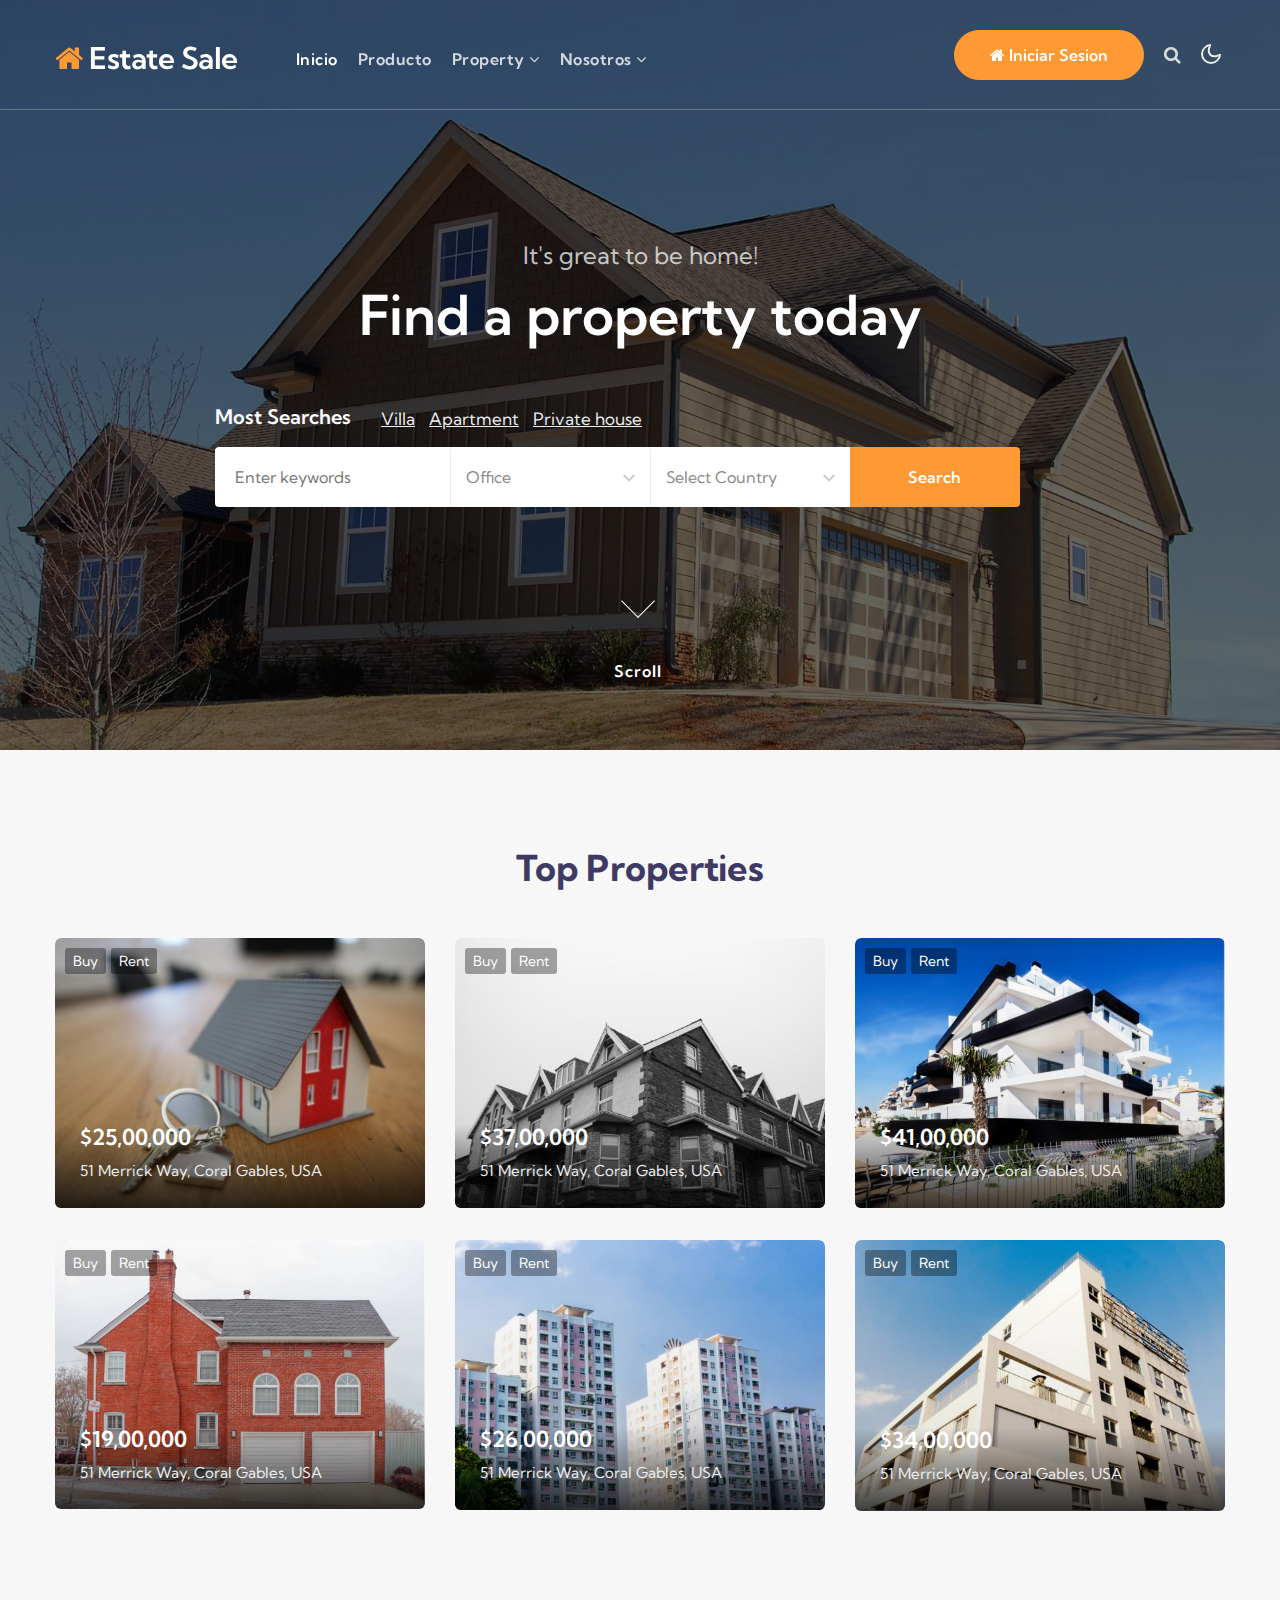
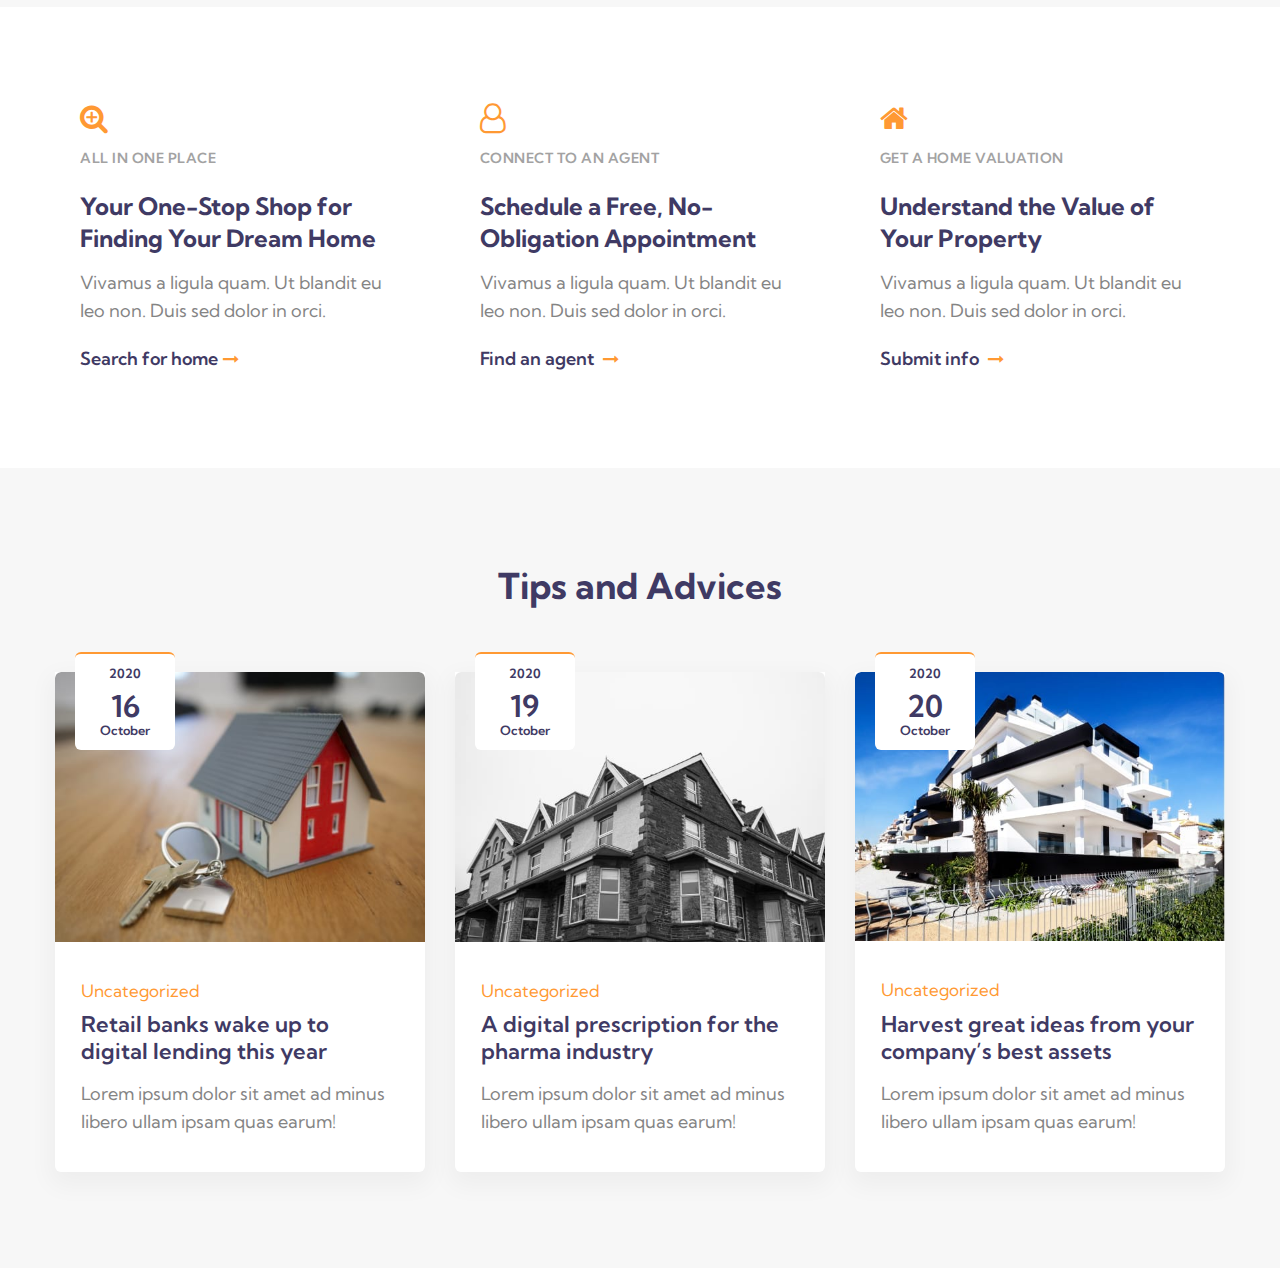
==== estatesale-starter_Free28-10-2020_1078274379/starter/index.html @ eea65ff7 "Base de la pagina" ====
<!--
Author: W3layouts
Author URL: http://w3layouts.com
-->
<!doctype html>
<html lang="en">
  <head>
    <!-- Required meta tags -->
    <meta charset="utf-8">
    <meta name="viewport" content="width=device-width, initial-scale=1, shrink-to-fit=no">

    <title>Estate sale - Real Estate Category Bootstrap Responsive Website Template - Home : W3layouts</title>

    <!-- google fonts -->
    <link href="//fonts.googleapis.com/css2?family=Kumbh+Sans:wght@300;400;700&display=swap" rel="stylesheet">

    <!-- Template CSS -->
    <link rel="stylesheet" href="assets/css/style-starter.css">
  </head>
  <body>

<!--header-->
<header id="site-header" class="fixed-top">
  <div class="container">
      <nav class="navbar navbar-expand-lg stroke px-0">
          <h1> <a class="navbar-brand" href="index.html">
                  <span class="fa fa-home"></span> Estate sale
              </a></h1>
          <!-- if logo is image enable this   
  <a class="navbar-brand" href="#index.html">
      <img src="image-path" alt="Your logo" title="Your logo" style="height:35px;" />
  </a> -->
          <button class="navbar-toggler  collapsed bg-gradient" type="button" data-toggle="collapse"
              data-target="#navbarTogglerDemo02" aria-controls="navbarTogglerDemo02" aria-expanded="false"
              aria-label="Toggle navigation">
              <span class="navbar-toggler-icon fa icon-expand fa-bars"></span>
              <span class="navbar-toggler-icon fa icon-close fa-times"></span>
          </button>

          <div class="collapse navbar-collapse" id="navbarTogglerDemo02">
              <ul class="navbar-nav ml-lg-5 mr-auto">
                  <li class="nav-item active">
                      <a class="nav-link" href="index.html">Inicio <span class="sr-only">(current)</span></a>
                  </li>
                  <li class="nav-item @@listing__active">
                      <a class="nav-link" href="listing.html">Producto</a>
                  </li>
                  <li class="nav-item dropdown @@property__active">
                      <a class="nav-link dropdown-toggle" href="#" id="navbarDropdown" role="button"
                          data-toggle="dropdown" aria-haspopup="true" aria-expanded="false">
                          Property <span class="fa fa-angle-down"></span>
                      </a>
                      <div class="dropdown-menu" aria-labelledby="navbarDropdown">
                          <a class="dropdown-item @@ps__active" href="property-single.html">Single property</a>
                      </div>
                  </li>
                  <li class="nav-item dropdown @@pages__active">
                      <a class="nav-link dropdown-toggle" href="#" id="navbarDropdown" role="button"
                          data-toggle="dropdown" aria-haspopup="true" aria-expanded="false">
                          Nosotros <span class="fa fa-angle-down"></span>
                      </a>
                      <div class="dropdown-menu" aria-labelledby="navbarDropdown">
                          <a class="dropdown-item @@about__active" href="about.html">About us</a>
                          <a class="dropdown-item @@contact__active" href="contact.html">Contact us</a>
                      </div>
                  </li>
              </ul>
              <div class="top-quote mt-lg-0">
                  <a href="#buytheme" class="btn btn-style btn-primary"><span class="fa fa-home"></span> Iniciar 
                      Sesion</a>
              </div>
              <!--/search-right-->
              <div class="search mx-3">
                  <input class="search_box" type="checkbox" id="search_box">
                  <label class="fa fa-search" for="search_box"></label>
                  <div class="search_form">
                      <form action="error.html" method="GET">
                          <input type="text" placeholder="Search"><input type="submit" value="search">
                      </form>
                  </div>
              </div>
              <!--//search-right-->
          </div>

          <!-- toggle switch for light and dark theme -->
          <div class="mobile-position">
              <nav class="navigation">
                  <div class="theme-switch-wrapper">
                      <label class="theme-switch" for="checkbox">
                          <input type="checkbox" id="checkbox">
                          <div class="mode-container">
                              <i class="gg-sun"></i>
                              <i class="gg-moon"></i>
                          </div>
                      </label>
                  </div>
              </nav>
          </div>
          <!-- //toggle switch for light and dark theme -->
      </nav>
  </div>
</header>
<!--/header-->
<section class="w3l-cover-3">
		<div class="cover top-bottom">
			<div class="container">
				<div class="middle-section text-center">
					<div class="section-width">
						<p>It's great to be home!</p>
						<h2>Find a property today</h2>
						<div class="most-searches">
							<h4>Most Searches</h4>
							<ul>
								<li><a href="#link">Villa</a></li>
								<li><a href="#link">Apartment</a></li>
								<li><a href="#link">Private house</a></li>
							</ul>
						</div>
						<form action="#" class="w3l-cover-3-gd" method="GET">
							<input type="search" name="text" placeholder="Enter keywords" required>
							<span class="input-group-btn">
								<select class="btn btn-default" name="ext" required>
									<option selected="">Office</option>
									<option>Villa</option>
									<option>Apartment</option>
									<option>Private house</option>
									<option>Building</option>
									<option>Shop</option>
									<option>Social housing</option>
									<option>Town house</option>
								</select>
							</span>
							<span class="input-group-btn">
								<select class="btn btn-default" name="ext" required>
									<option selected="">Select Country</option>
									<option>Australia</option>
									<option>London</option>
									<option>India</option>
									<option>Bangladesh</option>
									<option>Saudi Arabia</option>
									<option>America</option>
									<option>Srilanka</option>
								</select>
							</span>
							<button type="submit" class="btn-primary">Search</button>
						</form>
					</div>
					<section id="bottom" class="demo">
						<a href="#bottom"><span></span>Scroll</a>
					</section>
				</div>
			</div>
		</div>
	</section>
<section class="locations-1" id="locations">
    <div class="locations py-5">
        <div class="container py-lg-5 py-md-4 py-2">
            <div class="heading text-center mx-auto">
                <h3 class="title-big">Top Properties</h3>
            </div>
            <div class="row pt-md-5 pt-4">
                <div class="col-lg-4 col-md-6">
                    <a href="property-single.html">
                        <div class="box16">
                            <div class="rentext-listing-category"><span>Buy</span><span>Rent</span></div>
                            <img class="img-fluid" src="assets/images/p1.jpg" alt="">
                            <div class="box-content">
                                <h3 class="title">$25,00,000</h3>
                                <span class="post">51 Merrick Way, Coral Gables, USA</span>
                            </div>
                        </div>
                    </a>
                </div>
                <div class="col-lg-4 col-md-6 mt-md-0 mt-4">
                    <a href="property-single.html">
                        <div class="box16">
                            <div class="rentext-listing-category"><span>Buy</span><span>Rent</span></div>
                            <img class="img-fluid" src="assets/images/p2.jpg" alt="">
                            <div class="box-content">
                                <h3 class="title">$37,00,000</h3>
                                <span class="post">51 Merrick Way, Coral Gables, USA</span>

                            </div>
                        </div>
                    </a>
                </div>
                <div class="col-lg-4 col-md-6 mt-lg-0 pt-lg-0 mt-4 pt-md-2">
                    <a href="property-single.html">
                        <div class="box16">
                            <div class="rentext-listing-category"><span>Buy</span><span>Rent</span></div>
                            <img class="img-fluid" src="assets/images/p3.jpg" alt="">
                            <div class="box-content">
                                <h3 class="title">$41,00,000</h3>
                                <span class="post">51 Merrick Way, Coral Gables, USA</span>

                            </div>
                        </div>
                    </a>
                </div>
                <div class="col-lg-4 col-md-6 mt-4 pt-md-2">
                    <a href="property-single.html">
                        <div class="box16">
                            <div class="rentext-listing-category"><span>Buy</span><span>Rent</span></div>
                            <img class="img-fluid" src="assets/images/p4.jpg" alt="">
                            <div class="box-content">
                                <h3 class="title">$19,00,000</h3>
                                <span class="post">51 Merrick Way, Coral Gables, USA</span>

                            </div>
                        </div>
                    </a>
                </div>
                <div class="col-lg-4 col-md-6 mt-4 pt-md-2">
                    <a href="property-single.html">
                        <div class="box16">
                            <div class="rentext-listing-category"><span>Buy</span><span>Rent</span></div>
                            <img class="img-fluid" src="assets/images/p5.jpg" alt="">
                            <div class="box-content">
                                <h3 class="title">$26,00,000</h3>
                                <span class="post">51 Merrick Way, Coral Gables, USA</span>

                            </div>
                        </div>
                    </a>
                </div>
                <div class="col-lg-4 col-md-6 mt-4 pt-md-2">
                    <a href="property-single.html">
                        <div class="box16">
                            <div class="rentext-listing-category"><span>Buy</span><span>Rent</span></div>
                            <img class="img-fluid" src="assets/images/p6.jpg" alt="">
                            <div class="box-content">
                                <h3 class="title">$34,00,000</h3>
                                <span class="post">51 Merrick Way, Coral Gables, USA</span>
                            </div>
                        </div>
                    </a>
                </div>
            </div>
        </div>
    </div>
</section>


<!-- /bottom-grids-->
<section class="w3l-bottom-grids py-5" id="steps">
    <div class="container py-lg-5 py-md-4 py-2">
        <div class="grids-area-hny main-cont-wthree-fea row">
            <div class="col-lg-4 col-md-6 grids-feature">
                <div class="area-box no-box-shadow text-left">
                    <span class="fa fa-search-plus"></span>
                    <h5>All in one place</h5>
                    <h4><a href="#feature" class="title-head">Your One-Stop Shop for Finding Your Dream Home</a></h4>
                    <p>Vivamus a ligula quam. Ut blandit eu leo non. Duis sed dolor in orci.</p>
                    <a href="#more" class="more">Search for home<span class="fa fa-long-arrow-right"></span> </a>
                </div>
            </div>
            <div class="col-lg-4 col-md-6 grids-feature mt-md-0 mt-4">
                <div class="area-box no-box-shadow text-left">
                    <span class="fa fa-user-o"></span>
                    <h5>Connect to an agent</h5>
                    <h4><a href="#feature" class="title-head">Schedule a Free, No-Obligation Appointment</a></h4>
                    <p>Vivamus a ligula quam. Ut blandit eu leo non. Duis sed dolor in orci.</p>
                     <a href="#more" class="more">Find an agent <span class="fa fa-long-arrow-right"></span> </a>
                </div>
            </div>
            <div class="col-lg-4 col-md-6 grids-feature mt-lg-0 mt-4">
                <div class="area-box no-box-shadow text-left">
                    <span class="fa fa-home"></span>
                    <h5>Get a home valuation</h5>
                    <h4><a href="#feature" class="title-head">Understand the Value of Your Property </a></h4>
                    <p>Vivamus a ligula quam. Ut blandit eu leo non. Duis sed dolor in orci.</p>
                    <a href="#more" class="more">Submit info <span class="fa fa-long-arrow-right"></span> </a>
                </div>
            </div>
        </div>
    </div>
</section>
<!-- //bottom-grids-->
<!--  News section -->
<div class="w3l-news" id="news">
    <section id="grids5-block" class="py-5">
        <div class="container py-lg-5 py-md-4 py-2">
            <h3 class="title-big text-center">Tips and Advices</h3>
            <div class="row mt-lg-5 mt-4 pt-3">
                <div class="col-lg-4 col-md-6 mt-md-0 mt-sm-4">
                    <div class="grids5-info">
                        <span class="posted-date">
                            <a href="#blog-single">
                                <span class="small">2020</span>
                                <span class="big">16</span>
                                <span class="small">October</span>
                            </a>
                        </span>
                        <a href="#blog-single" class="d-block zoom"><img src="assets/images/p1.jpg" alt=""
                                class="img-fluid news-image" /></a>
                        <div class="blog-info">
                            <a href="#category" class="category">Uncategorized</a>
                            <h4><a href="#blog-single">Retail banks wake up to digital lending this year</a></h4>
                            <p>Lorem ipsum dolor sit amet ad minus libero ullam ipsam quas earum!</p>
                        </div>
                    </div>
                </div>
                <div class="col-lg-4 col-md-6 mt-md-0 mt-5">
                    <div class="grids5-info">
                        <span class="posted-date">
                            <a href="#blog-single">
                                <span class="small">2020</span>
                                <span class="big">19</span>
                                <span class="small">October</span>
                            </a>
                        </span>
                        <a href="#blog-single" class="d-block zoom"><img src="assets/images/p2.jpg" alt=""
                                class="img-fluid news-image" /></a>
                        <div class="blog-info">
                            <a href="#category" class="category">Uncategorized</a>
                            <h4><a href="#blog-single">A digital prescription for the pharma industry</a></h4>
                            <p>Lorem ipsum dolor sit amet ad minus libero ullam ipsam quas earum!</p>
                        </div>
                    </div>
                </div>
                <div class="col-lg-4 col-md-6 mt-lg-0 mt-5">
                    <div class="grids5-info">
                        <span class="posted-date">
                            <a href="#blog-single">
                                <span class="small">2020</span>
                                <span class="big">20</span>
                                <span class="small">October</span>
                            </a>
                        </span>
                        <a href="#blog-single" class="d-block zoom"><img src="assets/images/p3.jpg" alt=""
                                class="img-fluid news-image" /></a>
                        <div class="blog-info">
                            <a href="#category" class="category">Uncategorized</a>
                            <h4><a href="#blog-single">Harvest great ideas from your company’s best assets</a></h4>
                            <p>Lorem ipsum dolor sit amet ad minus libero ullam ipsam quas earum!</p>
                        </div>
                    </div>
                </div>
            </div>
        </div>
    </section>
</div>
<!--  //News section -->

 <!-- footers 20 -->
 

<!-- jQuery and Bootstrap JS -->
<script src="assets/js/jquery-3.3.1.min.js"></script>

<script src="assets/js/theme-change.js"></script><!-- theme switch js (light and dark)-->

<!-- stats number counter-->
<script src="assets/js/jquery.waypoints.min.js"></script>
<script src="assets/js/jquery.countup.js"></script>
<script>
  $('.counter').countUp();
</script>
<!-- //stats number counter -->

<!-- owlcarousel -->
<script src="assets/js/owl.carousel.js"></script>
<!-- script for blog post slider -->
<script>
  $(document).ready(function () {
    $('.owl-blog').owlCarousel({
      loop: true,
      margin: 30,
      nav: false,
      responsiveClass: true,
      autoplay: false,
      autoplayTimeout: 5000,
      autoplaySpeed: 1000,
      autoplayHoverPause: false,
      responsive: {
        0: {
          items: 1,
          nav: true
        },
        480: {
          items: 1,
          nav: true
        },
        700: {
          items: 1,
          nav: true
        },
        1090: {
          items: 1,
          nav: true
        }
      }
    })
  })
</script>
<!-- //script for blog post slider -->

<!-- script for tesimonials carousel slider -->
<script>
  $(document).ready(function () {
    $("#owl-demo1").owlCarousel({
      loop: true,
      nav: false,
      margin: 50,
      responsiveClass: true,
      responsive: {
        0: {
          items: 1,
          nav: false
        },
        736: {
          items: 1,
          nav: false
        }
      }
    })
  })
</script>
<!-- //script for tesimonials carousel slider -->

<script src="assets/js/jquery.magnific-popup.min.js"></script>
<script>
  $(document).ready(function () {
    $('.popup-with-zoom-anim').magnificPopup({
      type: 'inline',

      fixedContentPos: false,
      fixedBgPos: true,

      overflowY: 'auto',

      closeBtnInside: true,
      preloader: false,

      midClick: true,
      removalDelay: 300,
      mainClass: 'my-mfp-zoom-in'
    });

    $('.popup-with-move-anim').magnificPopup({
      type: 'inline',

      fixedContentPos: false,
      fixedBgPos: true,

      overflowY: 'auto',

      closeBtnInside: true,
      preloader: false,

      midClick: true,
      removalDelay: 300,
      mainClass: 'my-mfp-slide-bottom'
    });
  });
</script>

<!-- disable body scroll which navbar is in active -->
<script>
  $(function () {
    $('.navbar-toggler').click(function () {
      $('body').toggleClass('noscroll');
    })
  });
</script>
<!-- disable body scroll which navbar is in active -->

<!-- MENU-JS -->
<script>
  $(window).on("scroll", function () {
    var scroll = $(window).scrollTop();

    if (scroll >= 80) {
      $("#site-header").addClass("nav-fixed");
    } else {
      $("#site-header").removeClass("nav-fixed");
    }
  });

  //Main navigation Active Class Add Remove
  $(".navbar-toggler").on("click", function () {
    $("header").toggleClass("active");
  });
  $(document).on("ready", function () {
    if ($(window).width() > 991) {
      $("header").removeClass("active");
    }
    $(window).on("resize", function () {
      if ($(window).width() > 991) {
        $("header").removeClass("active");
      }
    });
  });
</script>
<!-- //MENU-JS -->

<!-- bootstrap -->
<script src="assets/js/bootstrap.min.js"></script>

</body>

</html>
---- estatesale-starter_Free28-10-2020_1078274379/starter/assets/css/style-starter.css ----
@charset "UTF-8";
/*--
Author: W3layouts
Author URL: http://w3layouts.com
--*/
/*!
 * Bootstrap v4.4.1 (https://getbootstrap.com/)
 * Copyright 2011-2019 The Bootstrap Authors
 * Copyright 2011-2019 Twitter, Inc.
 * Licensed under MIT (https://github.com/twbs/bootstrap/blob/master/LICENSE)
 */
:root {
  --blue: #007bff;
  --indigo: #6610f2;
  --purple: #6f42c1;
  --pink: #e83e8c;
  --red: #dc3545;
  --orange: #fd7e14;
  --yellow: #ffc107;
  --green: #28a745;
  --teal: #20c997;
  --cyan: #17a2b8;
  --white: #fff;
  --gray: #6c757d;
  --gray-dark: #343a40;
  --primary: #f93;
  --secondary: #68d585;
  --success: #28a745;
  --info: #17a2b8;
  --warning: #ffc107;
  --danger: #dc3545;
  --light: #f8f9fa;
  --dark: #343a40;
  --breakpoint-xs: 0;
  --breakpoint-sm: 576px;
  --breakpoint-md: 768px;
  --breakpoint-lg: 992px;
  --breakpoint-xl: 1200px;
  --font-family-sans-serif: -apple-system, BlinkMacSystemFont, "Segoe UI", Roboto, "Helvetica Neue", Arial, "Noto Sans", sans-serif, "Apple Color Emoji", "Segoe UI Emoji", "Segoe UI Symbol", "Noto Color Emoji";
  --font-family-monospace: SFMono-Regular, Menlo, Monaco, Consolas, "Liberation Mono", "Courier New", monospace; }

*,
*::before,
*::after {
  box-sizing: border-box; }

html {
  font-family: sans-serif;
  line-height: 1.15;
  -webkit-text-size-adjust: 100%;
  -webkit-tap-highlight-color: rgba(0, 0, 0, 0); }

article, aside, figcaption, figure, footer, header, hgroup, main, nav, section {
  display: block; }

body {
  margin: 0;
  font-family: -apple-system, BlinkMacSystemFont, "Segoe UI", Roboto, "Helvetica Neue", Arial, "Noto Sans", sans-serif, "Apple Color Emoji", "Segoe UI Emoji", "Segoe UI Symbol", "Noto Color Emoji";
  font-size: 1rem;
  font-weight: 400;
  line-height: 1.5;
  color: #212529;
  text-align: left;
  background-color: #fff; }

[tabindex="-1"]:focus:not(:focus-visible) {
  outline: 0 !important; }

hr {
  box-sizing: content-box;
  height: 0;
  overflow: visible; }

h1, h2, h3, h4, h5, h6 {
  margin-top: 0;
  margin-bottom: 0.5rem; }

p {
  margin-top: 0;
  margin-bottom: 1rem; }

abbr[title],
abbr[data-original-title] {
  text-decoration: underline;
  -webkit-text-decoration: underline dotted;
          text-decoration: underline dotted;
  cursor: help;
  border-bottom: 0;
  -webkit-text-decoration-skip-ink: none;
          text-decoration-skip-ink: none; }

address {
  margin-bottom: 1rem;
  font-style: normal;
  line-height: inherit; }

ol,
ul,
dl {
  margin-top: 0;
  margin-bottom: 1rem; }

ol ol,
ul ul,
ol ul,
ul ol {
  margin-bottom: 0; }

dt {
  font-weight: 700; }

dd {
  margin-bottom: .5rem;
  margin-left: 0; }

blockquote {
  margin: 0 0 1rem; }

b,
strong {
  font-weight: bolder; }

small {
  font-size: 80%; }

sub,
sup {
  position: relative;
  font-size: 75%;
  line-height: 0;
  vertical-align: baseline; }

sub {
  bottom: -.25em; }

sup {
  top: -.5em; }

a {
  color: #f93;
  text-decoration: none;
  background-color: transparent; }
  a:hover {
    color: #e67300;
    text-decoration: underline; }

a:not([href]) {
  color: inherit;
  text-decoration: none; }
  a:not([href]):hover {
    color: inherit;
    text-decoration: none; }

pre,
code,
kbd,
samp {
  font-family: SFMono-Regular, Menlo, Monaco, Consolas, "Liberation Mono", "Courier New", monospace;
  font-size: 1em; }

pre {
  margin-top: 0;
  margin-bottom: 1rem;
  overflow: auto; }

figure {
  margin: 0 0 1rem; }

img {
  vertical-align: middle;
  border-style: none; }

svg {
  overflow: hidden;
  vertical-align: middle; }

table {
  border-collapse: collapse; }

caption {
  padding-top: 0.75rem;
  padding-bottom: 0.75rem;
  color: #6c757d;
  text-align: left;
  caption-side: bottom; }

th {
  text-align: inherit; }

label {
  display: inline-block;
  margin-bottom: 0.5rem; }

button {
  border-radius: 0; }

button:focus {
  outline: 1px dotted;
  outline: 5px auto -webkit-focus-ring-color; }

input,
button,
select,
optgroup,
textarea {
  margin: 0;
  font-family: inherit;
  font-size: inherit;
  line-height: inherit; }

button,
input {
  overflow: visible; }

button,
select {
  text-transform: none; }

select {
  word-wrap: normal; }

button,
[type="button"],
[type="reset"],
[type="submit"] {
  -webkit-appearance: button; }

button:not(:disabled),
[type="button"]:not(:disabled),
[type="reset"]:not(:disabled),
[type="submit"]:not(:disabled) {
  cursor: pointer; }

button::-moz-focus-inner,
[type="button"]::-moz-focus-inner,
[type="reset"]::-moz-focus-inner,
[type="submit"]::-moz-focus-inner {
  padding: 0;
  border-style: none; }

input[type="radio"],
input[type="checkbox"] {
  box-sizing: border-box;
  padding: 0; }

input[type="date"],
input[type="time"],
input[type="datetime-local"],
input[type="month"] {
  -webkit-appearance: listbox; }

textarea {
  overflow: auto;
  resize: vertical; }

fieldset {
  min-width: 0;
  padding: 0;
  margin: 0;
  border: 0; }

legend {
  display: block;
  width: 100%;
  max-width: 100%;
  padding: 0;
  margin-bottom: .5rem;
  font-size: 1.5rem;
  line-height: inherit;
  color: inherit;
  white-space: normal; }
  @media (max-width: 1200px) {
    legend {
      font-size: calc(1.275rem + 0.3vw) ; } }

progress {
  vertical-align: baseline; }

[type="number"]::-webkit-inner-spin-button,
[type="number"]::-webkit-outer-spin-button {
  height: auto; }

[type="search"] {
  outline-offset: -2px;
  -webkit-appearance: none; }

[type="search"]::-webkit-search-decoration {
  -webkit-appearance: none; }

::-webkit-file-upload-button {
  font: inherit;
  -webkit-appearance: button; }

output {
  display: inline-block; }

summary {
  display: list-item;
  cursor: pointer; }

template {
  display: none; }

[hidden] {
  display: none !important; }

h1, h2, h3, h4, h5, h6,
.h1, .h2, .h3, .h4, .h5, .h6 {
  margin-bottom: 0.5rem;
  font-weight: 500;
  line-height: 1.2; }

h1, .h1 {
  font-size: 2.5rem; }
  @media (max-width: 1200px) {
    h1, .h1 {
      font-size: calc(1.375rem + 1.5vw) ; } }

h2, .h2 {
  font-size: 2rem; }
  @media (max-width: 1200px) {
    h2, .h2 {
      font-size: calc(1.325rem + 0.9vw) ; } }

h3, .h3 {
  font-size: 1.75rem; }
  @media (max-width: 1200px) {
    h3, .h3 {
      font-size: calc(1.3rem + 0.6vw) ; } }

h4, .h4 {
  font-size: 1.5rem; }
  @media (max-width: 1200px) {
    h4, .h4 {
      font-size: calc(1.275rem + 0.3vw) ; } }

h5, .h5 {
  font-size: 1.25rem; }

h6, .h6 {
  font-size: 1rem; }

.lead {
  font-size: 1.25rem;
  font-weight: 300; }

.display-1 {
  font-size: 6rem;
  font-weight: 300;
  line-height: 1.2; }
  @media (max-width: 1200px) {
    .display-1 {
      font-size: calc(1.725rem + 5.7vw) ; } }

.display-2 {
  font-size: 5.5rem;
  font-weight: 300;
  line-height: 1.2; }
  @media (max-width: 1200px) {
    .display-2 {
      font-size: calc(1.675rem + 5.1vw) ; } }

.display-3 {
  font-size: 4.5rem;
  font-weight: 300;
  line-height: 1.2; }
  @media (max-width: 1200px) {
    .display-3 {
      font-size: calc(1.575rem + 3.9vw) ; } }

.display-4 {
  font-size: 3.5rem;
  font-weight: 300;
  line-height: 1.2; }
  @media (max-width: 1200px) {
    .display-4 {
      font-size: calc(1.475rem + 2.7vw) ; } }

hr {
  margin-top: 1rem;
  margin-bottom: 1rem;
  border: 0;
  border-top: 1px solid rgba(0, 0, 0, 0.1); }

small,
.small {
  font-size: 80%;
  font-weight: 400; }

mark,
.mark {
  padding: 0.2em;
  background-color: #fcf8e3; }

.list-unstyled {
  padding-left: 0;
  list-style: none; }

.list-inline {
  padding-left: 0;
  list-style: none; }

.list-inline-item {
  display: inline-block; }
  .list-inline-item:not(:last-child) {
    margin-right: 0.5rem; }

.initialism {
  font-size: 90%;
  text-transform: uppercase; }

.blockquote {
  margin-bottom: 1rem;
  font-size: 1.25rem; }

.blockquote-footer {
  display: block;
  font-size: 80%;
  color: #6c757d; }
  .blockquote-footer::before {
    content: "\2014\00A0"; }

.img-fluid {
  max-width: 100%;
  height: auto; }

.img-thumbnail {
  padding: 0.25rem;
  background-color: #fff;
  border: 1px solid #dee2e6;
  border-radius: 0.25rem;
  max-width: 100%;
  height: auto; }

.figure {
  display: inline-block; }

.figure-img {
  margin-bottom: 0.5rem;
  line-height: 1; }

.figure-caption {
  font-size: 90%;
  color: #6c757d; }

code {
  font-size: 87.5%;
  color: #e83e8c;
  word-wrap: break-word; }
  a > code {
    color: inherit; }

kbd {
  padding: 0.2rem 0.4rem;
  font-size: 87.5%;
  color: #fff;
  background-color: #212529;
  border-radius: 0.2rem; }
  kbd kbd {
    padding: 0;
    font-size: 100%;
    font-weight: 700; }

pre {
  display: block;
  font-size: 87.5%;
  color: #212529; }
  pre code {
    font-size: inherit;
    color: inherit;
    word-break: normal; }

.pre-scrollable {
  max-height: 340px;
  overflow-y: scroll; }

.container {
  width: 100%;
  padding-right: 15px;
  padding-left: 15px;
  margin-right: auto;
  margin-left: auto; }
  @media (min-width: 576px) {
    .container {
      max-width: 540px; } }
  @media (min-width: 768px) {
    .container {
      max-width: 720px; } }
  @media (min-width: 992px) {
    .container {
      max-width: 960px; } }
  @media (min-width: 1200px) {
    .container {
      max-width: 1140px; } }

.container-fluid, .container-sm, .container-md, .container-lg, .container-xl {
  width: 100%;
  padding-right: 15px;
  padding-left: 15px;
  margin-right: auto;
  margin-left: auto; }

@media (min-width: 576px) {
  .container, .container-sm {
    max-width: 540px; } }

@media (min-width: 768px) {
  .container, .container-sm, .container-md {
    max-width: 720px; } }

@media (min-width: 992px) {
  .container, .container-sm, .container-md, .container-lg {
    max-width: 960px; } }

@media (min-width: 1200px) {
  .container, .container-sm, .container-md, .container-lg, .container-xl {
    max-width: 1140px; } }

.row {
  display: flex;
  flex-wrap: wrap;
  margin-right: -15px;
  margin-left: -15px; }

.no-gutters {
  margin-right: 0;
  margin-left: 0; }
  .no-gutters > .col,
  .no-gutters > [class*="col-"] {
    padding-right: 0;
    padding-left: 0; }

.col-1, .col-2, .col-3, .col-4, .col-5, .col-6, .col-7, .col-8, .col-9, .col-10, .col-11, .col-12, .col,
.col-auto, .col-sm-1, .col-sm-2, .col-sm-3, .col-sm-4, .col-sm-5, .col-sm-6, .col-sm-7, .col-sm-8, .col-sm-9, .col-sm-10, .col-sm-11, .col-sm-12, .col-sm,
.col-sm-auto, .col-md-1, .col-md-2, .col-md-3, .col-md-4, .col-md-5, .col-md-6, .col-md-7, .col-md-8, .col-md-9, .col-md-10, .col-md-11, .col-md-12, .col-md,
.col-md-auto, .col-lg-1, .col-lg-2, .col-lg-3, .col-lg-4, .col-lg-5, .col-lg-6, .col-lg-7, .col-lg-8, .col-lg-9, .col-lg-10, .col-lg-11, .col-lg-12, .col-lg,
.col-lg-auto, .col-xl-1, .col-xl-2, .col-xl-3, .col-xl-4, .col-xl-5, .col-xl-6, .col-xl-7, .col-xl-8, .col-xl-9, .col-xl-10, .col-xl-11, .col-xl-12, .col-xl,
.col-xl-auto {
  position: relative;
  width: 100%;
  padding-right: 15px;
  padding-left: 15px; }

.col {
  flex-basis: 0;
  flex-grow: 1;
  max-width: 100%; }

.row-cols-1 > * {
  flex: 0 0 100%;
  max-width: 100%; }

.row-cols-2 > * {
  flex: 0 0 50%;
  max-width: 50%; }

.row-cols-3 > * {
  flex: 0 0 33.33333%;
  max-width: 33.33333%; }

.row-cols-4 > * {
  flex: 0 0 25%;
  max-width: 25%; }

.row-cols-5 > * {
  flex: 0 0 20%;
  max-width: 20%; }

.row-cols-6 > * {
  flex: 0 0 16.66667%;
  max-width: 16.66667%; }

.col-auto {
  flex: 0 0 auto;
  width: auto;
  max-width: 100%; }

.col-1 {
  flex: 0 0 8.33333%;
  max-width: 8.33333%; }

.col-2 {
  flex: 0 0 16.66667%;
  max-width: 16.66667%; }

.col-3 {
  flex: 0 0 25%;
  max-width: 25%; }

.col-4 {
  flex: 0 0 33.33333%;
  max-width: 33.33333%; }

.col-5 {
  flex: 0 0 41.66667%;
  max-width: 41.66667%; }

.col-6 {
  flex: 0 0 50%;
  max-width: 50%; }

.col-7 {
  flex: 0 0 58.33333%;
  max-width: 58.33333%; }

.col-8 {
  flex: 0 0 66.66667%;
  max-width: 66.66667%; }

.col-9 {
  flex: 0 0 75%;
  max-width: 75%; }

.col-10 {
  flex: 0 0 83.33333%;
  max-width: 83.33333%; }

.col-11 {
  flex: 0 0 91.66667%;
  max-width: 91.66667%; }

.col-12 {
  flex: 0 0 100%;
  max-width: 100%; }

.order-first {
  order: -1; }

.order-last {
  order: 13; }

.order-0 {
  order: 0; }

.order-1 {
  order: 1; }

.order-2 {
  order: 2; }

.order-3 {
  order: 3; }

.order-4 {
  order: 4; }

.order-5 {
  order: 5; }

.order-6 {
  order: 6; }

.order-7 {
  order: 7; }

.order-8 {
  order: 8; }

.order-9 {
  order: 9; }

.order-10 {
  order: 10; }

.order-11 {
  order: 11; }

.order-12 {
  order: 12; }

.offset-1 {
  margin-left: 8.33333%; }

.offset-2 {
  margin-left: 16.66667%; }

.offset-3 {
  margin-left: 25%; }

.offset-4 {
  margin-left: 33.33333%; }

.offset-5 {
  margin-left: 41.66667%; }

.offset-6 {
  margin-left: 50%; }

.offset-7 {
  margin-left: 58.33333%; }

.offset-8 {
  margin-left: 66.66667%; }

.offset-9 {
  margin-left: 75%; }

.offset-10 {
  margin-left: 83.33333%; }

.offset-11 {
  margin-left: 91.66667%; }

@media (min-width: 576px) {
  .col-sm {
    flex-basis: 0;
    flex-grow: 1;
    max-width: 100%; }
  .row-cols-sm-1 > * {
    flex: 0 0 100%;
    max-width: 100%; }
  .row-cols-sm-2 > * {
    flex: 0 0 50%;
    max-width: 50%; }
  .row-cols-sm-3 > * {
    flex: 0 0 33.33333%;
    max-width: 33.33333%; }
  .row-cols-sm-4 > * {
    flex: 0 0 25%;
    max-width: 25%; }
  .row-cols-sm-5 > * {
    flex: 0 0 20%;
    max-width: 20%; }
  .row-cols-sm-6 > * {
    flex: 0 0 16.66667%;
    max-width: 16.66667%; }
  .col-sm-auto {
    flex: 0 0 auto;
    width: auto;
    max-width: 100%; }
  .col-sm-1 {
    flex: 0 0 8.33333%;
    max-width: 8.33333%; }
  .col-sm-2 {
    flex: 0 0 16.66667%;
    max-width: 16.66667%; }
  .col-sm-3 {
    flex: 0 0 25%;
    max-width: 25%; }
  .col-sm-4 {
    flex: 0 0 33.33333%;
    max-width: 33.33333%; }
  .col-sm-5 {
    flex: 0 0 41.66667%;
    max-width: 41.66667%; }
  .col-sm-6 {
    flex: 0 0 50%;
    max-width: 50%; }
  .col-sm-7 {
    flex: 0 0 58.33333%;
    max-width: 58.33333%; }
  .col-sm-8 {
    flex: 0 0 66.66667%;
    max-width: 66.66667%; }
  .col-sm-9 {
    flex: 0 0 75%;
    max-width: 75%; }
  .col-sm-10 {
    flex: 0 0 83.33333%;
    max-width: 83.33333%; }
  .col-sm-11 {
    flex: 0 0 91.66667%;
    max-width: 91.66667%; }
  .col-sm-12 {
    flex: 0 0 100%;
    max-width: 100%; }
  .order-sm-first {
    order: -1; }
  .order-sm-last {
    order: 13; }
  .order-sm-0 {
    order: 0; }
  .order-sm-1 {
    order: 1; }
  .order-sm-2 {
    order: 2; }
  .order-sm-3 {
    order: 3; }
  .order-sm-4 {
    order: 4; }
  .order-sm-5 {
    order: 5; }
  .order-sm-6 {
    order: 6; }
  .order-sm-7 {
    order: 7; }
  .order-sm-8 {
    order: 8; }
  .order-sm-9 {
    order: 9; }
  .order-sm-10 {
    order: 10; }
  .order-sm-11 {
    order: 11; }
  .order-sm-12 {
    order: 12; }
  .offset-sm-0 {
    margin-left: 0; }
  .offset-sm-1 {
    margin-left: 8.33333%; }
  .offset-sm-2 {
    margin-left: 16.66667%; }
  .offset-sm-3 {
    margin-left: 25%; }
  .offset-sm-4 {
    margin-left: 33.33333%; }
  .offset-sm-5 {
    margin-left: 41.66667%; }
  .offset-sm-6 {
    margin-left: 50%; }
  .offset-sm-7 {
    margin-left: 58.33333%; }
  .offset-sm-8 {
    margin-left: 66.66667%; }
  .offset-sm-9 {
    margin-left: 75%; }
  .offset-sm-10 {
    margin-left: 83.33333%; }
  .offset-sm-11 {
    margin-left: 91.66667%; } }

@media (min-width: 768px) {
  .col-md {
    flex-basis: 0;
    flex-grow: 1;
    max-width: 100%; }
  .row-cols-md-1 > * {
    flex: 0 0 100%;
    max-width: 100%; }
  .row-cols-md-2 > * {
    flex: 0 0 50%;
    max-width: 50%; }
  .row-cols-md-3 > * {
    flex: 0 0 33.33333%;
    max-width: 33.33333%; }
  .row-cols-md-4 > * {
    flex: 0 0 25%;
    max-width: 25%; }
  .row-cols-md-5 > * {
    flex: 0 0 20%;
    max-width: 20%; }
  .row-cols-md-6 > * {
    flex: 0 0 16.66667%;
    max-width: 16.66667%; }
  .col-md-auto {
    flex: 0 0 auto;
    width: auto;
    max-width: 100%; }
  .col-md-1 {
    flex: 0 0 8.33333%;
    max-width: 8.33333%; }
  .col-md-2 {
    flex: 0 0 16.66667%;
    max-width: 16.66667%; }
  .col-md-3 {
    flex: 0 0 25%;
    max-width: 25%; }
  .col-md-4 {
    flex: 0 0 33.33333%;
    max-width: 33.33333%; }
  .col-md-5 {
    flex: 0 0 41.66667%;
    max-width: 41.66667%; }
  .col-md-6 {
    flex: 0 0 50%;
    max-width: 50%; }
  .col-md-7 {
    flex: 0 0 58.33333%;
    max-width: 58.33333%; }
  .col-md-8 {
    flex: 0 0 66.66667%;
    max-width: 66.66667%; }
  .col-md-9 {
    flex: 0 0 75%;
    max-width: 75%; }
  .col-md-10 {
    flex: 0 0 83.33333%;
    max-width: 83.33333%; }
  .col-md-11 {
    flex: 0 0 91.66667%;
    max-width: 91.66667%; }
  .col-md-12 {
    flex: 0 0 100%;
    max-width: 100%; }
  .order-md-first {
    order: -1; }
  .order-md-last {
    order: 13; }
  .order-md-0 {
    order: 0; }
  .order-md-1 {
    order: 1; }
  .order-md-2 {
    order: 2; }
  .order-md-3 {
    order: 3; }
  .order-md-4 {
    order: 4; }
  .order-md-5 {
    order: 5; }
  .order-md-6 {
    order: 6; }
  .order-md-7 {
    order: 7; }
  .order-md-8 {
    order: 8; }
  .order-md-9 {
    order: 9; }
  .order-md-10 {
    order: 10; }
  .order-md-11 {
    order: 11; }
  .order-md-12 {
    order: 12; }
  .offset-md-0 {
    margin-left: 0; }
  .offset-md-1 {
    margin-left: 8.33333%; }
  .offset-md-2 {
    margin-left: 16.66667%; }
  .offset-md-3 {
    margin-left: 25%; }
  .offset-md-4 {
    margin-left: 33.33333%; }
  .offset-md-5 {
    margin-left: 41.66667%; }
  .offset-md-6 {
    margin-left: 50%; }
  .offset-md-7 {
    margin-left: 58.33333%; }
  .offset-md-8 {
    margin-left: 66.66667%; }
  .offset-md-9 {
    margin-left: 75%; }
  .offset-md-10 {
    margin-left: 83.33333%; }
  .offset-md-11 {
    margin-left: 91.66667%; } }

@media (min-width: 992px) {
  .col-lg {
    flex-basis: 0;
    flex-grow: 1;
    max-width: 100%; }
  .row-cols-lg-1 > * {
    flex: 0 0 100%;
    max-width: 100%; }
  .row-cols-lg-2 > * {
    flex: 0 0 50%;
    max-width: 50%; }
  .row-cols-lg-3 > * {
    flex: 0 0 33.33333%;
    max-width: 33.33333%; }
  .row-cols-lg-4 > * {
    flex: 0 0 25%;
    max-width: 25%; }
  .row-cols-lg-5 > * {
    flex: 0 0 20%;
    max-width: 20%; }
  .row-cols-lg-6 > * {
    flex: 0 0 16.66667%;
    max-width: 16.66667%; }
  .col-lg-auto {
    flex: 0 0 auto;
    width: auto;
    max-width: 100%; }
  .col-lg-1 {
    flex: 0 0 8.33333%;
    max-width: 8.33333%; }
  .col-lg-2 {
    flex: 0 0 16.66667%;
    max-width: 16.66667%; }
  .col-lg-3 {
    flex: 0 0 25%;
    max-width: 25%; }
  .col-lg-4 {
    flex: 0 0 33.33333%;
    max-width: 33.33333%; }
  .col-lg-5 {
    flex: 0 0 41.66667%;
    max-width: 41.66667%; }
  .col-lg-6 {
    flex: 0 0 50%;
    max-width: 50%; }
  .col-lg-7 {
    flex: 0 0 58.33333%;
    max-width: 58.33333%; }
  .col-lg-8 {
    flex: 0 0 66.66667%;
    max-width: 66.66667%; }
  .col-lg-9 {
    flex: 0 0 75%;
    max-width: 75%; }
  .col-lg-10 {
    flex: 0 0 83.33333%;
    max-width: 83.33333%; }
  .col-lg-11 {
    flex: 0 0 91.66667%;
    max-width: 91.66667%; }
  .col-lg-12 {
    flex: 0 0 100%;
    max-width: 100%; }
  .order-lg-first {
    order: -1; }
  .order-lg-last {
    order: 13; }
  .order-lg-0 {
    order: 0; }
  .order-lg-1 {
    order: 1; }
  .order-lg-2 {
    order: 2; }
  .order-lg-3 {
    order: 3; }
  .order-lg-4 {
    order: 4; }
  .order-lg-5 {
    order: 5; }
  .order-lg-6 {
    order: 6; }
  .order-lg-7 {
    order: 7; }
  .order-lg-8 {
    order: 8; }
  .order-lg-9 {
    order: 9; }
  .order-lg-10 {
    order: 10; }
  .order-lg-11 {
    order: 11; }
  .order-lg-12 {
    order: 12; }
  .offset-lg-0 {
    margin-left: 0; }
  .offset-lg-1 {
    margin-left: 8.33333%; }
  .offset-lg-2 {
    margin-left: 16.66667%; }
  .offset-lg-3 {
    margin-left: 25%; }
  .offset-lg-4 {
    margin-left: 33.33333%; }
  .offset-lg-5 {
    margin-left: 41.66667%; }
  .offset-lg-6 {
    margin-left: 50%; }
  .offset-lg-7 {
    margin-left: 58.33333%; }
  .offset-lg-8 {
    margin-left: 66.66667%; }
  .offset-lg-9 {
    margin-left: 75%; }
  .offset-lg-10 {
    margin-left: 83.33333%; }
  .offset-lg-11 {
    margin-left: 91.66667%; } }

@media (min-width: 1200px) {
  .col-xl {
    flex-basis: 0;
    flex-grow: 1;
    max-width: 100%; }
  .row-cols-xl-1 > * {
    flex: 0 0 100%;
    max-width: 100%; }
  .row-cols-xl-2 > * {
    flex: 0 0 50%;
    max-width: 50%; }
  .row-cols-xl-3 > * {
    flex: 0 0 33.33333%;
    max-width: 33.33333%; }
  .row-cols-xl-4 > * {
    flex: 0 0 25%;
    max-width: 25%; }
  .row-cols-xl-5 > * {
    flex: 0 0 20%;
    max-width: 20%; }
  .row-cols-xl-6 > * {
    flex: 0 0 16.66667%;
    max-width: 16.66667%; }
  .col-xl-auto {
    flex: 0 0 auto;
    width: auto;
    max-width: 100%; }
  .col-xl-1 {
    flex: 0 0 8.33333%;
    max-width: 8.33333%; }
  .col-xl-2 {
    flex: 0 0 16.66667%;
    max-width: 16.66667%; }
  .col-xl-3 {
    flex: 0 0 25%;
    max-width: 25%; }
  .col-xl-4 {
    flex: 0 0 33.33333%;
    max-width: 33.33333%; }
  .col-xl-5 {
    flex: 0 0 41.66667%;
    max-width: 41.66667%; }
  .col-xl-6 {
    flex: 0 0 50%;
    max-width: 50%; }
  .col-xl-7 {
    flex: 0 0 58.33333%;
    max-width: 58.33333%; }
  .col-xl-8 {
    flex: 0 0 66.66667%;
    max-width: 66.66667%; }
  .col-xl-9 {
    flex: 0 0 75%;
    max-width: 75%; }
  .col-xl-10 {
    flex: 0 0 83.33333%;
    max-width: 83.33333%; }
  .col-xl-11 {
    flex: 0 0 91.66667%;
    max-width: 91.66667%; }
  .col-xl-12 {
    flex: 0 0 100%;
    max-width: 100%; }
  .order-xl-first {
    order: -1; }
  .order-xl-last {
    order: 13; }
  .order-xl-0 {
    order: 0; }
  .order-xl-1 {
    order: 1; }
  .order-xl-2 {
    order: 2; }
  .order-xl-3 {
    order: 3; }
  .order-xl-4 {
    order: 4; }
  .order-xl-5 {
    order: 5; }
  .order-xl-6 {
    order: 6; }
  .order-xl-7 {
    order: 7; }
  .order-xl-8 {
    order: 8; }
  .order-xl-9 {
    order: 9; }
  .order-xl-10 {
    order: 10; }
  .order-xl-11 {
    order: 11; }
  .order-xl-12 {
    order: 12; }
  .offset-xl-0 {
    margin-left: 0; }
  .offset-xl-1 {
    margin-left: 8.33333%; }
  .offset-xl-2 {
    margin-left: 16.66667%; }
  .offset-xl-3 {
    margin-left: 25%; }
  .offset-xl-4 {
    margin-left: 33.33333%; }
  .offset-xl-5 {
    margin-left: 41.66667%; }
  .offset-xl-6 {
    margin-left: 50%; }
  .offset-xl-7 {
    margin-left: 58.33333%; }
  .offset-xl-8 {
    margin-left: 66.66667%; }
  .offset-xl-9 {
    margin-left: 75%; }
  .offset-xl-10 {
    margin-left: 83.33333%; }
  .offset-xl-11 {
    margin-left: 91.66667%; } }

.table {
  width: 100%;
  margin-bottom: 1rem;
  color: #212529; }
  .table th,
  .table td {
    padding: 0.75rem;
    vertical-align: top;
    border-top: 1px solid #dee2e6; }
  .table thead th {
    vertical-align: bottom;
    border-bottom: 2px solid #dee2e6; }
  .table tbody + tbody {
    border-top: 2px solid #dee2e6; }

.table-sm th,
.table-sm td {
  padding: 0.3rem; }

.table-bordered {
  border: 1px solid #dee2e6; }
  .table-bordered th,
  .table-bordered td {
    border: 1px solid #dee2e6; }
  .table-bordered thead th,
  .table-bordered thead td {
    border-bottom-width: 2px; }

.table-borderless th,
.table-borderless td,
.table-borderless thead th,
.table-borderless tbody + tbody {
  border: 0; }

.table-striped tbody tr:nth-of-type(odd) {
  background-color: rgba(0, 0, 0, 0.05); }

.table-hover tbody tr:hover {
  color: #212529;
  background-color: rgba(0, 0, 0, 0.075); }

.table-primary,
.table-primary > th,
.table-primary > td {
  background-color: #ffe2c6; }

.table-primary th,
.table-primary td,
.table-primary thead th,
.table-primary tbody + tbody {
  border-color: #ffca95; }

.table-hover .table-primary:hover {
  background-color: #ffd5ad; }
  .table-hover .table-primary:hover > td,
  .table-hover .table-primary:hover > th {
    background-color: #ffd5ad; }

.table-secondary,
.table-secondary > th,
.table-secondary > td {
  background-color: #d5f3dd; }

.table-secondary th,
.table-secondary td,
.table-secondary thead th,
.table-secondary tbody + tbody {
  border-color: #b0e9c0; }

.table-hover .table-secondary:hover {
  background-color: #c1edcd; }
  .table-hover .table-secondary:hover > td,
  .table-hover .table-secondary:hover > th {
    background-color: #c1edcd; }

.table-success,
.table-success > th,
.table-success > td {
  background-color: #c3e6cb; }

.table-success th,
.table-success td,
.table-success thead th,
.table-success tbody + tbody {
  border-color: #8fd19e; }

.table-hover .table-success:hover {
  background-color: #b1dfbb; }
  .table-hover .table-success:hover > td,
  .table-hover .table-success:hover > th {
    background-color: #b1dfbb; }

.table-info,
.table-info > th,
.table-info > td {
  background-color: #bee5eb; }

.table-info th,
.table-info td,
.table-info thead th,
.table-info tbody + tbody {
  border-color: #86cfda; }

.table-hover .table-info:hover {
  background-color: #abdde5; }
  .table-hover .table-info:hover > td,
  .table-hover .table-info:hover > th {
    background-color: #abdde5; }

.table-warning,
.table-warning > th,
.table-warning > td {
  background-color: #ffeeba; }

.table-warning th,
.table-warning td,
.table-warning thead th,
.table-warning tbody + tbody {
  border-color: #ffdf7e; }

.table-hover .table-warning:hover {
  background-color: #ffe8a1; }
  .table-hover .table-warning:hover > td,
  .table-hover .table-warning:hover > th {
    background-color: #ffe8a1; }

.table-danger,
.table-danger > th,
.table-danger > td {
  background-color: #f5c6cb; }

.table-danger th,
.table-danger td,
.table-danger thead th,
.table-danger tbody + tbody {
  border-color: #ed969e; }

.table-hover .table-danger:hover {
  background-color: #f1b0b7; }
  .table-hover .table-danger:hover > td,
  .table-hover .table-danger:hover > th {
    background-color: #f1b0b7; }

.table-light,
.table-light > th,
.table-light > td {
  background-color: #fdfdfe; }

.table-light th,
.table-light td,
.table-light thead th,
.table-light tbody + tbody {
  border-color: #fbfcfc; }

.table-hover .table-light:hover {
  background-color: #ececf6; }
  .table-hover .table-light:hover > td,
  .table-hover .table-light:hover > th {
    background-color: #ececf6; }

.table-dark,
.table-dark > th,
.table-dark > td {
  background-color: #c6c8ca; }

.table-dark th,
.table-dark td,
.table-dark thead th,
.table-dark tbody + tbody {
  border-color: #95999c; }

.table-hover .table-dark:hover {
  background-color: #b9bbbe; }
  .table-hover .table-dark:hover > td,
  .table-hover .table-dark:hover > th {
    background-color: #b9bbbe; }

.table-active,
.table-active > th,
.table-active > td {
  background-color: rgba(0, 0, 0, 0.075); }

.table-hover .table-active:hover {
  background-color: rgba(0, 0, 0, 0.075); }
  .table-hover .table-active:hover > td,
  .table-hover .table-active:hover > th {
    background-color: rgba(0, 0, 0, 0.075); }

.table .thead-dark th {
  color: #fff;
  background-color: #343a40;
  border-color: #454d55; }

.table .thead-light th {
  color: #495057;
  background-color: #e9ecef;
  border-color: #dee2e6; }

.table-dark {
  color: #fff;
  background-color: #343a40; }
  .table-dark th,
  .table-dark td,
  .table-dark thead th {
    border-color: #454d55; }
  .table-dark.table-bordered {
    border: 0; }
  .table-dark.table-striped tbody tr:nth-of-type(odd) {
    background-color: rgba(255, 255, 255, 0.05); }
  .table-dark.table-hover tbody tr:hover {
    color: #fff;
    background-color: rgba(255, 255, 255, 0.075); }

@media (max-width: 575.98px) {
  .table-responsive-sm {
    display: block;
    width: 100%;
    overflow-x: auto;
    -webkit-overflow-scrolling: touch; }
    .table-responsive-sm > .table-bordered {
      border: 0; } }

@media (max-width: 767.98px) {
  .table-responsive-md {
    display: block;
    width: 100%;
    overflow-x: auto;
    -webkit-overflow-scrolling: touch; }
    .table-responsive-md > .table-bordered {
      border: 0; } }

@media (max-width: 991.98px) {
  .table-responsive-lg {
    display: block;
    width: 100%;
    overflow-x: auto;
    -webkit-overflow-scrolling: touch; }
    .table-responsive-lg > .table-bordered {
      border: 0; } }

@media (max-width: 1199.98px) {
  .table-responsive-xl {
    display: block;
    width: 100%;
    overflow-x: auto;
    -webkit-overflow-scrolling: touch; }
    .table-responsive-xl > .table-bordered {
      border: 0; } }

.table-responsive {
  display: block;
  width: 100%;
  overflow-x: auto;
  -webkit-overflow-scrolling: touch; }
  .table-responsive > .table-bordered {
    border: 0; }

.form-control {
  display: block;
  width: 100%;
  height: calc(1.5em + 0.75rem + 2px);
  padding: 0.375rem 0.75rem;
  font-size: 1rem;
  font-weight: 400;
  line-height: 1.5;
  color: #495057;
  background-color: #fff;
  background-clip: padding-box;
  border: 1px solid #ced4da;
  border-radius: 0.25rem;
  transition: border-color 0.15s ease-in-out, box-shadow 0.15s ease-in-out; }
  @media (prefers-reduced-motion: reduce) {
    .form-control {
      transition: none; } }
  .form-control::-ms-expand {
    background-color: transparent;
    border: 0; }
  .form-control:-moz-focusring {
    color: transparent;
    text-shadow: 0 0 0 #495057; }
  .form-control:focus {
    color: #495057;
    background-color: #fff;
    border-color: #ffd9b3;
    outline: 0;
    box-shadow: 0 0 0 0.2rem rgba(255, 153, 51, 0.25); }
  .form-control::-webkit-input-placeholder {
    color: #6c757d;
    opacity: 1; }
  .form-control::-moz-placeholder {
    color: #6c757d;
    opacity: 1; }
  .form-control:-ms-input-placeholder {
    color: #6c757d;
    opacity: 1; }
  .form-control::-ms-input-placeholder {
    color: #6c757d;
    opacity: 1; }
  .form-control::placeholder {
    color: #6c757d;
    opacity: 1; }
  .form-control:disabled, .form-control[readonly] {
    background-color: #e9ecef;
    opacity: 1; }

select.form-control:focus::-ms-value {
  color: #495057;
  background-color: #fff; }

.form-control-file,
.form-control-range {
  display: block;
  width: 100%; }

.col-form-label {
  padding-top: calc(0.375rem + 1px);
  padding-bottom: calc(0.375rem + 1px);
  margin-bottom: 0;
  font-size: inherit;
  line-height: 1.5; }

.col-form-label-lg {
  padding-top: calc(0.5rem + 1px);
  padding-bottom: calc(0.5rem + 1px);
  font-size: 1.25rem;
  line-height: 1.5; }

.col-form-label-sm {
  padding-top: calc(0.25rem + 1px);
  padding-bottom: calc(0.25rem + 1px);
  font-size: 0.875rem;
  line-height: 1.5; }

.form-control-plaintext {
  display: block;
  width: 100%;
  padding: 0.375rem 0;
  margin-bottom: 0;
  font-size: 1rem;
  line-height: 1.5;
  color: #212529;
  background-color: transparent;
  border: solid transparent;
  border-width: 1px 0; }
  .form-control-plaintext.form-control-sm, .form-control-plaintext.form-control-lg {
    padding-right: 0;
    padding-left: 0; }

.form-control-sm {
  height: calc(1.5em + 0.5rem + 2px);
  padding: 0.25rem 0.5rem;
  font-size: 0.875rem;
  line-height: 1.5;
  border-radius: 0.2rem; }

.form-control-lg {
  height: calc(1.5em + 1rem + 2px);
  padding: 0.5rem 1rem;
  font-size: 1.25rem;
  line-height: 1.5;
  border-radius: 0.3rem; }

select.form-control[size], select.form-control[multiple] {
  height: auto; }

textarea.form-control {
  height: auto; }

.form-group {
  margin-bottom: 1rem; }

.form-text {
  display: block;
  margin-top: 0.25rem; }

.form-row {
  display: flex;
  flex-wrap: wrap;
  margin-right: -5px;
  margin-left: -5px; }
  .form-row > .col,
  .form-row > [class*="col-"] {
    padding-right: 5px;
    padding-left: 5px; }

.form-check {
  position: relative;
  display: block;
  padding-left: 1.25rem; }

.form-check-input {
  position: absolute;
  margin-top: 0.3rem;
  margin-left: -1.25rem; }
  .form-check-input[disabled] ~ .form-check-label,
  .form-check-input:disabled ~ .form-check-label {
    color: #6c757d; }

.form-check-label {
  margin-bottom: 0; }

.form-check-inline {
  display: inline-flex;
  align-items: center;
  padding-left: 0;
  margin-right: 0.75rem; }
  .form-check-inline .form-check-input {
    position: static;
    margin-top: 0;
    margin-right: 0.3125rem;
    margin-left: 0; }

.valid-feedback {
  display: none;
  width: 100%;
  margin-top: 0.25rem;
  font-size: 80%;
  color: #28a745; }

.valid-tooltip {
  position: absolute;
  top: 100%;
  z-index: 5;
  display: none;
  max-width: 100%;
  padding: 0.25rem 0.5rem;
  margin-top: .1rem;
  font-size: 0.875rem;
  line-height: 1.5;
  color: #fff;
  background-color: rgba(40, 167, 69, 0.9);
  border-radius: 0.25rem; }

.was-validated :valid ~ .valid-feedback,
.was-validated :valid ~ .valid-tooltip,
.is-valid ~ .valid-feedback,
.is-valid ~ .valid-tooltip {
  display: block; }

.was-validated .form-control:valid, .form-control.is-valid {
  border-color: #28a745;
  padding-right: calc(1.5em + 0.75rem);
  background-image: url("data:image/svg+xml,%3csvg xmlns='http://www.w3.org/2000/svg' width='8' height='8' viewBox='0 0 8 8'%3e%3cpath fill='%2328a745' d='M2.3 6.73L.6 4.53c-.4-1.04.46-1.4 1.1-.8l1.1 1.4 3.4-3.8c.6-.63 1.6-.27 1.2.7l-4 4.6c-.43.5-.8.4-1.1.1z'/%3e%3c/svg%3e");
  background-repeat: no-repeat;
  background-position: right calc(0.375em + 0.1875rem) center;
  background-size: calc(0.75em + 0.375rem) calc(0.75em + 0.375rem); }
  .was-validated .form-control:valid:focus, .form-control.is-valid:focus {
    border-color: #28a745;
    box-shadow: 0 0 0 0.2rem rgba(40, 167, 69, 0.25); }

.was-validated textarea.form-control:valid, textarea.form-control.is-valid {
  padding-right: calc(1.5em + 0.75rem);
  background-position: top calc(0.375em + 0.1875rem) right calc(0.375em + 0.1875rem); }

.was-validated .custom-select:valid, .custom-select.is-valid {
  border-color: #28a745;
  padding-right: calc(0.75em + 2.3125rem);
  background: url("data:image/svg+xml,%3csvg xmlns='http://www.w3.org/2000/svg' width='4' height='5' viewBox='0 0 4 5'%3e%3cpath fill='%23343a40' d='M2 0L0 2h4zm0 5L0 3h4z'/%3e%3c/svg%3e") no-repeat right 0.75rem center/8px 10px, url("data:image/svg+xml,%3csvg xmlns='http://www.w3.org/2000/svg' width='8' height='8' viewBox='0 0 8 8'%3e%3cpath fill='%2328a745' d='M2.3 6.73L.6 4.53c-.4-1.04.46-1.4 1.1-.8l1.1 1.4 3.4-3.8c.6-.63 1.6-.27 1.2.7l-4 4.6c-.43.5-.8.4-1.1.1z'/%3e%3c/svg%3e") #fff no-repeat center right 1.75rem/calc(0.75em + 0.375rem) calc(0.75em + 0.375rem); }
  .was-validated .custom-select:valid:focus, .custom-select.is-valid:focus {
    border-color: #28a745;
    box-shadow: 0 0 0 0.2rem rgba(40, 167, 69, 0.25); }

.was-validated .form-check-input:valid ~ .form-check-label, .form-check-input.is-valid ~ .form-check-label {
  color: #28a745; }

.was-validated .form-check-input:valid ~ .valid-feedback,
.was-validated .form-check-input:valid ~ .valid-tooltip, .form-check-input.is-valid ~ .valid-feedback,
.form-check-input.is-valid ~ .valid-tooltip {
  display: block; }

.was-validated .custom-control-input:valid ~ .custom-control-label, .custom-control-input.is-valid ~ .custom-control-label {
  color: #28a745; }
  .was-validated .custom-control-input:valid ~ .custom-control-label::before, .custom-control-input.is-valid ~ .custom-control-label::before {
    border-color: #28a745; }

.was-validated .custom-control-input:valid:checked ~ .custom-control-label::before, .custom-control-input.is-valid:checked ~ .custom-control-label::before {
  border-color: #34ce57;
  background-color: #34ce57; }

.was-validated .custom-control-input:valid:focus ~ .custom-control-label::before, .custom-control-input.is-valid:focus ~ .custom-control-label::before {
  box-shadow: 0 0 0 0.2rem rgba(40, 167, 69, 0.25); }

.was-validated .custom-control-input:valid:focus:not(:checked) ~ .custom-control-label::before, .custom-control-input.is-valid:focus:not(:checked) ~ .custom-control-label::before {
  border-color: #28a745; }

.was-validated .custom-file-input:valid ~ .custom-file-label, .custom-file-input.is-valid ~ .custom-file-label {
  border-color: #28a745; }

.was-validated .custom-file-input:valid:focus ~ .custom-file-label, .custom-file-input.is-valid:focus ~ .custom-file-label {
  border-color: #28a745;
  box-shadow: 0 0 0 0.2rem rgba(40, 167, 69, 0.25); }

.invalid-feedback {
  display: none;
  width: 100%;
  margin-top: 0.25rem;
  font-size: 80%;
  color: #dc3545; }

.invalid-tooltip {
  position: absolute;
  top: 100%;
  z-index: 5;
  display: none;
  max-width: 100%;
  padding: 0.25rem 0.5rem;
  margin-top: .1rem;
  font-size: 0.875rem;
  line-height: 1.5;
  color: #fff;
  background-color: rgba(220, 53, 69, 0.9);
  border-radius: 0.25rem; }

.was-validated :invalid ~ .invalid-feedback,
.was-validated :invalid ~ .invalid-tooltip,
.is-invalid ~ .invalid-feedback,
.is-invalid ~ .invalid-tooltip {
  display: block; }

.was-validated .form-control:invalid, .form-control.is-invalid {
  border-color: #dc3545;
  padding-right: calc(1.5em + 0.75rem);
  background-image: url("data:image/svg+xml,%3csvg xmlns='http://www.w3.org/2000/svg' width='12' height='12' fill='none' stroke='%23dc3545' viewBox='0 0 12 12'%3e%3ccircle cx='6' cy='6' r='4.5'/%3e%3cpath stroke-linejoin='round' d='M5.8 3.6h.4L6 6.5z'/%3e%3ccircle cx='6' cy='8.2' r='.6' fill='%23dc3545' stroke='none'/%3e%3c/svg%3e");
  background-repeat: no-repeat;
  background-position: right calc(0.375em + 0.1875rem) center;
  background-size: calc(0.75em + 0.375rem) calc(0.75em + 0.375rem); }
  .was-validated .form-control:invalid:focus, .form-control.is-invalid:focus {
    border-color: #dc3545;
    box-shadow: 0 0 0 0.2rem rgba(220, 53, 69, 0.25); }

.was-validated textarea.form-control:invalid, textarea.form-control.is-invalid {
  padding-right: calc(1.5em + 0.75rem);
  background-position: top calc(0.375em + 0.1875rem) right calc(0.375em + 0.1875rem); }

.was-validated .custom-select:invalid, .custom-select.is-invalid {
  border-color: #dc3545;
  padding-right: calc(0.75em + 2.3125rem);
  background: url("data:image/svg+xml,%3csvg xmlns='http://www.w3.org/2000/svg' width='4' height='5' viewBox='0 0 4 5'%3e%3cpath fill='%23343a40' d='M2 0L0 2h4zm0 5L0 3h4z'/%3e%3c/svg%3e") no-repeat right 0.75rem center/8px 10px, url("data:image/svg+xml,%3csvg xmlns='http://www.w3.org/2000/svg' width='12' height='12' fill='none' stroke='%23dc3545' viewBox='0 0 12 12'%3e%3ccircle cx='6' cy='6' r='4.5'/%3e%3cpath stroke-linejoin='round' d='M5.8 3.6h.4L6 6.5z'/%3e%3ccircle cx='6' cy='8.2' r='.6' fill='%23dc3545' stroke='none'/%3e%3c/svg%3e") #fff no-repeat center right 1.75rem/calc(0.75em + 0.375rem) calc(0.75em + 0.375rem); }
  .was-validated .custom-select:invalid:focus, .custom-select.is-invalid:focus {
    border-color: #dc3545;
    box-shadow: 0 0 0 0.2rem rgba(220, 53, 69, 0.25); }

.was-validated .form-check-input:invalid ~ .form-check-label, .form-check-input.is-invalid ~ .form-check-label {
  color: #dc3545; }

.was-validated .form-check-input:invalid ~ .invalid-feedback,
.was-validated .form-check-input:invalid ~ .invalid-tooltip, .form-check-input.is-invalid ~ .invalid-feedback,
.form-check-input.is-invalid ~ .invalid-tooltip {
  display: block; }

.was-validated .custom-control-input:invalid ~ .custom-control-label, .custom-control-input.is-invalid ~ .custom-control-label {
  color: #dc3545; }
  .was-validated .custom-control-input:invalid ~ .custom-control-label::before, .custom-control-input.is-invalid ~ .custom-control-label::before {
    border-color: #dc3545; }

.was-validated .custom-control-input:invalid:checked ~ .custom-control-label::before, .custom-control-input.is-invalid:checked ~ .custom-control-label::before {
  border-color: #e4606d;
  background-color: #e4606d; }

.was-validated .custom-control-input:invalid:focus ~ .custom-control-label::before, .custom-control-input.is-invalid:focus ~ .custom-control-label::before {
  box-shadow: 0 0 0 0.2rem rgba(220, 53, 69, 0.25); }

.was-validated .custom-control-input:invalid:focus:not(:checked) ~ .custom-control-label::before, .custom-control-input.is-invalid:focus:not(:checked) ~ .custom-control-label::before {
  border-color: #dc3545; }

.was-validated .custom-file-input:invalid ~ .custom-file-label, .custom-file-input.is-invalid ~ .custom-file-label {
  border-color: #dc3545; }

.was-validated .custom-file-input:invalid:focus ~ .custom-file-label, .custom-file-input.is-invalid:focus ~ .custom-file-label {
  border-color: #dc3545;
  box-shadow: 0 0 0 0.2rem rgba(220, 53, 69, 0.25); }

.form-inline {
  display: flex;
  flex-flow: row wrap;
  align-items: center; }
  .form-inline .form-check {
    width: 100%; }
  @media (min-width: 576px) {
    .form-inline label {
      display: flex;
      align-items: center;
      justify-content: center;
      margin-bottom: 0; }
    .form-inline .form-group {
      display: flex;
      flex: 0 0 auto;
      flex-flow: row wrap;
      align-items: center;
      margin-bottom: 0; }
    .form-inline .form-control {
      display: inline-block;
      width: auto;
      vertical-align: middle; }
    .form-inline .form-control-plaintext {
      display: inline-block; }
    .form-inline .input-group,
    .form-inline .custom-select {
      width: auto; }
    .form-inline .form-check {
      display: flex;
      align-items: center;
      justify-content: center;
      width: auto;
      padding-left: 0; }
    .form-inline .form-check-input {
      position: relative;
      flex-shrink: 0;
      margin-top: 0;
      margin-right: 0.25rem;
      margin-left: 0; }
    .form-inline .custom-control {
      align-items: center;
      justify-content: center; }
    .form-inline .custom-control-label {
      margin-bottom: 0; } }

.btn {
  display: inline-block;
  font-weight: 400;
  color: #212529;
  text-align: center;
  vertical-align: middle;
  cursor: pointer;
  -webkit-user-select: none;
     -moz-user-select: none;
      -ms-user-select: none;
          user-select: none;
  background-color: transparent;
  border: 1px solid transparent;
  padding: 0.375rem 0.75rem;
  font-size: 1rem;
  line-height: 1.5;
  border-radius: 0.25rem;
  transition: color 0.15s ease-in-out, background-color 0.15s ease-in-out, border-color 0.15s ease-in-out, box-shadow 0.15s ease-in-out; }
  @media (prefers-reduced-motion: reduce) {
    .btn {
      transition: none; } }
  .btn:hover {
    color: #212529;
    text-decoration: none; }
  .btn:focus, .btn.focus {
    outline: 0;
    box-shadow: 0 0 0 0.2rem rgba(255, 153, 51, 0.25); }
  .btn.disabled, .btn:disabled {
    opacity: 0.65; }

a.btn.disabled,
fieldset:disabled a.btn {
  pointer-events: none; }

.btn-primary {
  color: #212529;
  background-color: #f93;
  border-color: #f93; }
  .btn-primary:hover {
    color: #212529;
    background-color: #ff860d;
    border-color: #ff8000; }
  .btn-primary:focus, .btn-primary.focus {
    color: #212529;
    background-color: #ff860d;
    border-color: #ff8000;
    box-shadow: 0 0 0 0.2rem rgba(222, 136, 50, 0.5); }
  .btn-primary.disabled, .btn-primary:disabled {
    color: #212529;
    background-color: #f93;
    border-color: #f93; }
  .btn-primary:not(:disabled):not(.disabled):active, .btn-primary:not(:disabled):not(.disabled).active,
  .show > .btn-primary.dropdown-toggle {
    color: #212529;
    background-color: #ff8000;
    border-color: #f27900; }
    .btn-primary:not(:disabled):not(.disabled):active:focus, .btn-primary:not(:disabled):not(.disabled).active:focus,
    .show > .btn-primary.dropdown-toggle:focus {
      box-shadow: 0 0 0 0.2rem rgba(222, 136, 50, 0.5); }

.btn-secondary {
  color: #212529;
  background-color: #68d585;
  border-color: #68d585; }
  .btn-secondary:hover {
    color: #212529;
    background-color: #4acd6d;
    border-color: #40ca65; }
  .btn-secondary:focus, .btn-secondary.focus {
    color: #212529;
    background-color: #4acd6d;
    border-color: #40ca65;
    box-shadow: 0 0 0 0.2rem rgba(93, 187, 119, 0.5); }
  .btn-secondary.disabled, .btn-secondary:disabled {
    color: #212529;
    background-color: #68d585;
    border-color: #68d585; }
  .btn-secondary:not(:disabled):not(.disabled):active, .btn-secondary:not(:disabled):not(.disabled).active,
  .show > .btn-secondary.dropdown-toggle {
    color: #fff;
    background-color: #40ca65;
    border-color: #37c65d; }
    .btn-secondary:not(:disabled):not(.disabled):active:focus, .btn-secondary:not(:disabled):not(.disabled).active:focus,
    .show > .btn-secondary.dropdown-toggle:focus {
      box-shadow: 0 0 0 0.2rem rgba(93, 187, 119, 0.5); }

.btn-success {
  color: #fff;
  background-color: #28a745;
  border-color: #28a745; }
  .btn-success:hover {
    color: #fff;
    background-color: #218838;
    border-color: #1e7e34; }
  .btn-success:focus, .btn-success.focus {
    color: #fff;
    background-color: #218838;
    border-color: #1e7e34;
    box-shadow: 0 0 0 0.2rem rgba(72, 180, 97, 0.5); }
  .btn-success.disabled, .btn-success:disabled {
    color: #fff;
    background-color: #28a745;
    border-color: #28a745; }
  .btn-success:not(:disabled):not(.disabled):active, .btn-success:not(:disabled):not(.disabled).active,
  .show > .btn-success.dropdown-toggle {
    color: #fff;
    background-color: #1e7e34;
    border-color: #1c7430; }
    .btn-success:not(:disabled):not(.disabled):active:focus, .btn-success:not(:disabled):not(.disabled).active:focus,
    .show > .btn-success.dropdown-toggle:focus {
      box-shadow: 0 0 0 0.2rem rgba(72, 180, 97, 0.5); }

.btn-info {
  color: #fff;
  background-color: #17a2b8;
  border-color: #17a2b8; }
  .btn-info:hover {
    color: #fff;
    background-color: #138496;
    border-color: #117a8b; }
  .btn-info:focus, .btn-info.focus {
    color: #fff;
    background-color: #138496;
    border-color: #117a8b;
    box-shadow: 0 0 0 0.2rem rgba(58, 176, 195, 0.5); }
  .btn-info.disabled, .btn-info:disabled {
    color: #fff;
    background-color: #17a2b8;
    border-color: #17a2b8; }
  .btn-info:not(:disabled):not(.disabled):active, .btn-info:not(:disabled):not(.disabled).active,
  .show > .btn-info.dropdown-toggle {
    color: #fff;
    background-color: #117a8b;
    border-color: #10707f; }
    .btn-info:not(:disabled):not(.disabled):active:focus, .btn-info:not(:disabled):not(.disabled).active:focus,
    .show > .btn-info.dropdown-toggle:focus {
      box-shadow: 0 0 0 0.2rem rgba(58, 176, 195, 0.5); }

.btn-warning {
  color: #212529;
  background-color: #ffc107;
  border-color: #ffc107; }
  .btn-warning:hover {
    color: #212529;
    background-color: #e0a800;
    border-color: #d39e00; }
  .btn-warning:focus, .btn-warning.focus {
    color: #212529;
    background-color: #e0a800;
    border-color: #d39e00;
    box-shadow: 0 0 0 0.2rem rgba(222, 170, 12, 0.5); }
  .btn-warning.disabled, .btn-warning:disabled {
    color: #212529;
    background-color: #ffc107;
    border-color: #ffc107; }
  .btn-warning:not(:disabled):not(.disabled):active, .btn-warning:not(:disabled):not(.disabled).active,
  .show > .btn-warning.dropdown-toggle {
    color: #212529;
    background-color: #d39e00;
    border-color: #c69500; }
    .btn-warning:not(:disabled):not(.disabled):active:focus, .btn-warning:not(:disabled):not(.disabled).active:focus,
    .show > .btn-warning.dropdown-toggle:focus {
      box-shadow: 0 0 0 0.2rem rgba(222, 170, 12, 0.5); }

.btn-danger {
  color: #fff;
  background-color: #dc3545;
  border-color: #dc3545; }
  .btn-danger:hover {
    color: #fff;
    background-color: #c82333;
    border-color: #bd2130; }
  .btn-danger:focus, .btn-danger.focus {
    color: #fff;
    background-color: #c82333;
    border-color: #bd2130;
    box-shadow: 0 0 0 0.2rem rgba(225, 83, 97, 0.5); }
  .btn-danger.disabled, .btn-danger:disabled {
    color: #fff;
    background-color: #dc3545;
    border-color: #dc3545; }
  .btn-danger:not(:disabled):not(.disabled):active, .btn-danger:not(:disabled):not(.disabled).active,
  .show > .btn-danger.dropdown-toggle {
    color: #fff;
    background-color: #bd2130;
    border-color: #b21f2d; }
    .btn-danger:not(:disabled):not(.disabled):active:focus, .btn-danger:not(:disabled):not(.disabled).active:focus,
    .show > .btn-danger.dropdown-toggle:focus {
      box-shadow: 0 0 0 0.2rem rgba(225, 83, 97, 0.5); }

.btn-light {
  color: #212529;
  background-color: #f8f9fa;
  border-color: #f8f9fa; }
  .btn-light:hover {
    color: #212529;
    background-color: #e2e6ea;
    border-color: #dae0e5; }
  .btn-light:focus, .btn-light.focus {
    color: #212529;
    background-color: #e2e6ea;
    border-color: #dae0e5;
    box-shadow: 0 0 0 0.2rem rgba(216, 217, 219, 0.5); }
  .btn-light.disabled, .btn-light:disabled {
    color: #212529;
    background-color: #f8f9fa;
    border-color: #f8f9fa; }
  .btn-light:not(:disabled):not(.disabled):active, .btn-light:not(:disabled):not(.disabled).active,
  .show > .btn-light.dropdown-toggle {
    color: #212529;
    background-color: #dae0e5;
    border-color: #d3d9df; }
    .btn-light:not(:disabled):not(.disabled):active:focus, .btn-light:not(:disabled):not(.disabled).active:focus,
    .show > .btn-light.dropdown-toggle:focus {
      box-shadow: 0 0 0 0.2rem rgba(216, 217, 219, 0.5); }

.btn-dark {
  color: #fff;
  background-color: #343a40;
  border-color: #343a40; }
  .btn-dark:hover {
    color: #fff;
    background-color: #23272b;
    border-color: #1d2124; }
  .btn-dark:focus, .btn-dark.focus {
    color: #fff;
    background-color: #23272b;
    border-color: #1d2124;
    box-shadow: 0 0 0 0.2rem rgba(82, 88, 93, 0.5); }
  .btn-dark.disabled, .btn-dark:disabled {
    color: #fff;
    background-color: #343a40;
    border-color: #343a40; }
  .btn-dark:not(:disabled):not(.disabled):active, .btn-dark:not(:disabled):not(.disabled).active,
  .show > .btn-dark.dropdown-toggle {
    color: #fff;
    background-color: #1d2124;
    border-color: #171a1d; }
    .btn-dark:not(:disabled):not(.disabled):active:focus, .btn-dark:not(:disabled):not(.disabled).active:focus,
    .show > .btn-dark.dropdown-toggle:focus {
      box-shadow: 0 0 0 0.2rem rgba(82, 88, 93, 0.5); }

.btn-outline-primary {
  color: #f93;
  border-color: #f93; }
  .btn-outline-primary:hover {
    color: #212529;
    background-color: #f93;
    border-color: #f93; }
  .btn-outline-primary:focus, .btn-outline-primary.focus {
    box-shadow: 0 0 0 0.2rem rgba(255, 153, 51, 0.5); }
  .btn-outline-primary.disabled, .btn-outline-primary:disabled {
    color: #f93;
    background-color: transparent; }
  .btn-outline-primary:not(:disabled):not(.disabled):active, .btn-outline-primary:not(:disabled):not(.disabled).active,
  .show > .btn-outline-primary.dropdown-toggle {
    color: #212529;
    background-color: #f93;
    border-color: #f93; }
    .btn-outline-primary:not(:disabled):not(.disabled):active:focus, .btn-outline-primary:not(:disabled):not(.disabled).active:focus,
    .show > .btn-outline-primary.dropdown-toggle:focus {
      box-shadow: 0 0 0 0.2rem rgba(255, 153, 51, 0.5); }

.btn-outline-secondary {
  color: #68d585;
  border-color: #68d585; }
  .btn-outline-secondary:hover {
    color: #212529;
    background-color: #68d585;
    border-color: #68d585; }
  .btn-outline-secondary:focus, .btn-outline-secondary.focus {
    box-shadow: 0 0 0 0.2rem rgba(104, 213, 133, 0.5); }
  .btn-outline-secondary.disabled, .btn-outline-secondary:disabled {
    color: #68d585;
    background-color: transparent; }
  .btn-outline-secondary:not(:disabled):not(.disabled):active, .btn-outline-secondary:not(:disabled):not(.disabled).active,
  .show > .btn-outline-secondary.dropdown-toggle {
    color: #212529;
    background-color: #68d585;
    border-color: #68d585; }
    .btn-outline-secondary:not(:disabled):not(.disabled):active:focus, .btn-outline-secondary:not(:disabled):not(.disabled).active:focus,
    .show > .btn-outline-secondary.dropdown-toggle:focus {
      box-shadow: 0 0 0 0.2rem rgba(104, 213, 133, 0.5); }

.btn-outline-success {
  color: #28a745;
  border-color: #28a745; }
  .btn-outline-success:hover {
    color: #fff;
    background-color: #28a745;
    border-color: #28a745; }
  .btn-outline-success:focus, .btn-outline-success.focus {
    box-shadow: 0 0 0 0.2rem rgba(40, 167, 69, 0.5); }
  .btn-outline-success.disabled, .btn-outline-success:disabled {
    color: #28a745;
    background-color: transparent; }
  .btn-outline-success:not(:disabled):not(.disabled):active, .btn-outline-success:not(:disabled):not(.disabled).active,
  .show > .btn-outline-success.dropdown-toggle {
    color: #fff;
    background-color: #28a745;
    border-color: #28a745; }
    .btn-outline-success:not(:disabled):not(.disabled):active:focus, .btn-outline-success:not(:disabled):not(.disabled).active:focus,
    .show > .btn-outline-success.dropdown-toggle:focus {
      box-shadow: 0 0 0 0.2rem rgba(40, 167, 69, 0.5); }

.btn-outline-info {
  color: #17a2b8;
  border-color: #17a2b8; }
  .btn-outline-info:hover {
    color: #fff;
    background-color: #17a2b8;
    border-color: #17a2b8; }
  .btn-outline-info:focus, .btn-outline-info.focus {
    box-shadow: 0 0 0 0.2rem rgba(23, 162, 184, 0.5); }
  .btn-outline-info.disabled, .btn-outline-info:disabled {
    color: #17a2b8;
    background-color: transparent; }
  .btn-outline-info:not(:disabled):not(.disabled):active, .btn-outline-info:not(:disabled):not(.disabled).active,
  .show > .btn-outline-info.dropdown-toggle {
    color: #fff;
    background-color: #17a2b8;
    border-color: #17a2b8; }
    .btn-outline-info:not(:disabled):not(.disabled):active:focus, .btn-outline-info:not(:disabled):not(.disabled).active:focus,
    .show > .btn-outline-info.dropdown-toggle:focus {
      box-shadow: 0 0 0 0.2rem rgba(23, 162, 184, 0.5); }

.btn-outline-warning {
  color: #ffc107;
  border-color: #ffc107; }
  .btn-outline-warning:hover {
    color: #212529;
    background-color: #ffc107;
    border-color: #ffc107; }
  .btn-outline-warning:focus, .btn-outline-warning.focus {
    box-shadow: 0 0 0 0.2rem rgba(255, 193, 7, 0.5); }
  .btn-outline-warning.disabled, .btn-outline-warning:disabled {
    color: #ffc107;
    background-color: transparent; }
  .btn-outline-warning:not(:disabled):not(.disabled):active, .btn-outline-warning:not(:disabled):not(.disabled).active,
  .show > .btn-outline-warning.dropdown-toggle {
    color: #212529;
    background-color: #ffc107;
    border-color: #ffc107; }
    .btn-outline-warning:not(:disabled):not(.disabled):active:focus, .btn-outline-warning:not(:disabled):not(.disabled).active:focus,
    .show > .btn-outline-warning.dropdown-toggle:focus {
      box-shadow: 0 0 0 0.2rem rgba(255, 193, 7, 0.5); }

.btn-outline-danger {
  color: #dc3545;
  border-color: #dc3545; }
  .btn-outline-danger:hover {
    color: #fff;
    background-color: #dc3545;
    border-color: #dc3545; }
  .btn-outline-danger:focus, .btn-outline-danger.focus {
    box-shadow: 0 0 0 0.2rem rgba(220, 53, 69, 0.5); }
  .btn-outline-danger.disabled, .btn-outline-danger:disabled {
    color: #dc3545;
    background-color: transparent; }
  .btn-outline-danger:not(:disabled):not(.disabled):active, .btn-outline-danger:not(:disabled):not(.disabled).active,
  .show > .btn-outline-danger.dropdown-toggle {
    color: #fff;
    background-color: #dc3545;
    border-color: #dc3545; }
    .btn-outline-danger:not(:disabled):not(.disabled):active:focus, .btn-outline-danger:not(:disabled):not(.disabled).active:focus,
    .show > .btn-outline-danger.dropdown-toggle:focus {
      box-shadow: 0 0 0 0.2rem rgba(220, 53, 69, 0.5); }

.btn-outline-light {
  color: #f8f9fa;
  border-color: #f8f9fa; }
  .btn-outline-light:hover {
    color: #212529;
    background-color: #f8f9fa;
    border-color: #f8f9fa; }
  .btn-outline-light:focus, .btn-outline-light.focus {
    box-shadow: 0 0 0 0.2rem rgba(248, 249, 250, 0.5); }
  .btn-outline-light.disabled, .btn-outline-light:disabled {
    color: #f8f9fa;
    background-color: transparent; }
  .btn-outline-light:not(:disabled):not(.disabled):active, .btn-outline-light:not(:disabled):not(.disabled).active,
  .show > .btn-outline-light.dropdown-toggle {
    color: #212529;
    background-color: #f8f9fa;
    border-color: #f8f9fa; }
    .btn-outline-light:not(:disabled):not(.disabled):active:focus, .btn-outline-light:not(:disabled):not(.disabled).active:focus,
    .show > .btn-outline-light.dropdown-toggle:focus {
      box-shadow: 0 0 0 0.2rem rgba(248, 249, 250, 0.5); }

.btn-outline-dark {
  color: #343a40;
  border-color: #343a40; }
  .btn-outline-dark:hover {
    color: #fff;
    background-color: #343a40;
    border-color: #343a40; }
  .btn-outline-dark:focus, .btn-outline-dark.focus {
    box-shadow: 0 0 0 0.2rem rgba(52, 58, 64, 0.5); }
  .btn-outline-dark.disabled, .btn-outline-dark:disabled {
    color: #343a40;
    background-color: transparent; }
  .btn-outline-dark:not(:disabled):not(.disabled):active, .btn-outline-dark:not(:disabled):not(.disabled).active,
  .show > .btn-outline-dark.dropdown-toggle {
    color: #fff;
    background-color: #343a40;
    border-color: #343a40; }
    .btn-outline-dark:not(:disabled):not(.disabled):active:focus, .btn-outline-dark:not(:disabled):not(.disabled).active:focus,
    .show > .btn-outline-dark.dropdown-toggle:focus {
      box-shadow: 0 0 0 0.2rem rgba(52, 58, 64, 0.5); }

.btn-link {
  font-weight: 400;
  color: #f93;
  text-decoration: none; }
  .btn-link:hover {
    color: #e67300;
    text-decoration: underline; }
  .btn-link:focus, .btn-link.focus {
    text-decoration: underline;
    box-shadow: none; }
  .btn-link:disabled, .btn-link.disabled {
    color: #6c757d;
    pointer-events: none; }

.btn-lg, .btn-group-lg > .btn {
  padding: 0.5rem 1rem;
  font-size: 1.25rem;
  line-height: 1.5;
  border-radius: 0.3rem; }

.btn-sm, .btn-group-sm > .btn {
  padding: 0.25rem 0.5rem;
  font-size: 0.875rem;
  line-height: 1.5;
  border-radius: 0.2rem; }

.btn-block {
  display: block;
  width: 100%; }
  .btn-block + .btn-block {
    margin-top: 0.5rem; }

input[type="submit"].btn-block,
input[type="reset"].btn-block,
input[type="button"].btn-block {
  width: 100%; }

.fade {
  transition: opacity 0.15s linear; }
  @media (prefers-reduced-motion: reduce) {
    .fade {
      transition: none; } }
  .fade:not(.show) {
    opacity: 0; }

.collapse:not(.show) {
  display: none; }

.collapsing {
  position: relative;
  height: 0;
  overflow: hidden;
  transition: height 0.35s ease; }
  @media (prefers-reduced-motion: reduce) {
    .collapsing {
      transition: none; } }

.dropup,
.dropright,
.dropdown,
.dropleft {
  position: relative; }

.dropdown-toggle {
  white-space: nowrap; }
  .dropdown-toggle::after {
    display: inline-block;
    margin-left: 0.255em;
    vertical-align: 0.255em;
    content: "";
    border-top: 0.3em solid;
    border-right: 0.3em solid transparent;
    border-bottom: 0;
    border-left: 0.3em solid transparent; }
  .dropdown-toggle:empty::after {
    margin-left: 0; }

.dropdown-menu {
  position: absolute;
  top: 100%;
  left: 0;
  z-index: 1000;
  display: none;
  float: left;
  min-width: 10rem;
  padding: 0.5rem 0;
  margin: 0.125rem 0 0;
  font-size: 1rem;
  color: #212529;
  text-align: left;
  list-style: none;
  background-color: #fff;
  background-clip: padding-box;
  border: 1px solid rgba(0, 0, 0, 0.15);
  border-radius: 0.25rem; }

.dropdown-menu-left {
  right: auto;
  left: 0; }

.dropdown-menu-right {
  right: 0;
  left: auto; }

@media (min-width: 576px) {
  .dropdown-menu-sm-left {
    right: auto;
    left: 0; }
  .dropdown-menu-sm-right {
    right: 0;
    left: auto; } }

@media (min-width: 768px) {
  .dropdown-menu-md-left {
    right: auto;
    left: 0; }
  .dropdown-menu-md-right {
    right: 0;
    left: auto; } }

@media (min-width: 992px) {
  .dropdown-menu-lg-left {
    right: auto;
    left: 0; }
  .dropdown-menu-lg-right {
    right: 0;
    left: auto; } }

@media (min-width: 1200px) {
  .dropdown-menu-xl-left {
    right: auto;
    left: 0; }
  .dropdown-menu-xl-right {
    right: 0;
    left: auto; } }

.dropup .dropdown-menu {
  top: auto;
  bottom: 100%;
  margin-top: 0;
  margin-bottom: 0.125rem; }

.dropup .dropdown-toggle::after {
  display: inline-block;
  margin-left: 0.255em;
  vertical-align: 0.255em;
  content: "";
  border-top: 0;
  border-right: 0.3em solid transparent;
  border-bottom: 0.3em solid;
  border-left: 0.3em solid transparent; }

.dropup .dropdown-toggle:empty::after {
  margin-left: 0; }

.dropright .dropdown-menu {
  top: 0;
  right: auto;
  left: 100%;
  margin-top: 0;
  margin-left: 0.125rem; }

.dropright .dropdown-toggle::after {
  display: inline-block;
  margin-left: 0.255em;
  vertical-align: 0.255em;
  content: "";
  border-top: 0.3em solid transparent;
  border-right: 0;
  border-bottom: 0.3em solid transparent;
  border-left: 0.3em solid; }

.dropright .dropdown-toggle:empty::after {
  margin-left: 0; }

.dropright .dropdown-toggle::after {
  vertical-align: 0; }

.dropleft .dropdown-menu {
  top: 0;
  right: 100%;
  left: auto;
  margin-top: 0;
  margin-right: 0.125rem; }

.dropleft .dropdown-toggle::after {
  display: inline-block;
  margin-left: 0.255em;
  vertical-align: 0.255em;
  content: ""; }

.dropleft .dropdown-toggle::after {
  display: none; }

.dropleft .dropdown-toggle::before {
  display: inline-block;
  margin-right: 0.255em;
  vertical-align: 0.255em;
  content: "";
  border-top: 0.3em solid transparent;
  border-right: 0.3em solid;
  border-bottom: 0.3em solid transparent; }

.dropleft .dropdown-toggle:empty::after {
  margin-left: 0; }

.dropleft .dropdown-toggle::before {
  vertical-align: 0; }

.dropdown-menu[x-placement^="top"], .dropdown-menu[x-placement^="right"], .dropdown-menu[x-placement^="bottom"], .dropdown-menu[x-placement^="left"] {
  right: auto;
  bottom: auto; }

.dropdown-divider {
  height: 0;
  margin: 0.5rem 0;
  overflow: hidden;
  border-top: 1px solid #e9ecef; }

.dropdown-item {
  display: block;
  width: 100%;
  padding: 0.25rem 1.5rem;
  clear: both;
  font-weight: 400;
  color: #212529;
  text-align: inherit;
  white-space: nowrap;
  background-color: transparent;
  border: 0; }
  .dropdown-item:hover, .dropdown-item:focus {
    color: #16181b;
    text-decoration: none;
    background-color: #f8f9fa; }
  .dropdown-item.active, .dropdown-item:active {
    color: #fff;
    text-decoration: none;
    background-color: #f93; }
  .dropdown-item.disabled, .dropdown-item:disabled {
    color: #6c757d;
    pointer-events: none;
    background-color: transparent; }

.dropdown-menu.show {
  display: block; }

.dropdown-header {
  display: block;
  padding: 0.5rem 1.5rem;
  margin-bottom: 0;
  font-size: 0.875rem;
  color: #6c757d;
  white-space: nowrap; }

.dropdown-item-text {
  display: block;
  padding: 0.25rem 1.5rem;
  color: #212529; }

.btn-group,
.btn-group-vertical {
  position: relative;
  display: inline-flex;
  vertical-align: middle; }
  .btn-group > .btn,
  .btn-group-vertical > .btn {
    position: relative;
    flex: 1 1 auto; }
    .btn-group > .btn:hover,
    .btn-group-vertical > .btn:hover {
      z-index: 1; }
    .btn-group > .btn:focus, .btn-group > .btn:active, .btn-group > .btn.active,
    .btn-group-vertical > .btn:focus,
    .btn-group-vertical > .btn:active,
    .btn-group-vertical > .btn.active {
      z-index: 1; }

.btn-toolbar {
  display: flex;
  flex-wrap: wrap;
  justify-content: flex-start; }
  .btn-toolbar .input-group {
    width: auto; }

.btn-group > .btn:not(:first-child),
.btn-group > .btn-group:not(:first-child) {
  margin-left: -1px; }

.btn-group > .btn:not(:last-child):not(.dropdown-toggle),
.btn-group > .btn-group:not(:last-child) > .btn {
  border-top-right-radius: 0;
  border-bottom-right-radius: 0; }

.btn-group > .btn:not(:first-child),
.btn-group > .btn-group:not(:first-child) > .btn {
  border-top-left-radius: 0;
  border-bottom-left-radius: 0; }

.dropdown-toggle-split {
  padding-right: 0.5625rem;
  padding-left: 0.5625rem; }
  .dropdown-toggle-split::after,
  .dropup .dropdown-toggle-split::after,
  .dropright .dropdown-toggle-split::after {
    margin-left: 0; }
  .dropleft .dropdown-toggle-split::before {
    margin-right: 0; }

.btn-sm + .dropdown-toggle-split, .btn-group-sm > .btn + .dropdown-toggle-split {
  padding-right: 0.375rem;
  padding-left: 0.375rem; }

.btn-lg + .dropdown-toggle-split, .btn-group-lg > .btn + .dropdown-toggle-split {
  padding-right: 0.75rem;
  padding-left: 0.75rem; }

.btn-group-vertical {
  flex-direction: column;
  align-items: flex-start;
  justify-content: center; }
  .btn-group-vertical > .btn,
  .btn-group-vertical > .btn-group {
    width: 100%; }
  .btn-group-vertical > .btn:not(:first-child),
  .btn-group-vertical > .btn-group:not(:first-child) {
    margin-top: -1px; }
  .btn-group-vertical > .btn:not(:last-child):not(.dropdown-toggle),
  .btn-group-vertical > .btn-group:not(:last-child) > .btn {
    border-bottom-right-radius: 0;
    border-bottom-left-radius: 0; }
  .btn-group-vertical > .btn:not(:first-child),
  .btn-group-vertical > .btn-group:not(:first-child) > .btn {
    border-top-left-radius: 0;
    border-top-right-radius: 0; }

.btn-group-toggle > .btn,
.btn-group-toggle > .btn-group > .btn {
  margin-bottom: 0; }
  .btn-group-toggle > .btn input[type="radio"],
  .btn-group-toggle > .btn input[type="checkbox"],
  .btn-group-toggle > .btn-group > .btn input[type="radio"],
  .btn-group-toggle > .btn-group > .btn input[type="checkbox"] {
    position: absolute;
    clip: rect(0, 0, 0, 0);
    pointer-events: none; }

.input-group {
  position: relative;
  display: flex;
  flex-wrap: wrap;
  align-items: stretch;
  width: 100%; }
  .input-group > .form-control,
  .input-group > .form-control-plaintext,
  .input-group > .custom-select,
  .input-group > .custom-file {
    position: relative;
    flex: 1 1 0%;
    min-width: 0;
    margin-bottom: 0; }
    .input-group > .form-control + .form-control,
    .input-group > .form-control + .custom-select,
    .input-group > .form-control + .custom-file,
    .input-group > .form-control-plaintext + .form-control,
    .input-group > .form-control-plaintext + .custom-select,
    .input-group > .form-control-plaintext + .custom-file,
    .input-group > .custom-select + .form-control,
    .input-group > .custom-select + .custom-select,
    .input-group > .custom-select + .custom-file,
    .input-group > .custom-file + .form-control,
    .input-group > .custom-file + .custom-select,
    .input-group > .custom-file + .custom-file {
      margin-left: -1px; }
  .input-group > .form-control:focus,
  .input-group > .custom-select:focus,
  .input-group > .custom-file .custom-file-input:focus ~ .custom-file-label {
    z-index: 3; }
  .input-group > .custom-file .custom-file-input:focus {
    z-index: 4; }
  .input-group > .form-control:not(:last-child),
  .input-group > .custom-select:not(:last-child) {
    border-top-right-radius: 0;
    border-bottom-right-radius: 0; }
  .input-group > .form-control:not(:first-child),
  .input-group > .custom-select:not(:first-child) {
    border-top-left-radius: 0;
    border-bottom-left-radius: 0; }
  .input-group > .custom-file {
    display: flex;
    align-items: center; }
    .input-group > .custom-file:not(:last-child) .custom-file-label,
    .input-group > .custom-file:not(:last-child) .custom-file-label::after {
      border-top-right-radius: 0;
      border-bottom-right-radius: 0; }
    .input-group > .custom-file:not(:first-child) .custom-file-label {
      border-top-left-radius: 0;
      border-bottom-left-radius: 0; }

.input-group-prepend,
.input-group-append {
  display: flex; }
  .input-group-prepend .btn,
  .input-group-append .btn {
    position: relative;
    z-index: 2; }
    .input-group-prepend .btn:focus,
    .input-group-append .btn:focus {
      z-index: 3; }
  .input-group-prepend .btn + .btn,
  .input-group-prepend .btn + .input-group-text,
  .input-group-prepend .input-group-text + .input-group-text,
  .input-group-prepend .input-group-text + .btn,
  .input-group-append .btn + .btn,
  .input-group-append .btn + .input-group-text,
  .input-group-append .input-group-text + .input-group-text,
  .input-group-append .input-group-text + .btn {
    margin-left: -1px; }

.input-group-prepend {
  margin-right: -1px; }

.input-group-append {
  margin-left: -1px; }

.input-group-text {
  display: flex;
  align-items: center;
  padding: 0.375rem 0.75rem;
  margin-bottom: 0;
  font-size: 1rem;
  font-weight: 400;
  line-height: 1.5;
  color: #495057;
  text-align: center;
  white-space: nowrap;
  background-color: #e9ecef;
  border: 1px solid #ced4da;
  border-radius: 0.25rem; }
  .input-group-text input[type="radio"],
  .input-group-text input[type="checkbox"] {
    margin-top: 0; }

.input-group-lg > .form-control:not(textarea),
.input-group-lg > .custom-select {
  height: calc(1.5em + 1rem + 2px); }

.input-group-lg > .form-control,
.input-group-lg > .custom-select,
.input-group-lg > .input-group-prepend > .input-group-text,
.input-group-lg > .input-group-append > .input-group-text,
.input-group-lg > .input-group-prepend > .btn,
.input-group-lg > .input-group-append > .btn {
  padding: 0.5rem 1rem;
  font-size: 1.25rem;
  line-height: 1.5;
  border-radius: 0.3rem; }

.input-group-sm > .form-control:not(textarea),
.input-group-sm > .custom-select {
  height: calc(1.5em + 0.5rem + 2px); }

.input-group-sm > .form-control,
.input-group-sm > .custom-select,
.input-group-sm > .input-group-prepend > .input-group-text,
.input-group-sm > .input-group-append > .input-group-text,
.input-group-sm > .input-group-prepend > .btn,
.input-group-sm > .input-group-append > .btn {
  padding: 0.25rem 0.5rem;
  font-size: 0.875rem;
  line-height: 1.5;
  border-radius: 0.2rem; }

.input-group-lg > .custom-select,
.input-group-sm > .custom-select {
  padding-right: 1.75rem; }

.input-group > .input-group-prepend > .btn,
.input-group > .input-group-prepend > .input-group-text,
.input-group > .input-group-append:not(:last-child) > .btn,
.input-group > .input-group-append:not(:last-child) > .input-group-text,
.input-group > .input-group-append:last-child > .btn:not(:last-child):not(.dropdown-toggle),
.input-group > .input-group-append:last-child > .input-group-text:not(:last-child) {
  border-top-right-radius: 0;
  border-bottom-right-radius: 0; }

.input-group > .input-group-append > .btn,
.input-group > .input-group-append > .input-group-text,
.input-group > .input-group-prepend:not(:first-child) > .btn,
.input-group > .input-group-prepend:not(:first-child) > .input-group-text,
.input-group > .input-group-prepend:first-child > .btn:not(:first-child),
.input-group > .input-group-prepend:first-child > .input-group-text:not(:first-child) {
  border-top-left-radius: 0;
  border-bottom-left-radius: 0; }

.custom-control {
  position: relative;
  display: block;
  min-height: 1.5rem;
  padding-left: 1.5rem; }

.custom-control-inline {
  display: inline-flex;
  margin-right: 1rem; }

.custom-control-input {
  position: absolute;
  left: 0;
  z-index: -1;
  width: 1rem;
  height: 1.25rem;
  opacity: 0; }
  .custom-control-input:checked ~ .custom-control-label::before {
    color: #fff;
    border-color: #f93;
    background-color: #f93; }
  .custom-control-input:focus ~ .custom-control-label::before {
    box-shadow: 0 0 0 0.2rem rgba(255, 153, 51, 0.25); }
  .custom-control-input:focus:not(:checked) ~ .custom-control-label::before {
    border-color: #ffd9b3; }
  .custom-control-input:not(:disabled):active ~ .custom-control-label::before {
    color: #fff;
    background-color: #fff2e6;
    border-color: #fff2e6; }
  .custom-control-input[disabled] ~ .custom-control-label, .custom-control-input:disabled ~ .custom-control-label {
    color: #6c757d; }
    .custom-control-input[disabled] ~ .custom-control-label::before, .custom-control-input:disabled ~ .custom-control-label::before {
      background-color: #e9ecef; }

.custom-control-label {
  position: relative;
  margin-bottom: 0;
  vertical-align: top; }
  .custom-control-label::before {
    position: absolute;
    top: 0.25rem;
    left: -1.5rem;
    display: block;
    width: 1rem;
    height: 1rem;
    pointer-events: none;
    content: "";
    background-color: #fff;
    border: #adb5bd solid 1px; }
  .custom-control-label::after {
    position: absolute;
    top: 0.25rem;
    left: -1.5rem;
    display: block;
    width: 1rem;
    height: 1rem;
    content: "";
    background: no-repeat 50% / 50% 50%; }

.custom-checkbox .custom-control-label::before {
  border-radius: 0.25rem; }

.custom-checkbox .custom-control-input:checked ~ .custom-control-label::after {
  background-image: url("data:image/svg+xml,%3csvg xmlns='http://www.w3.org/2000/svg' width='8' height='8' viewBox='0 0 8 8'%3e%3cpath fill='%23fff' d='M6.564.75l-3.59 3.612-1.538-1.55L0 4.26l2.974 2.99L8 2.193z'/%3e%3c/svg%3e"); }

.custom-checkbox .custom-control-input:indeterminate ~ .custom-control-label::before {
  border-color: #f93;
  background-color: #f93; }

.custom-checkbox .custom-control-input:indeterminate ~ .custom-control-label::after {
  background-image: url("data:image/svg+xml,%3csvg xmlns='http://www.w3.org/2000/svg' width='4' height='4' viewBox='0 0 4 4'%3e%3cpath stroke='%23fff' d='M0 2h4'/%3e%3c/svg%3e"); }

.custom-checkbox .custom-control-input:disabled:checked ~ .custom-control-label::before {
  background-color: rgba(255, 153, 51, 0.5); }

.custom-checkbox .custom-control-input:disabled:indeterminate ~ .custom-control-label::before {
  background-color: rgba(255, 153, 51, 0.5); }

.custom-radio .custom-control-label::before {
  border-radius: 50%; }

.custom-radio .custom-control-input:checked ~ .custom-control-label::after {
  background-image: url("data:image/svg+xml,%3csvg xmlns='http://www.w3.org/2000/svg' width='12' height='12' viewBox='-4 -4 8 8'%3e%3ccircle r='3' fill='%23fff'/%3e%3c/svg%3e"); }

.custom-radio .custom-control-input:disabled:checked ~ .custom-control-label::before {
  background-color: rgba(255, 153, 51, 0.5); }

.custom-switch {
  padding-left: 2.25rem; }
  .custom-switch .custom-control-label::before {
    left: -2.25rem;
    width: 1.75rem;
    pointer-events: all;
    border-radius: 0.5rem; }
  .custom-switch .custom-control-label::after {
    top: calc(0.25rem + 2px);
    left: calc(-2.25rem + 2px);
    width: calc(1rem - 4px);
    height: calc(1rem - 4px);
    background-color: #adb5bd;
    border-radius: 0.5rem;
    transition: transform 0.15s ease-in-out, background-color 0.15s ease-in-out, border-color 0.15s ease-in-out, box-shadow 0.15s ease-in-out; }
    @media (prefers-reduced-motion: reduce) {
      .custom-switch .custom-control-label::after {
        transition: none; } }
  .custom-switch .custom-control-input:checked ~ .custom-control-label::after {
    background-color: #fff;
    transform: translateX(0.75rem); }
  .custom-switch .custom-control-input:disabled:checked ~ .custom-control-label::before {
    background-color: rgba(255, 153, 51, 0.5); }

.custom-select {
  display: inline-block;
  width: 100%;
  height: calc(1.5em + 0.75rem + 2px);
  padding: 0.375rem 1.75rem 0.375rem 0.75rem;
  font-size: 1rem;
  font-weight: 400;
  line-height: 1.5;
  color: #495057;
  vertical-align: middle;
  background: #fff url("data:image/svg+xml,%3csvg xmlns='http://www.w3.org/2000/svg' width='4' height='5' viewBox='0 0 4 5'%3e%3cpath fill='%23343a40' d='M2 0L0 2h4zm0 5L0 3h4z'/%3e%3c/svg%3e") no-repeat right 0.75rem center/8px 10px;
  border: 1px solid #ced4da;
  border-radius: 0.25rem;
  -webkit-appearance: none;
     -moz-appearance: none;
          appearance: none; }
  .custom-select:focus {
    border-color: #ffd9b3;
    outline: 0;
    box-shadow: 0 0 0 0.2rem rgba(255, 153, 51, 0.25); }
    .custom-select:focus::-ms-value {
      color: #495057;
      background-color: #fff; }
  .custom-select[multiple], .custom-select[size]:not([size="1"]) {
    height: auto;
    padding-right: 0.75rem;
    background-image: none; }
  .custom-select:disabled {
    color: #6c757d;
    background-color: #e9ecef; }
  .custom-select::-ms-expand {
    display: none; }
  .custom-select:-moz-focusring {
    color: transparent;
    text-shadow: 0 0 0 #495057; }

.custom-select-sm {
  height: calc(1.5em + 0.5rem + 2px);
  padding-top: 0.25rem;
  padding-bottom: 0.25rem;
  padding-left: 0.5rem;
  font-size: 0.875rem; }

.custom-select-lg {
  height: calc(1.5em + 1rem + 2px);
  padding-top: 0.5rem;
  padding-bottom: 0.5rem;
  padding-left: 1rem;
  font-size: 1.25rem; }

.custom-file {
  position: relative;
  display: inline-block;
  width: 100%;
  height: calc(1.5em + 0.75rem + 2px);
  margin-bottom: 0; }

.custom-file-input {
  position: relative;
  z-index: 2;
  width: 100%;
  height: calc(1.5em + 0.75rem + 2px);
  margin: 0;
  opacity: 0; }
  .custom-file-input:focus ~ .custom-file-label {
    border-color: #ffd9b3;
    box-shadow: 0 0 0 0.2rem rgba(255, 153, 51, 0.25); }
  .custom-file-input[disabled] ~ .custom-file-label,
  .custom-file-input:disabled ~ .custom-file-label {
    background-color: #e9ecef; }
  .custom-file-input:lang(en) ~ .custom-file-label::after {
    content: "Browse"; }
  .custom-file-input ~ .custom-file-label[data-browse]::after {
    content: attr(data-browse); }

.custom-file-label {
  position: absolute;
  top: 0;
  right: 0;
  left: 0;
  z-index: 1;
  height: calc(1.5em + 0.75rem + 2px);
  padding: 0.375rem 0.75rem;
  font-weight: 400;
  line-height: 1.5;
  color: #495057;
  background-color: #fff;
  border: 1px solid #ced4da;
  border-radius: 0.25rem; }
  .custom-file-label::after {
    position: absolute;
    top: 0;
    right: 0;
    bottom: 0;
    z-index: 3;
    display: block;
    height: calc(1.5em + 0.75rem);
    padding: 0.375rem 0.75rem;
    line-height: 1.5;
    color: #495057;
    content: "Browse";
    background-color: #e9ecef;
    border-left: inherit;
    border-radius: 0 0.25rem 0.25rem 0; }

.custom-range {
  width: 100%;
  height: 1.4rem;
  padding: 0;
  background-color: transparent;
  -webkit-appearance: none;
     -moz-appearance: none;
          appearance: none; }
  .custom-range:focus {
    outline: none; }
    .custom-range:focus::-webkit-slider-thumb {
      box-shadow: 0 0 0 1px #fff, 0 0 0 0.2rem rgba(255, 153, 51, 0.25); }
    .custom-range:focus::-moz-range-thumb {
      box-shadow: 0 0 0 1px #fff, 0 0 0 0.2rem rgba(255, 153, 51, 0.25); }
    .custom-range:focus::-ms-thumb {
      box-shadow: 0 0 0 1px #fff, 0 0 0 0.2rem rgba(255, 153, 51, 0.25); }
  .custom-range::-moz-focus-outer {
    border: 0; }
  .custom-range::-webkit-slider-thumb {
    width: 1rem;
    height: 1rem;
    margin-top: -0.25rem;
    background-color: #f93;
    border: 0;
    border-radius: 1rem;
    transition: background-color 0.15s ease-in-out, border-color 0.15s ease-in-out, box-shadow 0.15s ease-in-out;
    -webkit-appearance: none;
            appearance: none; }
    @media (prefers-reduced-motion: reduce) {
      .custom-range::-webkit-slider-thumb {
        transition: none; } }
    .custom-range::-webkit-slider-thumb:active {
      background-color: #fff2e6; }
  .custom-range::-webkit-slider-runnable-track {
    width: 100%;
    height: 0.5rem;
    color: transparent;
    cursor: pointer;
    background-color: #dee2e6;
    border-color: transparent;
    border-radius: 1rem; }
  .custom-range::-moz-range-thumb {
    width: 1rem;
    height: 1rem;
    background-color: #f93;
    border: 0;
    border-radius: 1rem;
    transition: background-color 0.15s ease-in-out, border-color 0.15s ease-in-out, box-shadow 0.15s ease-in-out;
    -moz-appearance: none;
         appearance: none; }
    @media (prefers-reduced-motion: reduce) {
      .custom-range::-moz-range-thumb {
        transition: none; } }
    .custom-range::-moz-range-thumb:active {
      background-color: #fff2e6; }
  .custom-range::-moz-range-track {
    width: 100%;
    height: 0.5rem;
    color: transparent;
    cursor: pointer;
    background-color: #dee2e6;
    border-color: transparent;
    border-radius: 1rem; }
  .custom-range::-ms-thumb {
    width: 1rem;
    height: 1rem;
    margin-top: 0;
    margin-right: 0.2rem;
    margin-left: 0.2rem;
    background-color: #f93;
    border: 0;
    border-radius: 1rem;
    transition: background-color 0.15s ease-in-out, border-color 0.15s ease-in-out, box-shadow 0.15s ease-in-out;
    appearance: none; }
    @media (prefers-reduced-motion: reduce) {
      .custom-range::-ms-thumb {
        transition: none; } }
    .custom-range::-ms-thumb:active {
      background-color: #fff2e6; }
  .custom-range::-ms-track {
    width: 100%;
    height: 0.5rem;
    color: transparent;
    cursor: pointer;
    background-color: transparent;
    border-color: transparent;
    border-width: 0.5rem; }
  .custom-range::-ms-fill-lower {
    background-color: #dee2e6;
    border-radius: 1rem; }
  .custom-range::-ms-fill-upper {
    margin-right: 15px;
    background-color: #dee2e6;
    border-radius: 1rem; }
  .custom-range:disabled::-webkit-slider-thumb {
    background-color: #adb5bd; }
  .custom-range:disabled::-webkit-slider-runnable-track {
    cursor: default; }
  .custom-range:disabled::-moz-range-thumb {
    background-color: #adb5bd; }
  .custom-range:disabled::-moz-range-track {
    cursor: default; }
  .custom-range:disabled::-ms-thumb {
    background-color: #adb5bd; }

.custom-control-label::before,
.custom-file-label,
.custom-select {
  transition: background-color 0.15s ease-in-out, border-color 0.15s ease-in-out, box-shadow 0.15s ease-in-out; }
  @media (prefers-reduced-motion: reduce) {
    .custom-control-label::before,
    .custom-file-label,
    .custom-select {
      transition: none; } }

.nav {
  display: flex;
  flex-wrap: wrap;
  padding-left: 0;
  margin-bottom: 0;
  list-style: none; }

.nav-link {
  display: block;
  padding: 0.5rem 1rem; }
  .nav-link:hover, .nav-link:focus {
    text-decoration: none; }
  .nav-link.disabled {
    color: #6c757d;
    pointer-events: none;
    cursor: default; }

.nav-tabs {
  border-bottom: 1px solid #dee2e6; }
  .nav-tabs .nav-item {
    margin-bottom: -1px; }
  .nav-tabs .nav-link {
    border: 1px solid transparent;
    border-top-left-radius: 0.25rem;
    border-top-right-radius: 0.25rem; }
    .nav-tabs .nav-link:hover, .nav-tabs .nav-link:focus {
      border-color: #e9ecef #e9ecef #dee2e6; }
    .nav-tabs .nav-link.disabled {
      color: #6c757d;
      background-color: transparent;
      border-color: transparent; }
  .nav-tabs .nav-link.active,
  .nav-tabs .nav-item.show .nav-link {
    color: #495057;
    background-color: #fff;
    border-color: #dee2e6 #dee2e6 #fff; }
  .nav-tabs .dropdown-menu {
    margin-top: -1px;
    border-top-left-radius: 0;
    border-top-right-radius: 0; }

.nav-pills .nav-link {
  border-radius: 0.25rem; }

.nav-pills .nav-link.active,
.nav-pills .show > .nav-link {
  color: #fff;
  background-color: #f93; }

.nav-fill .nav-item {
  flex: 1 1 auto;
  text-align: center; }

.nav-justified .nav-item {
  flex-basis: 0;
  flex-grow: 1;
  text-align: center; }

.tab-content > .tab-pane {
  display: none; }

.tab-content > .active {
  display: block; }

.navbar {
  position: relative;
  display: flex;
  flex-wrap: wrap;
  align-items: center;
  justify-content: space-between;
  padding: 0.5rem 1rem; }
  .navbar .container,
  .navbar .container-fluid, .navbar .container-sm, .navbar .container-md, .navbar .container-lg, .navbar .container-xl {
    display: flex;
    flex-wrap: wrap;
    align-items: center;
    justify-content: space-between; }

.navbar-brand {
  display: inline-block;
  padding-top: 0.3125rem;
  padding-bottom: 0.3125rem;
  margin-right: 1rem;
  font-size: 1.25rem;
  line-height: inherit;
  white-space: nowrap; }
  .navbar-brand:hover, .navbar-brand:focus {
    text-decoration: none; }

.navbar-nav {
  display: flex;
  flex-direction: column;
  padding-left: 0;
  margin-bottom: 0;
  list-style: none; }
  .navbar-nav .nav-link {
    padding-right: 0;
    padding-left: 0; }
  .navbar-nav .dropdown-menu {
    position: static;
    float: none; }

.navbar-text {
  display: inline-block;
  padding-top: 0.5rem;
  padding-bottom: 0.5rem; }

.navbar-collapse {
  flex-basis: 100%;
  flex-grow: 1;
  align-items: center; }

.navbar-toggler {
  padding: 0.25rem 0.75rem;
  font-size: 1.25rem;
  line-height: 1;
  background-color: transparent;
  border: 1px solid transparent;
  border-radius: 0.25rem; }
  .navbar-toggler:hover, .navbar-toggler:focus {
    text-decoration: none; }

.navbar-toggler-icon {
  display: inline-block;
  width: 1.5em;
  height: 1.5em;
  vertical-align: middle;
  content: "";
  background: no-repeat center center;
  background-size: 100% 100%; }

@media (max-width: 575.98px) {
  .navbar-expand-sm > .container,
  .navbar-expand-sm > .container-fluid, .navbar-expand-sm > .container-sm, .navbar-expand-sm > .container-md, .navbar-expand-sm > .container-lg, .navbar-expand-sm > .container-xl {
    padding-right: 0;
    padding-left: 0; } }

@media (min-width: 576px) {
  .navbar-expand-sm {
    flex-flow: row nowrap;
    justify-content: flex-start; }
    .navbar-expand-sm .navbar-nav {
      flex-direction: row; }
      .navbar-expand-sm .navbar-nav .dropdown-menu {
        position: absolute; }
      .navbar-expand-sm .navbar-nav .nav-link {
        padding-right: 0.5rem;
        padding-left: 0.5rem; }
    .navbar-expand-sm > .container,
    .navbar-expand-sm > .container-fluid, .navbar-expand-sm > .container-sm, .navbar-expand-sm > .container-md, .navbar-expand-sm > .container-lg, .navbar-expand-sm > .container-xl {
      flex-wrap: nowrap; }
    .navbar-expand-sm .navbar-collapse {
      display: flex !important;
      flex-basis: auto; }
    .navbar-expand-sm .navbar-toggler {
      display: none; } }

@media (max-width: 767.98px) {
  .navbar-expand-md > .container,
  .navbar-expand-md > .container-fluid, .navbar-expand-md > .container-sm, .navbar-expand-md > .container-md, .navbar-expand-md > .container-lg, .navbar-expand-md > .container-xl {
    padding-right: 0;
    padding-left: 0; } }

@media (min-width: 768px) {
  .navbar-expand-md {
    flex-flow: row nowrap;
    justify-content: flex-start; }
    .navbar-expand-md .navbar-nav {
      flex-direction: row; }
      .navbar-expand-md .navbar-nav .dropdown-menu {
        position: absolute; }
      .navbar-expand-md .navbar-nav .nav-link {
        padding-right: 0.5rem;
        padding-left: 0.5rem; }
    .navbar-expand-md > .container,
    .navbar-expand-md > .container-fluid, .navbar-expand-md > .container-sm, .navbar-expand-md > .container-md, .navbar-expand-md > .container-lg, .navbar-expand-md > .container-xl {
      flex-wrap: nowrap; }
    .navbar-expand-md .navbar-collapse {
      display: flex !important;
      flex-basis: auto; }
    .navbar-expand-md .navbar-toggler {
      display: none; } }

@media (max-width: 991.98px) {
  .navbar-expand-lg > .container,
  .navbar-expand-lg > .container-fluid, .navbar-expand-lg > .container-sm, .navbar-expand-lg > .container-md, .navbar-expand-lg > .container-lg, .navbar-expand-lg > .container-xl {
    padding-right: 0;
    padding-left: 0; } }

@media (min-width: 992px) {
  .navbar-expand-lg {
    flex-flow: row nowrap;
    justify-content: flex-start; }
    .navbar-expand-lg .navbar-nav {
      flex-direction: row; }
      .navbar-expand-lg .navbar-nav .dropdown-menu {
        position: absolute; }
      .navbar-expand-lg .navbar-nav .nav-link {
        padding-right: 0.5rem;
        padding-left: 0.5rem; }
    .navbar-expand-lg > .container,
    .navbar-expand-lg > .container-fluid, .navbar-expand-lg > .container-sm, .navbar-expand-lg > .container-md, .navbar-expand-lg > .container-lg, .navbar-expand-lg > .container-xl {
      flex-wrap: nowrap; }
    .navbar-expand-lg .navbar-collapse {
      display: flex !important;
      flex-basis: auto; }
    .navbar-expand-lg .navbar-toggler {
      display: none; } }

@media (max-width: 1199.98px) {
  .navbar-expand-xl > .container,
  .navbar-expand-xl > .container-fluid, .navbar-expand-xl > .container-sm, .navbar-expand-xl > .container-md, .navbar-expand-xl > .container-lg, .navbar-expand-xl > .container-xl {
    padding-right: 0;
    padding-left: 0; } }

@media (min-width: 1200px) {
  .navbar-expand-xl {
    flex-flow: row nowrap;
    justify-content: flex-start; }
    .navbar-expand-xl .navbar-nav {
      flex-direction: row; }
      .navbar-expand-xl .navbar-nav .dropdown-menu {
        position: absolute; }
      .navbar-expand-xl .navbar-nav .nav-link {
        padding-right: 0.5rem;
        padding-left: 0.5rem; }
    .navbar-expand-xl > .container,
    .navbar-expand-xl > .container-fluid, .navbar-expand-xl > .container-sm, .navbar-expand-xl > .container-md, .navbar-expand-xl > .container-lg, .navbar-expand-xl > .container-xl {
      flex-wrap: nowrap; }
    .navbar-expand-xl .navbar-collapse {
      display: flex !important;
      flex-basis: auto; }
    .navbar-expand-xl .navbar-toggler {
      display: none; } }

.navbar-expand {
  flex-flow: row nowrap;
  justify-content: flex-start; }
  .navbar-expand > .container,
  .navbar-expand > .container-fluid, .navbar-expand > .container-sm, .navbar-expand > .container-md, .navbar-expand > .container-lg, .navbar-expand > .container-xl {
    padding-right: 0;
    padding-left: 0; }
  .navbar-expand .navbar-nav {
    flex-direction: row; }
    .navbar-expand .navbar-nav .dropdown-menu {
      position: absolute; }
    .navbar-expand .navbar-nav .nav-link {
      padding-right: 0.5rem;
      padding-left: 0.5rem; }
  .navbar-expand > .container,
  .navbar-expand > .container-fluid, .navbar-expand > .container-sm, .navbar-expand > .container-md, .navbar-expand > .container-lg, .navbar-expand > .container-xl {
    flex-wrap: nowrap; }
  .navbar-expand .navbar-collapse {
    display: flex !important;
    flex-basis: auto; }
  .navbar-expand .navbar-toggler {
    display: none; }

.navbar-light .navbar-brand {
  color: rgba(0, 0, 0, 0.9); }
  .navbar-light .navbar-brand:hover, .navbar-light .navbar-brand:focus {
    color: rgba(0, 0, 0, 0.9); }

.navbar-light .navbar-nav .nav-link {
  color: rgba(0, 0, 0, 0.5); }
  .navbar-light .navbar-nav .nav-link:hover, .navbar-light .navbar-nav .nav-link:focus {
    color: rgba(0, 0, 0, 0.7); }
  .navbar-light .navbar-nav .nav-link.disabled {
    color: rgba(0, 0, 0, 0.3); }

.navbar-light .navbar-nav .show > .nav-link,
.navbar-light .navbar-nav .active > .nav-link,
.navbar-light .navbar-nav .nav-link.show,
.navbar-light .navbar-nav .nav-link.active {
  color: rgba(0, 0, 0, 0.9); }

.navbar-light .navbar-toggler {
  color: rgba(0, 0, 0, 0.5);
  border-color: rgba(0, 0, 0, 0.1); }

.navbar-light .navbar-toggler-icon {
  background-image: url("data:image/svg+xml,%3csvg xmlns='http://www.w3.org/2000/svg' width='30' height='30' viewBox='0 0 30 30'%3e%3cpath stroke='rgba(0, 0, 0, 0.5)' stroke-linecap='round' stroke-miterlimit='10' stroke-width='2' d='M4 7h22M4 15h22M4 23h22'/%3e%3c/svg%3e"); }

.navbar-light .navbar-text {
  color: rgba(0, 0, 0, 0.5); }
  .navbar-light .navbar-text a {
    color: rgba(0, 0, 0, 0.9); }
    .navbar-light .navbar-text a:hover, .navbar-light .navbar-text a:focus {
      color: rgba(0, 0, 0, 0.9); }

.navbar-dark .navbar-brand {
  color: #fff; }
  .navbar-dark .navbar-brand:hover, .navbar-dark .navbar-brand:focus {
    color: #fff; }

.navbar-dark .navbar-nav .nav-link {
  color: rgba(255, 255, 255, 0.5); }
  .navbar-dark .navbar-nav .nav-link:hover, .navbar-dark .navbar-nav .nav-link:focus {
    color: rgba(255, 255, 255, 0.75); }
  .navbar-dark .navbar-nav .nav-link.disabled {
    color: rgba(255, 255, 255, 0.25); }

.navbar-dark .navbar-nav .show > .nav-link,
.navbar-dark .navbar-nav .active > .nav-link,
.navbar-dark .navbar-nav .nav-link.show,
.navbar-dark .navbar-nav .nav-link.active {
  color: #fff; }

.navbar-dark .navbar-toggler {
  color: rgba(255, 255, 255, 0.5);
  border-color: rgba(255, 255, 255, 0.1); }

.navbar-dark .navbar-toggler-icon {
  background-image: url("data:image/svg+xml,%3csvg xmlns='http://www.w3.org/2000/svg' width='30' height='30' viewBox='0 0 30 30'%3e%3cpath stroke='rgba(255, 255, 255, 0.5)' stroke-linecap='round' stroke-miterlimit='10' stroke-width='2' d='M4 7h22M4 15h22M4 23h22'/%3e%3c/svg%3e"); }

.navbar-dark .navbar-text {
  color: rgba(255, 255, 255, 0.5); }
  .navbar-dark .navbar-text a {
    color: #fff; }
    .navbar-dark .navbar-text a:hover, .navbar-dark .navbar-text a:focus {
      color: #fff; }

.card {
  position: relative;
  display: flex;
  flex-direction: column;
  min-width: 0;
  word-wrap: break-word;
  background-color: #fff;
  background-clip: border-box;
  border: 1px solid rgba(0, 0, 0, 0.125);
  border-radius: 0.25rem; }
  .card > hr {
    margin-right: 0;
    margin-left: 0; }
  .card > .list-group:first-child .list-group-item:first-child {
    border-top-left-radius: 0.25rem;
    border-top-right-radius: 0.25rem; }
  .card > .list-group:last-child .list-group-item:last-child {
    border-bottom-right-radius: 0.25rem;
    border-bottom-left-radius: 0.25rem; }

.card-body {
  flex: 1 1 auto;
  min-height: 1px;
  padding: 1.25rem; }

.card-title {
  margin-bottom: 0.75rem; }

.card-subtitle {
  margin-top: -0.375rem;
  margin-bottom: 0; }

.card-text:last-child {
  margin-bottom: 0; }

.card-link:hover {
  text-decoration: none; }

.card-link + .card-link {
  margin-left: 1.25rem; }

.card-header {
  padding: 0.75rem 1.25rem;
  margin-bottom: 0;
  background-color: rgba(0, 0, 0, 0.03);
  border-bottom: 1px solid rgba(0, 0, 0, 0.125); }
  .card-header:first-child {
    border-radius: calc(0.25rem - 1px) calc(0.25rem - 1px) 0 0; }
  .card-header + .list-group .list-group-item:first-child {
    border-top: 0; }

.card-footer {
  padding: 0.75rem 1.25rem;
  background-color: rgba(0, 0, 0, 0.03);
  border-top: 1px solid rgba(0, 0, 0, 0.125); }
  .card-footer:last-child {
    border-radius: 0 0 calc(0.25rem - 1px) calc(0.25rem - 1px); }

.card-header-tabs {
  margin-right: -0.625rem;
  margin-bottom: -0.75rem;
  margin-left: -0.625rem;
  border-bottom: 0; }

.card-header-pills {
  margin-right: -0.625rem;
  margin-left: -0.625rem; }

.card-img-overlay {
  position: absolute;
  top: 0;
  right: 0;
  bottom: 0;
  left: 0;
  padding: 1.25rem; }

.card-img,
.card-img-top,
.card-img-bottom {
  flex-shrink: 0;
  width: 100%; }

.card-img,
.card-img-top {
  border-top-left-radius: calc(0.25rem - 1px);
  border-top-right-radius: calc(0.25rem - 1px); }

.card-img,
.card-img-bottom {
  border-bottom-right-radius: calc(0.25rem - 1px);
  border-bottom-left-radius: calc(0.25rem - 1px); }

.card-deck .card {
  margin-bottom: 15px; }

@media (min-width: 576px) {
  .card-deck {
    display: flex;
    flex-flow: row wrap;
    margin-right: -15px;
    margin-left: -15px; }
    .card-deck .card {
      flex: 1 0 0%;
      margin-right: 15px;
      margin-bottom: 0;
      margin-left: 15px; } }

.card-group > .card {
  margin-bottom: 15px; }

@media (min-width: 576px) {
  .card-group {
    display: flex;
    flex-flow: row wrap; }
    .card-group > .card {
      flex: 1 0 0%;
      margin-bottom: 0; }
      .card-group > .card + .card {
        margin-left: 0;
        border-left: 0; }
      .card-group > .card:not(:last-child) {
        border-top-right-radius: 0;
        border-bottom-right-radius: 0; }
        .card-group > .card:not(:last-child) .card-img-top,
        .card-group > .card:not(:last-child) .card-header {
          border-top-right-radius: 0; }
        .card-group > .card:not(:last-child) .card-img-bottom,
        .card-group > .card:not(:last-child) .card-footer {
          border-bottom-right-radius: 0; }
      .card-group > .card:not(:first-child) {
        border-top-left-radius: 0;
        border-bottom-left-radius: 0; }
        .card-group > .card:not(:first-child) .card-img-top,
        .card-group > .card:not(:first-child) .card-header {
          border-top-left-radius: 0; }
        .card-group > .card:not(:first-child) .card-img-bottom,
        .card-group > .card:not(:first-child) .card-footer {
          border-bottom-left-radius: 0; } }

.card-columns .card {
  margin-bottom: 0.75rem; }

@media (min-width: 576px) {
  .card-columns {
    -webkit-column-count: 3;
       -moz-column-count: 3;
            column-count: 3;
    -webkit-column-gap: 1.25rem;
       -moz-column-gap: 1.25rem;
            column-gap: 1.25rem;
    orphans: 1;
    widows: 1; }
    .card-columns .card {
      display: inline-block;
      width: 100%; } }

.accordion > .card {
  overflow: hidden; }
  .accordion > .card:not(:last-of-type) {
    border-bottom: 0;
    border-bottom-right-radius: 0;
    border-bottom-left-radius: 0; }
  .accordion > .card:not(:first-of-type) {
    border-top-left-radius: 0;
    border-top-right-radius: 0; }
  .accordion > .card > .card-header {
    border-radius: 0;
    margin-bottom: -1px; }

.breadcrumb {
  display: flex;
  flex-wrap: wrap;
  padding: 0.75rem 1rem;
  margin-bottom: 1rem;
  list-style: none;
  background-color: #e9ecef;
  border-radius: 0.25rem; }

.breadcrumb-item + .breadcrumb-item {
  padding-left: 0.5rem; }
  .breadcrumb-item + .breadcrumb-item::before {
    display: inline-block;
    padding-right: 0.5rem;
    color: #6c757d;
    content: "/"; }

.breadcrumb-item + .breadcrumb-item:hover::before {
  text-decoration: underline; }

.breadcrumb-item + .breadcrumb-item:hover::before {
  text-decoration: none; }

.breadcrumb-item.active {
  color: #6c757d; }

.pagination {
  display: flex;
  padding-left: 0;
  list-style: none;
  border-radius: 0.25rem; }

.page-link {
  position: relative;
  display: block;
  padding: 0.5rem 0.75rem;
  margin-left: -1px;
  line-height: 1.25;
  color: #f93;
  background-color: #fff;
  border: 1px solid #dee2e6; }
  .page-link:hover {
    z-index: 2;
    color: #e67300;
    text-decoration: none;
    background-color: #e9ecef;
    border-color: #dee2e6; }
  .page-link:focus {
    z-index: 3;
    outline: 0;
    box-shadow: 0 0 0 0.2rem rgba(255, 153, 51, 0.25); }

.page-item:first-child .page-link {
  margin-left: 0;
  border-top-left-radius: 0.25rem;
  border-bottom-left-radius: 0.25rem; }

.page-item:last-child .page-link {
  border-top-right-radius: 0.25rem;
  border-bottom-right-radius: 0.25rem; }

.page-item.active .page-link {
  z-index: 3;
  color: #fff;
  background-color: #f93;
  border-color: #f93; }

.page-item.disabled .page-link {
  color: #6c757d;
  pointer-events: none;
  cursor: auto;
  background-color: #fff;
  border-color: #dee2e6; }

.pagination-lg .page-link {
  padding: 0.75rem 1.5rem;
  font-size: 1.25rem;
  line-height: 1.5; }

.pagination-lg .page-item:first-child .page-link {
  border-top-left-radius: 0.3rem;
  border-bottom-left-radius: 0.3rem; }

.pagination-lg .page-item:last-child .page-link {
  border-top-right-radius: 0.3rem;
  border-bottom-right-radius: 0.3rem; }

.pagination-sm .page-link {
  padding: 0.25rem 0.5rem;
  font-size: 0.875rem;
  line-height: 1.5; }

.pagination-sm .page-item:first-child .page-link {
  border-top-left-radius: 0.2rem;
  border-bottom-left-radius: 0.2rem; }

.pagination-sm .page-item:last-child .page-link {
  border-top-right-radius: 0.2rem;
  border-bottom-right-radius: 0.2rem; }

.badge {
  display: inline-block;
  padding: 0.25em 0.4em;
  font-size: 75%;
  font-weight: 700;
  line-height: 1;
  text-align: center;
  white-space: nowrap;
  vertical-align: baseline;
  border-radius: 0.25rem;
  transition: color 0.15s ease-in-out, background-color 0.15s ease-in-out, border-color 0.15s ease-in-out, box-shadow 0.15s ease-in-out; }
  @media (prefers-reduced-motion: reduce) {
    .badge {
      transition: none; } }
  a.badge:hover, a.badge:focus {
    text-decoration: none; }
  .badge:empty {
    display: none; }

.btn .badge {
  position: relative;
  top: -1px; }

.badge-pill {
  padding-right: 0.6em;
  padding-left: 0.6em;
  border-radius: 10rem; }

.badge-primary {
  color: #212529;
  background-color: #f93; }
  a.badge-primary:hover, a.badge-primary:focus {
    color: #212529;
    background-color: #ff8000; }
  a.badge-primary:focus, a.badge-primary.focus {
    outline: 0;
    box-shadow: 0 0 0 0.2rem rgba(255, 153, 51, 0.5); }

.badge-secondary {
  color: #212529;
  background-color: #68d585; }
  a.badge-secondary:hover, a.badge-secondary:focus {
    color: #212529;
    background-color: #40ca65; }
  a.badge-secondary:focus, a.badge-secondary.focus {
    outline: 0;
    box-shadow: 0 0 0 0.2rem rgba(104, 213, 133, 0.5); }

.badge-success {
  color: #fff;
  background-color: #28a745; }
  a.badge-success:hover, a.badge-success:focus {
    color: #fff;
    background-color: #1e7e34; }
  a.badge-success:focus, a.badge-success.focus {
    outline: 0;
    box-shadow: 0 0 0 0.2rem rgba(40, 167, 69, 0.5); }

.badge-info {
  color: #fff;
  background-color: #17a2b8; }
  a.badge-info:hover, a.badge-info:focus {
    color: #fff;
    background-color: #117a8b; }
  a.badge-info:focus, a.badge-info.focus {
    outline: 0;
    box-shadow: 0 0 0 0.2rem rgba(23, 162, 184, 0.5); }

.badge-warning {
  color: #212529;
  background-color: #ffc107; }
  a.badge-warning:hover, a.badge-warning:focus {
    color: #212529;
    background-color: #d39e00; }
  a.badge-warning:focus, a.badge-warning.focus {
    outline: 0;
    box-shadow: 0 0 0 0.2rem rgba(255, 193, 7, 0.5); }

.badge-danger {
  color: #fff;
  background-color: #dc3545; }
  a.badge-danger:hover, a.badge-danger:focus {
    color: #fff;
    background-color: #bd2130; }
  a.badge-danger:focus, a.badge-danger.focus {
    outline: 0;
    box-shadow: 0 0 0 0.2rem rgba(220, 53, 69, 0.5); }

.badge-light {
  color: #212529;
  background-color: #f8f9fa; }
  a.badge-light:hover, a.badge-light:focus {
    color: #212529;
    background-color: #dae0e5; }
  a.badge-light:focus, a.badge-light.focus {
    outline: 0;
    box-shadow: 0 0 0 0.2rem rgba(248, 249, 250, 0.5); }

.badge-dark {
  color: #fff;
  background-color: #343a40; }
  a.badge-dark:hover, a.badge-dark:focus {
    color: #fff;
    background-color: #1d2124; }
  a.badge-dark:focus, a.badge-dark.focus {
    outline: 0;
    box-shadow: 0 0 0 0.2rem rgba(52, 58, 64, 0.5); }

.jumbotron {
  padding: 2rem 1rem;
  margin-bottom: 2rem;
  background-color: #e9ecef;
  border-radius: 0.3rem; }
  @media (min-width: 576px) {
    .jumbotron {
      padding: 4rem 2rem; } }

.jumbotron-fluid {
  padding-right: 0;
  padding-left: 0;
  border-radius: 0; }

.alert {
  position: relative;
  padding: 0.75rem 1.25rem;
  margin-bottom: 1rem;
  border: 1px solid transparent;
  border-radius: 0.25rem; }

.alert-heading {
  color: inherit; }

.alert-link {
  font-weight: 700; }

.alert-dismissible {
  padding-right: 4rem; }
  .alert-dismissible .close {
    position: absolute;
    top: 0;
    right: 0;
    padding: 0.75rem 1.25rem;
    color: inherit; }

.alert-primary {
  color: #85501b;
  background-color: #ffebd6;
  border-color: #ffe2c6; }
  .alert-primary hr {
    border-top-color: #ffd5ad; }
  .alert-primary .alert-link {
    color: #5b3712; }

.alert-secondary {
  color: #366f45;
  background-color: #e1f7e7;
  border-color: #d5f3dd; }
  .alert-secondary hr {
    border-top-color: #c1edcd; }
  .alert-secondary .alert-link {
    color: #254d30; }

.alert-success {
  color: #155724;
  background-color: #d4edda;
  border-color: #c3e6cb; }
  .alert-success hr {
    border-top-color: #b1dfbb; }
  .alert-success .alert-link {
    color: #0b2e13; }

.alert-info {
  color: #0c5460;
  background-color: #d1ecf1;
  border-color: #bee5eb; }
  .alert-info hr {
    border-top-color: #abdde5; }
  .alert-info .alert-link {
    color: #062c33; }

.alert-warning {
  color: #856404;
  background-color: #fff3cd;
  border-color: #ffeeba; }
  .alert-warning hr {
    border-top-color: #ffe8a1; }
  .alert-warning .alert-link {
    color: #533f03; }

.alert-danger {
  color: #721c24;
  background-color: #f8d7da;
  border-color: #f5c6cb; }
  .alert-danger hr {
    border-top-color: #f1b0b7; }
  .alert-danger .alert-link {
    color: #491217; }

.alert-light {
  color: #818182;
  background-color: #fefefe;
  border-color: #fdfdfe; }
  .alert-light hr {
    border-top-color: #ececf6; }
  .alert-light .alert-link {
    color: #686868; }

.alert-dark {
  color: #1b1e21;
  background-color: #d6d8d9;
  border-color: #c6c8ca; }
  .alert-dark hr {
    border-top-color: #b9bbbe; }
  .alert-dark .alert-link {
    color: #040505; }

@-webkit-keyframes progress-bar-stripes {
  from {
    background-position: 1rem 0; }
  to {
    background-position: 0 0; } }

@keyframes progress-bar-stripes {
  from {
    background-position: 1rem 0; }
  to {
    background-position: 0 0; } }

.progress {
  display: flex;
  height: 1rem;
  overflow: hidden;
  font-size: 0.75rem;
  background-color: #e9ecef;
  border-radius: 0.25rem; }

.progress-bar {
  display: flex;
  flex-direction: column;
  justify-content: center;
  overflow: hidden;
  color: #fff;
  text-align: center;
  white-space: nowrap;
  background-color: #f93;
  transition: width 0.6s ease; }
  @media (prefers-reduced-motion: reduce) {
    .progress-bar {
      transition: none; } }

.progress-bar-striped {
  background-image: linear-gradient(45deg, rgba(255, 255, 255, 0.15) 25%, transparent 25%, transparent 50%, rgba(255, 255, 255, 0.15) 50%, rgba(255, 255, 255, 0.15) 75%, transparent 75%, transparent);
  background-size: 1rem 1rem; }

.progress-bar-animated {
  -webkit-animation: progress-bar-stripes 1s linear infinite;
          animation: progress-bar-stripes 1s linear infinite; }
  @media (prefers-reduced-motion: reduce) {
    .progress-bar-animated {
      -webkit-animation: none;
              animation: none; } }

.media {
  display: flex;
  align-items: flex-start; }

.media-body {
  flex: 1; }

.list-group {
  display: flex;
  flex-direction: column;
  padding-left: 0;
  margin-bottom: 0; }

.list-group-item-action {
  width: 100%;
  color: #495057;
  text-align: inherit; }
  .list-group-item-action:hover, .list-group-item-action:focus {
    z-index: 1;
    color: #495057;
    text-decoration: none;
    background-color: #f8f9fa; }
  .list-group-item-action:active {
    color: #212529;
    background-color: #e9ecef; }

.list-group-item {
  position: relative;
  display: block;
  padding: 0.75rem 1.25rem;
  background-color: #fff;
  border: 1px solid rgba(0, 0, 0, 0.125); }
  .list-group-item:first-child {
    border-top-left-radius: 0.25rem;
    border-top-right-radius: 0.25rem; }
  .list-group-item:last-child {
    border-bottom-right-radius: 0.25rem;
    border-bottom-left-radius: 0.25rem; }
  .list-group-item.disabled, .list-group-item:disabled {
    color: #6c757d;
    pointer-events: none;
    background-color: #fff; }
  .list-group-item.active {
    z-index: 2;
    color: #fff;
    background-color: #f93;
    border-color: #f93; }
  .list-group-item + .list-group-item {
    border-top-width: 0; }
    .list-group-item + .list-group-item.active {
      margin-top: -1px;
      border-top-width: 1px; }

.list-group-horizontal {
  flex-direction: row; }
  .list-group-horizontal .list-group-item:first-child {
    border-bottom-left-radius: 0.25rem;
    border-top-right-radius: 0; }
  .list-group-horizontal .list-group-item:last-child {
    border-top-right-radius: 0.25rem;
    border-bottom-left-radius: 0; }
  .list-group-horizontal .list-group-item.active {
    margin-top: 0; }
  .list-group-horizontal .list-group-item + .list-group-item {
    border-top-width: 1px;
    border-left-width: 0; }
    .list-group-horizontal .list-group-item + .list-group-item.active {
      margin-left: -1px;
      border-left-width: 1px; }

@media (min-width: 576px) {
  .list-group-horizontal-sm {
    flex-direction: row; }
    .list-group-horizontal-sm .list-group-item:first-child {
      border-bottom-left-radius: 0.25rem;
      border-top-right-radius: 0; }
    .list-group-horizontal-sm .list-group-item:last-child {
      border-top-right-radius: 0.25rem;
      border-bottom-left-radius: 0; }
    .list-group-horizontal-sm .list-group-item.active {
      margin-top: 0; }
    .list-group-horizontal-sm .list-group-item + .list-group-item {
      border-top-width: 1px;
      border-left-width: 0; }
      .list-group-horizontal-sm .list-group-item + .list-group-item.active {
        margin-left: -1px;
        border-left-width: 1px; } }

@media (min-width: 768px) {
  .list-group-horizontal-md {
    flex-direction: row; }
    .list-group-horizontal-md .list-group-item:first-child {
      border-bottom-left-radius: 0.25rem;
      border-top-right-radius: 0; }
    .list-group-horizontal-md .list-group-item:last-child {
      border-top-right-radius: 0.25rem;
      border-bottom-left-radius: 0; }
    .list-group-horizontal-md .list-group-item.active {
      margin-top: 0; }
    .list-group-horizontal-md .list-group-item + .list-group-item {
      border-top-width: 1px;
      border-left-width: 0; }
      .list-group-horizontal-md .list-group-item + .list-group-item.active {
        margin-left: -1px;
        border-left-width: 1px; } }

@media (min-width: 992px) {
  .list-group-horizontal-lg {
    flex-direction: row; }
    .list-group-horizontal-lg .list-group-item:first-child {
      border-bottom-left-radius: 0.25rem;
      border-top-right-radius: 0; }
    .list-group-horizontal-lg .list-group-item:last-child {
      border-top-right-radius: 0.25rem;
      border-bottom-left-radius: 0; }
    .list-group-horizontal-lg .list-group-item.active {
      margin-top: 0; }
    .list-group-horizontal-lg .list-group-item + .list-group-item {
      border-top-width: 1px;
      border-left-width: 0; }
      .list-group-horizontal-lg .list-group-item + .list-group-item.active {
        margin-left: -1px;
        border-left-width: 1px; } }

@media (min-width: 1200px) {
  .list-group-horizontal-xl {
    flex-direction: row; }
    .list-group-horizontal-xl .list-group-item:first-child {
      border-bottom-left-radius: 0.25rem;
      border-top-right-radius: 0; }
    .list-group-horizontal-xl .list-group-item:last-child {
      border-top-right-radius: 0.25rem;
      border-bottom-left-radius: 0; }
    .list-group-horizontal-xl .list-group-item.active {
      margin-top: 0; }
    .list-group-horizontal-xl .list-group-item + .list-group-item {
      border-top-width: 1px;
      border-left-width: 0; }
      .list-group-horizontal-xl .list-group-item + .list-group-item.active {
        margin-left: -1px;
        border-left-width: 1px; } }

.list-group-flush .list-group-item {
  border-right-width: 0;
  border-left-width: 0;
  border-radius: 0; }
  .list-group-flush .list-group-item:first-child {
    border-top-width: 0; }

.list-group-flush:last-child .list-group-item:last-child {
  border-bottom-width: 0; }

.list-group-item-primary {
  color: #85501b;
  background-color: #ffe2c6; }
  .list-group-item-primary.list-group-item-action:hover, .list-group-item-primary.list-group-item-action:focus {
    color: #85501b;
    background-color: #ffd5ad; }
  .list-group-item-primary.list-group-item-action.active {
    color: #fff;
    background-color: #85501b;
    border-color: #85501b; }

.list-group-item-secondary {
  color: #366f45;
  background-color: #d5f3dd; }
  .list-group-item-secondary.list-group-item-action:hover, .list-group-item-secondary.list-group-item-action:focus {
    color: #366f45;
    background-color: #c1edcd; }
  .list-group-item-secondary.list-group-item-action.active {
    color: #fff;
    background-color: #366f45;
    border-color: #366f45; }

.list-group-item-success {
  color: #155724;
  background-color: #c3e6cb; }
  .list-group-item-success.list-group-item-action:hover, .list-group-item-success.list-group-item-action:focus {
    color: #155724;
    background-color: #b1dfbb; }
  .list-group-item-success.list-group-item-action.active {
    color: #fff;
    background-color: #155724;
    border-color: #155724; }

.list-group-item-info {
  color: #0c5460;
  background-color: #bee5eb; }
  .list-group-item-info.list-group-item-action:hover, .list-group-item-info.list-group-item-action:focus {
    color: #0c5460;
    background-color: #abdde5; }
  .list-group-item-info.list-group-item-action.active {
    color: #fff;
    background-color: #0c5460;
    border-color: #0c5460; }

.list-group-item-warning {
  color: #856404;
  background-color: #ffeeba; }
  .list-group-item-warning.list-group-item-action:hover, .list-group-item-warning.list-group-item-action:focus {
    color: #856404;
    background-color: #ffe8a1; }
  .list-group-item-warning.list-group-item-action.active {
    color: #fff;
    background-color: #856404;
    border-color: #856404; }

.list-group-item-danger {
  color: #721c24;
  background-color: #f5c6cb; }
  .list-group-item-danger.list-group-item-action:hover, .list-group-item-danger.list-group-item-action:focus {
    color: #721c24;
    background-color: #f1b0b7; }
  .list-group-item-danger.list-group-item-action.active {
    color: #fff;
    background-color: #721c24;
    border-color: #721c24; }

.list-group-item-light {
  color: #818182;
  background-color: #fdfdfe; }
  .list-group-item-light.list-group-item-action:hover, .list-group-item-light.list-group-item-action:focus {
    color: #818182;
    background-color: #ececf6; }
  .list-group-item-light.list-group-item-action.active {
    color: #fff;
    background-color: #818182;
    border-color: #818182; }

.list-group-item-dark {
  color: #1b1e21;
  background-color: #c6c8ca; }
  .list-group-item-dark.list-group-item-action:hover, .list-group-item-dark.list-group-item-action:focus {
    color: #1b1e21;
    background-color: #b9bbbe; }
  .list-group-item-dark.list-group-item-action.active {
    color: #fff;
    background-color: #1b1e21;
    border-color: #1b1e21; }

.close {
  float: right;
  font-size: 1.5rem;
  font-weight: 700;
  line-height: 1;
  color: #000;
  text-shadow: 0 1px 0 #fff;
  opacity: .5; }
  @media (max-width: 1200px) {
    .close {
      font-size: calc(1.275rem + 0.3vw) ; } }
  .close:hover {
    color: #000;
    text-decoration: none; }
  .close:not(:disabled):not(.disabled):hover, .close:not(:disabled):not(.disabled):focus {
    opacity: .75; }

button.close {
  padding: 0;
  background-color: transparent;
  border: 0;
  -webkit-appearance: none;
     -moz-appearance: none;
          appearance: none; }

a.close.disabled {
  pointer-events: none; }

.toast {
  max-width: 350px;
  overflow: hidden;
  font-size: 0.875rem;
  background-color: rgba(255, 255, 255, 0.85);
  background-clip: padding-box;
  border: 1px solid rgba(0, 0, 0, 0.1);
  box-shadow: 0 0.25rem 0.75rem rgba(0, 0, 0, 0.1);
  -webkit-backdrop-filter: blur(10px);
          backdrop-filter: blur(10px);
  opacity: 0;
  border-radius: 0.25rem; }
  .toast:not(:last-child) {
    margin-bottom: 0.75rem; }
  .toast.showing {
    opacity: 1; }
  .toast.show {
    display: block;
    opacity: 1; }
  .toast.hide {
    display: none; }

.toast-header {
  display: flex;
  align-items: center;
  padding: 0.25rem 0.75rem;
  color: #6c757d;
  background-color: rgba(255, 255, 255, 0.85);
  background-clip: padding-box;
  border-bottom: 1px solid rgba(0, 0, 0, 0.05); }

.toast-body {
  padding: 0.75rem; }

.modal-open {
  overflow: hidden; }
  .modal-open .modal {
    overflow-x: hidden;
    overflow-y: auto; }

.modal {
  position: fixed;
  top: 0;
  left: 0;
  z-index: 1050;
  display: none;
  width: 100%;
  height: 100%;
  overflow: hidden;
  outline: 0; }

.modal-dialog {
  position: relative;
  width: auto;
  margin: 0.5rem;
  pointer-events: none; }
  .modal.fade .modal-dialog {
    transition: transform 0.3s ease-out;
    transform: translate(0, -50px); }
    @media (prefers-reduced-motion: reduce) {
      .modal.fade .modal-dialog {
        transition: none; } }
  .modal.show .modal-dialog {
    transform: none; }
  .modal.modal-static .modal-dialog {
    transform: scale(1.02); }

.modal-dialog-scrollable {
  display: flex;
  max-height: calc(100% - 1rem); }
  .modal-dialog-scrollable .modal-content {
    max-height: calc(100vh - 1rem);
    overflow: hidden; }
  .modal-dialog-scrollable .modal-header,
  .modal-dialog-scrollable .modal-footer {
    flex-shrink: 0; }
  .modal-dialog-scrollable .modal-body {
    overflow-y: auto; }

.modal-dialog-centered {
  display: flex;
  align-items: center;
  min-height: calc(100% - 1rem); }
  .modal-dialog-centered::before {
    display: block;
    height: calc(100vh - 1rem);
    content: ""; }
  .modal-dialog-centered.modal-dialog-scrollable {
    flex-direction: column;
    justify-content: center;
    height: 100%; }
    .modal-dialog-centered.modal-dialog-scrollable .modal-content {
      max-height: none; }
    .modal-dialog-centered.modal-dialog-scrollable::before {
      content: none; }

.modal-content {
  position: relative;
  display: flex;
  flex-direction: column;
  width: 100%;
  pointer-events: auto;
  background-color: #fff;
  background-clip: padding-box;
  border: 1px solid rgba(0, 0, 0, 0.2);
  border-radius: 0.3rem;
  outline: 0; }

.modal-backdrop {
  position: fixed;
  top: 0;
  left: 0;
  z-index: 1040;
  width: 100vw;
  height: 100vh;
  background-color: #000; }
  .modal-backdrop.fade {
    opacity: 0; }
  .modal-backdrop.show {
    opacity: 0.5; }

.modal-header {
  display: flex;
  align-items: flex-start;
  justify-content: space-between;
  padding: 1rem 1rem;
  border-bottom: 1px solid #dee2e6;
  border-top-left-radius: calc(0.3rem - 1px);
  border-top-right-radius: calc(0.3rem - 1px); }
  .modal-header .close {
    padding: 1rem 1rem;
    margin: -1rem -1rem -1rem auto; }

.modal-title {
  margin-bottom: 0;
  line-height: 1.5; }

.modal-body {
  position: relative;
  flex: 1 1 auto;
  padding: 1rem; }

.modal-footer {
  display: flex;
  flex-wrap: wrap;
  align-items: center;
  justify-content: flex-end;
  padding: 0.75rem;
  border-top: 1px solid #dee2e6;
  border-bottom-right-radius: calc(0.3rem - 1px);
  border-bottom-left-radius: calc(0.3rem - 1px); }
  .modal-footer > * {
    margin: 0.25rem; }

.modal-scrollbar-measure {
  position: absolute;
  top: -9999px;
  width: 50px;
  height: 50px;
  overflow: scroll; }

@media (min-width: 576px) {
  .modal-dialog {
    max-width: 500px;
    margin: 1.75rem auto; }
  .modal-dialog-scrollable {
    max-height: calc(100% - 3.5rem); }
    .modal-dialog-scrollable .modal-content {
      max-height: calc(100vh - 3.5rem); }
  .modal-dialog-centered {
    min-height: calc(100% - 3.5rem); }
    .modal-dialog-centered::before {
      height: calc(100vh - 3.5rem); }
  .modal-sm {
    max-width: 300px; } }

@media (min-width: 992px) {
  .modal-lg,
  .modal-xl {
    max-width: 800px; } }

@media (min-width: 1200px) {
  .modal-xl {
    max-width: 1140px; } }

.tooltip {
  position: absolute;
  z-index: 1070;
  display: block;
  margin: 0;
  font-family: -apple-system, BlinkMacSystemFont, "Segoe UI", Roboto, "Helvetica Neue", Arial, "Noto Sans", sans-serif, "Apple Color Emoji", "Segoe UI Emoji", "Segoe UI Symbol", "Noto Color Emoji";
  font-style: normal;
  font-weight: 400;
  line-height: 1.5;
  text-align: left;
  text-align: start;
  text-decoration: none;
  text-shadow: none;
  text-transform: none;
  letter-spacing: normal;
  word-break: normal;
  word-spacing: normal;
  white-space: normal;
  line-break: auto;
  font-size: 0.875rem;
  word-wrap: break-word;
  opacity: 0; }
  .tooltip.show {
    opacity: 0.9; }
  .tooltip .arrow {
    position: absolute;
    display: block;
    width: 0.8rem;
    height: 0.4rem; }
    .tooltip .arrow::before {
      position: absolute;
      content: "";
      border-color: transparent;
      border-style: solid; }

.bs-tooltip-top, .bs-tooltip-auto[x-placement^="top"] {
  padding: 0.4rem 0; }
  .bs-tooltip-top .arrow, .bs-tooltip-auto[x-placement^="top"] .arrow {
    bottom: 0; }
    .bs-tooltip-top .arrow::before, .bs-tooltip-auto[x-placement^="top"] .arrow::before {
      top: 0;
      border-width: 0.4rem 0.4rem 0;
      border-top-color: #000; }

.bs-tooltip-right, .bs-tooltip-auto[x-placement^="right"] {
  padding: 0 0.4rem; }
  .bs-tooltip-right .arrow, .bs-tooltip-auto[x-placement^="right"] .arrow {
    left: 0;
    width: 0.4rem;
    height: 0.8rem; }
    .bs-tooltip-right .arrow::before, .bs-tooltip-auto[x-placement^="right"] .arrow::before {
      right: 0;
      border-width: 0.4rem 0.4rem 0.4rem 0;
      border-right-color: #000; }

.bs-tooltip-bottom, .bs-tooltip-auto[x-placement^="bottom"] {
  padding: 0.4rem 0; }
  .bs-tooltip-bottom .arrow, .bs-tooltip-auto[x-placement^="bottom"] .arrow {
    top: 0; }
    .bs-tooltip-bottom .arrow::before, .bs-tooltip-auto[x-placement^="bottom"] .arrow::before {
      bottom: 0;
      border-width: 0 0.4rem 0.4rem;
      border-bottom-color: #000; }

.bs-tooltip-left, .bs-tooltip-auto[x-placement^="left"] {
  padding: 0 0.4rem; }
  .bs-tooltip-left .arrow, .bs-tooltip-auto[x-placement^="left"] .arrow {
    right: 0;
    width: 0.4rem;
    height: 0.8rem; }
    .bs-tooltip-left .arrow::before, .bs-tooltip-auto[x-placement^="left"] .arrow::before {
      left: 0;
      border-width: 0.4rem 0 0.4rem 0.4rem;
      border-left-color: #000; }

.tooltip-inner {
  max-width: 200px;
  padding: 0.25rem 0.5rem;
  color: #fff;
  text-align: center;
  background-color: #000;
  border-radius: 0.25rem; }

.popover {
  position: absolute;
  top: 0;
  left: 0;
  z-index: 1060;
  display: block;
  max-width: 276px;
  font-family: -apple-system, BlinkMacSystemFont, "Segoe UI", Roboto, "Helvetica Neue", Arial, "Noto Sans", sans-serif, "Apple Color Emoji", "Segoe UI Emoji", "Segoe UI Symbol", "Noto Color Emoji";
  font-style: normal;
  font-weight: 400;
  line-height: 1.5;
  text-align: left;
  text-align: start;
  text-decoration: none;
  text-shadow: none;
  text-transform: none;
  letter-spacing: normal;
  word-break: normal;
  word-spacing: normal;
  white-space: normal;
  line-break: auto;
  font-size: 0.875rem;
  word-wrap: break-word;
  background-color: #fff;
  background-clip: padding-box;
  border: 1px solid rgba(0, 0, 0, 0.2);
  border-radius: 0.3rem; }
  .popover .arrow {
    position: absolute;
    display: block;
    width: 1rem;
    height: 0.5rem;
    margin: 0 0.3rem; }
    .popover .arrow::before, .popover .arrow::after {
      position: absolute;
      display: block;
      content: "";
      border-color: transparent;
      border-style: solid; }

.bs-popover-top, .bs-popover-auto[x-placement^="top"] {
  margin-bottom: 0.5rem; }
  .bs-popover-top > .arrow, .bs-popover-auto[x-placement^="top"] > .arrow {
    bottom: calc(-0.5rem - 1px); }
    .bs-popover-top > .arrow::before, .bs-popover-auto[x-placement^="top"] > .arrow::before {
      bottom: 0;
      border-width: 0.5rem 0.5rem 0;
      border-top-color: rgba(0, 0, 0, 0.25); }
    .bs-popover-top > .arrow::after, .bs-popover-auto[x-placement^="top"] > .arrow::after {
      bottom: 1px;
      border-width: 0.5rem 0.5rem 0;
      border-top-color: #fff; }

.bs-popover-right, .bs-popover-auto[x-placement^="right"] {
  margin-left: 0.5rem; }
  .bs-popover-right > .arrow, .bs-popover-auto[x-placement^="right"] > .arrow {
    left: calc(-0.5rem - 1px);
    width: 0.5rem;
    height: 1rem;
    margin: 0.3rem 0; }
    .bs-popover-right > .arrow::before, .bs-popover-auto[x-placement^="right"] > .arrow::before {
      left: 0;
      border-width: 0.5rem 0.5rem 0.5rem 0;
      border-right-color: rgba(0, 0, 0, 0.25); }
    .bs-popover-right > .arrow::after, .bs-popover-auto[x-placement^="right"] > .arrow::after {
      left: 1px;
      border-width: 0.5rem 0.5rem 0.5rem 0;
      border-right-color: #fff; }

.bs-popover-bottom, .bs-popover-auto[x-placement^="bottom"] {
  margin-top: 0.5rem; }
  .bs-popover-bottom > .arrow, .bs-popover-auto[x-placement^="bottom"] > .arrow {
    top: calc(-0.5rem - 1px); }
    .bs-popover-bottom > .arrow::before, .bs-popover-auto[x-placement^="bottom"] > .arrow::before {
      top: 0;
      border-width: 0 0.5rem 0.5rem 0.5rem;
      border-bottom-color: rgba(0, 0, 0, 0.25); }
    .bs-popover-bottom > .arrow::after, .bs-popover-auto[x-placement^="bottom"] > .arrow::after {
      top: 1px;
      border-width: 0 0.5rem 0.5rem 0.5rem;
      border-bottom-color: #fff; }
  .bs-popover-bottom .popover-header::before, .bs-popover-auto[x-placement^="bottom"] .popover-header::before {
    position: absolute;
    top: 0;
    left: 50%;
    display: block;
    width: 1rem;
    margin-left: -0.5rem;
    content: "";
    border-bottom: 1px solid #f7f7f7; }

.bs-popover-left, .bs-popover-auto[x-placement^="left"] {
  margin-right: 0.5rem; }
  .bs-popover-left > .arrow, .bs-popover-auto[x-placement^="left"] > .arrow {
    right: calc(-0.5rem - 1px);
    width: 0.5rem;
    height: 1rem;
    margin: 0.3rem 0; }
    .bs-popover-left > .arrow::before, .bs-popover-auto[x-placement^="left"] > .arrow::before {
      right: 0;
      border-width: 0.5rem 0 0.5rem 0.5rem;
      border-left-color: rgba(0, 0, 0, 0.25); }
    .bs-popover-left > .arrow::after, .bs-popover-auto[x-placement^="left"] > .arrow::after {
      right: 1px;
      border-width: 0.5rem 0 0.5rem 0.5rem;
      border-left-color: #fff; }

.popover-header {
  padding: 0.5rem 0.75rem;
  margin-bottom: 0;
  font-size: 1rem;
  background-color: #f7f7f7;
  border-bottom: 1px solid #ebebeb;
  border-top-left-radius: calc(0.3rem - 1px);
  border-top-right-radius: calc(0.3rem - 1px); }
  .popover-header:empty {
    display: none; }

.popover-body {
  padding: 0.5rem 0.75rem;
  color: #212529; }

.carousel {
  position: relative; }

.carousel.pointer-event {
  touch-action: pan-y; }

.carousel-inner {
  position: relative;
  width: 100%;
  overflow: hidden; }
  .carousel-inner::after {
    display: block;
    clear: both;
    content: ""; }

.carousel-item {
  position: relative;
  display: none;
  float: left;
  width: 100%;
  margin-right: -100%;
  -webkit-backface-visibility: hidden;
          backface-visibility: hidden;
  transition: transform 0.6s ease-in-out; }
  @media (prefers-reduced-motion: reduce) {
    .carousel-item {
      transition: none; } }

.carousel-item.active,
.carousel-item-next,
.carousel-item-prev {
  display: block; }

.carousel-item-next:not(.carousel-item-left),
.active.carousel-item-right {
  transform: translateX(100%); }

.carousel-item-prev:not(.carousel-item-right),
.active.carousel-item-left {
  transform: translateX(-100%); }

.carousel-fade .carousel-item {
  opacity: 0;
  transition-property: opacity;
  transform: none; }

.carousel-fade .carousel-item.active,
.carousel-fade .carousel-item-next.carousel-item-left,
.carousel-fade .carousel-item-prev.carousel-item-right {
  z-index: 1;
  opacity: 1; }

.carousel-fade .active.carousel-item-left,
.carousel-fade .active.carousel-item-right {
  z-index: 0;
  opacity: 0;
  transition: opacity 0s 0.6s; }
  @media (prefers-reduced-motion: reduce) {
    .carousel-fade .active.carousel-item-left,
    .carousel-fade .active.carousel-item-right {
      transition: none; } }

.carousel-control-prev,
.carousel-control-next {
  position: absolute;
  top: 0;
  bottom: 0;
  z-index: 1;
  display: flex;
  align-items: center;
  justify-content: center;
  width: 15%;
  color: #fff;
  text-align: center;
  opacity: 0.5;
  transition: opacity 0.15s ease; }
  @media (prefers-reduced-motion: reduce) {
    .carousel-control-prev,
    .carousel-control-next {
      transition: none; } }
  .carousel-control-prev:hover, .carousel-control-prev:focus,
  .carousel-control-next:hover,
  .carousel-control-next:focus {
    color: #fff;
    text-decoration: none;
    outline: 0;
    opacity: 0.9; }

.carousel-control-prev {
  left: 0; }

.carousel-control-next {
  right: 0; }

.carousel-control-prev-icon,
.carousel-control-next-icon {
  display: inline-block;
  width: 20px;
  height: 20px;
  background: no-repeat 50% / 100% 100%; }

.carousel-control-prev-icon {
  background-image: url("data:image/svg+xml,%3csvg xmlns='http://www.w3.org/2000/svg' fill='%23fff' width='8' height='8' viewBox='0 0 8 8'%3e%3cpath d='M5.25 0l-4 4 4 4 1.5-1.5L4.25 4l2.5-2.5L5.25 0z'/%3e%3c/svg%3e"); }

.carousel-control-next-icon {
  background-image: url("data:image/svg+xml,%3csvg xmlns='http://www.w3.org/2000/svg' fill='%23fff' width='8' height='8' viewBox='0 0 8 8'%3e%3cpath d='M2.75 0l-1.5 1.5L3.75 4l-2.5 2.5L2.75 8l4-4-4-4z'/%3e%3c/svg%3e"); }

.carousel-indicators {
  position: absolute;
  right: 0;
  bottom: 0;
  left: 0;
  z-index: 15;
  display: flex;
  justify-content: center;
  padding-left: 0;
  margin-right: 15%;
  margin-left: 15%;
  list-style: none; }
  .carousel-indicators li {
    box-sizing: content-box;
    flex: 0 1 auto;
    width: 30px;
    height: 3px;
    margin-right: 3px;
    margin-left: 3px;
    text-indent: -999px;
    cursor: pointer;
    background-color: #fff;
    background-clip: padding-box;
    border-top: 10px solid transparent;
    border-bottom: 10px solid transparent;
    opacity: .5;
    transition: opacity 0.6s ease; }
    @media (prefers-reduced-motion: reduce) {
      .carousel-indicators li {
        transition: none; } }
  .carousel-indicators .active {
    opacity: 1; }

.carousel-caption {
  position: absolute;
  right: 15%;
  bottom: 20px;
  left: 15%;
  z-index: 10;
  padding-top: 20px;
  padding-bottom: 20px;
  color: #fff;
  text-align: center; }

@-webkit-keyframes spinner-border {
  to {
    transform: rotate(360deg); } }

@keyframes spinner-border {
  to {
    transform: rotate(360deg); } }

.spinner-border {
  display: inline-block;
  width: 2rem;
  height: 2rem;
  vertical-align: text-bottom;
  border: 0.25em solid currentColor;
  border-right-color: transparent;
  border-radius: 50%;
  -webkit-animation: spinner-border .75s linear infinite;
          animation: spinner-border .75s linear infinite; }

.spinner-border-sm {
  width: 1rem;
  height: 1rem;
  border-width: 0.2em; }

@-webkit-keyframes spinner-grow {
  0% {
    transform: scale(0); }
  50% {
    opacity: 1; } }

@keyframes spinner-grow {
  0% {
    transform: scale(0); }
  50% {
    opacity: 1; } }

.spinner-grow {
  display: inline-block;
  width: 2rem;
  height: 2rem;
  vertical-align: text-bottom;
  background-color: currentColor;
  border-radius: 50%;
  opacity: 0;
  -webkit-animation: spinner-grow .75s linear infinite;
          animation: spinner-grow .75s linear infinite; }

.spinner-grow-sm {
  width: 1rem;
  height: 1rem; }

.align-baseline {
  vertical-align: baseline !important; }

.align-top {
  vertical-align: top !important; }

.align-middle {
  vertical-align: middle !important; }

.align-bottom {
  vertical-align: bottom !important; }

.align-text-bottom {
  vertical-align: text-bottom !important; }

.align-text-top {
  vertical-align: text-top !important; }

.bg-primary {
  background-color: #f93 !important; }

a.bg-primary:hover, a.bg-primary:focus,
button.bg-primary:hover,
button.bg-primary:focus {
  background-color: #ff8000 !important; }

.bg-secondary {
  background-color: #68d585 !important; }

a.bg-secondary:hover, a.bg-secondary:focus,
button.bg-secondary:hover,
button.bg-secondary:focus {
  background-color: #40ca65 !important; }

.bg-success {
  background-color: #28a745 !important; }

a.bg-success:hover, a.bg-success:focus,
button.bg-success:hover,
button.bg-success:focus {
  background-color: #1e7e34 !important; }

.bg-info {
  background-color: #17a2b8 !important; }

a.bg-info:hover, a.bg-info:focus,
button.bg-info:hover,
button.bg-info:focus {
  background-color: #117a8b !important; }

.bg-warning {
  background-color: #ffc107 !important; }

a.bg-warning:hover, a.bg-warning:focus,
button.bg-warning:hover,
button.bg-warning:focus {
  background-color: #d39e00 !important; }

.bg-danger {
  background-color: #dc3545 !important; }

a.bg-danger:hover, a.bg-danger:focus,
button.bg-danger:hover,
button.bg-danger:focus {
  background-color: #bd2130 !important; }

.bg-light {
  background-color: #f8f9fa !important; }

a.bg-light:hover, a.bg-light:focus,
button.bg-light:hover,
button.bg-light:focus {
  background-color: #dae0e5 !important; }

.bg-dark {
  background-color: #343a40 !important; }

a.bg-dark:hover, a.bg-dark:focus,
button.bg-dark:hover,
button.bg-dark:focus {
  background-color: #1d2124 !important; }

.bg-white {
  background-color: #fff !important; }

.bg-transparent {
  background-color: transparent !important; }

.border {
  border: 1px solid #dee2e6 !important; }

.border-top {
  border-top: 1px solid #dee2e6 !important; }

.border-right {
  border-right: 1px solid #dee2e6 !important; }

.border-bottom {
  border-bottom: 1px solid #dee2e6 !important; }

.border-left {
  border-left: 1px solid #dee2e6 !important; }

.border-0 {
  border: 0 !important; }

.border-top-0 {
  border-top: 0 !important; }

.border-right-0 {
  border-right: 0 !important; }

.border-bottom-0 {
  border-bottom: 0 !important; }

.border-left-0 {
  border-left: 0 !important; }

.border-primary {
  border-color: #f93 !important; }

.border-secondary {
  border-color: #68d585 !important; }

.border-success {
  border-color: #28a745 !important; }

.border-info {
  border-color: #17a2b8 !important; }

.border-warning {
  border-color: #ffc107 !important; }

.border-danger {
  border-color: #dc3545 !important; }

.border-light {
  border-color: #f8f9fa !important; }

.border-dark {
  border-color: #343a40 !important; }

.border-white {
  border-color: #fff !important; }

.rounded-sm {
  border-radius: 0.2rem !important; }

.rounded {
  border-radius: 0.25rem !important; }

.rounded-top {
  border-top-left-radius: 0.25rem !important;
  border-top-right-radius: 0.25rem !important; }

.rounded-right {
  border-top-right-radius: 0.25rem !important;
  border-bottom-right-radius: 0.25rem !important; }

.rounded-bottom {
  border-bottom-right-radius: 0.25rem !important;
  border-bottom-left-radius: 0.25rem !important; }

.rounded-left {
  border-top-left-radius: 0.25rem !important;
  border-bottom-left-radius: 0.25rem !important; }

.rounded-lg {
  border-radius: 0.3rem !important; }

.rounded-circle {
  border-radius: 50% !important; }

.rounded-pill {
  border-radius: 50rem !important; }

.rounded-0 {
  border-radius: 0 !important; }

.clearfix::after {
  display: block;
  clear: both;
  content: ""; }

.d-none {
  display: none !important; }

.d-inline {
  display: inline !important; }

.d-inline-block {
  display: inline-block !important; }

.d-block {
  display: block !important; }

.d-table {
  display: table !important; }

.d-table-row {
  display: table-row !important; }

.d-table-cell {
  display: table-cell !important; }

.d-flex {
  display: flex !important; }

.d-inline-flex {
  display: inline-flex !important; }

@media (min-width: 576px) {
  .d-sm-none {
    display: none !important; }
  .d-sm-inline {
    display: inline !important; }
  .d-sm-inline-block {
    display: inline-block !important; }
  .d-sm-block {
    display: block !important; }
  .d-sm-table {
    display: table !important; }
  .d-sm-table-row {
    display: table-row !important; }
  .d-sm-table-cell {
    display: table-cell !important; }
  .d-sm-flex {
    display: flex !important; }
  .d-sm-inline-flex {
    display: inline-flex !important; } }

@media (min-width: 768px) {
  .d-md-none {
    display: none !important; }
  .d-md-inline {
    display: inline !important; }
  .d-md-inline-block {
    display: inline-block !important; }
  .d-md-block {
    display: block !important; }
  .d-md-table {
    display: table !important; }
  .d-md-table-row {
    display: table-row !important; }
  .d-md-table-cell {
    display: table-cell !important; }
  .d-md-flex {
    display: flex !important; }
  .d-md-inline-flex {
    display: inline-flex !important; } }

@media (min-width: 992px) {
  .d-lg-none {
    display: none !important; }
  .d-lg-inline {
    display: inline !important; }
  .d-lg-inline-block {
    display: inline-block !important; }
  .d-lg-block {
    display: block !important; }
  .d-lg-table {
    display: table !important; }
  .d-lg-table-row {
    display: table-row !important; }
  .d-lg-table-cell {
    display: table-cell !important; }
  .d-lg-flex {
    display: flex !important; }
  .d-lg-inline-flex {
    display: inline-flex !important; } }

@media (min-width: 1200px) {
  .d-xl-none {
    display: none !important; }
  .d-xl-inline {
    display: inline !important; }
  .d-xl-inline-block {
    display: inline-block !important; }
  .d-xl-block {
    display: block !important; }
  .d-xl-table {
    display: table !important; }
  .d-xl-table-row {
    display: table-row !important; }
  .d-xl-table-cell {
    display: table-cell !important; }
  .d-xl-flex {
    display: flex !important; }
  .d-xl-inline-flex {
    display: inline-flex !important; } }

@media print {
  .d-print-none {
    display: none !important; }
  .d-print-inline {
    display: inline !important; }
  .d-print-inline-block {
    display: inline-block !important; }
  .d-print-block {
    display: block !important; }
  .d-print-table {
    display: table !important; }
  .d-print-table-row {
    display: table-row !important; }
  .d-print-table-cell {
    display: table-cell !important; }
  .d-print-flex {
    display: flex !important; }
  .d-print-inline-flex {
    display: inline-flex !important; } }

.embed-responsive {
  position: relative;
  display: block;
  width: 100%;
  padding: 0;
  overflow: hidden; }
  .embed-responsive::before {
    display: block;
    content: ""; }
  .embed-responsive .embed-responsive-item,
  .embed-responsive iframe,
  .embed-responsive embed,
  .embed-responsive object,
  .embed-responsive video {
    position: absolute;
    top: 0;
    bottom: 0;
    left: 0;
    width: 100%;
    height: 100%;
    border: 0; }

.embed-responsive-21by9::before {
  padding-top: 42.85714%; }

.embed-responsive-16by9::before {
  padding-top: 56.25%; }

.embed-responsive-4by3::before {
  padding-top: 75%; }

.embed-responsive-1by1::before {
  padding-top: 100%; }

.embed-responsive-21by9::before {
  padding-top: 42.85714%; }

.embed-responsive-16by9::before {
  padding-top: 56.25%; }

.embed-responsive-4by3::before {
  padding-top: 75%; }

.embed-responsive-1by1::before {
  padding-top: 100%; }

.flex-row {
  flex-direction: row !important; }

.flex-column {
  flex-direction: column !important; }

.flex-row-reverse {
  flex-direction: row-reverse !important; }

.flex-column-reverse {
  flex-direction: column-reverse !important; }

.flex-wrap {
  flex-wrap: wrap !important; }

.flex-nowrap {
  flex-wrap: nowrap !important; }

.flex-wrap-reverse {
  flex-wrap: wrap-reverse !important; }

.flex-fill {
  flex: 1 1 auto !important; }

.flex-grow-0 {
  flex-grow: 0 !important; }

.flex-grow-1 {
  flex-grow: 1 !important; }

.flex-shrink-0 {
  flex-shrink: 0 !important; }

.flex-shrink-1 {
  flex-shrink: 1 !important; }

.justify-content-start {
  justify-content: flex-start !important; }

.justify-content-end {
  justify-content: flex-end !important; }

.justify-content-center {
  justify-content: center !important; }

.justify-content-between {
  justify-content: space-between !important; }

.justify-content-around {
  justify-content: space-around !important; }

.align-items-start {
  align-items: flex-start !important; }

.align-items-end {
  align-items: flex-end !important; }

.align-items-center {
  align-items: center !important; }

.align-items-baseline {
  align-items: baseline !important; }

.align-items-stretch {
  align-items: stretch !important; }

.align-content-start {
  align-content: flex-start !important; }

.align-content-end {
  align-content: flex-end !important; }

.align-content-center {
  align-content: center !important; }

.align-content-between {
  align-content: space-between !important; }

.align-content-around {
  align-content: space-around !important; }

.align-content-stretch {
  align-content: stretch !important; }

.align-self-auto {
  align-self: auto !important; }

.align-self-start {
  align-self: flex-start !important; }

.align-self-end {
  align-self: flex-end !important; }

.align-self-center {
  align-self: center !important; }

.align-self-baseline {
  align-self: baseline !important; }

.align-self-stretch {
  align-self: stretch !important; }

@media (min-width: 576px) {
  .flex-sm-row {
    flex-direction: row !important; }
  .flex-sm-column {
    flex-direction: column !important; }
  .flex-sm-row-reverse {
    flex-direction: row-reverse !important; }
  .flex-sm-column-reverse {
    flex-direction: column-reverse !important; }
  .flex-sm-wrap {
    flex-wrap: wrap !important; }
  .flex-sm-nowrap {
    flex-wrap: nowrap !important; }
  .flex-sm-wrap-reverse {
    flex-wrap: wrap-reverse !important; }
  .flex-sm-fill {
    flex: 1 1 auto !important; }
  .flex-sm-grow-0 {
    flex-grow: 0 !important; }
  .flex-sm-grow-1 {
    flex-grow: 1 !important; }
  .flex-sm-shrink-0 {
    flex-shrink: 0 !important; }
  .flex-sm-shrink-1 {
    flex-shrink: 1 !important; }
  .justify-content-sm-start {
    justify-content: flex-start !important; }
  .justify-content-sm-end {
    justify-content: flex-end !important; }
  .justify-content-sm-center {
    justify-content: center !important; }
  .justify-content-sm-between {
    justify-content: space-between !important; }
  .justify-content-sm-around {
    justify-content: space-around !important; }
  .align-items-sm-start {
    align-items: flex-start !important; }
  .align-items-sm-end {
    align-items: flex-end !important; }
  .align-items-sm-center {
    align-items: center !important; }
  .align-items-sm-baseline {
    align-items: baseline !important; }
  .align-items-sm-stretch {
    align-items: stretch !important; }
  .align-content-sm-start {
    align-content: flex-start !important; }
  .align-content-sm-end {
    align-content: flex-end !important; }
  .align-content-sm-center {
    align-content: center !important; }
  .align-content-sm-between {
    align-content: space-between !important; }
  .align-content-sm-around {
    align-content: space-around !important; }
  .align-content-sm-stretch {
    align-content: stretch !important; }
  .align-self-sm-auto {
    align-self: auto !important; }
  .align-self-sm-start {
    align-self: flex-start !important; }
  .align-self-sm-end {
    align-self: flex-end !important; }
  .align-self-sm-center {
    align-self: center !important; }
  .align-self-sm-baseline {
    align-self: baseline !important; }
  .align-self-sm-stretch {
    align-self: stretch !important; } }

@media (min-width: 768px) {
  .flex-md-row {
    flex-direction: row !important; }
  .flex-md-column {
    flex-direction: column !important; }
  .flex-md-row-reverse {
    flex-direction: row-reverse !important; }
  .flex-md-column-reverse {
    flex-direction: column-reverse !important; }
  .flex-md-wrap {
    flex-wrap: wrap !important; }
  .flex-md-nowrap {
    flex-wrap: nowrap !important; }
  .flex-md-wrap-reverse {
    flex-wrap: wrap-reverse !important; }
  .flex-md-fill {
    flex: 1 1 auto !important; }
  .flex-md-grow-0 {
    flex-grow: 0 !important; }
  .flex-md-grow-1 {
    flex-grow: 1 !important; }
  .flex-md-shrink-0 {
    flex-shrink: 0 !important; }
  .flex-md-shrink-1 {
    flex-shrink: 1 !important; }
  .justify-content-md-start {
    justify-content: flex-start !important; }
  .justify-content-md-end {
    justify-content: flex-end !important; }
  .justify-content-md-center {
    justify-content: center !important; }
  .justify-content-md-between {
    justify-content: space-between !important; }
  .justify-content-md-around {
    justify-content: space-around !important; }
  .align-items-md-start {
    align-items: flex-start !important; }
  .align-items-md-end {
    align-items: flex-end !important; }
  .align-items-md-center {
    align-items: center !important; }
  .align-items-md-baseline {
    align-items: baseline !important; }
  .align-items-md-stretch {
    align-items: stretch !important; }
  .align-content-md-start {
    align-content: flex-start !important; }
  .align-content-md-end {
    align-content: flex-end !important; }
  .align-content-md-center {
    align-content: center !important; }
  .align-content-md-between {
    align-content: space-between !important; }
  .align-content-md-around {
    align-content: space-around !important; }
  .align-content-md-stretch {
    align-content: stretch !important; }
  .align-self-md-auto {
    align-self: auto !important; }
  .align-self-md-start {
    align-self: flex-start !important; }
  .align-self-md-end {
    align-self: flex-end !important; }
  .align-self-md-center {
    align-self: center !important; }
  .align-self-md-baseline {
    align-self: baseline !important; }
  .align-self-md-stretch {
    align-self: stretch !important; } }

@media (min-width: 992px) {
  .flex-lg-row {
    flex-direction: row !important; }
  .flex-lg-column {
    flex-direction: column !important; }
  .flex-lg-row-reverse {
    flex-direction: row-reverse !important; }
  .flex-lg-column-reverse {
    flex-direction: column-reverse !important; }
  .flex-lg-wrap {
    flex-wrap: wrap !important; }
  .flex-lg-nowrap {
    flex-wrap: nowrap !important; }
  .flex-lg-wrap-reverse {
    flex-wrap: wrap-reverse !important; }
  .flex-lg-fill {
    flex: 1 1 auto !important; }
  .flex-lg-grow-0 {
    flex-grow: 0 !important; }
  .flex-lg-grow-1 {
    flex-grow: 1 !important; }
  .flex-lg-shrink-0 {
    flex-shrink: 0 !important; }
  .flex-lg-shrink-1 {
    flex-shrink: 1 !important; }
  .justify-content-lg-start {
    justify-content: flex-start !important; }
  .justify-content-lg-end {
    justify-content: flex-end !important; }
  .justify-content-lg-center {
    justify-content: center !important; }
  .justify-content-lg-between {
    justify-content: space-between !important; }
  .justify-content-lg-around {
    justify-content: space-around !important; }
  .align-items-lg-start {
    align-items: flex-start !important; }
  .align-items-lg-end {
    align-items: flex-end !important; }
  .align-items-lg-center {
    align-items: center !important; }
  .align-items-lg-baseline {
    align-items: baseline !important; }
  .align-items-lg-stretch {
    align-items: stretch !important; }
  .align-content-lg-start {
    align-content: flex-start !important; }
  .align-content-lg-end {
    align-content: flex-end !important; }
  .align-content-lg-center {
    align-content: center !important; }
  .align-content-lg-between {
    align-content: space-between !important; }
  .align-content-lg-around {
    align-content: space-around !important; }
  .align-content-lg-stretch {
    align-content: stretch !important; }
  .align-self-lg-auto {
    align-self: auto !important; }
  .align-self-lg-start {
    align-self: flex-start !important; }
  .align-self-lg-end {
    align-self: flex-end !important; }
  .align-self-lg-center {
    align-self: center !important; }
  .align-self-lg-baseline {
    align-self: baseline !important; }
  .align-self-lg-stretch {
    align-self: stretch !important; } }

@media (min-width: 1200px) {
  .flex-xl-row {
    flex-direction: row !important; }
  .flex-xl-column {
    flex-direction: column !important; }
  .flex-xl-row-reverse {
    flex-direction: row-reverse !important; }
  .flex-xl-column-reverse {
    flex-direction: column-reverse !important; }
  .flex-xl-wrap {
    flex-wrap: wrap !important; }
  .flex-xl-nowrap {
    flex-wrap: nowrap !important; }
  .flex-xl-wrap-reverse {
    flex-wrap: wrap-reverse !important; }
  .flex-xl-fill {
    flex: 1 1 auto !important; }
  .flex-xl-grow-0 {
    flex-grow: 0 !important; }
  .flex-xl-grow-1 {
    flex-grow: 1 !important; }
  .flex-xl-shrink-0 {
    flex-shrink: 0 !important; }
  .flex-xl-shrink-1 {
    flex-shrink: 1 !important; }
  .justify-content-xl-start {
    justify-content: flex-start !important; }
  .justify-content-xl-end {
    justify-content: flex-end !important; }
  .justify-content-xl-center {
    justify-content: center !important; }
  .justify-content-xl-between {
    justify-content: space-between !important; }
  .justify-content-xl-around {
    justify-content: space-around !important; }
  .align-items-xl-start {
    align-items: flex-start !important; }
  .align-items-xl-end {
    align-items: flex-end !important; }
  .align-items-xl-center {
    align-items: center !important; }
  .align-items-xl-baseline {
    align-items: baseline !important; }
  .align-items-xl-stretch {
    align-items: stretch !important; }
  .align-content-xl-start {
    align-content: flex-start !important; }
  .align-content-xl-end {
    align-content: flex-end !important; }
  .align-content-xl-center {
    align-content: center !important; }
  .align-content-xl-between {
    align-content: space-between !important; }
  .align-content-xl-around {
    align-content: space-around !important; }
  .align-content-xl-stretch {
    align-content: stretch !important; }
  .align-self-xl-auto {
    align-self: auto !important; }
  .align-self-xl-start {
    align-self: flex-start !important; }
  .align-self-xl-end {
    align-self: flex-end !important; }
  .align-self-xl-center {
    align-self: center !important; }
  .align-self-xl-baseline {
    align-self: baseline !important; }
  .align-self-xl-stretch {
    align-self: stretch !important; } }

.float-left {
  float: left !important; }

.float-right {
  float: right !important; }

.float-none {
  float: none !important; }

@media (min-width: 576px) {
  .float-sm-left {
    float: left !important; }
  .float-sm-right {
    float: right !important; }
  .float-sm-none {
    float: none !important; } }

@media (min-width: 768px) {
  .float-md-left {
    float: left !important; }
  .float-md-right {
    float: right !important; }
  .float-md-none {
    float: none !important; } }

@media (min-width: 992px) {
  .float-lg-left {
    float: left !important; }
  .float-lg-right {
    float: right !important; }
  .float-lg-none {
    float: none !important; } }

@media (min-width: 1200px) {
  .float-xl-left {
    float: left !important; }
  .float-xl-right {
    float: right !important; }
  .float-xl-none {
    float: none !important; } }

.overflow-auto {
  overflow: auto !important; }

.overflow-hidden {
  overflow: hidden !important; }

.position-static {
  position: static !important; }

.position-relative {
  position: relative !important; }

.position-absolute {
  position: absolute !important; }

.position-fixed {
  position: fixed !important; }

.position-sticky {
  position: -webkit-sticky !important;
  position: sticky !important; }

.fixed-top {
  position: fixed;
  top: 0;
  right: 0;
  left: 0;
  z-index: 1030; }

.fixed-bottom {
  position: fixed;
  right: 0;
  bottom: 0;
  left: 0;
  z-index: 1030; }

@supports ((position: -webkit-sticky) or (position: sticky)) {
  .sticky-top {
    position: -webkit-sticky;
    position: sticky;
    top: 0;
    z-index: 1020; } }

.sr-only {
  position: absolute;
  width: 1px;
  height: 1px;
  padding: 0;
  margin: -1px;
  overflow: hidden;
  clip: rect(0, 0, 0, 0);
  white-space: nowrap;
  border: 0; }

.sr-only-focusable:active, .sr-only-focusable:focus {
  position: static;
  width: auto;
  height: auto;
  overflow: visible;
  clip: auto;
  white-space: normal; }

.shadow-sm {
  box-shadow: 0 0.125rem 0.25rem rgba(0, 0, 0, 0.075) !important; }

.shadow {
  box-shadow: 0 0.5rem 1rem rgba(0, 0, 0, 0.15) !important; }

.shadow-lg {
  box-shadow: 0 1rem 3rem rgba(0, 0, 0, 0.175) !important; }

.shadow-none {
  box-shadow: none !important; }

.w-25 {
  width: 25% !important; }

.w-50 {
  width: 50% !important; }

.w-75 {
  width: 75% !important; }

.w-100 {
  width: 100% !important; }

.w-auto {
  width: auto !important; }

.h-25 {
  height: 25% !important; }

.h-50 {
  height: 50% !important; }

.h-75 {
  height: 75% !important; }

.h-100 {
  height: 100% !important; }

.h-auto {
  height: auto !important; }

.mw-100 {
  max-width: 100% !important; }

.mh-100 {
  max-height: 100% !important; }

.min-vw-100 {
  min-width: 100vw !important; }

.min-vh-100 {
  min-height: 100vh !important; }

.vw-100 {
  width: 100vw !important; }

.vh-100 {
  height: 100vh !important; }

.stretched-link::after {
  position: absolute;
  top: 0;
  right: 0;
  bottom: 0;
  left: 0;
  z-index: 1;
  pointer-events: auto;
  content: "";
  background-color: rgba(0, 0, 0, 0); }

.m-0 {
  margin: 0 !important; }

.mt-0,
.my-0 {
  margin-top: 0 !important; }

.mr-0,
.mx-0 {
  margin-right: 0 !important; }

.mb-0,
.my-0 {
  margin-bottom: 0 !important; }

.ml-0,
.mx-0 {
  margin-left: 0 !important; }

.m-1 {
  margin: 0.25rem !important; }

.mt-1,
.my-1 {
  margin-top: 0.25rem !important; }

.mr-1,
.mx-1 {
  margin-right: 0.25rem !important; }

.mb-1,
.my-1 {
  margin-bottom: 0.25rem !important; }

.ml-1,
.mx-1 {
  margin-left: 0.25rem !important; }

.m-2 {
  margin: 0.5rem !important; }

.mt-2,
.my-2 {
  margin-top: 0.5rem !important; }

.mr-2,
.mx-2 {
  margin-right: 0.5rem !important; }

.mb-2,
.my-2 {
  margin-bottom: 0.5rem !important; }

.ml-2,
.mx-2 {
  margin-left: 0.5rem !important; }

.m-3 {
  margin: 1rem !important; }

.mt-3,
.my-3 {
  margin-top: 1rem !important; }

.mr-3,
.mx-3 {
  margin-right: 1rem !important; }

.mb-3,
.my-3 {
  margin-bottom: 1rem !important; }

.ml-3,
.mx-3 {
  margin-left: 1rem !important; }

.m-4 {
  margin: 1.5rem !important; }

.mt-4,
.my-4 {
  margin-top: 1.5rem !important; }

.mr-4,
.mx-4 {
  margin-right: 1.5rem !important; }

.mb-4,
.my-4 {
  margin-bottom: 1.5rem !important; }

.ml-4,
.mx-4 {
  margin-left: 1.5rem !important; }

.m-5 {
  margin: 3rem !important; }

.mt-5,
.my-5 {
  margin-top: 3rem !important; }

.mr-5,
.mx-5 {
  margin-right: 3rem !important; }

.mb-5,
.my-5 {
  margin-bottom: 3rem !important; }

.ml-5,
.mx-5 {
  margin-left: 3rem !important; }

.p-0 {
  padding: 0 !important; }

.pt-0,
.py-0 {
  padding-top: 0 !important; }

.pr-0,
.px-0 {
  padding-right: 0 !important; }

.pb-0,
.py-0 {
  padding-bottom: 0 !important; }

.pl-0,
.px-0 {
  padding-left: 0 !important; }

.p-1 {
  padding: 0.25rem !important; }

.pt-1,
.py-1 {
  padding-top: 0.25rem !important; }

.pr-1,
.px-1 {
  padding-right: 0.25rem !important; }

.pb-1,
.py-1 {
  padding-bottom: 0.25rem !important; }

.pl-1,
.px-1 {
  padding-left: 0.25rem !important; }

.p-2 {
  padding: 0.5rem !important; }

.pt-2,
.py-2 {
  padding-top: 0.5rem !important; }

.pr-2,
.px-2 {
  padding-right: 0.5rem !important; }

.pb-2,
.py-2 {
  padding-bottom: 0.5rem !important; }

.pl-2,
.px-2 {
  padding-left: 0.5rem !important; }

.p-3 {
  padding: 1rem !important; }

.pt-3,
.py-3 {
  padding-top: 1rem !important; }

.pr-3,
.px-3 {
  padding-right: 1rem !important; }

.pb-3,
.py-3 {
  padding-bottom: 1rem !important; }

.pl-3,
.px-3 {
  padding-left: 1rem !important; }

.p-4 {
  padding: 1.5rem !important; }

.pt-4,
.py-4 {
  padding-top: 1.5rem !important; }

.pr-4,
.px-4 {
  padding-right: 1.5rem !important; }

.pb-4,
.py-4 {
  padding-bottom: 1.5rem !important; }

.pl-4,
.px-4 {
  padding-left: 1.5rem !important; }

.p-5 {
  padding: 3rem !important; }

.pt-5,
.py-5 {
  padding-top: 3rem !important; }

.pr-5,
.px-5 {
  padding-right: 3rem !important; }

.pb-5,
.py-5 {
  padding-bottom: 3rem !important; }

.pl-5,
.px-5 {
  padding-left: 3rem !important; }

.m-n1 {
  margin: -0.25rem !important; }

.mt-n1,
.my-n1 {
  margin-top: -0.25rem !important; }

.mr-n1,
.mx-n1 {
  margin-right: -0.25rem !important; }

.mb-n1,
.my-n1 {
  margin-bottom: -0.25rem !important; }

.ml-n1,
.mx-n1 {
  margin-left: -0.25rem !important; }

.m-n2 {
  margin: -0.5rem !important; }

.mt-n2,
.my-n2 {
  margin-top: -0.5rem !important; }

.mr-n2,
.mx-n2 {
  margin-right: -0.5rem !important; }

.mb-n2,
.my-n2 {
  margin-bottom: -0.5rem !important; }

.ml-n2,
.mx-n2 {
  margin-left: -0.5rem !important; }

.m-n3 {
  margin: -1rem !important; }

.mt-n3,
.my-n3 {
  margin-top: -1rem !important; }

.mr-n3,
.mx-n3 {
  margin-right: -1rem !important; }

.mb-n3,
.my-n3 {
  margin-bottom: -1rem !important; }

.ml-n3,
.mx-n3 {
  margin-left: -1rem !important; }

.m-n4 {
  margin: -1.5rem !important; }

.mt-n4,
.my-n4 {
  margin-top: -1.5rem !important; }

.mr-n4,
.mx-n4 {
  margin-right: -1.5rem !important; }

.mb-n4,
.my-n4 {
  margin-bottom: -1.5rem !important; }

.ml-n4,
.mx-n4 {
  margin-left: -1.5rem !important; }

.m-n5 {
  margin: -3rem !important; }

.mt-n5,
.my-n5 {
  margin-top: -3rem !important; }

.mr-n5,
.mx-n5 {
  margin-right: -3rem !important; }

.mb-n5,
.my-n5 {
  margin-bottom: -3rem !important; }

.ml-n5,
.mx-n5 {
  margin-left: -3rem !important; }

.m-auto {
  margin: auto !important; }

.mt-auto,
.my-auto {
  margin-top: auto !important; }

.mr-auto,
.mx-auto {
  margin-right: auto !important; }

.mb-auto,
.my-auto {
  margin-bottom: auto !important; }

.ml-auto,
.mx-auto {
  margin-left: auto !important; }

@media (min-width: 576px) {
  .m-sm-0 {
    margin: 0 !important; }
  .mt-sm-0,
  .my-sm-0 {
    margin-top: 0 !important; }
  .mr-sm-0,
  .mx-sm-0 {
    margin-right: 0 !important; }
  .mb-sm-0,
  .my-sm-0 {
    margin-bottom: 0 !important; }
  .ml-sm-0,
  .mx-sm-0 {
    margin-left: 0 !important; }
  .m-sm-1 {
    margin: 0.25rem !important; }
  .mt-sm-1,
  .my-sm-1 {
    margin-top: 0.25rem !important; }
  .mr-sm-1,
  .mx-sm-1 {
    margin-right: 0.25rem !important; }
  .mb-sm-1,
  .my-sm-1 {
    margin-bottom: 0.25rem !important; }
  .ml-sm-1,
  .mx-sm-1 {
    margin-left: 0.25rem !important; }
  .m-sm-2 {
    margin: 0.5rem !important; }
  .mt-sm-2,
  .my-sm-2 {
    margin-top: 0.5rem !important; }
  .mr-sm-2,
  .mx-sm-2 {
    margin-right: 0.5rem !important; }
  .mb-sm-2,
  .my-sm-2 {
    margin-bottom: 0.5rem !important; }
  .ml-sm-2,
  .mx-sm-2 {
    margin-left: 0.5rem !important; }
  .m-sm-3 {
    margin: 1rem !important; }
  .mt-sm-3,
  .my-sm-3 {
    margin-top: 1rem !important; }
  .mr-sm-3,
  .mx-sm-3 {
    margin-right: 1rem !important; }
  .mb-sm-3,
  .my-sm-3 {
    margin-bottom: 1rem !important; }
  .ml-sm-3,
  .mx-sm-3 {
    margin-left: 1rem !important; }
  .m-sm-4 {
    margin: 1.5rem !important; }
  .mt-sm-4,
  .my-sm-4 {
    margin-top: 1.5rem !important; }
  .mr-sm-4,
  .mx-sm-4 {
    margin-right: 1.5rem !important; }
  .mb-sm-4,
  .my-sm-4 {
    margin-bottom: 1.5rem !important; }
  .ml-sm-4,
  .mx-sm-4 {
    margin-left: 1.5rem !important; }
  .m-sm-5 {
    margin: 3rem !important; }
  .mt-sm-5,
  .my-sm-5 {
    margin-top: 3rem !important; }
  .mr-sm-5,
  .mx-sm-5 {
    margin-right: 3rem !important; }
  .mb-sm-5,
  .my-sm-5 {
    margin-bottom: 3rem !important; }
  .ml-sm-5,
  .mx-sm-5 {
    margin-left: 3rem !important; }
  .p-sm-0 {
    padding: 0 !important; }
  .pt-sm-0,
  .py-sm-0 {
    padding-top: 0 !important; }
  .pr-sm-0,
  .px-sm-0 {
    padding-right: 0 !important; }
  .pb-sm-0,
  .py-sm-0 {
    padding-bottom: 0 !important; }
  .pl-sm-0,
  .px-sm-0 {
    padding-left: 0 !important; }
  .p-sm-1 {
    padding: 0.25rem !important; }
  .pt-sm-1,
  .py-sm-1 {
    padding-top: 0.25rem !important; }
  .pr-sm-1,
  .px-sm-1 {
    padding-right: 0.25rem !important; }
  .pb-sm-1,
  .py-sm-1 {
    padding-bottom: 0.25rem !important; }
  .pl-sm-1,
  .px-sm-1 {
    padding-left: 0.25rem !important; }
  .p-sm-2 {
    padding: 0.5rem !important; }
  .pt-sm-2,
  .py-sm-2 {
    padding-top: 0.5rem !important; }
  .pr-sm-2,
  .px-sm-2 {
    padding-right: 0.5rem !important; }
  .pb-sm-2,
  .py-sm-2 {
    padding-bottom: 0.5rem !important; }
  .pl-sm-2,
  .px-sm-2 {
    padding-left: 0.5rem !important; }
  .p-sm-3 {
    padding: 1rem !important; }
  .pt-sm-3,
  .py-sm-3 {
    padding-top: 1rem !important; }
  .pr-sm-3,
  .px-sm-3 {
    padding-right: 1rem !important; }
  .pb-sm-3,
  .py-sm-3 {
    padding-bottom: 1rem !important; }
  .pl-sm-3,
  .px-sm-3 {
    padding-left: 1rem !important; }
  .p-sm-4 {
    padding: 1.5rem !important; }
  .pt-sm-4,
  .py-sm-4 {
    padding-top: 1.5rem !important; }
  .pr-sm-4,
  .px-sm-4 {
    padding-right: 1.5rem !important; }
  .pb-sm-4,
  .py-sm-4 {
    padding-bottom: 1.5rem !important; }
  .pl-sm-4,
  .px-sm-4 {
    padding-left: 1.5rem !important; }
  .p-sm-5 {
    padding: 3rem !important; }
  .pt-sm-5,
  .py-sm-5 {
    padding-top: 3rem !important; }
  .pr-sm-5,
  .px-sm-5 {
    padding-right: 3rem !important; }
  .pb-sm-5,
  .py-sm-5 {
    padding-bottom: 3rem !important; }
  .pl-sm-5,
  .px-sm-5 {
    padding-left: 3rem !important; }
  .m-sm-n1 {
    margin: -0.25rem !important; }
  .mt-sm-n1,
  .my-sm-n1 {
    margin-top: -0.25rem !important; }
  .mr-sm-n1,
  .mx-sm-n1 {
    margin-right: -0.25rem !important; }
  .mb-sm-n1,
  .my-sm-n1 {
    margin-bottom: -0.25rem !important; }
  .ml-sm-n1,
  .mx-sm-n1 {
    margin-left: -0.25rem !important; }
  .m-sm-n2 {
    margin: -0.5rem !important; }
  .mt-sm-n2,
  .my-sm-n2 {
    margin-top: -0.5rem !important; }
  .mr-sm-n2,
  .mx-sm-n2 {
    margin-right: -0.5rem !important; }
  .mb-sm-n2,
  .my-sm-n2 {
    margin-bottom: -0.5rem !important; }
  .ml-sm-n2,
  .mx-sm-n2 {
    margin-left: -0.5rem !important; }
  .m-sm-n3 {
    margin: -1rem !important; }
  .mt-sm-n3,
  .my-sm-n3 {
    margin-top: -1rem !important; }
  .mr-sm-n3,
  .mx-sm-n3 {
    margin-right: -1rem !important; }
  .mb-sm-n3,
  .my-sm-n3 {
    margin-bottom: -1rem !important; }
  .ml-sm-n3,
  .mx-sm-n3 {
    margin-left: -1rem !important; }
  .m-sm-n4 {
    margin: -1.5rem !important; }
  .mt-sm-n4,
  .my-sm-n4 {
    margin-top: -1.5rem !important; }
  .mr-sm-n4,
  .mx-sm-n4 {
    margin-right: -1.5rem !important; }
  .mb-sm-n4,
  .my-sm-n4 {
    margin-bottom: -1.5rem !important; }
  .ml-sm-n4,
  .mx-sm-n4 {
    margin-left: -1.5rem !important; }
  .m-sm-n5 {
    margin: -3rem !important; }
  .mt-sm-n5,
  .my-sm-n5 {
    margin-top: -3rem !important; }
  .mr-sm-n5,
  .mx-sm-n5 {
    margin-right: -3rem !important; }
  .mb-sm-n5,
  .my-sm-n5 {
    margin-bottom: -3rem !important; }
  .ml-sm-n5,
  .mx-sm-n5 {
    margin-left: -3rem !important; }
  .m-sm-auto {
    margin: auto !important; }
  .mt-sm-auto,
  .my-sm-auto {
    margin-top: auto !important; }
  .mr-sm-auto,
  .mx-sm-auto {
    margin-right: auto !important; }
  .mb-sm-auto,
  .my-sm-auto {
    margin-bottom: auto !important; }
  .ml-sm-auto,
  .mx-sm-auto {
    margin-left: auto !important; } }

@media (min-width: 768px) {
  .m-md-0 {
    margin: 0 !important; }
  .mt-md-0,
  .my-md-0 {
    margin-top: 0 !important; }
  .mr-md-0,
  .mx-md-0 {
    margin-right: 0 !important; }
  .mb-md-0,
  .my-md-0 {
    margin-bottom: 0 !important; }
  .ml-md-0,
  .mx-md-0 {
    margin-left: 0 !important; }
  .m-md-1 {
    margin: 0.25rem !important; }
  .mt-md-1,
  .my-md-1 {
    margin-top: 0.25rem !important; }
  .mr-md-1,
  .mx-md-1 {
    margin-right: 0.25rem !important; }
  .mb-md-1,
  .my-md-1 {
    margin-bottom: 0.25rem !important; }
  .ml-md-1,
  .mx-md-1 {
    margin-left: 0.25rem !important; }
  .m-md-2 {
    margin: 0.5rem !important; }
  .mt-md-2,
  .my-md-2 {
    margin-top: 0.5rem !important; }
  .mr-md-2,
  .mx-md-2 {
    margin-right: 0.5rem !important; }
  .mb-md-2,
  .my-md-2 {
    margin-bottom: 0.5rem !important; }
  .ml-md-2,
  .mx-md-2 {
    margin-left: 0.5rem !important; }
  .m-md-3 {
    margin: 1rem !important; }
  .mt-md-3,
  .my-md-3 {
    margin-top: 1rem !important; }
  .mr-md-3,
  .mx-md-3 {
    margin-right: 1rem !important; }
  .mb-md-3,
  .my-md-3 {
    margin-bottom: 1rem !important; }
  .ml-md-3,
  .mx-md-3 {
    margin-left: 1rem !important; }
  .m-md-4 {
    margin: 1.5rem !important; }
  .mt-md-4,
  .my-md-4 {
    margin-top: 1.5rem !important; }
  .mr-md-4,
  .mx-md-4 {
    margin-right: 1.5rem !important; }
  .mb-md-4,
  .my-md-4 {
    margin-bottom: 1.5rem !important; }
  .ml-md-4,
  .mx-md-4 {
    margin-left: 1.5rem !important; }
  .m-md-5 {
    margin: 3rem !important; }
  .mt-md-5,
  .my-md-5 {
    margin-top: 3rem !important; }
  .mr-md-5,
  .mx-md-5 {
    margin-right: 3rem !important; }
  .mb-md-5,
  .my-md-5 {
    margin-bottom: 3rem !important; }
  .ml-md-5,
  .mx-md-5 {
    margin-left: 3rem !important; }
  .p-md-0 {
    padding: 0 !important; }
  .pt-md-0,
  .py-md-0 {
    padding-top: 0 !important; }
  .pr-md-0,
  .px-md-0 {
    padding-right: 0 !important; }
  .pb-md-0,
  .py-md-0 {
    padding-bottom: 0 !important; }
  .pl-md-0,
  .px-md-0 {
    padding-left: 0 !important; }
  .p-md-1 {
    padding: 0.25rem !important; }
  .pt-md-1,
  .py-md-1 {
    padding-top: 0.25rem !important; }
  .pr-md-1,
  .px-md-1 {
    padding-right: 0.25rem !important; }
  .pb-md-1,
  .py-md-1 {
    padding-bottom: 0.25rem !important; }
  .pl-md-1,
  .px-md-1 {
    padding-left: 0.25rem !important; }
  .p-md-2 {
    padding: 0.5rem !important; }
  .pt-md-2,
  .py-md-2 {
    padding-top: 0.5rem !important; }
  .pr-md-2,
  .px-md-2 {
    padding-right: 0.5rem !important; }
  .pb-md-2,
  .py-md-2 {
    padding-bottom: 0.5rem !important; }
  .pl-md-2,
  .px-md-2 {
    padding-left: 0.5rem !important; }
  .p-md-3 {
    padding: 1rem !important; }
  .pt-md-3,
  .py-md-3 {
    padding-top: 1rem !important; }
  .pr-md-3,
  .px-md-3 {
    padding-right: 1rem !important; }
  .pb-md-3,
  .py-md-3 {
    padding-bottom: 1rem !important; }
  .pl-md-3,
  .px-md-3 {
    padding-left: 1rem !important; }
  .p-md-4 {
    padding: 1.5rem !important; }
  .pt-md-4,
  .py-md-4 {
    padding-top: 1.5rem !important; }
  .pr-md-4,
  .px-md-4 {
    padding-right: 1.5rem !important; }
  .pb-md-4,
  .py-md-4 {
    padding-bottom: 1.5rem !important; }
  .pl-md-4,
  .px-md-4 {
    padding-left: 1.5rem !important; }
  .p-md-5 {
    padding: 3rem !important; }
  .pt-md-5,
  .py-md-5 {
    padding-top: 3rem !important; }
  .pr-md-5,
  .px-md-5 {
    padding-right: 3rem !important; }
  .pb-md-5,
  .py-md-5 {
    padding-bottom: 3rem !important; }
  .pl-md-5,
  .px-md-5 {
    padding-left: 3rem !important; }
  .m-md-n1 {
    margin: -0.25rem !important; }
  .mt-md-n1,
  .my-md-n1 {
    margin-top: -0.25rem !important; }
  .mr-md-n1,
  .mx-md-n1 {
    margin-right: -0.25rem !important; }
  .mb-md-n1,
  .my-md-n1 {
    margin-bottom: -0.25rem !important; }
  .ml-md-n1,
  .mx-md-n1 {
    margin-left: -0.25rem !important; }
  .m-md-n2 {
    margin: -0.5rem !important; }
  .mt-md-n2,
  .my-md-n2 {
    margin-top: -0.5rem !important; }
  .mr-md-n2,
  .mx-md-n2 {
    margin-right: -0.5rem !important; }
  .mb-md-n2,
  .my-md-n2 {
    margin-bottom: -0.5rem !important; }
  .ml-md-n2,
  .mx-md-n2 {
    margin-left: -0.5rem !important; }
  .m-md-n3 {
    margin: -1rem !important; }
  .mt-md-n3,
  .my-md-n3 {
    margin-top: -1rem !important; }
  .mr-md-n3,
  .mx-md-n3 {
    margin-right: -1rem !important; }
  .mb-md-n3,
  .my-md-n3 {
    margin-bottom: -1rem !important; }
  .ml-md-n3,
  .mx-md-n3 {
    margin-left: -1rem !important; }
  .m-md-n4 {
    margin: -1.5rem !important; }
  .mt-md-n4,
  .my-md-n4 {
    margin-top: -1.5rem !important; }
  .mr-md-n4,
  .mx-md-n4 {
    margin-right: -1.5rem !important; }
  .mb-md-n4,
  .my-md-n4 {
    margin-bottom: -1.5rem !important; }
  .ml-md-n4,
  .mx-md-n4 {
    margin-left: -1.5rem !important; }
  .m-md-n5 {
    margin: -3rem !important; }
  .mt-md-n5,
  .my-md-n5 {
    margin-top: -3rem !important; }
  .mr-md-n5,
  .mx-md-n5 {
    margin-right: -3rem !important; }
  .mb-md-n5,
  .my-md-n5 {
    margin-bottom: -3rem !important; }
  .ml-md-n5,
  .mx-md-n5 {
    margin-left: -3rem !important; }
  .m-md-auto {
    margin: auto !important; }
  .mt-md-auto,
  .my-md-auto {
    margin-top: auto !important; }
  .mr-md-auto,
  .mx-md-auto {
    margin-right: auto !important; }
  .mb-md-auto,
  .my-md-auto {
    margin-bottom: auto !important; }
  .ml-md-auto,
  .mx-md-auto {
    margin-left: auto !important; } }

@media (min-width: 992px) {
  .m-lg-0 {
    margin: 0 !important; }
  .mt-lg-0,
  .my-lg-0 {
    margin-top: 0 !important; }
  .mr-lg-0,
  .mx-lg-0 {
    margin-right: 0 !important; }
  .mb-lg-0,
  .my-lg-0 {
    margin-bottom: 0 !important; }
  .ml-lg-0,
  .mx-lg-0 {
    margin-left: 0 !important; }
  .m-lg-1 {
    margin: 0.25rem !important; }
  .mt-lg-1,
  .my-lg-1 {
    margin-top: 0.25rem !important; }
  .mr-lg-1,
  .mx-lg-1 {
    margin-right: 0.25rem !important; }
  .mb-lg-1,
  .my-lg-1 {
    margin-bottom: 0.25rem !important; }
  .ml-lg-1,
  .mx-lg-1 {
    margin-left: 0.25rem !important; }
  .m-lg-2 {
    margin: 0.5rem !important; }
  .mt-lg-2,
  .my-lg-2 {
    margin-top: 0.5rem !important; }
  .mr-lg-2,
  .mx-lg-2 {
    margin-right: 0.5rem !important; }
  .mb-lg-2,
  .my-lg-2 {
    margin-bottom: 0.5rem !important; }
  .ml-lg-2,
  .mx-lg-2 {
    margin-left: 0.5rem !important; }
  .m-lg-3 {
    margin: 1rem !important; }
  .mt-lg-3,
  .my-lg-3 {
    margin-top: 1rem !important; }
  .mr-lg-3,
  .mx-lg-3 {
    margin-right: 1rem !important; }
  .mb-lg-3,
  .my-lg-3 {
    margin-bottom: 1rem !important; }
  .ml-lg-3,
  .mx-lg-3 {
    margin-left: 1rem !important; }
  .m-lg-4 {
    margin: 1.5rem !important; }
  .mt-lg-4,
  .my-lg-4 {
    margin-top: 1.5rem !important; }
  .mr-lg-4,
  .mx-lg-4 {
    margin-right: 1.5rem !important; }
  .mb-lg-4,
  .my-lg-4 {
    margin-bottom: 1.5rem !important; }
  .ml-lg-4,
  .mx-lg-4 {
    margin-left: 1.5rem !important; }
  .m-lg-5 {
    margin: 3rem !important; }
  .mt-lg-5,
  .my-lg-5 {
    margin-top: 3rem !important; }
  .mr-lg-5,
  .mx-lg-5 {
    margin-right: 3rem !important; }
  .mb-lg-5,
  .my-lg-5 {
    margin-bottom: 3rem !important; }
  .ml-lg-5,
  .mx-lg-5 {
    margin-left: 3rem !important; }
  .p-lg-0 {
    padding: 0 !important; }
  .pt-lg-0,
  .py-lg-0 {
    padding-top: 0 !important; }
  .pr-lg-0,
  .px-lg-0 {
    padding-right: 0 !important; }
  .pb-lg-0,
  .py-lg-0 {
    padding-bottom: 0 !important; }
  .pl-lg-0,
  .px-lg-0 {
    padding-left: 0 !important; }
  .p-lg-1 {
    padding: 0.25rem !important; }
  .pt-lg-1,
  .py-lg-1 {
    padding-top: 0.25rem !important; }
  .pr-lg-1,
  .px-lg-1 {
    padding-right: 0.25rem !important; }
  .pb-lg-1,
  .py-lg-1 {
    padding-bottom: 0.25rem !important; }
  .pl-lg-1,
  .px-lg-1 {
    padding-left: 0.25rem !important; }
  .p-lg-2 {
    padding: 0.5rem !important; }
  .pt-lg-2,
  .py-lg-2 {
    padding-top: 0.5rem !important; }
  .pr-lg-2,
  .px-lg-2 {
    padding-right: 0.5rem !important; }
  .pb-lg-2,
  .py-lg-2 {
    padding-bottom: 0.5rem !important; }
  .pl-lg-2,
  .px-lg-2 {
    padding-left: 0.5rem !important; }
  .p-lg-3 {
    padding: 1rem !important; }
  .pt-lg-3,
  .py-lg-3 {
    padding-top: 1rem !important; }
  .pr-lg-3,
  .px-lg-3 {
    padding-right: 1rem !important; }
  .pb-lg-3,
  .py-lg-3 {
    padding-bottom: 1rem !important; }
  .pl-lg-3,
  .px-lg-3 {
    padding-left: 1rem !important; }
  .p-lg-4 {
    padding: 1.5rem !important; }
  .pt-lg-4,
  .py-lg-4 {
    padding-top: 1.5rem !important; }
  .pr-lg-4,
  .px-lg-4 {
    padding-right: 1.5rem !important; }
  .pb-lg-4,
  .py-lg-4 {
    padding-bottom: 1.5rem !important; }
  .pl-lg-4,
  .px-lg-4 {
    padding-left: 1.5rem !important; }
  .p-lg-5 {
    padding: 3rem !important; }
  .pt-lg-5,
  .py-lg-5 {
    padding-top: 3rem !important; }
  .pr-lg-5,
  .px-lg-5 {
    padding-right: 3rem !important; }
  .pb-lg-5,
  .py-lg-5 {
    padding-bottom: 3rem !important; }
  .pl-lg-5,
  .px-lg-5 {
    padding-left: 3rem !important; }
  .m-lg-n1 {
    margin: -0.25rem !important; }
  .mt-lg-n1,
  .my-lg-n1 {
    margin-top: -0.25rem !important; }
  .mr-lg-n1,
  .mx-lg-n1 {
    margin-right: -0.25rem !important; }
  .mb-lg-n1,
  .my-lg-n1 {
    margin-bottom: -0.25rem !important; }
  .ml-lg-n1,
  .mx-lg-n1 {
    margin-left: -0.25rem !important; }
  .m-lg-n2 {
    margin: -0.5rem !important; }
  .mt-lg-n2,
  .my-lg-n2 {
    margin-top: -0.5rem !important; }
  .mr-lg-n2,
  .mx-lg-n2 {
    margin-right: -0.5rem !important; }
  .mb-lg-n2,
  .my-lg-n2 {
    margin-bottom: -0.5rem !important; }
  .ml-lg-n2,
  .mx-lg-n2 {
    margin-left: -0.5rem !important; }
  .m-lg-n3 {
    margin: -1rem !important; }
  .mt-lg-n3,
  .my-lg-n3 {
    margin-top: -1rem !important; }
  .mr-lg-n3,
  .mx-lg-n3 {
    margin-right: -1rem !important; }
  .mb-lg-n3,
  .my-lg-n3 {
    margin-bottom: -1rem !important; }
  .ml-lg-n3,
  .mx-lg-n3 {
    margin-left: -1rem !important; }
  .m-lg-n4 {
    margin: -1.5rem !important; }
  .mt-lg-n4,
  .my-lg-n4 {
    margin-top: -1.5rem !important; }
  .mr-lg-n4,
  .mx-lg-n4 {
    margin-right: -1.5rem !important; }
  .mb-lg-n4,
  .my-lg-n4 {
    margin-bottom: -1.5rem !important; }
  .ml-lg-n4,
  .mx-lg-n4 {
    margin-left: -1.5rem !important; }
  .m-lg-n5 {
    margin: -3rem !important; }
  .mt-lg-n5,
  .my-lg-n5 {
    margin-top: -3rem !important; }
  .mr-lg-n5,
  .mx-lg-n5 {
    margin-right: -3rem !important; }
  .mb-lg-n5,
  .my-lg-n5 {
    margin-bottom: -3rem !important; }
  .ml-lg-n5,
  .mx-lg-n5 {
    margin-left: -3rem !important; }
  .m-lg-auto {
    margin: auto !important; }
  .mt-lg-auto,
  .my-lg-auto {
    margin-top: auto !important; }
  .mr-lg-auto,
  .mx-lg-auto {
    margin-right: auto !important; }
  .mb-lg-auto,
  .my-lg-auto {
    margin-bottom: auto !important; }
  .ml-lg-auto,
  .mx-lg-auto {
    margin-left: auto !important; } }

@media (min-width: 1200px) {
  .m-xl-0 {
    margin: 0 !important; }
  .mt-xl-0,
  .my-xl-0 {
    margin-top: 0 !important; }
  .mr-xl-0,
  .mx-xl-0 {
    margin-right: 0 !important; }
  .mb-xl-0,
  .my-xl-0 {
    margin-bottom: 0 !important; }
  .ml-xl-0,
  .mx-xl-0 {
    margin-left: 0 !important; }
  .m-xl-1 {
    margin: 0.25rem !important; }
  .mt-xl-1,
  .my-xl-1 {
    margin-top: 0.25rem !important; }
  .mr-xl-1,
  .mx-xl-1 {
    margin-right: 0.25rem !important; }
  .mb-xl-1,
  .my-xl-1 {
    margin-bottom: 0.25rem !important; }
  .ml-xl-1,
  .mx-xl-1 {
    margin-left: 0.25rem !important; }
  .m-xl-2 {
    margin: 0.5rem !important; }
  .mt-xl-2,
  .my-xl-2 {
    margin-top: 0.5rem !important; }
  .mr-xl-2,
  .mx-xl-2 {
    margin-right: 0.5rem !important; }
  .mb-xl-2,
  .my-xl-2 {
    margin-bottom: 0.5rem !important; }
  .ml-xl-2,
  .mx-xl-2 {
    margin-left: 0.5rem !important; }
  .m-xl-3 {
    margin: 1rem !important; }
  .mt-xl-3,
  .my-xl-3 {
    margin-top: 1rem !important; }
  .mr-xl-3,
  .mx-xl-3 {
    margin-right: 1rem !important; }
  .mb-xl-3,
  .my-xl-3 {
    margin-bottom: 1rem !important; }
  .ml-xl-3,
  .mx-xl-3 {
    margin-left: 1rem !important; }
  .m-xl-4 {
    margin: 1.5rem !important; }
  .mt-xl-4,
  .my-xl-4 {
    margin-top: 1.5rem !important; }
  .mr-xl-4,
  .mx-xl-4 {
    margin-right: 1.5rem !important; }
  .mb-xl-4,
  .my-xl-4 {
    margin-bottom: 1.5rem !important; }
  .ml-xl-4,
  .mx-xl-4 {
    margin-left: 1.5rem !important; }
  .m-xl-5 {
    margin: 3rem !important; }
  .mt-xl-5,
  .my-xl-5 {
    margin-top: 3rem !important; }
  .mr-xl-5,
  .mx-xl-5 {
    margin-right: 3rem !important; }
  .mb-xl-5,
  .my-xl-5 {
    margin-bottom: 3rem !important; }
  .ml-xl-5,
  .mx-xl-5 {
    margin-left: 3rem !important; }
  .p-xl-0 {
    padding: 0 !important; }
  .pt-xl-0,
  .py-xl-0 {
    padding-top: 0 !important; }
  .pr-xl-0,
  .px-xl-0 {
    padding-right: 0 !important; }
  .pb-xl-0,
  .py-xl-0 {
    padding-bottom: 0 !important; }
  .pl-xl-0,
  .px-xl-0 {
    padding-left: 0 !important; }
  .p-xl-1 {
    padding: 0.25rem !important; }
  .pt-xl-1,
  .py-xl-1 {
    padding-top: 0.25rem !important; }
  .pr-xl-1,
  .px-xl-1 {
    padding-right: 0.25rem !important; }
  .pb-xl-1,
  .py-xl-1 {
    padding-bottom: 0.25rem !important; }
  .pl-xl-1,
  .px-xl-1 {
    padding-left: 0.25rem !important; }
  .p-xl-2 {
    padding: 0.5rem !important; }
  .pt-xl-2,
  .py-xl-2 {
    padding-top: 0.5rem !important; }
  .pr-xl-2,
  .px-xl-2 {
    padding-right: 0.5rem !important; }
  .pb-xl-2,
  .py-xl-2 {
    padding-bottom: 0.5rem !important; }
  .pl-xl-2,
  .px-xl-2 {
    padding-left: 0.5rem !important; }
  .p-xl-3 {
    padding: 1rem !important; }
  .pt-xl-3,
  .py-xl-3 {
    padding-top: 1rem !important; }
  .pr-xl-3,
  .px-xl-3 {
    padding-right: 1rem !important; }
  .pb-xl-3,
  .py-xl-3 {
    padding-bottom: 1rem !important; }
  .pl-xl-3,
  .px-xl-3 {
    padding-left: 1rem !important; }
  .p-xl-4 {
    padding: 1.5rem !important; }
  .pt-xl-4,
  .py-xl-4 {
    padding-top: 1.5rem !important; }
  .pr-xl-4,
  .px-xl-4 {
    padding-right: 1.5rem !important; }
  .pb-xl-4,
  .py-xl-4 {
    padding-bottom: 1.5rem !important; }
  .pl-xl-4,
  .px-xl-4 {
    padding-left: 1.5rem !important; }
  .p-xl-5 {
    padding: 3rem !important; }
  .pt-xl-5,
  .py-xl-5 {
    padding-top: 3rem !important; }
  .pr-xl-5,
  .px-xl-5 {
    padding-right: 3rem !important; }
  .pb-xl-5,
  .py-xl-5 {
    padding-bottom: 3rem !important; }
  .pl-xl-5,
  .px-xl-5 {
    padding-left: 3rem !important; }
  .m-xl-n1 {
    margin: -0.25rem !important; }
  .mt-xl-n1,
  .my-xl-n1 {
    margin-top: -0.25rem !important; }
  .mr-xl-n1,
  .mx-xl-n1 {
    margin-right: -0.25rem !important; }
  .mb-xl-n1,
  .my-xl-n1 {
    margin-bottom: -0.25rem !important; }
  .ml-xl-n1,
  .mx-xl-n1 {
    margin-left: -0.25rem !important; }
  .m-xl-n2 {
    margin: -0.5rem !important; }
  .mt-xl-n2,
  .my-xl-n2 {
    margin-top: -0.5rem !important; }
  .mr-xl-n2,
  .mx-xl-n2 {
    margin-right: -0.5rem !important; }
  .mb-xl-n2,
  .my-xl-n2 {
    margin-bottom: -0.5rem !important; }
  .ml-xl-n2,
  .mx-xl-n2 {
    margin-left: -0.5rem !important; }
  .m-xl-n3 {
    margin: -1rem !important; }
  .mt-xl-n3,
  .my-xl-n3 {
    margin-top: -1rem !important; }
  .mr-xl-n3,
  .mx-xl-n3 {
    margin-right: -1rem !important; }
  .mb-xl-n3,
  .my-xl-n3 {
    margin-bottom: -1rem !important; }
  .ml-xl-n3,
  .mx-xl-n3 {
    margin-left: -1rem !important; }
  .m-xl-n4 {
    margin: -1.5rem !important; }
  .mt-xl-n4,
  .my-xl-n4 {
    margin-top: -1.5rem !important; }
  .mr-xl-n4,
  .mx-xl-n4 {
    margin-right: -1.5rem !important; }
  .mb-xl-n4,
  .my-xl-n4 {
    margin-bottom: -1.5rem !important; }
  .ml-xl-n4,
  .mx-xl-n4 {
    margin-left: -1.5rem !important; }
  .m-xl-n5 {
    margin: -3rem !important; }
  .mt-xl-n5,
  .my-xl-n5 {
    margin-top: -3rem !important; }
  .mr-xl-n5,
  .mx-xl-n5 {
    margin-right: -3rem !important; }
  .mb-xl-n5,
  .my-xl-n5 {
    margin-bottom: -3rem !important; }
  .ml-xl-n5,
  .mx-xl-n5 {
    margin-left: -3rem !important; }
  .m-xl-auto {
    margin: auto !important; }
  .mt-xl-auto,
  .my-xl-auto {
    margin-top: auto !important; }
  .mr-xl-auto,
  .mx-xl-auto {
    margin-right: auto !important; }
  .mb-xl-auto,
  .my-xl-auto {
    margin-bottom: auto !important; }
  .ml-xl-auto,
  .mx-xl-auto {
    margin-left: auto !important; } }

.text-monospace {
  font-family: SFMono-Regular, Menlo, Monaco, Consolas, "Liberation Mono", "Courier New", monospace !important; }

.text-justify {
  text-align: justify !important; }

.text-wrap {
  white-space: normal !important; }

.text-nowrap {
  white-space: nowrap !important; }

.text-truncate {
  overflow: hidden;
  text-overflow: ellipsis;
  white-space: nowrap; }

.text-left {
  text-align: left !important; }

.text-right {
  text-align: right !important; }

.text-center {
  text-align: center !important; }

@media (min-width: 576px) {
  .text-sm-left {
    text-align: left !important; }
  .text-sm-right {
    text-align: right !important; }
  .text-sm-center {
    text-align: center !important; } }

@media (min-width: 768px) {
  .text-md-left {
    text-align: left !important; }
  .text-md-right {
    text-align: right !important; }
  .text-md-center {
    text-align: center !important; } }

@media (min-width: 992px) {
  .text-lg-left {
    text-align: left !important; }
  .text-lg-right {
    text-align: right !important; }
  .text-lg-center {
    text-align: center !important; } }

@media (min-width: 1200px) {
  .text-xl-left {
    text-align: left !important; }
  .text-xl-right {
    text-align: right !important; }
  .text-xl-center {
    text-align: center !important; } }

.text-lowercase {
  text-transform: lowercase !important; }

.text-uppercase {
  text-transform: uppercase !important; }

.text-capitalize {
  text-transform: capitalize !important; }

.font-weight-light {
  font-weight: 300 !important; }

.font-weight-lighter {
  font-weight: lighter !important; }

.font-weight-normal {
  font-weight: 400 !important; }

.font-weight-bold {
  font-weight: 700 !important; }

.font-weight-bolder {
  font-weight: bolder !important; }

.font-italic {
  font-style: italic !important; }

.text-white {
  color: #fff !important; }

.text-primary {
  color: #f93 !important; }

a.text-primary:hover, a.text-primary:focus {
  color: #e67300 !important; }

.text-secondary {
  color: #68d585 !important; }

a.text-secondary:hover, a.text-secondary:focus {
  color: #34bc58 !important; }

.text-success {
  color: #28a745 !important; }

a.text-success:hover, a.text-success:focus {
  color: #19692c !important; }

.text-info {
  color: #17a2b8 !important; }

a.text-info:hover, a.text-info:focus {
  color: #0f6674 !important; }

.text-warning {
  color: #ffc107 !important; }

a.text-warning:hover, a.text-warning:focus {
  color: #ba8b00 !important; }

.text-danger {
  color: #dc3545 !important; }

a.text-danger:hover, a.text-danger:focus {
  color: #a71d2a !important; }

.text-light {
  color: #f8f9fa !important; }

a.text-light:hover, a.text-light:focus {
  color: #cbd3da !important; }

.text-dark {
  color: #343a40 !important; }

a.text-dark:hover, a.text-dark:focus {
  color: #121416 !important; }

.text-body {
  color: #212529 !important; }

.text-muted {
  color: #6c757d !important; }

.text-black-50 {
  color: rgba(0, 0, 0, 0.5) !important; }

.text-white-50 {
  color: rgba(255, 255, 255, 0.5) !important; }

.text-hide {
  font: 0/0 a;
  color: transparent;
  text-shadow: none;
  background-color: transparent;
  border: 0; }

.text-decoration-none {
  text-decoration: none !important; }

.text-break {
  word-break: break-word !important;
  overflow-wrap: break-word !important; }

.text-reset {
  color: inherit !important; }

.visible {
  visibility: visible !important; }

.invisible {
  visibility: hidden !important; }

@media print {
  *,
  *::before,
  *::after {
    text-shadow: none !important;
    box-shadow: none !important; }
  a:not(.btn) {
    text-decoration: underline; }
  abbr[title]::after {
    content: " (" attr(title) ")"; }
  pre {
    white-space: pre-wrap !important; }
  pre,
  blockquote {
    border: 1px solid #adb5bd;
    page-break-inside: avoid; }
  thead {
    display: table-header-group; }
  tr,
  img {
    page-break-inside: avoid; }
  p,
  h2,
  h3 {
    orphans: 3;
    widows: 3; }
  h2,
  h3 {
    page-break-after: avoid; }
  @page {
    size: a3; }
  body {
    min-width: 992px !important; }
  .container {
    min-width: 992px !important; }
  .navbar {
    display: none; }
  .badge {
    border: 1px solid #000; }
  .table {
    border-collapse: collapse !important; }
    .table td,
    .table th {
      background-color: #fff !important; }
  .table-bordered th,
  .table-bordered td {
    border: 1px solid #dee2e6 !important; }
  .table-dark {
    color: inherit; }
    .table-dark th,
    .table-dark td,
    .table-dark thead th,
    .table-dark tbody + tbody {
      border-color: #dee2e6; }
  .table .thead-dark th {
    color: inherit;
    border-color: #dee2e6; } }

/*!
 *  Font Awesome 4.7.0 by @davegandy - http://fontawesome.io - @fontawesome
 *  License - http://fontawesome.io/license (Font: SIL OFL 1.1, CSS: MIT License)
 */
/* FONT PATH
 * -------------------------- */
@font-face {
  font-family: 'FontAwesome';
  src: url("../fonts/fontawesome-webfont.eot?v=4.7.0");
  src: url("../fonts/fontawesome-webfont.eot?#iefix&v=4.7.0") format("embedded-opentype"), url("../fonts/fontawesome-webfont.woff2?v=4.7.0") format("woff2"), url("../fonts/fontawesome-webfont.woff?v=4.7.0") format("woff"), url("../fonts/fontawesome-webfont.ttf?v=4.7.0") format("truetype"), url("../fonts/fontawesome-webfont.svg?v=4.7.0#fontawesomeregular") format("svg");
  font-weight: normal;
  font-style: normal; }

.fa {
  display: inline-block;
  font: normal normal normal 14px/1 FontAwesome;
  font-size: inherit;
  text-rendering: auto;
  -webkit-font-smoothing: antialiased;
  -moz-osx-font-smoothing: grayscale; }

/* makes the font 33% larger relative to the icon container */
.fa-lg {
  font-size: 1.33333em;
  line-height: 0.75em;
  vertical-align: -15%; }

.fa-2x {
  font-size: 2em; }

.fa-3x {
  font-size: 3em; }

.fa-4x {
  font-size: 4em; }

.fa-5x {
  font-size: 5em; }

.fa-fw {
  width: 1.28571em;
  text-align: center; }

.fa-ul {
  padding-left: 0;
  margin-left: 2.14286em;
  list-style-type: none; }
  .fa-ul > li {
    position: relative; }

.fa-li {
  position: absolute;
  left: -2.14286em;
  width: 2.14286em;
  top: 0.14286em;
  text-align: center; }
  .fa-li.fa-lg {
    left: -1.85714em; }

.fa-border {
  padding: .2em .25em .15em;
  border: solid 0.08em #eee;
  border-radius: .1em; }

.fa-pull-left {
  float: left; }

.fa-pull-right {
  float: right; }

.fa.fa-pull-left {
  margin-right: .3em; }

.fa.fa-pull-right {
  margin-left: .3em; }

/* Deprecated as of 4.4.0 */
.pull-right {
  float: right; }

.pull-left {
  float: left; }

.fa.pull-left {
  margin-right: .3em; }

.fa.pull-right {
  margin-left: .3em; }

.fa-spin {
  -webkit-animation: fa-spin 2s infinite linear;
  animation: fa-spin 2s infinite linear; }

.fa-pulse {
  -webkit-animation: fa-spin 1s infinite steps(8);
  animation: fa-spin 1s infinite steps(8); }

@-webkit-keyframes fa-spin {
  0% {
    transform: rotate(0deg); }
  100% {
    transform: rotate(359deg); } }

@keyframes fa-spin {
  0% {
    transform: rotate(0deg); }
  100% {
    transform: rotate(359deg); } }

.fa-rotate-90 {
  -ms-filter: "progid:DXImageTransform.Microsoft.BasicImage(rotation=1)";
  transform: rotate(90deg); }

.fa-rotate-180 {
  -ms-filter: "progid:DXImageTransform.Microsoft.BasicImage(rotation=2)";
  transform: rotate(180deg); }

.fa-rotate-270 {
  -ms-filter: "progid:DXImageTransform.Microsoft.BasicImage(rotation=3)";
  transform: rotate(270deg); }

.fa-flip-horizontal {
  -ms-filter: "progid:DXImageTransform.Microsoft.BasicImage(rotation=0, mirror=1)";
  transform: scale(-1, 1); }

.fa-flip-vertical {
  -ms-filter: "progid:DXImageTransform.Microsoft.BasicImage(rotation=2, mirror=1)";
  transform: scale(1, -1); }

:root .fa-rotate-90,
:root .fa-rotate-180,
:root .fa-rotate-270,
:root .fa-flip-horizontal,
:root .fa-flip-vertical {
  -webkit-filter: none;
          filter: none; }

.fa-stack {
  position: relative;
  display: inline-block;
  width: 2em;
  height: 2em;
  line-height: 2em;
  vertical-align: middle; }

.fa-stack-1x, .fa-stack-2x {
  position: absolute;
  left: 0;
  width: 100%;
  text-align: center; }

.fa-stack-1x {
  line-height: inherit; }

.fa-stack-2x {
  font-size: 2em; }

.fa-inverse {
  color: #fff; }

/* Font Awesome uses the Unicode Private Use Area (PUA) to ensure screen
   readers do not read off random characters that represent icons */
.fa-glass:before {
  content: ""; }

.fa-music:before {
  content: ""; }

.fa-search:before {
  content: ""; }

.fa-envelope-o:before {
  content: ""; }

.fa-heart:before {
  content: ""; }

.fa-star:before {
  content: ""; }

.fa-star-o:before {
  content: ""; }

.fa-user:before {
  content: ""; }

.fa-film:before {
  content: ""; }

.fa-th-large:before {
  content: ""; }

.fa-th:before {
  content: ""; }

.fa-th-list:before {
  content: ""; }

.fa-check:before {
  content: ""; }

.fa-remove:before,
.fa-close:before,
.fa-times:before {
  content: ""; }

.fa-search-plus:before {
  content: ""; }

.fa-search-minus:before {
  content: ""; }

.fa-power-off:before {
  content: ""; }

.fa-signal:before {
  content: ""; }

.fa-gear:before,
.fa-cog:before {
  content: ""; }

.fa-trash-o:before {
  content: ""; }

.fa-home:before {
  content: ""; }

.fa-file-o:before {
  content: ""; }

.fa-clock-o:before {
  content: ""; }

.fa-road:before {
  content: ""; }

.fa-download:before {
  content: ""; }

.fa-arrow-circle-o-down:before {
  content: ""; }

.fa-arrow-circle-o-up:before {
  content: ""; }

.fa-inbox:before {
  content: ""; }

.fa-play-circle-o:before {
  content: ""; }

.fa-rotate-right:before,
.fa-repeat:before {
  content: ""; }

.fa-refresh:before {
  content: ""; }

.fa-list-alt:before {
  content: ""; }

.fa-lock:before {
  content: ""; }

.fa-flag:before {
  content: ""; }

.fa-headphones:before {
  content: ""; }

.fa-volume-off:before {
  content: ""; }

.fa-volume-down:before {
  content: ""; }

.fa-volume-up:before {
  content: ""; }

.fa-qrcode:before {
  content: ""; }

.fa-barcode:before {
  content: ""; }

.fa-tag:before {
  content: ""; }

.fa-tags:before {
  content: ""; }

.fa-book:before {
  content: ""; }

.fa-bookmark:before {
  content: ""; }

.fa-print:before {
  content: ""; }

.fa-camera:before {
  content: ""; }

.fa-font:before {
  content: ""; }

.fa-bold:before {
  content: ""; }

.fa-italic:before {
  content: ""; }

.fa-text-height:before {
  content: ""; }

.fa-text-width:before {
  content: ""; }

.fa-align-left:before {
  content: ""; }

.fa-align-center:before {
  content: ""; }

.fa-align-right:before {
  content: ""; }

.fa-align-justify:before {
  content: ""; }

.fa-list:before {
  content: ""; }

.fa-dedent:before,
.fa-outdent:before {
  content: ""; }

.fa-indent:before {
  content: ""; }

.fa-video-camera:before {
  content: ""; }

.fa-photo:before,
.fa-image:before,
.fa-picture-o:before {
  content: ""; }

.fa-pencil:before {
  content: ""; }

.fa-map-marker:before {
  content: ""; }

.fa-adjust:before {
  content: ""; }

.fa-tint:before {
  content: ""; }

.fa-edit:before,
.fa-pencil-square-o:before {
  content: ""; }

.fa-share-square-o:before {
  content: ""; }

.fa-check-square-o:before {
  content: ""; }

.fa-arrows:before {
  content: ""; }

.fa-step-backward:before {
  content: ""; }

.fa-fast-backward:before {
  content: ""; }

.fa-backward:before {
  content: ""; }

.fa-play:before {
  content: ""; }

.fa-pause:before {
  content: ""; }

.fa-stop:before {
  content: ""; }

.fa-forward:before {
  content: ""; }

.fa-fast-forward:before {
  content: ""; }

.fa-step-forward:before {
  content: ""; }

.fa-eject:before {
  content: ""; }

.fa-chevron-left:before {
  content: ""; }

.fa-chevron-right:before {
  content: ""; }

.fa-plus-circle:before {
  content: ""; }

.fa-minus-circle:before {
  content: ""; }

.fa-times-circle:before {
  content: ""; }

.fa-check-circle:before {
  content: ""; }

.fa-question-circle:before {
  content: ""; }

.fa-info-circle:before {
  content: ""; }

.fa-crosshairs:before {
  content: ""; }

.fa-times-circle-o:before {
  content: ""; }

.fa-check-circle-o:before {
  content: ""; }

.fa-ban:before {
  content: ""; }

.fa-arrow-left:before {
  content: ""; }

.fa-arrow-right:before {
  content: ""; }

.fa-arrow-up:before {
  content: ""; }

.fa-arrow-down:before {
  content: ""; }

.fa-mail-forward:before,
.fa-share:before {
  content: ""; }

.fa-expand:before {
  content: ""; }

.fa-compress:before {
  content: ""; }

.fa-plus:before {
  content: ""; }

.fa-minus:before {
  content: ""; }

.fa-asterisk:before {
  content: ""; }

.fa-exclamation-circle:before {
  content: ""; }

.fa-gift:before {
  content: ""; }

.fa-leaf:before {
  content: ""; }

.fa-fire:before {
  content: ""; }

.fa-eye:before {
  content: ""; }

.fa-eye-slash:before {
  content: ""; }

.fa-warning:before,
.fa-exclamation-triangle:before {
  content: ""; }

.fa-plane:before {
  content: ""; }

.fa-calendar:before {
  content: ""; }

.fa-random:before {
  content: ""; }

.fa-comment:before {
  content: ""; }

.fa-magnet:before {
  content: ""; }

.fa-chevron-up:before {
  content: ""; }

.fa-chevron-down:before {
  content: ""; }

.fa-retweet:before {
  content: ""; }

.fa-shopping-cart:before {
  content: ""; }

.fa-folder:before {
  content: ""; }

.fa-folder-open:before {
  content: ""; }

.fa-arrows-v:before {
  content: ""; }

.fa-arrows-h:before {
  content: ""; }

.fa-bar-chart-o:before,
.fa-bar-chart:before {
  content: ""; }

.fa-twitter-square:before {
  content: ""; }

.fa-facebook-square:before {
  content: ""; }

.fa-camera-retro:before {
  content: ""; }

.fa-key:before {
  content: ""; }

.fa-gears:before,
.fa-cogs:before {
  content: ""; }

.fa-comments:before {
  content: ""; }

.fa-thumbs-o-up:before {
  content: ""; }

.fa-thumbs-o-down:before {
  content: ""; }

.fa-star-half:before {
  content: ""; }

.fa-heart-o:before {
  content: ""; }

.fa-sign-out:before {
  content: ""; }

.fa-linkedin-square:before {
  content: ""; }

.fa-thumb-tack:before {
  content: ""; }

.fa-external-link:before {
  content: ""; }

.fa-sign-in:before {
  content: ""; }

.fa-trophy:before {
  content: ""; }

.fa-github-square:before {
  content: ""; }

.fa-upload:before {
  content: ""; }

.fa-lemon-o:before {
  content: ""; }

.fa-phone:before {
  content: ""; }

.fa-square-o:before {
  content: ""; }

.fa-bookmark-o:before {
  content: ""; }

.fa-phone-square:before {
  content: ""; }

.fa-twitter:before {
  content: ""; }

.fa-facebook-f:before,
.fa-facebook:before {
  content: ""; }

.fa-github:before {
  content: ""; }

.fa-unlock:before {
  content: ""; }

.fa-credit-card:before {
  content: ""; }

.fa-feed:before,
.fa-rss:before {
  content: ""; }

.fa-hdd-o:before {
  content: ""; }

.fa-bullhorn:before {
  content: ""; }

.fa-bell:before {
  content: ""; }

.fa-certificate:before {
  content: ""; }

.fa-hand-o-right:before {
  content: ""; }

.fa-hand-o-left:before {
  content: ""; }

.fa-hand-o-up:before {
  content: ""; }

.fa-hand-o-down:before {
  content: ""; }

.fa-arrow-circle-left:before {
  content: ""; }

.fa-arrow-circle-right:before {
  content: ""; }

.fa-arrow-circle-up:before {
  content: ""; }

.fa-arrow-circle-down:before {
  content: ""; }

.fa-globe:before {
  content: ""; }

.fa-wrench:before {
  content: ""; }

.fa-tasks:before {
  content: ""; }

.fa-filter:before {
  content: ""; }

.fa-briefcase:before {
  content: ""; }

.fa-arrows-alt:before {
  content: ""; }

.fa-group:before,
.fa-users:before {
  content: ""; }

.fa-chain:before,
.fa-link:before {
  content: ""; }

.fa-cloud:before {
  content: ""; }

.fa-flask:before {
  content: ""; }

.fa-cut:before,
.fa-scissors:before {
  content: ""; }

.fa-copy:before,
.fa-files-o:before {
  content: ""; }

.fa-paperclip:before {
  content: ""; }

.fa-save:before,
.fa-floppy-o:before {
  content: ""; }

.fa-square:before {
  content: ""; }

.fa-navicon:before,
.fa-reorder:before,
.fa-bars:before {
  content: ""; }

.fa-list-ul:before {
  content: ""; }

.fa-list-ol:before {
  content: ""; }

.fa-strikethrough:before {
  content: ""; }

.fa-underline:before {
  content: ""; }

.fa-table:before {
  content: ""; }

.fa-magic:before {
  content: ""; }

.fa-truck:before {
  content: ""; }

.fa-pinterest:before {
  content: ""; }

.fa-pinterest-square:before {
  content: ""; }

.fa-google-plus-square:before {
  content: ""; }

.fa-google-plus:before {
  content: ""; }

.fa-money:before {
  content: ""; }

.fa-caret-down:before {
  content: ""; }

.fa-caret-up:before {
  content: ""; }

.fa-caret-left:before {
  content: ""; }

.fa-caret-right:before {
  content: ""; }

.fa-columns:before {
  content: ""; }

.fa-unsorted:before,
.fa-sort:before {
  content: ""; }

.fa-sort-down:before,
.fa-sort-desc:before {
  content: ""; }

.fa-sort-up:before,
.fa-sort-asc:before {
  content: ""; }

.fa-envelope:before {
  content: ""; }

.fa-linkedin:before {
  content: ""; }

.fa-rotate-left:before,
.fa-undo:before {
  content: ""; }

.fa-legal:before,
.fa-gavel:before {
  content: ""; }

.fa-dashboard:before,
.fa-tachometer:before {
  content: ""; }

.fa-comment-o:before {
  content: ""; }

.fa-comments-o:before {
  content: ""; }

.fa-flash:before,
.fa-bolt:before {
  content: ""; }

.fa-sitemap:before {
  content: ""; }

.fa-umbrella:before {
  content: ""; }

.fa-paste:before,
.fa-clipboard:before {
  content: ""; }

.fa-lightbulb-o:before {
  content: ""; }

.fa-exchange:before {
  content: ""; }

.fa-cloud-download:before {
  content: ""; }

.fa-cloud-upload:before {
  content: ""; }

.fa-user-md:before {
  content: ""; }

.fa-stethoscope:before {
  content: ""; }

.fa-suitcase:before {
  content: ""; }

.fa-bell-o:before {
  content: ""; }

.fa-coffee:before {
  content: ""; }

.fa-cutlery:before {
  content: ""; }

.fa-file-text-o:before {
  content: ""; }

.fa-building-o:before {
  content: ""; }

.fa-hospital-o:before {
  content: ""; }

.fa-ambulance:before {
  content: ""; }

.fa-medkit:before {
  content: ""; }

.fa-fighter-jet:before {
  content: ""; }

.fa-beer:before {
  content: ""; }

.fa-h-square:before {
  content: ""; }

.fa-plus-square:before {
  content: ""; }

.fa-angle-double-left:before {
  content: ""; }

.fa-angle-double-right:before {
  content: ""; }

.fa-angle-double-up:before {
  content: ""; }

.fa-angle-double-down:before {
  content: ""; }

.fa-angle-left:before {
  content: ""; }

.fa-angle-right:before {
  content: ""; }

.fa-angle-up:before {
  content: ""; }

.fa-angle-down:before {
  content: ""; }

.fa-desktop:before {
  content: ""; }

.fa-laptop:before {
  content: ""; }

.fa-tablet:before {
  content: ""; }

.fa-mobile-phone:before,
.fa-mobile:before {
  content: ""; }

.fa-circle-o:before {
  content: ""; }

.fa-quote-left:before {
  content: ""; }

.fa-quote-right:before {
  content: ""; }

.fa-spinner:before {
  content: ""; }

.fa-circle:before {
  content: ""; }

.fa-mail-reply:before,
.fa-reply:before {
  content: ""; }

.fa-github-alt:before {
  content: ""; }

.fa-folder-o:before {
  content: ""; }

.fa-folder-open-o:before {
  content: ""; }

.fa-smile-o:before {
  content: ""; }

.fa-frown-o:before {
  content: ""; }

.fa-meh-o:before {
  content: ""; }

.fa-gamepad:before {
  content: ""; }

.fa-keyboard-o:before {
  content: ""; }

.fa-flag-o:before {
  content: ""; }

.fa-flag-checkered:before {
  content: ""; }

.fa-terminal:before {
  content: ""; }

.fa-code:before {
  content: ""; }

.fa-mail-reply-all:before,
.fa-reply-all:before {
  content: ""; }

.fa-star-half-empty:before,
.fa-star-half-full:before,
.fa-star-half-o:before {
  content: ""; }

.fa-location-arrow:before {
  content: ""; }

.fa-crop:before {
  content: ""; }

.fa-code-fork:before {
  content: ""; }

.fa-unlink:before,
.fa-chain-broken:before {
  content: ""; }

.fa-question:before {
  content: ""; }

.fa-info:before {
  content: ""; }

.fa-exclamation:before {
  content: ""; }

.fa-superscript:before {
  content: ""; }

.fa-subscript:before {
  content: ""; }

.fa-eraser:before {
  content: ""; }

.fa-puzzle-piece:before {
  content: ""; }

.fa-microphone:before {
  content: ""; }

.fa-microphone-slash:before {
  content: ""; }

.fa-shield:before {
  content: ""; }

.fa-calendar-o:before {
  content: ""; }

.fa-fire-extinguisher:before {
  content: ""; }

.fa-rocket:before {
  content: ""; }

.fa-maxcdn:before {
  content: ""; }

.fa-chevron-circle-left:before {
  content: ""; }

.fa-chevron-circle-right:before {
  content: ""; }

.fa-chevron-circle-up:before {
  content: ""; }

.fa-chevron-circle-down:before {
  content: ""; }

.fa-html5:before {
  content: ""; }

.fa-css3:before {
  content: ""; }

.fa-anchor:before {
  content: ""; }

.fa-unlock-alt:before {
  content: ""; }

.fa-bullseye:before {
  content: ""; }

.fa-ellipsis-h:before {
  content: ""; }

.fa-ellipsis-v:before {
  content: ""; }

.fa-rss-square:before {
  content: ""; }

.fa-play-circle:before {
  content: ""; }

.fa-ticket:before {
  content: ""; }

.fa-minus-square:before {
  content: ""; }

.fa-minus-square-o:before {
  content: ""; }

.fa-level-up:before {
  content: ""; }

.fa-level-down:before {
  content: ""; }

.fa-check-square:before {
  content: ""; }

.fa-pencil-square:before {
  content: ""; }

.fa-external-link-square:before {
  content: ""; }

.fa-share-square:before {
  content: ""; }

.fa-compass:before {
  content: ""; }

.fa-toggle-down:before,
.fa-caret-square-o-down:before {
  content: ""; }

.fa-toggle-up:before,
.fa-caret-square-o-up:before {
  content: ""; }

.fa-toggle-right:before,
.fa-caret-square-o-right:before {
  content: ""; }

.fa-euro:before,
.fa-eur:before {
  content: ""; }

.fa-gbp:before {
  content: ""; }

.fa-dollar:before,
.fa-usd:before {
  content: ""; }

.fa-rupee:before,
.fa-inr:before {
  content: ""; }

.fa-cny:before,
.fa-rmb:before,
.fa-yen:before,
.fa-jpy:before {
  content: ""; }

.fa-ruble:before,
.fa-rouble:before,
.fa-rub:before {
  content: ""; }

.fa-won:before,
.fa-krw:before {
  content: ""; }

.fa-bitcoin:before,
.fa-btc:before {
  content: ""; }

.fa-file:before {
  content: ""; }

.fa-file-text:before {
  content: ""; }

.fa-sort-alpha-asc:before {
  content: ""; }

.fa-sort-alpha-desc:before {
  content: ""; }

.fa-sort-amount-asc:before {
  content: ""; }

.fa-sort-amount-desc:before {
  content: ""; }

.fa-sort-numeric-asc:before {
  content: ""; }

.fa-sort-numeric-desc:before {
  content: ""; }

.fa-thumbs-up:before {
  content: ""; }

.fa-thumbs-down:before {
  content: ""; }

.fa-youtube-square:before {
  content: ""; }

.fa-youtube:before {
  content: ""; }

.fa-xing:before {
  content: ""; }

.fa-xing-square:before {
  content: ""; }

.fa-youtube-play:before {
  content: ""; }

.fa-dropbox:before {
  content: ""; }

.fa-stack-overflow:before {
  content: ""; }

.fa-instagram:before {
  content: ""; }

.fa-flickr:before {
  content: ""; }

.fa-adn:before {
  content: ""; }

.fa-bitbucket:before {
  content: ""; }

.fa-bitbucket-square:before {
  content: ""; }

.fa-tumblr:before {
  content: ""; }

.fa-tumblr-square:before {
  content: ""; }

.fa-long-arrow-down:before {
  content: ""; }

.fa-long-arrow-up:before {
  content: ""; }

.fa-long-arrow-left:before {
  content: ""; }

.fa-long-arrow-right:before {
  content: ""; }

.fa-apple:before {
  content: ""; }

.fa-windows:before {
  content: ""; }

.fa-android:before {
  content: ""; }

.fa-linux:before {
  content: ""; }

.fa-dribbble:before {
  content: ""; }

.fa-skype:before {
  content: ""; }

.fa-foursquare:before {
  content: ""; }

.fa-trello:before {
  content: ""; }

.fa-female:before {
  content: ""; }

.fa-male:before {
  content: ""; }

.fa-gittip:before,
.fa-gratipay:before {
  content: ""; }

.fa-sun-o:before {
  content: ""; }

.fa-moon-o:before {
  content: ""; }

.fa-archive:before {
  content: ""; }

.fa-bug:before {
  content: ""; }

.fa-vk:before {
  content: ""; }

.fa-weibo:before {
  content: ""; }

.fa-renren:before {
  content: ""; }

.fa-pagelines:before {
  content: ""; }

.fa-stack-exchange:before {
  content: ""; }

.fa-arrow-circle-o-right:before {
  content: ""; }

.fa-arrow-circle-o-left:before {
  content: ""; }

.fa-toggle-left:before,
.fa-caret-square-o-left:before {
  content: ""; }

.fa-dot-circle-o:before {
  content: ""; }

.fa-wheelchair:before {
  content: ""; }

.fa-vimeo-square:before {
  content: ""; }

.fa-turkish-lira:before,
.fa-try:before {
  content: ""; }

.fa-plus-square-o:before {
  content: ""; }

.fa-space-shuttle:before {
  content: ""; }

.fa-slack:before {
  content: ""; }

.fa-envelope-square:before {
  content: ""; }

.fa-wordpress:before {
  content: ""; }

.fa-openid:before {
  content: ""; }

.fa-institution:before,
.fa-bank:before,
.fa-university:before {
  content: ""; }

.fa-mortar-board:before,
.fa-graduation-cap:before {
  content: ""; }

.fa-yahoo:before {
  content: ""; }

.fa-google:before {
  content: ""; }

.fa-reddit:before {
  content: ""; }

.fa-reddit-square:before {
  content: ""; }

.fa-stumbleupon-circle:before {
  content: ""; }

.fa-stumbleupon:before {
  content: ""; }

.fa-delicious:before {
  content: ""; }

.fa-digg:before {
  content: ""; }

.fa-pied-piper-pp:before {
  content: ""; }

.fa-pied-piper-alt:before {
  content: ""; }

.fa-drupal:before {
  content: ""; }

.fa-joomla:before {
  content: ""; }

.fa-language:before {
  content: ""; }

.fa-fax:before {
  content: ""; }

.fa-building:before {
  content: ""; }

.fa-child:before {
  content: ""; }

.fa-paw:before {
  content: ""; }

.fa-spoon:before {
  content: ""; }

.fa-cube:before {
  content: ""; }

.fa-cubes:before {
  content: ""; }

.fa-behance:before {
  content: ""; }

.fa-behance-square:before {
  content: ""; }

.fa-steam:before {
  content: ""; }

.fa-steam-square:before {
  content: ""; }

.fa-recycle:before {
  content: ""; }

.fa-automobile:before,
.fa-car:before {
  content: ""; }

.fa-cab:before,
.fa-taxi:before {
  content: ""; }

.fa-tree:before {
  content: ""; }

.fa-spotify:before {
  content: ""; }

.fa-deviantart:before {
  content: ""; }

.fa-soundcloud:before {
  content: ""; }

.fa-database:before {
  content: ""; }

.fa-file-pdf-o:before {
  content: ""; }

.fa-file-word-o:before {
  content: ""; }

.fa-file-excel-o:before {
  content: ""; }

.fa-file-powerpoint-o:before {
  content: ""; }

.fa-file-photo-o:before,
.fa-file-picture-o:before,
.fa-file-image-o:before {
  content: ""; }

.fa-file-zip-o:before,
.fa-file-archive-o:before {
  content: ""; }

.fa-file-sound-o:before,
.fa-file-audio-o:before {
  content: ""; }

.fa-file-movie-o:before,
.fa-file-video-o:before {
  content: ""; }

.fa-file-code-o:before {
  content: ""; }

.fa-vine:before {
  content: ""; }

.fa-codepen:before {
  content: ""; }

.fa-jsfiddle:before {
  content: ""; }

.fa-life-bouy:before,
.fa-life-buoy:before,
.fa-life-saver:before,
.fa-support:before,
.fa-life-ring:before {
  content: ""; }

.fa-circle-o-notch:before {
  content: ""; }

.fa-ra:before,
.fa-resistance:before,
.fa-rebel:before {
  content: ""; }

.fa-ge:before,
.fa-empire:before {
  content: ""; }

.fa-git-square:before {
  content: ""; }

.fa-git:before {
  content: ""; }

.fa-y-combinator-square:before,
.fa-yc-square:before,
.fa-hacker-news:before {
  content: ""; }

.fa-tencent-weibo:before {
  content: ""; }

.fa-qq:before {
  content: ""; }

.fa-wechat:before,
.fa-weixin:before {
  content: ""; }

.fa-send:before,
.fa-paper-plane:before {
  content: ""; }

.fa-send-o:before,
.fa-paper-plane-o:before {
  content: ""; }

.fa-history:before {
  content: ""; }

.fa-circle-thin:before {
  content: ""; }

.fa-header:before {
  content: ""; }

.fa-paragraph:before {
  content: ""; }

.fa-sliders:before {
  content: ""; }

.fa-share-alt:before {
  content: ""; }

.fa-share-alt-square:before {
  content: ""; }

.fa-bomb:before {
  content: ""; }

.fa-soccer-ball-o:before,
.fa-futbol-o:before {
  content: ""; }

.fa-tty:before {
  content: ""; }

.fa-binoculars:before {
  content: ""; }

.fa-plug:before {
  content: ""; }

.fa-slideshare:before {
  content: ""; }

.fa-twitch:before {
  content: ""; }

.fa-yelp:before {
  content: ""; }

.fa-newspaper-o:before {
  content: ""; }

.fa-wifi:before {
  content: ""; }

.fa-calculator:before {
  content: ""; }

.fa-paypal:before {
  content: ""; }

.fa-google-wallet:before {
  content: ""; }

.fa-cc-visa:before {
  content: ""; }

.fa-cc-mastercard:before {
  content: ""; }

.fa-cc-discover:before {
  content: ""; }

.fa-cc-amex:before {
  content: ""; }

.fa-cc-paypal:before {
  content: ""; }

.fa-cc-stripe:before {
  content: ""; }

.fa-bell-slash:before {
  content: ""; }

.fa-bell-slash-o:before {
  content: ""; }

.fa-trash:before {
  content: ""; }

.fa-copyright:before {
  content: ""; }

.fa-at:before {
  content: ""; }

.fa-eyedropper:before {
  content: ""; }

.fa-paint-brush:before {
  content: ""; }

.fa-birthday-cake:before {
  content: ""; }

.fa-area-chart:before {
  content: ""; }

.fa-pie-chart:before {
  content: ""; }

.fa-line-chart:before {
  content: ""; }

.fa-lastfm:before {
  content: ""; }

.fa-lastfm-square:before {
  content: ""; }

.fa-toggle-off:before {
  content: ""; }

.fa-toggle-on:before {
  content: ""; }

.fa-bicycle:before {
  content: ""; }

.fa-bus:before {
  content: ""; }

.fa-ioxhost:before {
  content: ""; }

.fa-angellist:before {
  content: ""; }

.fa-cc:before {
  content: ""; }

.fa-shekel:before,
.fa-sheqel:before,
.fa-ils:before {
  content: ""; }

.fa-meanpath:before {
  content: ""; }

.fa-buysellads:before {
  content: ""; }

.fa-connectdevelop:before {
  content: ""; }

.fa-dashcube:before {
  content: ""; }

.fa-forumbee:before {
  content: ""; }

.fa-leanpub:before {
  content: ""; }

.fa-sellsy:before {
  content: ""; }

.fa-shirtsinbulk:before {
  content: ""; }

.fa-simplybuilt:before {
  content: ""; }

.fa-skyatlas:before {
  content: ""; }

.fa-cart-plus:before {
  content: ""; }

.fa-cart-arrow-down:before {
  content: ""; }

.fa-diamond:before {
  content: ""; }

.fa-ship:before {
  content: ""; }

.fa-user-secret:before {
  content: ""; }

.fa-motorcycle:before {
  content: ""; }

.fa-street-view:before {
  content: ""; }

.fa-heartbeat:before {
  content: ""; }

.fa-venus:before {
  content: ""; }

.fa-mars:before {
  content: ""; }

.fa-mercury:before {
  content: ""; }

.fa-intersex:before,
.fa-transgender:before {
  content: ""; }

.fa-transgender-alt:before {
  content: ""; }

.fa-venus-double:before {
  content: ""; }

.fa-mars-double:before {
  content: ""; }

.fa-venus-mars:before {
  content: ""; }

.fa-mars-stroke:before {
  content: ""; }

.fa-mars-stroke-v:before {
  content: ""; }

.fa-mars-stroke-h:before {
  content: ""; }

.fa-neuter:before {
  content: ""; }

.fa-genderless:before {
  content: ""; }

.fa-facebook-official:before {
  content: ""; }

.fa-pinterest-p:before {
  content: ""; }

.fa-whatsapp:before {
  content: ""; }

.fa-server:before {
  content: ""; }

.fa-user-plus:before {
  content: ""; }

.fa-user-times:before {
  content: ""; }

.fa-hotel:before,
.fa-bed:before {
  content: ""; }

.fa-viacoin:before {
  content: ""; }

.fa-train:before {
  content: ""; }

.fa-subway:before {
  content: ""; }

.fa-medium:before {
  content: ""; }

.fa-yc:before,
.fa-y-combinator:before {
  content: ""; }

.fa-optin-monster:before {
  content: ""; }

.fa-opencart:before {
  content: ""; }

.fa-expeditedssl:before {
  content: ""; }

.fa-battery-4:before,
.fa-battery:before,
.fa-battery-full:before {
  content: ""; }

.fa-battery-3:before,
.fa-battery-three-quarters:before {
  content: ""; }

.fa-battery-2:before,
.fa-battery-half:before {
  content: ""; }

.fa-battery-1:before,
.fa-battery-quarter:before {
  content: ""; }

.fa-battery-0:before,
.fa-battery-empty:before {
  content: ""; }

.fa-mouse-pointer:before {
  content: ""; }

.fa-i-cursor:before {
  content: ""; }

.fa-object-group:before {
  content: ""; }

.fa-object-ungroup:before {
  content: ""; }

.fa-sticky-note:before {
  content: ""; }

.fa-sticky-note-o:before {
  content: ""; }

.fa-cc-jcb:before {
  content: ""; }

.fa-cc-diners-club:before {
  content: ""; }

.fa-clone:before {
  content: ""; }

.fa-balance-scale:before {
  content: ""; }

.fa-hourglass-o:before {
  content: ""; }

.fa-hourglass-1:before,
.fa-hourglass-start:before {
  content: ""; }

.fa-hourglass-2:before,
.fa-hourglass-half:before {
  content: ""; }

.fa-hourglass-3:before,
.fa-hourglass-end:before {
  content: ""; }

.fa-hourglass:before {
  content: ""; }

.fa-hand-grab-o:before,
.fa-hand-rock-o:before {
  content: ""; }

.fa-hand-stop-o:before,
.fa-hand-paper-o:before {
  content: ""; }

.fa-hand-scissors-o:before {
  content: ""; }

.fa-hand-lizard-o:before {
  content: ""; }

.fa-hand-spock-o:before {
  content: ""; }

.fa-hand-pointer-o:before {
  content: ""; }

.fa-hand-peace-o:before {
  content: ""; }

.fa-trademark:before {
  content: ""; }

.fa-registered:before {
  content: ""; }

.fa-creative-commons:before {
  content: ""; }

.fa-gg:before {
  content: ""; }

.fa-gg-circle:before {
  content: ""; }

.fa-tripadvisor:before {
  content: ""; }

.fa-odnoklassniki:before {
  content: ""; }

.fa-odnoklassniki-square:before {
  content: ""; }

.fa-get-pocket:before {
  content: ""; }

.fa-wikipedia-w:before {
  content: ""; }

.fa-safari:before {
  content: ""; }

.fa-chrome:before {
  content: ""; }

.fa-firefox:before {
  content: ""; }

.fa-opera:before {
  content: ""; }

.fa-internet-explorer:before {
  content: ""; }

.fa-tv:before,
.fa-television:before {
  content: ""; }

.fa-contao:before {
  content: ""; }

.fa-500px:before {
  content: ""; }

.fa-amazon:before {
  content: ""; }

.fa-calendar-plus-o:before {
  content: ""; }

.fa-calendar-minus-o:before {
  content: ""; }

.fa-calendar-times-o:before {
  content: ""; }

.fa-calendar-check-o:before {
  content: ""; }

.fa-industry:before {
  content: ""; }

.fa-map-pin:before {
  content: ""; }

.fa-map-signs:before {
  content: ""; }

.fa-map-o:before {
  content: ""; }

.fa-map:before {
  content: ""; }

.fa-commenting:before {
  content: ""; }

.fa-commenting-o:before {
  content: ""; }

.fa-houzz:before {
  content: ""; }

.fa-vimeo:before {
  content: ""; }

.fa-black-tie:before {
  content: ""; }

.fa-fonticons:before {
  content: ""; }

.fa-reddit-alien:before {
  content: ""; }

.fa-edge:before {
  content: ""; }

.fa-credit-card-alt:before {
  content: ""; }

.fa-codiepie:before {
  content: ""; }

.fa-modx:before {
  content: ""; }

.fa-fort-awesome:before {
  content: ""; }

.fa-usb:before {
  content: ""; }

.fa-product-hunt:before {
  content: ""; }

.fa-mixcloud:before {
  content: ""; }

.fa-scribd:before {
  content: ""; }

.fa-pause-circle:before {
  content: ""; }

.fa-pause-circle-o:before {
  content: ""; }

.fa-stop-circle:before {
  content: ""; }

.fa-stop-circle-o:before {
  content: ""; }

.fa-shopping-bag:before {
  content: ""; }

.fa-shopping-basket:before {
  content: ""; }

.fa-hashtag:before {
  content: ""; }

.fa-bluetooth:before {
  content: ""; }

.fa-bluetooth-b:before {
  content: ""; }

.fa-percent:before {
  content: ""; }

.fa-gitlab:before {
  content: ""; }

.fa-wpbeginner:before {
  content: ""; }

.fa-wpforms:before {
  content: ""; }

.fa-envira:before {
  content: ""; }

.fa-universal-access:before {
  content: ""; }

.fa-wheelchair-alt:before {
  content: ""; }

.fa-question-circle-o:before {
  content: ""; }

.fa-blind:before {
  content: ""; }

.fa-audio-description:before {
  content: ""; }

.fa-volume-control-phone:before {
  content: ""; }

.fa-braille:before {
  content: ""; }

.fa-assistive-listening-systems:before {
  content: ""; }

.fa-asl-interpreting:before,
.fa-american-sign-language-interpreting:before {
  content: ""; }

.fa-deafness:before,
.fa-hard-of-hearing:before,
.fa-deaf:before {
  content: ""; }

.fa-glide:before {
  content: ""; }

.fa-glide-g:before {
  content: ""; }

.fa-signing:before,
.fa-sign-language:before {
  content: ""; }

.fa-low-vision:before {
  content: ""; }

.fa-viadeo:before {
  content: ""; }

.fa-viadeo-square:before {
  content: ""; }

.fa-snapchat:before {
  content: ""; }

.fa-snapchat-ghost:before {
  content: ""; }

.fa-snapchat-square:before {
  content: ""; }

.fa-pied-piper:before {
  content: ""; }

.fa-first-order:before {
  content: ""; }

.fa-yoast:before {
  content: ""; }

.fa-themeisle:before {
  content: ""; }

.fa-google-plus-circle:before,
.fa-google-plus-official:before {
  content: ""; }

.fa-fa:before,
.fa-font-awesome:before {
  content: ""; }

.fa-handshake-o:before {
  content: ""; }

.fa-envelope-open:before {
  content: ""; }

.fa-envelope-open-o:before {
  content: ""; }

.fa-linode:before {
  content: ""; }

.fa-address-book:before {
  content: ""; }

.fa-address-book-o:before {
  content: ""; }

.fa-vcard:before,
.fa-address-card:before {
  content: ""; }

.fa-vcard-o:before,
.fa-address-card-o:before {
  content: ""; }

.fa-user-circle:before {
  content: ""; }

.fa-user-circle-o:before {
  content: ""; }

.fa-user-o:before {
  content: ""; }

.fa-id-badge:before {
  content: ""; }

.fa-drivers-license:before,
.fa-id-card:before {
  content: ""; }

.fa-drivers-license-o:before,
.fa-id-card-o:before {
  content: ""; }

.fa-quora:before {
  content: ""; }

.fa-free-code-camp:before {
  content: ""; }

.fa-telegram:before {
  content: ""; }

.fa-thermometer-4:before,
.fa-thermometer:before,
.fa-thermometer-full:before {
  content: ""; }

.fa-thermometer-3:before,
.fa-thermometer-three-quarters:before {
  content: ""; }

.fa-thermometer-2:before,
.fa-thermometer-half:before {
  content: ""; }

.fa-thermometer-1:before,
.fa-thermometer-quarter:before {
  content: ""; }

.fa-thermometer-0:before,
.fa-thermometer-empty:before {
  content: ""; }

.fa-shower:before {
  content: ""; }

.fa-bathtub:before,
.fa-s15:before,
.fa-bath:before {
  content: ""; }

.fa-podcast:before {
  content: ""; }

.fa-window-maximize:before {
  content: ""; }

.fa-window-minimize:before {
  content: ""; }

.fa-window-restore:before {
  content: ""; }

.fa-times-rectangle:before,
.fa-window-close:before {
  content: ""; }

.fa-times-rectangle-o:before,
.fa-window-close-o:before {
  content: ""; }

.fa-bandcamp:before {
  content: ""; }

.fa-grav:before {
  content: ""; }

.fa-etsy:before {
  content: ""; }

.fa-imdb:before {
  content: ""; }

.fa-ravelry:before {
  content: ""; }

.fa-eercast:before {
  content: ""; }

.fa-microchip:before {
  content: ""; }

.fa-snowflake-o:before {
  content: ""; }

.fa-superpowers:before {
  content: ""; }

.fa-wpexplorer:before {
  content: ""; }

.fa-meetup:before {
  content: ""; }

.sr-only {
  position: absolute;
  width: 1px;
  height: 1px;
  padding: 0;
  margin: -1px;
  overflow: hidden;
  clip: rect(0, 0, 0, 0);
  border: 0; }

.sr-only-focusable:active, .sr-only-focusable:focus {
  position: static;
  width: auto;
  height: auto;
  margin: 0;
  overflow: visible;
  clip: auto; }

:root {
  --primary-color: #f93;
  --secondary-color: #b1dc6f;
  --font-color: #666;
  --bg-color: #fff;
  --heading-color: #3f3a64;
  --border-radius: 6px;
  --border-radius-full: 35px;
  --border-color: transparent;
  --border-color-light: #eee;
  --nav-color: #292922;
  --dropdown-color: #fff;
  --iframe-filter: grayscale(0%);
  --bg-light: rgba(255, 255, 255, 0.15);
  --bg-light-fixed:rgba(194, 194, 194, 0.15);
  --bg-grey: #f7f7f7;
  --bg-lightgrey: #f8f9fa; }

[data-theme="dark"] {
  --primary-color: #f93;
  --secondary-color: #68d585;
  --font-color: #c2c2c2;
  --bg-color: #161c2d;
  --heading-color: #eee;
  --border-color: rgba(255, 255, 255, 0.2);
  --border-color-light: rgba(255, 255, 255, 0.1);
  --nav-color: #fff;
  --dropdown-color: #121725;
  --iframe-filter: grayscale(100%);
  --bg-light:rgba(194, 194, 194, 0.15);
  --bg-grey: #121725;
  --bg-lightgrey: #121725; }

.noscroll {
  overflow: hidden;
  height: 100vh; }

html {
  scroll-behavior: smooth; }

body,
html {
  margin: 0;
  padding: 0;
  background: var(--bg-grey);
  color: var(--font-color);
  font-family: 'Kumbh Sans', sans-serif; }

body a,
button,
.btn {
  cursor: pointer !important; }

.clear {
  clear: both; }

.img-responsive {
  max-width: 100%;
  display: block; }

.d-grid {
  display: grid; }

.align-self {
  align-self: center; }

button,
input,
select,
label,
li,
span {
  -webkit-appearance: none;
  outline: none;
  font-family: 'Kumbh Sans', sans-serif; }

a,
a:hover {
  text-decoration: none; }

iframe {
  border: none;
  display: block; }

ul {
  margin: 0;
  padding: 0; }

h1, h2, h3, h4, h5, h6 {
  margin: 0;
  padding: 0;
  color: var(--heading-color); }

p {
  margin: 0;
  padding: 0;
  font-size: 18px;
  line-height: 28px;
  color: var(--font-color);
  opacity: .8;
  font-family: 'Kumbh Sans', sans-serif; }

li {
  list-style-type: none; }

p.white {
  color: #eee; }

.align-center {
  align-self: center; }

.noscroll {
  min-height: 100vh;
  overflow: hidden; }

.radius-image {
  border-radius: var(--border-radius); }

.radius-image-full {
  border-radius: var(--border-radius-full); }

/*-- container --*/
.container {
  width: 100%;
  padding-right: 15px;
  padding-left: 15px;
  margin-right: auto;
  margin-left: auto; }

@media (min-width: 992px) {
  .container {
    max-width: 960px;
    margin-right: auto;
    margin-left: auto; } }

@media (min-width: 1200px) {
  .container {
    max-width: 1140px;
    margin-right: auto;
    margin-left: auto; } }

@media (min-width: 1280px) {
  .container {
    max-width: 1200px; } }

/*-- //container --*/
.btn-style {
  padding: 10px 35px;
  font-size: 16px;
  line-height: 28px;
  font-weight: 600;
  transition: 0.3s ease-in;
  border-radius: var(--border-radius-full); }

.btn-primary {
  color: #fff; }

.title-big {
  font-size: 36px;
  line-height: 44px;
  font-weight: 700; }

.title-small {
  font-size: 14px;
  font-weight: 600;
  text-transform: uppercase;
  line-height: 30px;
  letter-spacing: 1px;
  color: #7e7d7d;
  display: block; }

a.more {
  font-weight: 600;
  display: inline-block;
  margin-top: 20px;
  font-size: 18px;
  color: var(--heading-color); }

a.more span.fa {
  font-size: 16px !important;
  margin-left: 5px;
  color: var(--primary-color); }

a.more:hover {
  color: var(--primary-color); }

@media (max-width: 1080px) {
  .title-big {
    font-size: 32px !important;
    line-height: 40px; } }

@media (max-width: 568px) {
  .title-big {
    font-size: 30px !important;
    line-height: 38px; } }

@media (max-width: 415px) {
  .title-big {
    font-size: 28px !important;
    line-height: 34px; }
  p {
    font-size: 17px;
    letter-spacing: 0; }
  .btn-white,
  .btn-style {
    padding: 10px 32px; }
  a.more {
    font-size: 16px; } }

@media (max-width: 375px) {
  .btn-white,
  .btn-style {
    font-size: 16px; }
  .title-big {
    font-size: 24px !important;
    line-height: 32px; }
  .title-small {
    font-size: 16px !important;
    letter-spacing: .5px; } }

/*-- toggle switch --*/
.theme-switch-wrapper {
  display: flex;
  align-items: center; }

.theme-switch-wrapper em {
  margin-left: 10px;
  font-size: 1rem; }

.theme-switch {
  display: inline-block;
  position: relative;
  margin: 0; }

.theme-switch input {
  display: none; }

/*-- //toggle switch --*/
/*-- dark and light mode styling --*/
.mode-container {
  width: 24px;
  height: 24px;
  padding: 1px 0; }

.gg-sun {
  position: relative;
  transform: scale(var(--ggs, 1));
  height: 24px;
  background: linear-gradient(180deg, currentColor 4px, transparent 0) no-repeat 5px -6px/2px 6px, linear-gradient(180deg, currentColor 4px, transparent 0) no-repeat 5px 14px/2px 6px, linear-gradient(180deg, currentColor 4px, transparent 0) no-repeat -8px 5px/6px 2px, linear-gradient(180deg, currentColor 4px, transparent 0) no-repeat 14px 5px/6px 2px;
  border-radius: 100px;
  box-shadow: inset 0 0 0 2px;
  border: 6px solid transparent; }

.gg-moon {
  overflow: hidden;
  position: relative;
  transform: rotate(-135deg) scale(var(--ggs, 1));
  width: 20px;
  height: 20px;
  border: 2px solid;
  border-bottom: 2px solid transparent; }

.gg-moon,
.gg-moon:after {
  display: block;
  box-sizing: border-box;
  border-radius: 50%;
  color: #eee; }

.nav-fixed .gg-moon,
.nav-fixed .gg-moon:after {
  display: block;
  box-sizing: border-box;
  border-radius: 50%;
  color: var(--heading-color); }

.gg-moon:after {
  content: "";
  position: absolute;
  width: 12px;
  height: 18px;
  border: 2px solid transparent;
  box-shadow: 0 0 0 2px;
  top: 8px;
  left: 2px; }

.gg-sun,
.gg-sun:after,
.gg-sun:before {
  box-sizing: border-box;
  display: block;
  width: 24px; }

.gg-sun:after,
.gg-sun:before {
  content: "";
  position: absolute;
  height: 2px;
  border-right: 4px solid;
  border-left: 4px solid;
  left: -6px;
  top: 5px; }

.gg-sun:before {
  transform: rotate(-45deg); }

.gg-sun:after {
  transform: rotate(45deg); }

.mode-container i.gg-sun {
  display: none; }

.mode-container i.gg-moon {
  display: block; }

input:checked + .mode-container i.gg-sun {
  display: block; }

input:checked + .mode-container i.gg-moon {
  display: none; }

/*-- //dark and light mode styling --*/
.navbar .navbar-brand {
  margin: 0;
  padding: 0;
  font-size: 30px;
  text-transform: capitalize;
  color: #fff;
  margin: 0;
  font-weight: 600;
  letter-spacing: -.5px; }

.navbar .navbar-brand span {
  color: var(--primary-color); }

.navbar .navbar-brand:hover {
  opacity: 0.95; }

.navbar .navbar-brand img {
  max-width: 140px;
  transition: all 0.5s ease; }

.navbar-expand-lg .navbar-nav .nav-item {
  padding: 0 12px;
  transition: all 0.5s ease;
  position: relative; }

.navbar-expand-lg .navbar-nav .show > .nav-link,
.navbar-expand-lg .navbar-nav .active > .nav-link,
.navbar-expand-lg .navbar-nav .nav-link.show,
.navbar-expand-lg .navbar-nav .nav-link.active,
.navbar-expand-lg .navbar-nav .nav-link:hover {
  color: #fff;
  opacity: 1; }

.navbar-light .navbar-nav .show > .nav-link,
.navbar-light .navbar-nav .active > .nav-link,
.navbar-light .navbar-nav .nav-link.show,
.navbar-light .navbar-nav .nav-link.active {
  color: rgba(255, 255, 255, 0.9); }

.navbar-expand-lg .navbar-nav .nav-link {
  transition: all 0.5s ease;
  padding: 13px 0 5px;
  font-size: 16px;
  color: #fff;
  font-weight: 600;
  letter-spacing: .5px;
  opacity: .8; }

a.dropdown-item {
  transition: all 0.5s ease;
  font-size: 16px;
  font-weight: 500;
  letter-spacing: .5px;
  padding: 5px 0px;
  color: var(--heading-color); }

a.dropdown-item:hover {
  color: var(--primary-color);
  background: none;
  padding-left: 5px; }

a.dropdown-item.active {
  background: transparent;
  color: var(--primary-color); }

.navbar-expand-lg .navbar-nav .dropdown-menu {
  transform: translateX(-50px);
  background: var(--bg-color);
  border: 1px solid var(--border-color-light); }

.navbar-expand-lg .navbar-nav .dropdown-menu:before {
  content: '';
  width: 14px;
  height: 14px;
  background: var(--bg-color);
  border: 1px solid var(--border-color-light);
  display: block;
  border-right: none;
  border-bottom: none;
  transform: translateX(-50%) rotateZ(45deg);
  position: absolute;
  top: -7px;
  left: 49%;
  z-index: 1001; }

header {
  padding: 0px;
  transition: all 0.4s ease 0s;
  height: 110px;
  display: grid;
  align-items: center;
  border-bottom: 1px solid rgba(226, 226, 226, 0.3); }

header.nav-fixed {
  padding: 0px;
  background-color: var(--bg-color);
  height: 100px;
  border-bottom: none;
  box-shadow: 0 3px 6px 0 rgba(0, 0, 0, 0.05); }

.navbar-nav .show >,
.navbar-nav .nav-link.show {
  color: #7C6A6A; }

nav ul li {
  display: inline-block; }

nav ul li a,
nav ul li a:after,
nav ul li a:before {
  transition: all .5s; }

nav ul li a:hover {
  color: #fff; }

.navbar-nav .nav-link:focus {
  color: #eee; }

.dropdown-toggle::after {
  display: none; }

.dropdown-menu {
  min-width: 13rem;
  padding: 1.6rem; }

.nav-fixed .navbar-expand-lg .navbar-nav .nav-link {
  color: var(--heading-color);
  opacity: 0.95; }

.nav-fixed .navbar-brand {
  color: var(--heading-color); }

.nav-fixed .navbar-expand-lg .navbar-nav li.nav-item.active .nav-link {
  color: var(--primary-color); }

.nav-fixed .navbar-expand-lg .navbar-nav li.nav-item .nav-link:hover {
  color: var(--primary-color); }

.nav-fixed .navbar-expand-lg .navbar-brand span.fa {
  color: var(--primary-color); }

.nav-fixed .navbar-expand-lg .navbar-brand span.sub-logo {
  color: #272121; }

.navbar .search-right {
  margin: 0 15px 0 10px;
  position: absolute;
  right: 20px; }

.navbar .search-right a {
  display: block;
  padding: 10px 5px;
  text-align: center;
  color: #fff;
  font-size: 18px; }

.navbar .search-right a:hover {
  color: #fff; }

.nav-fixed .search-right a,
.nav-fixed .search-right a:hover {
  color: var(--font-color); }

.nav-fixed .mode-container i.gg-moon {
  color: var(--font-color); }

.navbar form.search-box {
  display: flex; }

.navbar .search-right .popup form input[type="search"] {
  font-style: normal;
  font-weight: normal;
  font-size: 16px;
  line-height: 20px;
  color: #555;
  border: none;
  height: 60px;
  background: #fff;
  padding: 0 20px;
  width: 100%;
  border-radius: 0;
  -webkit-border-top-left-radius: var(--border-radius);
  -webkit-border-bottom-left-radius: var(--border-radius);
  -moz-border-radius-topleft: var(--border-radius);
  -moz-border-radius-bottomleft: var(--border-radius);
  border-top-left-radius: var(--border-radius);
  border-bottom-left-radius: var(--border-radius); }

.navbar .search-right .popup form button {
  border: none;
  cursor: pointer;
  font-size: 16px;
  text-align: center;
  color: var(--primary-color);
  width: 60px;
  background: #fff;
  line-height: 35px;
  display: inline-block;
  transition: 0.5s ease-out;
  font-weight: 700;
  display: block;
  height: 60px;
  margin: 0 auto;
  border-radius: 0;
  -webkit-border-top-right-radius: var(--border-radius);
  -webkit-border-bottom-right-radius: var(--border-radius);
  -moz-border-radius-topright: var(--border-radius);
  -moz-border-radius-bottomright: var(--border-radius);
  border-top-right-radius: var(--border-radius);
  border-bottom-right-radius: var(--border-radius); }

.navbar .search-right .popup form button:hover {
  background: var(--primary-color);
  color: #fff;
  outline: none;
  border: none; }

.navbar .search-right .popup form input:focus {
  outline: none;
  border: none; }

.navbar .search-right .pop-overlay {
  position: fixed;
  top: 0px;
  left: 0;
  right: 0;
  transition: opacity 0ms;
  visibility: hidden;
  opacity: 0;
  z-index: 99;
  background: rgba(25, 23, 23, 0.81);
  box-shadow: 1px 1px 4px 0 rgba(0, 0, 0, 0.85);
  height: 100vh; }

.navbar .search-right .pop-overlay:target {
  visibility: visible;
  opacity: 1; }

.navbar .search-right .popup {
  margin: 0rem auto;
  padding: 40px 50px;
  max-width: 700px;
  border-radius: 3px;
  position: relative;
  top: 50%;
  transform: translateY(-50%); }

.navbar .search-right .search-top {
  display: grid;
  grid-template-columns: auto 1fr 1fr;
  grid-gap: 30px;
  margin-top: 24px; }

.navbar .search-right .search-top h4 {
  font-size: 20px;
  color: #fff;
  margin-bottom: 16px; }

.navbar .search-right .popup h3 {
  font-size: 6px;
  color: #fff;
  margin-bottom: 16px; }

.navbar .search-right .search-top span.fa {
  padding-right: 10px; }

.navbar .search-right .search-top li {
  display: block; }

.navbar .search-right .search-top li a {
  font-size: 16px;
  color: #fff;
  line-height: 28px; }

.navbar .search-right .search-top li a:hover {
  color: #fff; }

.navbar .search-right .close {
  position: absolute;
  top: 60px;
  right: 40px;
  transition: all 200ms;
  font-size: 40px;
  text-decoration: none;
  color: #fff;
  opacity: 1;
  background: none;
  font-weight: 200; }

.navbar .search-right .close:hover {
  opacity: 0.8;
  background: none; }

@media only screen and (max-width: 1440px) {
  .navbar-expand-lg .navbar-nav .nav-item {
    padding: 0 10px; }
  .navbar-expand-lg .nav_btn > li {
    padding: 0; } }

@media only screen and (max-width: 1199px) {
  .navbar .navbar-brand {
    font-size: 26px; }
  .navbar .navbar-brand img {
    max-width: 109px; }
  .navbar-expand-lg .btn-gradient {
    padding: 10px 20px;
    font-size: 14px; }
  .navbar-expand-lg .navbar-nav.nav_btn > li {
    margin-left: 0px; }
  .navbar-expand-lg .navbar-nav.nav_btn a.btn {
    padding: 10px 20px; }
  .navbar-expand-lg .navbar-nav.nav_btn a {
    font-size: 14px;
    padding: 0px; } }

@media only screen and (max-width: 991px) {
  .navbar .navbar-brand img {
    max-width: 140px; }
  .navbar-toggler {
    border: 0 none;
    font-size: 24px; }
  .navbar .search-right {
    margin: 10px auto; }
  .navbar-collapse {
    max-height: calc(100vh - 80px);
    overflow: scroll;
    background: var(--bg-color);
    padding: 20px;
    margin-top: 16px;
    border-radius: var(--border-radius);
    box-shadow: 0 6px 19px rgba(0, 0, 0, 0.05);
    text-align: center; }
  .navbar-expand-lg .navbar-nav .nav-item {
    -webkit-animation-name: none;
    animation-name: none;
    padding: 0; }
  .navbar-expand-lg .navbar-nav.nav_btn > li {
    padding-bottom: 10px; }
  .navbar-nav .dropdown-menu {
    text-align: center; }
  .navbar-nav .dropdown-menu .dropdown-menu {
    background-color: rgba(0, 0, 0, 0.3); }
  .navbar-expand-lg .navbar-nav .nav-item .nav-link.active::before {
    bottom: 0; }
  .navbar-expand-lg .navbar-nav .nav-link {
    display: inline-block;
    padding: 7px 0;
    text-align: center;
    letter-spacing: 0px; }
  header {
    height: auto;
    padding: 17px 0; }
  .navbar {
    padding: 0; }
  .navbar-expand-lg .navbar-nav .dropdown-menu {
    transform: translateX(0px);
    border: 1px solid var(--border-color-light); }
  .navbar-expand-lg .navbar-nav .dropdown-menu:before {
    border: 1px solid var(--border-color-light);
    border-right: none;
    border-bottom: none; }
  header.nav-fixed {
    height: auto;
    padding: 14px 0; }
  .navbar-expand-lg .navbar-nav .nav-link {
    display: block;
    color: var(--heading-color); }
  .navbar-expand-lg .navbar-nav .show > .nav-link,
  .navbar-expand-lg .navbar-nav .active > .nav-link,
  .navbar-expand-lg .navbar-nav .nav-link.show,
  .navbar-expand-lg .navbar-nav .nav-link.active,
  .navbar-expand-lg .navbar-nav .nav-link:hover .navbar .search-right a {
    color: var(--primary-color); }
  .navbar-expand-lg .navbar-nav .show > .nav-link,
  .navbar-expand-lg .navbar-nav .active > .nav-link,
  .navbar-expand-lg .navbar-nav .nav-link.show,
  .navbar-expand-lg .navbar-nav .nav-link.active,
  .navbar-expand-lg .navbar-nav .nav-link:hover {
    color: var(--heading-color);
    opacity: 1; }
  .navbar-toggler-icon {
    background-image: none;
    padding: 0;
    width: 34px;
    height: 34px;
    display: inline-block;
    background: #272121;
    border-radius: 4px;
    text-align: center; }
  .navbar-toggler-icon.fa {
    font-size: 20px;
    line-height: 1.2em;
    color: #fff;
    background: var(--primary-color);
    line-height: 34px; }
  .navbar-toggler {
    padding: 0rem 0rem !important; } }

@media only screen and (max-width: 480px) {
  .navbar-brand img {
    max-width: 200px; } }

@media only screen and (max-width: 991px) {
  .w3l-top-header {
    position: relative;
    height: 73px; }
  .navbar-expand-lg a.nav-link.donate.btn.btn-style {
    display: inline-block;
    padding: 0px 40px; }
  button.navbar-toggler .icon-close {
    display: block; }
  button.navbar-toggler .icon-expand {
    display: none; }
  button.navbar-toggler.collapsed .icon-close {
    display: none; }
  button.navbar-toggler.collapsed .icon-expand {
    display: block; }
  .mobile-position {
    position: absolute;
    right: 50px;
    top: 12px; } }

@media only screen and (max-width: 736px) {
  .mobile-position {
    top: 9px; } }

@media only screen and (max-width: 415px) {
  .mobile-position {
    top: 7px; } }

.search {
  position: relative;
  display: inline-block; }
  .search [class^="icon-"] {
    background: #3498db;
    color: #fff;
    border-radius: 5px;
    display: inline-block;
    padding: 6px 7px 7px;
    font-size: 18px;
    text-shadow: 1px 1px 2px #21638F;
    box-shadow: inset 0px 0px 0px #21638F;
    transition: all 0.5s ease;
    -webkit-transition: all 0.5s ease;
    cursor: pointer;
    z-index: 10;
    position: relative; }
  .search [class^="icon-"]:hover {
    background: #5dade2;
    text-shadow: 0px 0px 0px #21638F;
    box-shadow: inset 0px 0px 8px #21638F;
    transition: all 0.5s ease;
    -webkit-transition: all 0.5s ease; }
  .search .search_form {
    background: var(--bg-color);
    position: absolute;
    z-index: 0;
    padding: 0px;
    right: 0;
    top: 15px;
    overflow: hidden;
    border-radius: var(--border-radius);
    width: 20px;
    height: 0px;
    transition: height 0.2s ease-out 0.5s, top 0.2s ease-out 0.5s, padding 0.2s ease-out 0.5s, width 0.3s ease-out 0.2s;
    -webkit-transition: height 0.2s ease-out 0.5s, top 0.2s ease-out 0.5s, padding 0.2s ease-out 0.5s, width 0.3s ease-out 0.2s; }
  .search .search_form form {
    opacity: 0;
    transition: all 0.3s ease-out;
    -webkit-transition: all 0.3s ease-out; }
  .search .search_form input {
    background: var(--bg-color);
    border: none; }
  .search .search_form input[type='text'] {
    border-radius: var(--border-radius);
    border: 1px solid var(--border-color-light);
    width: 150px;
    width: 100%;
    margin: 0px 1px 0px 0;
    font-size: 18px;
    padding: 10px 15px;
    min-height: 50px;
    color: var(--font-color); }
  .search .search_form input[type='submit'] {
    border-radius: 0 5px 5px 0;
    text-transform: uppercase;
    font-size: 11px;
    padding: 0px 5px;
    min-height: 24px;
    margin: 0px 0px 0px 0;
    cursor: pointer; }
  .search .search_box {
    visibility: hidden; }
  .search .search_box:checked ~ .search_form {
    width: 213px;
    height: 50px;
    padding: 0px;
    top: 60px;
    transition: height 0.2s ease-out, top 0.2s ease-out, padding 0.2s ease-out, 0.3s width ease-out 0.2s;
    -webkit-transition: height 0.2s ease-out, top 0.2s ease-out, padding 0.2s ease-out, 0.3s width ease-out 0.2s; }
  .search .search_box:checked ~ .search_form form {
    opacity: 1;
    transition: 0.3s all ease-out 0.5s;
    -webkit-transition: 0.3s all ease-out 0.5s; }
  .search label.fa.fa-search {
    color: #fff;
    padding: 14px 4px 14px 0px;
    font-size: 18px;
    margin: 0;
    opacity: .8; }
  @media only screen and (max-width: 991px) {
    .search label.fa.fa-search {
      color: var(--heading-color); }
    .search .search_box:checked ~ .search_form {
      left: 0;
      right: 0;
      margin: 0 auto 18px; } }

@media only screen and (max-width: 991px) {
  .search {
    display: block; } }

.nav-fixed label.fa.fa-search {
  color: var(--heading-color);
  opacity: 0.95; }

.w3l-cover-3 .top-bottom {
  background: url(../images/banner.jpg) no-repeat center center;
  background-size: cover;
  min-height: 750px;
  position: relative;
  z-index: 1; }

.w3l-cover-3 .top-bottom:before {
  content: "";
  position: absolute;
  width: 100%;
  height: 100%;
  background: rgba(0, 0, 0, 0.6);
  z-index: -1; }

.w3l-cover-3 .middle-section {
  padding-top: 15em; }

.w3l-cover-3 .middle-section h2 {
  font-size: 55px;
  color: #fff;
  vertical-align: top;
  line-height: 60px;
  font-weight: 600; }

.w3l-cover-3 p {
  font-size: 24px;
  color: #eee;
  line-height: 30px;
  margin-bottom: 15px;
  letter-spacing: 0; }

.w3l-cover-3 .w3l-cover-3-gd {
  display: flex;
  flex-wrap: wrap;
  max-width: 850px;
  margin: auto; }

.w3l-cover-3 .most-searches {
  text-align: left;
  max-width: 850px;
  margin: auto;
  margin-top: 60px;
  display: grid;
  grid-template-columns: auto 1fr;
  grid-gap: 30px;
  margin-bottom: 15px; }

.w3l-cover-3 .most-searches h4 {
  color: #fff;
  font-size: 20px;
  font-weight: 600; }

.w3l-cover-3 .most-searches ul li {
  display: inline-block;
  margin-right: 10px;
  vertical-align: middle; }

.w3l-cover-3 .most-searches ul li a {
  font-size: 17px;
  color: #eee;
  text-decoration: underline; }

.w3l-cover-3 .most-searches ul li a:hover {
  color: var(--primary-color); }

.w3l-cover-3 .w3l-cover-3-gd input[type="search"] {
  background: #fff;
  padding: 0px 20px;
  font-size: 16px;
  outline: none;
  border: none;
  height: 60px;
  border-top-left-radius: 4px;
  border-bottom-left-radius: 4px;
  font-family: inherit; }

.w3l-cover-3 .w3l-cover-3-gd span.input-group-btn {
  width: 23.5%;
  background: #fff; }

.w3l-cover-3 .w3l-cover-3-gd select {
  padding: 0 10px;
  border: none;
  height: 60px;
  border-left: 1px solid #eee;
  background: url(../images/down.png) no-repeat 92% 52%;
  outline: none;
  width: 100%;
  font-size: 16px;
  color: #888;
  text-align: left;
  -webkit-appearance: none;
  cursor: pointer;
  display: grid;
  grid-template-columns: .1fr 1fr;
  align-items: center;
  padding-left: 15px;
  border-radius: 3px;
  font-family: inherit; }

.w3l-cover-3 .w3l-cover-3-gd select option {
  padding: 10px;
  background: #f9f9f9; }

.w3l-cover-3 .w3l-cover-3-gd select option:hover {
  background: #333;
  color: #fff; }

.w3l-cover-3 .w3l-cover-3-gd button {
  text-align: center;
  border: none;
  outline: none;
  color: #fff;
  font-size: 16px;
  padding: 0;
  height: 60px;
  cursor: pointer;
  border: none;
  border-top-right-radius: 4px;
  border-bottom-right-radius: 4px;
  width: 20%;
  font-weight: 600; }

.w3l-cover-3 .demo a {
  position: absolute;
  bottom: 20px;
  left: 48%;
  z-index: 2;
  display: inline-block;
  transform: translate(0, -50%);
  color: #fff;
  letter-spacing: 1px;
  text-decoration: none;
  transition: opacity .3s;
  font-weight: 600; }

.w3l-cover-3 .demo a:hover {
  opacity: .5; }

.w3l-cover-3 #bottom a {
  padding-top: 70px; }

.w3l-cover-3 #bottom a span {
  position: absolute;
  top: 0;
  left: 50%;
  width: 24px;
  height: 24px;
  margin-left: -12px;
  border-left: 1px solid #fff;
  border-bottom: 1px solid #fff;
  transform: rotate(-45deg);
  -webkit-animation: sdb05 1.5s infinite;
  animation: sdb05 1.5s infinite;
  box-sizing: border-box; }

@-webkit-keyframes sdb05 {
  0% {
    -webkit-transform: rotate(-45deg) translate(0, 0);
    opacity: 0; }
  50% {
    opacity: 1; }
  100% {
    -webkit-transform: rotate(-45deg) translate(-20px, 20px);
    opacity: 0; } }

@keyframes sdb05 {
  0% {
    transform: rotate(-45deg) translate(0, 0);
    opacity: 0; }
  50% {
    opacity: 1; }
  100% {
    transform: rotate(-45deg) translate(-20px, 20px);
    opacity: 0; } }

@media (max-width: 1080px) {
  .w3l-cover-3 .top-bottom {
    min-height: 700px; }
  .w3l-cover-3 .middle-section h2 {
    font-size: 50px;
    line-height: 55px; } }

@media (max-width: 1080px) {
  .w3l-cover-3 .link-list-menu p {
    font-size: 23px;
    line-height: 32px; } }

@media (max-width: 992px) {
  .w3l-cover-3 .top-bottom {
    min-height: 750px; }
  .w3l-cover-3 .w3l-cover-3-gd button {
    width: 19%; } }

@media (max-width: 800px) {
  .w3l-cover-3 .middle-section h2 {
    font-size: 45px;
    line-height: 50px; }
  .w3l-cover-3 .middle-section a {
    margin-top: 40px; }
  .w3l-cover-3 .middle-section {
    padding-top: 11em; }
  .w3l-cover-3 .most-searches {
    margin-top: 50px; } }

@media (max-width: 768px) {
  .w3l-cover-3 .w3l-cover-3-gd input[type="search"] {
    width: 100%;
    margin: 4px 0;
    border-radius: 4px; }
  .w3l-cover-3 .w3l-cover-3-gd span.input-group-btn {
    width: 49.5%;
    margin-bottom: 4px;
    border-radius: 4px; }
  .w3l-cover-3 .w3l-cover-3-gd span.input-group-btn:nth-child(2) {
    margin-right: .5%; }
  .w3l-cover-3 .w3l-cover-3-gd span.input-group-btn:nth-child(3) {
    margin-left: .5%; }
  .w3l-cover-3 .w3l-cover-3-gd button {
    width: 100%;
    border-radius: 4px; }
  .w3l-cover-3 p {
    font-size: 20px;
    line-height: 28px;
    margin-bottom: 10px; } }

@media (max-width: 736px) {
  .w3l-cover-3 .middle-section h2 {
    font-size: 40px; } }

@media (max-width: 667px) {
  .w3l-cover-3 .link-list-menu {
    max-width: 523px; }
  .w3l-cover-3 .link-list-menu p {
    padding-top: 19px; }
  .w3l-cover-3 .middle-section a {
    margin-top: 30px; } }

.w3l-cover-3 .middle-section h5 {
  padding-bottom: 10px; }

@media (max-width: 640px) {
  .w3l-cover-3 .link-list-menu p {
    font-size: 23px; } }

@media (max-width: 600px) {
  .w3l-cover-3 .middle-section h2 {
    font-size: 38px; }
  .w3l-cover-3 .link-list-menu p {
    padding-top: 13px; }
  .w3l-cover-3 .middle-section h5 {
    padding-bottom: 8px; }
  .w3l-cover-3 .most-searches ul li a {
    font-size: 15px; }
  .w3l-cover-3 .most-searches h4 {
    font-size: 18px; }
  .w3l-cover-3 .most-searches {
    grid-gap: 20px; }
  .w3l-cover-3 p {
    font-size: 17px;
    margin-bottom: 0px; } }

@media (max-width: 568px) {
  .w3l-cover-3 .top-bottom {
    min-height: 700px; }
  .w3l-cover-3 .middle-section {
    padding-top: 10em; } }

@media (max-width: 480px) {
  .w3l-cover-3 .middle-section h2 {
    font-size: 34px;
    line-height: 42px; }
  .w3l-cover-3 .link-list-menu p {
    font-size: 19px;
    line-height: 25px; } }

@media (max-width: 440px) {
  .w3l-cover-3 .most-searches h4 {
    font-size: 16px; }
  .w3l-cover-3 .most-searches {
    grid-gap: 25px;
    margin-top: 40px;
    align-items: center; } }

@media (max-width: 415px) {
  .w3l-cover-3 .middle-section {
    padding-top: 8em; }
  .w3l-cover-3 .top-bottom {
    min-height: 650px; }
  .w3l-cover-3 .demo a {
    bottom: 0px; }
  .w3l-cover-3 #bottom a {
    padding-top: 60px; }
  .w3l-cover-3 .most-searches {
    margin-top: 30px; } }

@media (max-width: 384px) {
  .w3l-cover-3 .link-list-menu p {
    font-size: 18px; }
  .w3l-cover-3 .middle-section a {
    margin-top: 25px; }
  .w3l-cover-3 .middle-section h2 {
    font-size: 30px;
    line-height: 40px; }
  .w3l-cover-3 .most-searches ul li a {
    font-size: 14px; }
  .w3l-cover-3 .most-searches {
    grid-gap: 15px; }
  .w3l-cover-3 .most-searches h4 {
    font-size: 13px; }
  .w3l-cover-3 .top-bottom {
    min-height: 600px; } }

@media (max-width: 320px) {
  .w3l-cover-3 .link-list-menu {
    width: 281px; }
  .w3l-cover-3 .link-list-menu p {
    font-size: 20px; }
  .w3l-cover-3 .middle-section h2 {
    font-size: 33px; } }

/*-- footer --*/
.w3l-footers-20 .d-grid {
  display: grid; }

.w3l-footers-20 .grid-col-2 {
  grid-template-columns: 1fr 1fr; }

.w3l-footers-20 .grid-col-3 {
  grid-template-columns: 1fr auto; }

.w3l-footers-20 .grid-col-4 {
  grid-template-columns: 1fr 1fr 1.5fr;
  grid-gap: 30px; }

.w3l-footers-20 .grid-auto-columns {
  grid-auto-flow: column; }

.w3l-footers-20 .text-left {
  text-align: left; }

.w3l-footers-20 .text-center {
  text-align: center; }

.w3l-footers-20 .text-right {
  text-align: right; }

.w3l-footers-20 {
  padding: 60px 0;
  position: relative;
  background: var(--bg-color); }

.w3l-footers-20 .column {
  padding: 0 20px;
  border-right: 1px solid var(--border-color-light); }

.w3l-footers-20 .column:first-child {
  padding-left: 0; }

.w3l-footers-20 .column:last-child {
  border-right: 1px solid transparent;
  padding-right: 0; }

.w3l-footers-20 .grids-content h4 {
  font-size: 22px;
  line-height: 30px;
  font-weight: 600;
  margin-bottom: 20px; }

.w3l-footers-20 .grids-content a p:hover {
  color: var(--primary-color); }

.w3l-footers-20 .grids-content p.contact-phone,
.w3l-footers-20 .grids-content p.contact-map {
  font-size: 28px;
  font-weight: 600;
  color: var(--primary-color);
  opacity: 1; }

.w3l-footers-20 ul.links li a {
  font-size: 17px;
  line-height: 25px;
  text-align: center;
  color: #8289ab; }

.w3l-footers-20 ul.links li,
.w3l-footers-20 ul.social li {
  display: inline-block;
  margin-right: 15px; }

.w3l-footers-20 .bottom-border {
  border-top: 1px solid var(--border-color-light);
  margin-top: 60px;
  padding-top: 40px; }

.w3l-footers-20 .columns ul li a {
  font-size: 16px;
  line-height: 25px; }

ul.footers-17_social li {
  display: inline-block;
  margin: 0; }

ul.footers-17_social {
  margin-top: 40px; }

ul.footers-17_social li a {
  margin: 0; }

ul.footers-17_social li a span.fa {
  width: 32px;
  height: 32px;
  line-height: 32px;
  text-align: center;
  font-size: 15px;
  border-radius: 50%; }

ul.footers-17_social li a.twitter span.fa {
  color: #fff;
  background: #1da1f2; }

ul.footers-17_social li a.facebook span.fa {
  color: #fff;
  background: #3b5998; }

ul.footers-17_social li a.linkedin span.fa {
  color: #fff;
  background: #0077b5; }

ul.footers-17_social li a.instagram span.fa {
  color: #fff;
  background: #c13584; }

ul.footers-17_social li {
  margin-right: 5px; }

.w3l-footers-20 .column a.link span.fa {
  font-size: 50px;
  display: block;
  margin-bottom: 10px;
  color: var(--secondary-color); }

p.copy-footer-29 a {
  color: var(--heading-color); }

.w3l-footers-20 ul.social li a:hover,
.w3l-footers-20 .columns p a:hover {
  color: var(--primary-color); }

form.subscribe-form .form-group {
  display: flex; }

.subscribe-form input[type="email"] {
  position: relative;
  line-height: 28px;
  padding: 10px 30px;
  border: 1px solid var(--border-color-light);
  background: none;
  display: block;
  font-size: 17px;
  width: 100%;
  height: 55px;
  color: var(--font-color);
  border-radius: var(--border-radius-full);
  border-top-right-radius: 0;
  border-bottom-right-radius: 0;
  outline: none; }

form.subscribe-form .btn {
  border-top-left-radius: 0;
  border-bottom-left-radius: 0; }

a.title-small {
  text-transform: uppercase;
  font-size: 14px;
  font-weight: 600;
  margin-bottom: 15px;
  display: inline-block;
  letter-spacing: 1px;
  color: var(--primary-color); }

@media (max-width: 1280px) {
  .w3l-footers-20 ul.links li,
  .w3l-footers-20 ul.social li {
    margin-right: 10px; } }

@media (max-width: 1080px) {
  .w3l-footers-20 .column {
    padding: 0 10px; }
  .w3l-footers-20 .grid-col-4 {
    grid-gap: 10px; } }

@media (max-width: 991px) {
  .w3l-footers-20 .grid-col-4 {
    grid-template-columns: 1fr 1fr; } }

@media (max-width: 800px) {
  .w3l-footers-20 .column:first-child {
    padding-left: 20px; }
  .w3l-footers-20 .grids-content {
    grid-template-columns: 1fr 1fr;
    grid-row-gap: 0px; }
  .w3l-footers-20 .links-grid {
    text-align: center;
    margin: 20px 0; }
  .w3l-footers-20 .column {
    border: none; }
  .w3l-footers-20 .column {
    padding: 20px; }
  .w3l-footers-20 .column:last-child {
    padding-bottom: 0; }
  .w3l-footers-20 .bottom-border {
    margin-top: 30px; }
  .w3l-footers-20 .grid-col-3 {
    grid-template-columns: 1fr;
    text-align: center;
    grid-gap: 20px; } }

@media (max-width: 736px) {
  .w3l-footers-20 .grid-col-4 {
    grid-template-columns: 1fr; }
  .w3l-footers-20 .column a.link span.fa {
    font-size: 40px; } }

@media (max-width: 640px) {
  .w3l-footers-20 .column {
    padding: 20px 0; }
  .w3l-footers-20 .column:first-child {
    padding-left: 0px; }
  .w3l-footers-20 .grid-col-3 {
    grid-template-columns: 1fr;
    text-align: center; }
  .w3l-footers-20 .text-right {
    text-align: center !important;
    margin-top: 10px; } }

@media (max-width: 568px) {
  .w3l-footers-20 {
    padding: 20px 0 30px; }
  .w3l-footers-20 .column:nth-child(1),
  .w3l-footers-20 .column:nth-child(2) {
    border-bottom: 1px solid transparent; }
  .w3l-footers-20 .grids-content p.contact-phone {
    font-size: 16px; } }

@media (max-width: 480px) {
  .w3l-footers-20 .columns p,
  .w3l-footers-20 .columns ul li a,
  .w3l-footers-20 .columns li select {
    font-size: 16px; }
  .w3l-footers-20 .grids-content {
    grid-template-columns: 1fr; }
  .w3l-footers-20 .column a.link span.fa {
    font-size: 30px; } }

@media (max-width: 415px) {
  .w3l-footers-20 .bottom-border {
    margin-top: 30px; }
  .subscribe-form input[type="email"] {
    padding: 10px 25px;
    font-size: 16px; }
  form.subscribe-form .btn {
    font-size: 15px; } }

@media (max-width: 384px) {
  .w3l-footers-20 .bottom-border {
    margin-top: 25px;
    padding-top: 20px; }
  .w3l-footers-20 .links-grid {
    margin: 15px 0; }
  .w3l-footers-20 .grids-content h4 {
    font-size: 20px; } }

#movetop {
  display: none;
  position: fixed;
  bottom: 20px;
  right: 20px;
  z-index: 99;
  font-size: 18px;
  border: none;
  outline: none;
  cursor: pointer;
  color: #fff;
  width: 46px;
  height: 46px;
  background: var(--primary-color);
  padding: 0;
  line-height: 36px;
  border-radius: 50px;
  transition: 0.3s ease-out; }

#movetop:hover {
  transform: translate3d(0, -5px, 0);
  -webkit-transform: translate3d(0, -5px, 0);
  transition: 0.3s ease-out; }

/*-- //footer --*/
.locations-1 .box16 {
  text-align: center;
  position: relative;
  overflow: hidden;
  border-radius: var(--border-radius); }

.box16:hover img {
  transform: scale(1.1);
  transition: transform 0.3s linear; }

.locations-1 .box16 .box-content,
.locations-1 .box16:after {
  width: 100%;
  position: absolute;
  left: 0; }

.locations-1 .box16:after {
  content: "";
  height: 100%;
  background: linear-gradient(to bottom, rgba(0, 0, 0, 0) 0, rgba(0, 0, 0, 0.08) 69%, rgba(0, 0, 0, 0.76) 100%);
  top: 0;
  border-radius: 4px;
  transition: all .5s ease 0s; }

.locations-1 .box16 .post,
.locations-1 .box16 .title {
  transform: translateY(30px);
  transition: all 0.4s cubic-bezier(0.13, 0.62, 0.81, 0.91) 0s; }

.locations-1 .box16:hover:after {
  background: linear-gradient(to bottom, rgba(0, 0, 0, 0.01) 0, rgba(0, 0, 0, 0.09) 11%, rgba(0, 0, 0, 0.12) 13%, rgba(0, 0, 0, 0.19) 20%, rgba(0, 0, 0, 0.29) 28%, rgba(0, 0, 0, 0.29) 29%, rgba(0, 0, 0, 0.42) 38%, rgba(0, 0, 0, 0.46) 43%, rgba(0, 0, 0, 0.53) 47%, rgba(0, 0, 0, 0.75) 69%, rgba(0, 0, 0, 0.87) 84%, rgba(0, 0, 0, 0.98) 99%, rgba(0, 0, 0, 0.94) 100%); }

.locations-1 .box16 img {
  width: 100%;
  height: auto;
  transition: transform 0.3s linear; }

.locations-1 .box16 .box-content {
  padding: 25px;
  margin-bottom: 30px;
  bottom: 0;
  z-index: 1;
  text-align: left; }

.locations-1 .box16 .title {
  font-size: 22px;
  font-weight: 600;
  text-transform: capitalize;
  margin: 0 0 10px;
  color: #fff; }

.locations-1 .box16 .post {
  display: block;
  padding: 0px 0;
  font-size: 15px;
  color: #eee; }

.locations-1 .box16 .social li a,
.locations-1 .box17 .icon li a {
  border-radius: 50%;
  font-size: 20px;
  color: #fff; }

.locations-1 .box16:hover .post,
.locations-1 .box16:hover .title {
  transform: translateY(0); }

.locations-1 .box16 .social {
  list-style: none;
  padding: 0 0 5px;
  margin: 40px 0 25px;
  opacity: 0;
  position: relative;
  transform: perspective(500px) rotateX(-90deg) rotateY(0) rotateZ(0);
  transition: all 0.6s cubic-bezier(0, 0, 0.58, 1) 0s; }

.locations-1 .box16:hover .social {
  opacity: 1;
  transform: perspective(500px) rotateX(0) rotateY(0) rotateZ(0); }

.locations-1 .box16 .social:before {
  content: "";
  width: 50px;
  height: 2px;
  background: #fff;
  margin: 0 auto;
  position: absolute;
  top: -23px;
  left: 0;
  right: 0; }

.locations-1 .box16 .social li {
  display: inline-block; }

.locations-1 .box16 .social li a {
  display: block;
  width: 40px;
  height: 40px;
  line-height: 40px;
  background: #6d3795;
  margin-right: 10px;
  transition: all .3s ease 0s; }

.locations-1 .box17 .icon li,
.locations-1 .box17 .icon li a {
  display: inline-block; }

.locations-1 .box16 .social li a:hover {
  background: #bea041; }

.locations-1 .box16 .social li:last-child a {
  margin-right: 0; }

.locations-1 .box16 img {
  border-radius: var(--border-radius); }

@media only screen and (max-width: 480px) {
  .popular .row {
    padding: 0 10px; }
  .popular .col-6 {
    padding: 0 8px; }
  .locations-1 .box16 .title {
    font-size: 18px; }
  .locations-1 .box16 .box-content {
    padding: 15px; } }

.rentext-listing-category {
  position: absolute;
  left: 10px;
  top: 10px;
  z-index: 2; }

.rentext-listing-category span {
  background: rgba(0, 0, 0, 0.35);
  padding: 4px 8px;
  margin-right: 5px;
  font-size: 14px;
  border-radius: 3px;
  color: #fff; }

.w3l-index3 ul.w3l-right-book-grid {
  display: grid;
  grid-template-columns: 1fr 1fr;
  grid-gap: 0 20px; }

.w3l-index3 ul.w3l-right-book li {
  margin-bottom: 10px;
  color: var(--font-color);
  font-size: 19px;
  list-style: inside;
  font-weight: 400;
  list-style-type: none; }

.w3l-index3 ul.w3l-right-book li span {
  font-size: 12px;
  margin-right: 16px;
  opacity: 0.4; }

.w3l-right-info {
  background: var(--bg-color);
  padding: 80px 60px;
  border-top-right-radius: var(--border-radius);
  border-bottom-right-radius: var(--border-radius);
  box-shadow: 0px 9px 24px 5px rgba(0, 0, 0, 0.04); }

.w3l-left-img {
  background: url(../images/who.jpg) no-repeat center center;
  background-size: cover;
  position: relative;
  border-top-left-radius: var(--border-radius);
  border-bottom-left-radius: var(--border-radius);
  height: 100%; }

.w3l-left-img1 {
  background: url(../images/who1.jpg) no-repeat center center;
  background-size: cover;
  position: relative;
  border-top-left-radius: var(--border-radius);
  border-bottom-left-radius: var(--border-radius);
  height: 100%; }

.w3l-left-img2 {
  background: url(../images/about1.jpg) no-repeat center center;
  background-size: cover;
  position: relative;
  border-top-left-radius: var(--border-radius);
  border-bottom-left-radius: var(--border-radius);
  height: 100%; }

@media (max-width: 991px) {
  .w3l-left-img, .w3l-left-img1, .w3l-left-img2 {
    height: 300px;
    border-radius: 0;
    border-top-right-radius: var(--border-radius);
    border-top-left-radius: var(--border-radius); } }

@media (max-width: 736px) {
  .w3l-right-info {
    padding: 60px 40px; }
  .w3l-index3 ul.w3l-right-book li {
    font-size: 17px; } }

@media (max-width: 480px) {
  .w3l-index3 ul.w3l-right-book-grid {
    grid-template-columns: 1fr;
    grid-gap: 0 0px; }
  .w3l-index3 ul.w3l-right-book li {
    display: grid;
    grid-template-columns: auto 1fr; } }

@media (max-width: 415px) {
  .w3l-right-info {
    padding: 40px 20px; } }

.w3l-bottom-grids {
  background: var(--bg-color); }

.w3l-bottom-grids .area-box {
  padding: 0px 25px;
  border-radius: var(--border-radius);
  text-align: center; }

.w3l-bottom-grids .area-box h5 {
  text-transform: uppercase;
  font-size: 14px;
  font-weight: 600;
  letter-spacing: .5px;
  margin-top: 15px;
  color: var(--font-color);
  opacity: .6; }

.w3l-bottom-grids .grids-feature span.fa {
  color: var(--primary-color);
  font-size: 30px; }

.w3l-bottom-grids h4 a.title-head {
  font-size: 22px;
  font-weight: 600;
  margin-top: 25px;
  margin-bottom: 20px;
  display: block;
  color: var(--heading-color); }

.w3l-bottom-grids h4 a.title-head:hover {
  color: var(--primary-color); }

@media (max-width: 1080px) {
  .w3l-bottom-grids .area-box {
    padding: 40px 10px 0px; } }

@media (max-width: 991px) {
  .w3l-bottom-grids {
    position: relative;
    z-index: 1;
    margin-top: 0px; } }

@media (max-width: 480px) {
  .w3l-bottom-grids h4 a.title-head {
    font-size: 22px;
    letter-spacing: 0; }
  .w3l-bottom-grids .area-box {
    padding: 20px 10px 0px; } }

.client-grid {
  display: grid;
  grid-template-columns: 1fr auto;
  justify-content: space-between;
  align-content: space-between;
  grid-gap: 30px; }

.testimonial {
  border-top: 1px solid var(--border-color-light);
  padding-top: 30px; }

.testi-des h4 {
  font-weight: 600;
  font-size: 20px;
  margin-bottom: 5px; }

p.indentity {
  opacity: .6; }

.testimonial blockquote {
  font-size: 20px;
  color: var(--heading-color);
  margin-top: 20px; }

@media (max-width: 736px) {
  .testimonial blockquote {
    font-size: 18px; } }

@media (max-width: 480px) {
  .client-grid {
    grid-template-columns: 1fr;
    grid-gap: 20px; } }

.w3l-companies-hny-6 {
  background: var(--bg-color);
  border-bottom: 1px solid var(--border-color-light); }

.company-gd a img {
  -webkit-filter: grayscale(100%);
          filter: grayscale(100%); }

.company-gd:hover a img {
  -webkit-filter: grayscale(0%);
          filter: grayscale(0%); }

.w3l-news .blog-info {
  padding: 35px 25px;
  border: 1px solid var(--border-color);
  border-bottom-left-radius: var(--border-radius);
  border-bottom-right-radius: var(--border-radius); }

.w3l-news .grids5-info {
  position: relative;
  transition: 0.3s ease-in;
  display: block;
  height: 100%;
  background: var(--bg-color);
  box-shadow: 0px 9px 24px 5px rgba(0, 0, 0, 0.04);
  border-bottom-left-radius: var(--border-radius);
  border-bottom-right-radius: var(--border-radius); }

.w3l-news a.zoom {
  overflow: hidden;
  border-top-left-radius: var(--border-radius);
  border-top-right-radius: var(--border-radius); }

.w3l-news a.zoom img {
  transition: 0.3s ease-in-out; }

.w3l-news .grids5-info:hover img {
  overflow: hidden;
  transform: scale(1.1);
  transition: 0.3s ease-in-out; }

.w3l-news img.news-image {
  border-top-left-radius: var(--border-radius);
  border-top-right-radius: var(--border-radius); }

.w3l-news .grids5-info h4 a {
  font-size: 22px;
  line-height: 27px;
  color: var(--heading-color);
  display: block;
  font-weight: 600; }

.w3l-news .grids5-info h4 a:hover {
  color: var(--primary-color); }

.w3l-news .grids5-info p {
  margin-top: 15px; }

.w3l-news p.date {
  font-size: 15px;
  margin-top: 8px;
  color: #949494; }

.w3l-news .grids5-info img {
  width: 100%;
  display: block; }

.w3l-news a.btn-news {
  padding: 0;
  border-bottom: 2px solid var(--primary-color);
  color: var(--heading-color);
  transition: 0.3s ease-in-out;
  font-weight: 600;
  border-radius: 0; }

.w3l-news a.btn-news:hover {
  letter-spacing: 1px;
  transition: 0.3s ease-in-out; }

@media all and (max-width: 1280px) {
  .w3l-news .d-grid {
    grid-gap: 15px; } }

@media all and (max-width: 1080px) {
  .w3l-news .d-grid {
    grid-template-columns: 1fr 1fr; } }

@media all and (max-width: 800px) {
  .w3l-news .d-grid {
    grid-gap: 30px; } }

@media all and (max-width: 768px) {
  .w3l-news .grids5-info h4 a {
    font-size: 20px;
    line-height: 25px; } }

@media all and (max-width: 668px) {
  .w3l-news .d-grid {
    grid-template-columns: 1fr; } }

@media all and (max-width: 568px) {
  .w3l-news .d-grid {
    grid-template-columns: 1fr; }
  .w3l-news .grids5-info p {
    margin-top: 12px; } }

@media all and (max-width: 414px) {
  .w3l-news .grids5-info h4 a {
    font-size: 20px; } }

a.category {
  margin-bottom: 8px;
  display: inline-block;
  font-size: 17px; }

span.posted-date {
  position: absolute;
  background: var(--bg-color);
  left: 20px;
  top: -20px;
  border-top: 2px solid var(--primary-color);
  padding: 10px 25px;
  text-align: center;
  border-radius: var(--border-radius);
  z-index: 2; }

span.small {
  display: block;
  color: var(--heading-color);
  font-weight: 600; }

span.big {
  display: block;
  color: var(--heading-color);
  font-weight: 600;
  font-size: 30px;
  line-height: 1;
  margin-top: 8px; }

@media (max-width: 736px) {
  span.big {
    font-size: 25px;
    margin-top: 4px; }
  span.posted-date {
    padding: 10px 20px; } }

/**
 * Owl Carousel v2.3.4
 * Copyright 2013-2018 David Deutsch
 * Licensed under: SEE LICENSE IN https://github.com/OwlCarousel2/OwlCarousel2/blob/master/LICENSE
 */
.owl-carousel,
.owl-carousel .owl-item {
  -webkit-tap-highlight-color: transparent;
  position: relative; }

.owl-carousel {
  display: none;
  width: 100%;
  z-index: 1; }

.owl-carousel .owl-stage {
  position: relative;
  touch-action: manipulation;
  -moz-backface-visibility: hidden; }

.owl-carousel .owl-stage:after {
  content: ".";
  display: block;
  clear: both;
  visibility: hidden;
  line-height: 0;
  height: 0; }

.owl-carousel .owl-stage-outer {
  position: relative;
  overflow: hidden;
  -webkit-transform: translate3d(0, 0, 0); }

.owl-carousel .owl-item,
.owl-carousel .owl-wrapper {
  -webkit-backface-visibility: hidden;
  -webkit-transform: translate3d(0, 0, 0); }

.owl-carousel .owl-item {
  min-height: 1px;
  float: left;
  -webkit-backface-visibility: hidden;
  -webkit-touch-callout: none; }

.owl-carousel .owl-dots.disabled,
.owl-carousel .owl-nav.disabled {
  display: none; }

.no-js .owl-carousel,
.owl-carousel.owl-loaded {
  display: block; }

.owl-carousel .owl-dot,
.owl-carousel .owl-nav .owl-next,
.owl-carousel .owl-nav .owl-prev {
  cursor: pointer;
  -webkit-user-select: none;
  -moz-user-select: none;
  -ms-user-select: none;
  user-select: none; }

.owl-carousel .owl-nav button.owl-next,
.owl-carousel .owl-nav button.owl-prev,
.owl-carousel button.owl-dot {
  border: none; }

.owl-carousel.owl-loading {
  opacity: 0;
  display: block; }

.owl-carousel.owl-hidden {
  opacity: 0; }

.owl-carousel.owl-refresh .owl-item {
  visibility: hidden; }

.owl-carousel.owl-drag .owl-item {
  touch-action: pan-y;
  -webkit-user-select: none;
  -moz-user-select: none;
  -ms-user-select: none;
  user-select: none; }

.owl-carousel.owl-grab {
  cursor: move;
  cursor: -webkit-grab;
  cursor: grab; }

.owl-carousel.owl-rtl {
  direction: rtl; }

.owl-carousel.owl-rtl .owl-item {
  float: right; }

.owl-carousel .animated {
  -webkit-animation-duration: 1s;
  animation-duration: 1s;
  -webkit-animation-fill-mode: both;
  animation-fill-mode: both; }

.owl-carousel .owl-animated-in {
  z-index: 0; }

.owl-carousel .owl-animated-out {
  z-index: 1; }

.owl-carousel .fadeOut {
  -webkit-animation-name: fadeOut;
  animation-name: fadeOut; }

@-webkit-keyframes fadeOut {
  0% {
    opacity: 1; }
  100% {
    opacity: 0; } }

@keyframes fadeOut {
  0% {
    opacity: 1; }
  100% {
    opacity: 0; } }

.owl-height {
  transition: height .5s ease-in-out; }

.owl-carousel .owl-item .owl-lazy {
  opacity: 0;
  transition: opacity .4s ease; }

.owl-carousel .owl-item .owl-lazy:not([src]),
.owl-carousel .owl-item .owl-lazy[src^=""] {
  max-height: 0; }

.owl-carousel .owl-item img.owl-lazy {
  transform-style: preserve-3d; }

.owl-carousel .owl-video-wrapper {
  position: relative;
  height: 100%;
  background: #000; }

.owl-carousel .owl-video-play-icon {
  position: absolute;
  height: 80px;
  width: 80px;
  left: 50%;
  top: 50%;
  margin-left: -40px;
  margin-top: -40px;
  background: url(owl.video.play.png) no-repeat;
  cursor: pointer;
  z-index: 1;
  -webkit-backface-visibility: hidden;
  transition: transform .1s ease; }

.owl-carousel .owl-video-play-icon:hover {
  transform: scale(1.3, 1.3); }

.owl-carousel .owl-video-playing .owl-video-play-icon,
.owl-carousel .owl-video-playing .owl-video-tn {
  display: none; }

.owl-carousel .owl-video-tn {
  opacity: 0;
  height: 100%;
  background-position: center center;
  background-repeat: no-repeat;
  background-size: contain;
  transition: opacity .4s ease; }

.owl-carousel .owl-video-frame {
  position: relative;
  z-index: 1;
  height: 100%;
  width: 100%; }

@media (max-width: 568px) {
  .owl-carousel .owl-dots.disabled,
  .owl-carousel .owl-nav.disabled {
    display: none; } }

/**
  * Owl Carousel v2.3.4
  * Copyright 2013-2018 David Deutsch
  * Licensed under: SEE LICENSE IN https://github.com/OwlCarousel2/OwlCarousel2/blob/master/LICENSE
  */
.owl-theme .owl-dots,
.owl-theme .owl-nav {
  -webkit-tap-highlight-color: transparent; }

.owl-theme .owl-nav {
  display: block; }

.owl-dots {
  margin-top: 0px;
  position: absolute;
  left: 0;
  right: 0;
  bottom: -50px;
  background: none; }

.owl-blog .owl-dots {
  display: none; }

.owl-theme .owl-nav [class*=owl-] {
  color: #fff;
  font-size: 18px;
  margin: 0px;
  width: 50px;
  background: rgba(255, 255, 255, 0.2);
  display: inline-block;
  cursor: pointer;
  transition: 0.3s ease-in-out;
  height: 50px;
  line-height: 50px;
  border-radius: 50%; }

.owl-theme .owl-nav [class*=owl-]:hover {
  background: rgba(255, 255, 255, 0.25);
  opacity: 1;
  text-decoration: none;
  outline: none;
  box-shadow: none;
  transition: 0.3s ease-in-out; }

.owl-theme .owl-nav [class*=owl-]:focus,
.owl-theme:focus,
.owl-dots:focus,
.owl-dot:focus {
  outline: none;
  box-shadow: none; }

.owl-theme .owl-nav .disabled {
  opacity: .5;
  cursor: default; }

.owl-theme .owl-nav.disabled + .owl-dots {
  margin-top: 0px;
  text-align: left; }

.w3l-portflioblock .owl-theme .owl-nav.disabled + .owl-dots {
  margin-top: 0px;
  text-align: center; }

.w3l-blog-slider .owl-dots {
  text-align: center; }

.owl-theme .owl-dots .owl-dot {
  display: inline-block;
  zoom: 1;
  background: transparent; }

.owl-theme .owl-dots .owl-dot span {
  width: 8px;
  height: 8px;
  margin: 5px 2px;
  background: #d8d8d8;
  display: block;
  -webkit-backface-visibility: visible;
  transition: opacity .2s ease;
  border-radius: 30px;
  position: relative; }

button.owl-next,
button.owl-prev {
  position: absolute;
  bottom: 50%; }

button.owl-prev {
  left: 10px; }

button.owl-next {
  right: 10px; }

.owl-theme .owl-dots .owl-dot.active span,
.owl-theme .owl-dots .owl-dot:hover span {
  background: var(--primary-color); }

@media all and (max-width: 640px) {
  .owl-dots {
    margin-top: 30px; }
  button.owl-next,
  button.owl-prev {
    position: absolute;
    bottom: 38%; } }

.breadcrumb-bg-about {
  background-size: cover;
  background-image: linear-gradient(to right, rgba(25, 25, 25, 0.7), rgba(0, 0, 0, 0.7)), url(../images/banner.jpg);
  background-repeat: no-repeat, no-repeat, no-repeat;
  background-position: center;
  background-attachment: fixed; }

h2.title {
  color: #fff;
  font-size: 50px;
  font-weight: 600;
  margin-top: 95px;
  text-align: center; }

.w3l-breadcrumb {
  background-color: var(--bg-color); }

.breadcrumbs-custom-path {
  padding: 20px 0;
  text-align: center; }

.breadcrumbs-custom-path li {
  position: relative;
  display: inline-block;
  vertical-align: middle;
  font-size: 16px;
  line-height: 1.5;
  font-weight: 600;
  text-transform: capitalize; }

.breadcrumbs-custom-path li span.fa {
  font-size: 14px; }

.breadcrumbs-custom-path a,
.breadcrumbs-custom-path a:active,
.breadcrumbs-custom-path a:focus {
  color: #777; }

.breadcrumbs-custom-path a:hover {
  color: var(--primary-color); }

.breadcrumbs-custom-path li.active {
  font-weight: 600;
  color: var(--heading-color); }

@media (max-width: 568px) {
  .breadcrumbs-custom-path {
    padding: 15px 0; } }

.w3l-right-info h5 {
  font-size: 20px;
  line-height: 30px; }

.w3l-right-info span.video-play-icon {
  display: inline-block;
  width: 55px;
  height: 55px;
  font-size: 20px;
  padding-left: 6px;
  text-align: center;
  line-height: 55px;
  border-radius: 50%;
  transition: 0.3s ease-in-out;
  -webkit-animation: ripple 1s linear infinite;
  animation: ripple 1s linear infinite;
  color: transparent;
  -webkit-text-stroke-width: 2px;
  -webkit-text-stroke-color: var(--primary-color);
  border: 2px solid var(--primary-color);
  margin-right: 12px; }

.w3l-right-info a.play-view {
  font-size: 18px;
  color: var(--heading-color);
  font-weight: 600; }

.w3l-right-info a.play-view:hover {
  color: var(--primary-color); }

@media (max-width: 568px) {
  .w3l-right-info h5 {
    font-size: 18px;
    line-height: 28px; } }

@media (max-width: 415px) {
  .w3l-right-info a.play-view {
    font-size: 16px; } }

.area-box {
  padding: 50px 40px;
  position: relative;
  z-index: 1;
  border-radius: 8px;
  box-shadow: 0 25px 98px 0 rgba(0, 0, 0, 0.03);
  background-color: var(--bg-color); }
  .area-box h4 a.title-head {
    margin-top: 25px;
    display: block;
    color: var(--heading-color);
    font-weight: 700;
    line-height: 1.3;
    margin-bottom: 15px;
    font-size: 24px; }
  .area-box h4 a.title-head:hover {
    color: var(--primary-color); }

@media (max-width: 991px) {
  .area-box h4 a.title-head {
    line-height: 1.2;
    font-size: 22px; }
  .area-box {
    padding: 40px 35px; } }

@media (max-width: 736px) {
  .area-box h4 a.title-head {
    font-size: 22px; } }

@media (max-width: 415px) {
  .area-box h4 a.title-head {
    font-size: 20px;
    margin-top: 20px; }
  .area-box {
    padding: 35px 30px; } }

.grids-feature span.fa {
  color: var(--primary-color);
  font-size: 30px; }

.area-box.no-box-shadow {
  box-shadow: none; }

.w3l-aboutblock2 {
  background: var(--bg-color); }

.w3l-stats {
  background-size: cover;
  background-image: linear-gradient(to right, rgba(25, 25, 25, 0.7), rgba(0, 0, 0, 0.7)), url(../images/stats.jpg);
  background-repeat: no-repeat, no-repeat, no-repeat;
  background-position: center;
  background-attachment: fixed; }

.stats_info {
  text-align: center;
  padding: 0 30px; }

.stats_info h3 {
  font-size: 18px;
  line-height: 28px;
  margin-bottom: 15px;
  color: #eee;
  display: inline-block;
  text-transform: capitalize; }

p.counter {
  font-size: 50px;
  font-weight: 600;
  color: #fff;
  margin: 30px 0;
  display: inline-block;
  opacity: 1; }

span.plus {
  font-size: 45px;
  font-weight: 600;
  color: #eee;
  margin-left: 6px; }

@media only screen and (max-width: 1080px) {
  .stats_info {
    padding: 0 10px; }
  p.counter {
    font-size: 40px; }
  span.plus {
    font-size: 35px; }
  .stats_info h3 {
    font-size: 17px; } }

@media only screen and (max-width: 736px) {
  p.counter {
    margin: 0px 0px;
    line-height: 60px; } }

@media only screen and (max-width: 415px) {
  p.counter {
    font-size: 35px;
    line-height: 50px; }
  span.plus {
    font-size: 30px;
    margin-left: 0; } }

@media only screen and (max-width: 375px) {
  .stats_info {
    padding: 0 15px; }
  .stats_info h3 {
    font-size: 16px; } }

/* Magnific Popup CSS */
.mfp-bg {
  top: 0;
  left: 0;
  width: 100%;
  height: 100%;
  z-index: 1042;
  overflow: hidden;
  position: fixed;
  background: #0b0b0b;
  opacity: 0.8; }

.mfp-wrap {
  top: 0;
  left: 0;
  width: 100%;
  height: 100%;
  z-index: 1043;
  position: fixed;
  outline: none !important;
  -webkit-backface-visibility: hidden; }

.mfp-container {
  text-align: center;
  position: absolute;
  width: 100%;
  height: 100%;
  left: 0;
  top: 0;
  padding: 0 8px;
  box-sizing: border-box; }

.mfp-container:before {
  content: '';
  display: inline-block;
  height: 100%;
  vertical-align: middle; }

.mfp-align-top .mfp-container:before {
  display: none; }

.mfp-content {
  position: relative;
  display: inline-block;
  vertical-align: middle;
  margin: 0 auto;
  text-align: left;
  z-index: 1045; }

.mfp-inline-holder .mfp-content,
.mfp-ajax-holder .mfp-content {
  width: 100%;
  cursor: auto; }

.mfp-ajax-cur {
  cursor: progress; }

.mfp-zoom-out-cur,
.mfp-zoom-out-cur .mfp-image-holder .mfp-close {
  cursor: zoom-out; }

.mfp-zoom {
  cursor: pointer;
  cursor: zoom-in; }

.mfp-auto-cursor .mfp-content {
  cursor: auto; }

.mfp-close,
.mfp-arrow,
.mfp-preloader,
.mfp-counter {
  -webkit-user-select: none;
  -moz-user-select: none;
  -ms-user-select: none;
  user-select: none; }

.mfp-loading.mfp-figure {
  display: none; }

.mfp-hide {
  display: none !important; }

.mfp-preloader {
  color: #CCC;
  position: absolute;
  top: 50%;
  width: auto;
  text-align: center;
  margin-top: -0.8em;
  left: 8px;
  right: 8px;
  z-index: 1044; }

.mfp-preloader a {
  color: #CCC; }

.mfp-preloader a:hover {
  color: #FFF; }

.mfp-s-ready .mfp-preloader {
  display: none; }

.mfp-s-error .mfp-content {
  display: none; }

button.mfp-close,
button.mfp-arrow {
  overflow: visible;
  cursor: pointer;
  border: 0;
  -webkit-appearance: none;
  display: block;
  outline: none;
  padding: 0;
  z-index: 1046;
  box-shadow: none;
  touch-action: manipulation; }

button::-moz-focus-inner {
  padding: 0;
  border: 0; }

.mfp-close {
  line-height: 40px;
  position: absolute;
  right: 0px;
  top: -40px;
  text-decoration: none;
  text-align: center;
  padding: 0 0 18px 10px;
  color: #FFF;
  font-style: normal;
  font-size: 28px;
  font-family: Arial, Baskerville, monospace;
  background: transparent; }

.mfp-close-btn-in .mfp-close {
  color: #fff; }

.mfp-image-holder .mfp-close,
.mfp-iframe-holder .mfp-close {
  color: #FFF;
  right: -6px;
  text-align: right;
  padding-right: 6px;
  width: 100%; }

.mfp-counter {
  position: absolute;
  top: 0;
  right: 0;
  color: #CCC;
  font-size: 12px;
  line-height: 18px;
  white-space: nowrap; }

.mfp-arrow {
  position: absolute;
  opacity: 0.65;
  margin: 0;
  top: 50%;
  margin-top: -55px;
  padding: 0;
  width: 90px;
  height: 110px;
  -webkit-tap-highlight-color: transparent; }

.mfp-arrow:active {
  margin-top: -54px; }

.mfp-arrow:hover,
.mfp-arrow:focus {
  opacity: 1; }

.mfp-arrow:before,
.mfp-arrow:after {
  content: '';
  display: block;
  width: 0;
  height: 0;
  position: absolute;
  left: 0;
  top: 0;
  margin-top: 35px;
  margin-left: 35px;
  border: medium inset transparent; }

.mfp-arrow:after {
  border-top-width: 13px;
  border-bottom-width: 13px;
  top: 8px; }

.mfp-arrow:before {
  border-top-width: 21px;
  border-bottom-width: 21px;
  opacity: 0.7; }

.mfp-arrow-left {
  left: 0; }

.mfp-arrow-left:after {
  border-right: 17px solid #FFF;
  margin-left: 31px; }

.mfp-arrow-left:before {
  margin-left: 25px;
  border-right: 27px solid #3F3F3F; }

.mfp-arrow-right {
  right: 0; }

.mfp-arrow-right:after {
  border-left: 17px solid #FFF;
  margin-left: 39px; }

.mfp-arrow-right:before {
  border-left: 27px solid #3F3F3F; }

.mfp-iframe-holder {
  padding-top: 40px;
  padding-bottom: 40px; }

.mfp-iframe-holder .mfp-content {
  line-height: 0;
  width: 100%;
  max-width: 900px; }

.mfp-iframe-holder .mfp-close {
  top: -40px; }

.mfp-iframe-scaler {
  width: 100%;
  height: 0;
  overflow: hidden;
  padding-top: 56.25%; }

.mfp-iframe-scaler iframe {
  position: absolute;
  display: block;
  top: 0;
  left: 0;
  width: 100%;
  height: 100%;
  box-shadow: 0 0 8px rgba(0, 0, 0, 0.6);
  background: #000; }

/* Main image in popup */
img.mfp-img {
  width: auto;
  max-width: 100%;
  height: auto;
  display: block;
  line-height: 0;
  box-sizing: border-box;
  padding: 40px 0 40px;
  margin: 0 auto; }

/* The shadow behind the image */
.mfp-figure {
  line-height: 0; }

.mfp-figure:after {
  content: '';
  position: absolute;
  left: 0;
  top: 40px;
  bottom: 40px;
  display: block;
  right: 0;
  width: auto;
  height: auto;
  z-index: -1;
  box-shadow: 0 0 8px rgba(0, 0, 0, 0.6);
  background: #444; }

.mfp-figure small {
  color: #BDBDBD;
  display: block;
  font-size: 12px;
  line-height: 14px; }

.mfp-figure figure {
  margin: 0; }

.mfp-bottom-bar {
  margin-top: -36px;
  position: absolute;
  top: 100%;
  left: 0;
  width: 100%;
  cursor: auto; }

.mfp-title {
  text-align: left;
  line-height: 18px;
  color: #F3F3F3;
  word-wrap: break-word;
  padding-right: 36px; }

.mfp-image-holder .mfp-content {
  max-width: 100%; }

.mfp-gallery .mfp-image-holder .mfp-figure {
  cursor: pointer; }

@media screen and (max-width: 800px) and (orientation: landscape), screen and (max-height: 300px) {
  /**
       * Remove all paddings around the image on small screen
       */
  .mfp-img-mobile .mfp-image-holder {
    padding-left: 0;
    padding-right: 0; }
  .mfp-img-mobile img.mfp-img {
    padding: 0; }
  .mfp-img-mobile .mfp-figure:after {
    top: 0;
    bottom: 0; }
  .mfp-img-mobile .mfp-figure small {
    display: inline;
    margin-left: 5px; }
  .mfp-img-mobile .mfp-bottom-bar {
    background: rgba(0, 0, 0, 0.6);
    bottom: 0;
    margin: 0;
    top: auto;
    padding: 3px 5px;
    position: fixed;
    box-sizing: border-box; }
  .mfp-img-mobile .mfp-bottom-bar:empty {
    padding: 0; }
  .mfp-img-mobile .mfp-counter {
    right: 5px;
    top: 3px; }
  .mfp-img-mobile .mfp-close {
    top: 0;
    right: 0;
    width: 35px;
    height: 35px;
    line-height: 35px;
    background: rgba(0, 0, 0, 0.6);
    position: fixed;
    text-align: center;
    padding: 0; } }

@media all and (max-width: 900px) {
  .mfp-arrow {
    transform: scale(0.75); }
  .mfp-arrow-left {
    transform-origin: 0; }
  .mfp-arrow-right {
    transform-origin: 100%; }
  .mfp-container {
    padding-left: 6px;
    padding-right: 6px; } }

/* Styles for dialog window */
#small-dialog, #small-dialog1 {
  max-width: 750px;
  margin: 40px auto;
  position: relative; }

div#small-dialog iframe, div#small-dialog1 iframe {
  width: 100%;
  height: 420px;
  display: block;
  border-radius: 10px; }

/**
   * Fade-zoom animation for first dialog
   */
/* start state */
.my-mfp-zoom-in .zoom-anim-dialog {
  opacity: 0;
  transition: all 0.2s ease-in-out;
  transform: scale(0.8); }

/* animate in */
.my-mfp-zoom-in.mfp-ready .zoom-anim-dialog {
  opacity: 1;
  transform: scale(1); }

/* animate out */
.my-mfp-zoom-in.mfp-removing .zoom-anim-dialog {
  transform: scale(0.8);
  opacity: 0; }

/* Dark overlay, start state */
.my-mfp-zoom-in.mfp-bg {
  opacity: 0;
  transition: opacity 0.3s ease-out; }

/* animate in */
.my-mfp-zoom-in.mfp-ready.mfp-bg {
  opacity: 0.95; }

/* animate out */
.my-mfp-zoom-in.mfp-removing.mfp-bg {
  opacity: 0; }

/**
   * Fade-move animation for second dialog
   */
/* at start */
.my-mfp-slide-bottom .zoom-anim-dialog {
  opacity: 0;
  transition: all 0.2s ease-out;
  transform: translateY(-20px) perspective(600px) rotateX(10deg); }

/* animate in */
.my-mfp-slide-bottom.mfp-ready .zoom-anim-dialog {
  opacity: 1;
  transform: translateY(0) perspective(600px) rotateX(0); }

/* animate out */
.my-mfp-slide-bottom.mfp-removing .zoom-anim-dialog {
  opacity: 0;
  transform: translateY(-10px) perspective(600px) rotateX(10deg); }

/* Dark overlay, start state */
.my-mfp-slide-bottom.mfp-bg {
  opacity: 0;
  transition: opacity 0.3s ease-out; }

/* animate in */
.my-mfp-slide-bottom.mfp-ready.mfp-bg {
  opacity: 0.8; }

/* animate out */
.my-mfp-slide-bottom.mfp-removing.mfp-bg {
  opacity: 0; }

.listing-details {
  padding: 30px;
  background: var(--bg-color);
  border-radius: 0px;
  border-bottom-left-radius: var(--border-radius);
  border-bottom-right-radius: var(--border-radius);
  box-shadow: 0px 9px 24px 5px rgba(0, 0, 0, 0.04); }

.listing-img .box16 {
  border-bottom-left-radius: 0;
  border-bottom-right-radius: 0; }

.locations-1 .box16 img {
  border-bottom-left-radius: 0;
  border-bottom-right-radius: 0; }

@media only screen and (max-width: 415px) {
  .listing-details {
    padding: 30px 25px; } }

ul.details-list {
  display: grid;
  grid-template-columns: 1fr 1fr 1fr;
  grid-gap: 10px; }

.single-bg-white {
  background: var(--bg-color);
  padding: 30px;
  border-radius: var(--border-radius);
  margin-bottom: 40px;
  box-shadow: rgba(1, 1, 1, 0.05) 1px 1px 5px 0px; }

ul.details-list li {
  color: var(--font-color);
  font-size: 18px; }

ul.details-list li strong {
  color: var(--heading-color); }

.listing-category span {
  background: rgba(0, 0, 0, 0.35);
  padding: 4px 8px;
  margin-right: 5px;
  font-size: 14px;
  border-radius: 3px;
  color: #fff; }

.post-content iframe {
  width: 100%;
  height: 400px;
  border-radius: var(--border-radius); }

.side-post-banner {
  background: url(../images/p1.jpg) no-repeat 0px 0px;
  background-size: cover;
  padding: 3em 2em;
  border-radius: var(--border-radius);
  position: relative;
  z-index: 1;
  min-height: 380px;
  display: grid;
  align-content: flex-end; }

.side-post-banner:before {
  content: "";
  background: rgba(0, 0, 0, 0.25);
  position: absolute;
  top: 0;
  min-height: 100%;
  left: 0;
  right: 0;
  z-index: -1;
  border-radius: var(--border-radius); }

.side-post-banner h3 {
  color: #fff;
  font-weight: 600; }

.side-post-banner a.btn {
  width: -webkit-max-content;
  width: -moz-max-content;
  width: max-content; }

.user-avatar img {
  border-bottom-left-radius: 0;
  border-bottom-right-radius: 0; }

.users_box_info {
  text-align: center;
  padding: 30px 20px;
  background: var(--bg-color);
  border-radius: var(--border-radius);
  border-top-left-radius: 0;
  border-top-right-radius: 0;
  box-shadow: rgba(1, 1, 1, 0.05) 1px 1px 5px 0px; }

h4.user_title.agent a {
  font-weight: 600;
  font-size: 20px;
  margin-bottom: 5px;
  color: var(--heading-color);
  display: block; }

.users_box:hover .user_title a {
  color: var(--primary-color); }

p.user_position {
  opacity: .5; }

span.phone-detail a {
  font-size: 18px;
  opacity: .8;
  display: block;
  margin-top: 15px;
  color: var(--heading-color); }

span.phone-detail a:hover {
  opacity: 1; }

ul.social li {
  display: inline-block;
  margin-right: 2px; }

ul.social li a span.fa {
  width: 34px;
  height: 34px;
  text-align: center;
  line-height: 34px;
  border-radius: 50px;
  font-size: 15px; }

ul.social li a span.fa-facebook {
  background: #3b5998;
  color: #fff; }

ul.social li a span.fa-twitter {
  background: #1da1f2;
  color: #fff; }

.agent-info {
  background: var(--bg-color);
  border-radius: var(--border-radius);
  padding: 20px 20px;
  box-shadow: rgba(1, 1, 1, 0.05) 1px 1px 5px 0px; }

.team-info p {
  color: var(--heading-color); }

.team-info p a {
  color: var(--font-color); }

.team-info p a:hover {
  color: var(--primary-color); }

a.cost-estate {
  font-size: 24px;
  font-weight: 600;
  margin-bottom: 5px;
  display: inline-block; }

ul.estate-info li {
  display: inline-block;
  margin-right: 20px;
  color: var(--heading-color);
  font-weight: 600;
  font-size: 15px; }

ul.estate-info li span.fa {
  color: var(--font-color);
  width: 22px;
  font-size: 14px;
  opacity: .5; }

.blog-details .author {
  display: grid;
  grid-template-columns: 55px auto;
  grid-gap: 20px; }

.blog-details a.comment-img {
  left: 0px;
  top: 0px;
  width: 55px;
  height: 55px;
  overflow: hidden;
  border-radius: 50%;
  display: block; }

.blog-details ul.blog-meta li a {
  font-size: 18px;
  color: var(--heading-color);
  font-weight: 600;
  line-height: 28px; }

.agent-form .input-field input, .agent-form .input-field textarea {
  background: var(--bg-grey);
  border: none;
  color: var(--font-color);
  font-size: 16px;
  line-height: 28px;
  padding: 12px 27px;
  width: 100%;
  border-radius: var(--border-radius-full);
  border: 1px solid var(--border-color-light);
  outline: none;
  margin-bottom: 15px;
  resize: none; }

.agent-form .input-field input:focus, .agent-form .input-field textarea:focus {
  background: var(--bg-color);
  border: 1px solid var(--primary-color); }

.agent-map iframe {
  width: 100%;
  height: 250px;
  border-radius: var(--border-radius);
  -webkit-filter: var(--iframe-filter);
  -moz-filter: var(--iframe-filter);
  -ms-filter: var(--iframe-filter);
  -o-filter: var(--iframe-filter);
  filter: var(--iframe-filter); }

@media (max-width: 480px) {
  .side-post-banner {
    min-height: 280px; }
  ul.estate-info li {
    margin-right: 15px;
    font-size: 14px; }
  p.user_position {
    font-size: 16px; }
  a.cost-estate {
    font-size: 20px; }
  h4.user_title.agent a {
    font-size: 18px; }
  .blog-details ul.blog-meta li a {
    font-size: 16px; } }

ul.page-pagination li {
  display: inline-block; }

ul.page-pagination li span.current {
  display: block;
  padding: 10px 18px;
  color: #fff;
  border: 1px solid var(--primary-color);
  border-radius: 50px;
  font-weight: 700;
  background: var(--primary-color);
  transition: background-color .15s linear, color .15s linear;
  box-shadow: 0 25px 98px 0 rgba(19, 19, 19, 0.03); }

ul.page-pagination li a.page-numbers,
ul.page-pagination li a.next {
  display: block;
  padding: 10px 18px;
  background-color: var(--bg-color);
  border: 1px solid var(--border-color-light);
  border-radius: 50px;
  font-weight: 700;
  color: var(--font-color);
  transition: background-color .15s linear, color .15s linear;
  box-shadow: 0 25px 98px 0 rgba(19, 19, 19, 0.03); }

ul.page-pagination li a.page-numbers:hover,
ul.page-pagination li a.next:hover {
  background-color: var(--bg-color);
  color: var(--primary-color);
  border: 1px solid var(--primary-color); }

@media (max-width: 384px) {
  ul.page-pagination li a.page-numbers,
  ul.page-pagination li a.next,
  ul.page-pagination li span.current {
    padding: 7px 15px; } }

/*Search Box Widget*/
.sidebar-title h4 {
  font-size: 22px;
  line-height: 28px;
  color: var(--heading-color);
  font-weight: 600;
  margin-bottom: 30px; }

.sidebar-widget {
  margin-bottom: 40px;
  padding: 40px 30px;
  background: var(--bg-color);
  border-radius: var(--border-radius);
  box-shadow: rgba(1, 1, 1, 0.05) 1px 1px 5px 0px; }

.sidebar .search-box .form-group {
  position: relative;
  margin: 0px; }

.sidebar .search-box .form-group input[type="text"],
.sidebar .search-box .form-group input[type="search"] {
  position: relative;
  line-height: 28px;
  padding: 10px 50px 10px 20px;
  border: 1px solid var(--border-color);
  background: var(--bg-grey);
  display: block;
  font-size: 19px;
  width: 100%;
  height: 55px;
  color: var(--font-color);
  border-radius: var(--border-radius);
  outline: none; }

.sidebar .search-box .form-group input[type="text"]:focus,
.sidebar .search-box .form-group input[type="search"]:focus {
  border: 1px solid #999; }

.sidebar .search-box .form-group button {
  position: absolute;
  right: 0px;
  top: 0px;
  height: 55px;
  width: 50px;
  font-size: 16px;
  color: #fff;
  line-height: 100%;
  border: none;
  background: none;
  display: inline-block;
  font-weight: normal;
  text-align: center;
  background: var(--primary-color);
  border-radius: var(--border-radius);
  border-top-left-radius: 0px;
  border-bottom-left-radius: 0px; }

/* Blog Category */
.blog-cat {
  position: relative;
  padding: 0; }

.blog-cat li {
  position: relative;
  list-style-type: none; }

.blog-cat li a {
  position: relative;
  color: var(--font-color);
  font-size: 17px;
  font-weight: 500;
  display: block;
  padding: 10px 15px 0px 20px; }

.blog-cat li a span {
  position: absolute;
  right: 0px;
  top: 15px;
  width: 27px;
  height: 27px;
  font-size: 12px;
  text-align: center;
  line-height: 27px;
  border-radius: var(--border-radius);
  background-color: var(--bg-light); }

.blog-cat li a:before {
  display: inline-block;
  color: var(--primary-color);
  font-family: 'FontAwesome';
  content: "";
  width: 8px;
  height: 8px;
  background-color: var(--font-color);
  position: absolute;
  top: 20px;
  left: 0px;
  border: 1px solid var(--bg-grey);
  opacity: .3; }

.twitter-feed li a {
  padding: 10px 15px 0px 30px;
  margin-top: 10px; }

ul.blog-cat li a span.fa {
  position: static;
  color: var(--primary-color);
  font-size: inherit;
  background: none; }

.sidebar-sticky-fix {
  position: -webkit-sticky;
  position: sticky;
  top: 100px; }

.blog-cat li a:hover::before {
  opacity: 1; }

.sidebar-widget figure {
  margin: 0 0 0rem; }

.blog-cat li:first-child a {
  padding-top: 0; }

.blog-cat li:first-child a:before,
.blog-cat li:first-child a span {
  top: 12px; }

.blog-cat li.active a,
.blog-cat li a:hover {
  color: var(--primary-color); }

/* Post Widget */
.popular-posts .post {
  position: relative;
  min-height: 100px;
  margin-bottom: 20px;
  border-bottom: 1px solid var(--border-color-light);
  display: grid;
  grid-template-columns: auto 1fr;
  grid-gap: 20px; }

.popular-posts .post:last-child {
  margin-bottom: 0px;
  border-bottom: 1px solid transparent; }

.sidebar-widget:last-child {
  margin-bottom: 0px; }

.popular-posts .post .post-thumb {
  width: 80px;
  overflow: hidden; }

.popular-posts .post .post-thumb img {
  display: block;
  width: 100%;
  transition: all 0.3s ease;
  -moz-transition: all 0.3s ease;
  -webkit-transition: all 0.3s ease;
  -ms-transition: all 0.3s ease;
  -o-transition: all 0.3s ease; }

.popular-posts .post .text {
  position: relative;
  font-size: 22px;
  margin: 0px 0px 10px;
  font-weight: 500;
  color: var(--heading-color);
  line-height: 1.2em;
  align-self: center; }

.popular-posts .post .text a {
  font-size: 18px;
  line-height: 24px;
  font-weight: 600;
  color: var(--heading-color);
  transition: all 0.3s ease;
  -moz-transition: all 0.3s ease;
  -webkit-transition: all 0.3s ease;
  -ms-transition: all 0.3s ease;
  -o-transition: all 0.3s ease; }

.popular-posts .post a:hover {
  color: var(--primary-color); }

.popular-posts .post-info {
  position: relative;
  font-size: 14px;
  color: var(--font-color);
  font-weight: 400; }

/*Instagram Widget*/
.sidebar .instagram-widget .images-outer {
  position: relative;
  margin: 0px -4px;
  display: grid;
  grid-template-columns: 1fr 1fr 1fr;
  grid-gap: 10px; }

.sidebar .instagram-widget .image-box1 {
  position: relative;
  float: left;
  width: 33.3333%;
  padding: 0px 6px;
  margin-bottom: 12px; }

.sidebar .instagram-widget .image-box:nth-child(3),
.sidebar .instagram-widget .image-box:nth-child(6) {
  margin-right: 0px; }

.images-outer a img {
  border-radius: 8px; }

.sidebar .instagram-widget .image-box1 .overlay-box {
  position: absolute;
  content: '';
  left: 14px;
  top: 10px;
  bottom: 10px;
  right: 14px;
  display: block;
  z-index: 1;
  opacity: 0;
  text-align: center;
  padding: 8px;
  color: #ffffff;
  font-size: 24px;
  line-height: 44px;
  transition: all 300ms ease;
  background-color: #49c0b6;
  border-radius: 8px; }

.sidebar .instagram-widget .image-box .overlay-box:before {
  position: absolute;
  top: 50%;
  margin-left: -12px;
  margin-top: -22px;
  display: inline-block; }

.sidebar .instagram-widget .image-box:hover .overlay-box {
  opacity: 1; }

.sidebar .instagram-widget .image-box img {
  position: relative;
  display: block;
  width: 100%;
  border-radius: 8px;
  transition: all 300ms ease; }

/*Tags*/
.sidebar .popular-tags a {
  position: relative;
  display: inline-block;
  line-height: 24px;
  padding: 6px 12px 3px;
  margin: 0px 4px 8px 0px;
  color: var(--para-color);
  text-align: center;
  font-size: 16px;
  border: 1px solid var(--border-color-light);
  background-color: var(--bg-color);
  border-radius: var(--border-radius); }

.sidebar .popular-tags a:hover {
  background-color: var(--primary-color);
  border-color: var(--primary-color);
  color: #ffffff; }

@media (max-width: 992px) {
  .sidebar-widget {
    margin-bottom: 30px; } }

@media (max-width: 384px) {
  .sidebar-widget {
    padding: 30px 20px; }
  .w3l-blogpost-content a.blog-desc {
    font-size: 1.3rem; }
  .popular-posts .post .text a {
    font-size: 18px;
    line-height: 26px; } }

.w3l-blog .blog-single-author-date li.circle {
  width: 50px;
  height: 50px;
  display: inline-block;
  overflow: hidden;
  border-radius: 50%; }

.w3l-blog h2.title-single {
  font-weight: 600; }

.w3l-blog ul.blog-single-author-date li {
  display: inline-block;
  margin-right: 20px;
  transition: 0.3s ease-in-out; }

.w3l-blog ul.blog-single-author-date li a {
  color: var(--heading-color);
  font-weight: 600; }

.w3l-blog ul.blog-single-author-date li a:hover {
  color: var(--primary-color); }

.w3l-blog .blo-singl {
  display: grid;
  grid-template-columns: 1fr auto;
  align-items: center; }

.w3l-blog ul.share-post li {
  display: inline-block;
  text-align: center;
  line-height: 30px;
  border-radius: 3px;
  margin: 0px 3px; }

.w3l-blog ul.share-post li a {
  display: block; }

.w3l-blog ul.share-post li a span.fa {
  color: #fff;
  font-size: 14px; }

.w3l-blog ul.share-post li.facebook {
  background: #3a5998;
  width: 30px;
  height: 30px;
  color: #fff; }

.w3l-blog ul.share-post li.twitter {
  background: #55acee;
  width: 30px;
  height: 30px;
  color: #fff; }

.w3l-blog ul.share-post li.google {
  background: #dc4e41;
  width: 30px;
  height: 30px;
  color: #fff; }

.w3l-blog blockquote {
  padding: 30px 0;
  padding-left: 50px;
  padding-right: 50px;
  border-left: 2px solid var(--primary-color); }

.w3l-blog blockquote q {
  color: var(--heading-color);
  font-size: 24px;
  line-height: 36px;
  font-weight: 600; }

.w3l-blog .text-list li {
  font-style: italic;
  display: block;
  line-height: 25px;
  margin: 12px 0;
  font-size: 18px;
  color: var(--font-color); }

.w3l-blog .img-circle {
  width: 100px;
  height: 100px;
  display: inline-block;
  overflow: hidden;
  border-radius: 50%; }

.w3l-blog .img-circle img {
  width: 100%;
  min-height: 100%;
  -o-object-fit: cover;
  object-fit: cover;
  -o-object-position: center;
  object-position: center; }

.w3l-blog ul.time-rply li {
  display: inline-block;
  color: var(--font-color);
  font-size: 15px; }

.w3l-blog a.name {
  color: var(--heading-color);
  font-size: 20px;
  font-weight: 600;
  margin-bottom: 4px;
  display: inline-block; }

.w3l-blog .media-body.comments-grid-right {
  border: 1px solid var(--border-color-light);
  padding: 30px;
  border-radius: var(--border-radius);
  background: var(--bg-color);
  position: relative; }

.w3l-blog ul.time-rply li a {
  color: var(--primary-color); }

.w3l-blog .media {
  display: grid;
  grid-template-columns: auto 1fr;
  margin-top: 30px;
  grid-gap: 20px; }

.w3l-blog h6.heading-small-text-9 {
  font-size: 26px;
  color: var(--heading-color);
  font-weight: 500; }

.w3l-blog .categories ul {
  margin-top: 20px; }

.w3l-blog .categories ul li {
  list-style: disclosure-closed;
  color: #aaa;
  list-style-position: inside;
  list-style-type: disc; }

.w3l-blog .categories ul li a {
  color: var(--font-color);
  font-size: 20px;
  line-height: 30px;
  font-weight: 300;
  margin-bottom: 5px;
  display: inline-block; }

.w3l-blog h6.text-left-inner-9 {
  font-size: 20px;
  line-height: 28px;
  color: var(--heading-color); }

.w3l-blog span.sub-inner-text-9 {
  font-weight: normal;
  font-size: 14px;
  color: var(--font-color);
  margin-top: 6px;
  display: inline-block; }

.w3l-blog span.nav-title {
  cursor: pointer;
  font-weight: 600;
  font-size: 16px;
  line-height: 30px;
  color: var(--heading-color); }

.w3l-blog a.posts-view-left {
  display: grid;
  grid-template-columns: 23% 72%;
  grid-gap: 4%;
  align-items: center;
  margin-top: 10px; }

.w3l-blog a.posts-view-right {
  display: grid;
  grid-template-columns: 72% 23%;
  grid-gap: 4%;
  align-items: center;
  margin-top: 10px; }

.w3l-blog a.posts-view label {
  cursor: pointer;
  font-size: 20px;
  line-height: 28px;
  color: var(--heading-color);
  font-weight: 600;
  margin: 0; }

.w3l-blog a.posts-view label:hover {
  color: var(--primary-color); }

.w3l-blog nav.post-navigation {
  border: solid var(--border-color-light);
  border-width: 1px 0px 1px 0px; }

.w3l-blog .reply input, .w3l-blog .reply textarea {
  outline: none;
  width: 100%;
  font-family: inherit;
  text-align: left;
  -webkit-appearance: none;
  display: grid;
  grid-template-columns: .1fr 1fr;
  align-items: center;
  border-radius: var(--border-radius-full);
  min-height: 60px;
  padding: 15px 30px;
  border: 1px solid var(--border-color-light);
  font-size: 18px;
  font-weight: 400;
  line-height: 28px;
  color: var(--heading-color);
  background-color: var(--bg-color);
  box-shadow: none;
  resize: none; }

.w3l-blog .reply input:focus, .w3l-blog .reply textarea:focus {
  border: 1px solid var(--primary-color);
  background: var(--bg-color); }

.w3l-blog a.author-image {
  width: 130px;
  height: 130px;
  display: inline-block;
  overflow: hidden;
  border-radius: 50%; }

a.author-name {
  font-size: 20px;
  line-height: 30px;
  color: var(--heading-color);
  display: block;
  margin-bottom: 6px; }

.author-detalis {
  display: grid;
  grid-template-columns: auto 1fr;
  align-items: center;
  grid-gap: 20px; }

h3.post-content-title {
  font-size: 26px;
  font-weight: 600; }

@media (max-width: 991px) {
  .w3l-blog .blo-singl {
    grid-template-columns: 1fr;
    grid-gap: 15px; }
  h3.post-content-title {
    font-size: 24px; } }

@media (max-width: 736px) {
  ul.details-list {
    grid-template-columns: 1fr 1fr; }
  h3.post-content-title {
    font-size: 24px; }
  .post-content iframe {
    height: 300px; }
  .w3l-blog h2.title-single {
    margin-bottom: 10px; }
  .w3l-blog blockquote {
    padding-left: 45px;
    padding-right: 10px; }
  .w3l-blog blockquote q {
    font-size: 22px;
    line-height: 34px; } }

@media (max-width: 480px) {
  .w3l-blog .blo-singl {
    grid-template-columns: 1fr;
    grid-gap: 20px; }
  .post-content iframe {
    height: 230px; }
  ul.details-list li {
    font-size: 17px; }
  .w3l-blog .media {
    grid-template-columns: auto; }
  .w3l-blog .img-circle {
    width: 80px;
    height: 80px; }
  .w3l-blog .reply input, .w3l-blog .reply textarea {
    outline: none;
    font-size: 16px;
    padding: 13px 25px; }
  .w3l-blog .reply textarea {
    height: 100px; }
  .w3l-blog blockquote {
    padding-left: 25px;
    padding-right: 0px; } }

@media (max-width: 415px) {
  .w3l-blog blockquote q {
    font-size: 20px;
    line-height: 28px; }
  .w3l-blog .img-circle {
    width: 85px;
    height: 85px;
    display: inline-block;
    overflow: hidden;
    border-radius: 50%; }
  h3.post-content-title {
    font-size: 22px; }
  .w3l-blog a.author-image {
    width: 110px;
    height: 110px; }
  ul.details-list {
    grid-template-columns: 1fr; }
  .w3l-blog ul.blog-single-author-date li {
    margin-right: 15px;
    font-size: 15px; }
  .w3l-blog a.name {
    font-size: 18px; }
  .w3l-blog a.posts-view label {
    font-size: 18px;
    line-height: 26px; } }

@media (max-width: 384px) {
  .w3l-blog a.author-image {
    width: 90px;
    height: 90px; }
  .w3l-blog ul.blog-single-author-date li {
    margin-right: 12px;
    font-size: 15px; } }

.w3l-contact-7 .cont-details p span.fa {
  margin-right: 10px;
  font-size: 16px;
  width: 20px;
  text-align: center;
  color: var(--font-color);
  opacity: .5; }

.w3l-contact-7 .cont-details p span.fa:hover {
  color: var(--heading-color);
  opacity: 1; }

.w3l-contact-7 .cont-details h5, .w3l-contact-7 .contact-form h5 {
  font-size: 22px;
  line-height: 30px;
  color: var(--heading-color);
  margin-bottom: 15px;
  font-weight: 700; }

.w3l-contact-7 .cont-details p,
.w3l-contact-7 .cont-details p a {
  color: var(--font-color); }

.w3l-contact-7 .cont-details p a:hover {
  text-decoration: underline;
  opacity: 0.8; }

.w3l-contact-7 .contact-form {
  padding: 50px 35px;
  border: 1px solid var(--border-color-light);
  border-radius: var(--border-radius);
  background: var(--bg-color); }

.w3l-contact-7 .cont-details address {
  padding: 50px 35px;
  border: 1px solid var(--border-color-light);
  border-radius: var(--border-radius);
  background: var(--bg-color); }

.w3l-contact-7 .cont-details address p {
  margin: 10px 0 0 0; }

.w3l-contact-7 .map iframe {
  width: 100%;
  height: 450px;
  border-radius: var(--border-radius);
  -webkit-filter: var(--iframe-filter);
  -moz-filter: var(--iframe-filter);
  -ms-filter: var(--iframe-filter);
  -o-filter: var(--iframe-filter);
  filter: var(--iframe-filter); }

.w3l-contact-7 .map-content-9 form .input-field input,
.w3l-contact-7 .map-content-9 form .input-field textarea {
  background: var(--bg-color);
  border: none;
  color: var(--font-color);
  font-size: 18px;
  line-height: 28px;
  padding: 13px 30px;
  width: 100%;
  border-radius: var(--border-radius-full);
  border: 1px solid var(--border-color-light);
  outline: none; }

.w3l-contact-7 .map-content-9 form input[type="checkbox"] {
  -webkit-appearance: checkbox;
  margin-top: 10px; }

.w3l-contact-7 .form-grid {
  display: grid;
  grid-template-columns: 1fr 1fr;
  grid-gap: 20px; }

.w3l-contact-7 .map-content-9 form textarea {
  resize: none;
  min-height: 140px; }

.w3l-contact-7 .map-content-9 form input:focus,
.w3l-contact-7 .map-content-9 form textarea:focus {
  background: none;
  border: 1px solid var(--primary-color); }

.w3l-contact-7 .contacts-sub-9 address h4 {
  margin-bottom: 10px; }

.w3l-contact-7 .contacts-sub-9 address a {
  display: block; }

@media (max-width: 1080px) {
  .w3l-contact-7 .cont-details p span.fa {
    margin-right: 8px;
    font-size: 16px;
    width: 10px; }
  .w3l-contact-7 .cont-details address {
    padding: 40px 25px; } }

@media (max-width: 992px) {
  .w3l-contact-7 .top-map {
    grid-template-columns: 1fr;
    grid-gap: 30px; }
  .w3l-contact-7 .map {
    order: 2; }
  .w3l-contact-7 .map-content-9 {
    order: 1; }
  .w3l-contact-7 .map iframe {
    height: 350px; }
  .w3l-contact-7 .cont-details address {
    margin-bottom: 0px;
    margin-top: 30px; } }

@media (max-width: 800px) {
  .w3l-contact-7 h4.sub-feat-text {
    margin-bottom: 10px;
    font-size: 33px; }
  .w3l-contact-7 p.sub-para {
    font-size: 15px; } }

@media (max-width: 736px) {
  .w3l-contact-7 .top-map {
    grid-template-columns: 1fr;
    grid-gap: 25px; } }

@media (max-width: 600px) {
  .w3l-contact-7 .form-grid {
    grid-template-columns: 1fr;
    grid-gap: 15px; }
  .w3l-contact-7 .map-content-9 form input,
  .w3l-contact-7 .map-content-9 form textarea {
    padding: 10px 20px; }
  .w3l-contact-7 .map-content-9 form textarea {
    min-height: 100px; } }

@media (max-width: 480px) {
  .w3l-contact-7 h4.sub-feat-text {
    margin-bottom: 8px;
    font-size: 30px; }
  .w3l-contact-7 p.sub-para {
    font-size: 14px;
    margin-bottom: 35px;
    line-height: 20px; }
  .w3l-contact-7 .twice-two {
    grid-template-columns: 1fr; }
  .w3l-contact-7 .contact-form {
    padding: 40px 25px; }
  .w3l-contact-7 .map-content-9 form .input-field input,
  .w3l-contact-7 .map-content-9 form .input-field textarea {
    font-size: 16px;
    padding: 11px 25px; }
  .w3l-contact-7 .cont-details h5, .w3l-contact-7 .contact-form h5 {
    font-size: 20px;
    line-height: 28px; } }

@media (max-width: 384px) {
  .w3l-contact-7 h4.sub-feat-text {
    margin-bottom: 20px;
    font-size: 28px;
    line-height: 28px; } }

/*# sourceMappingURL=style-starter.css.map */
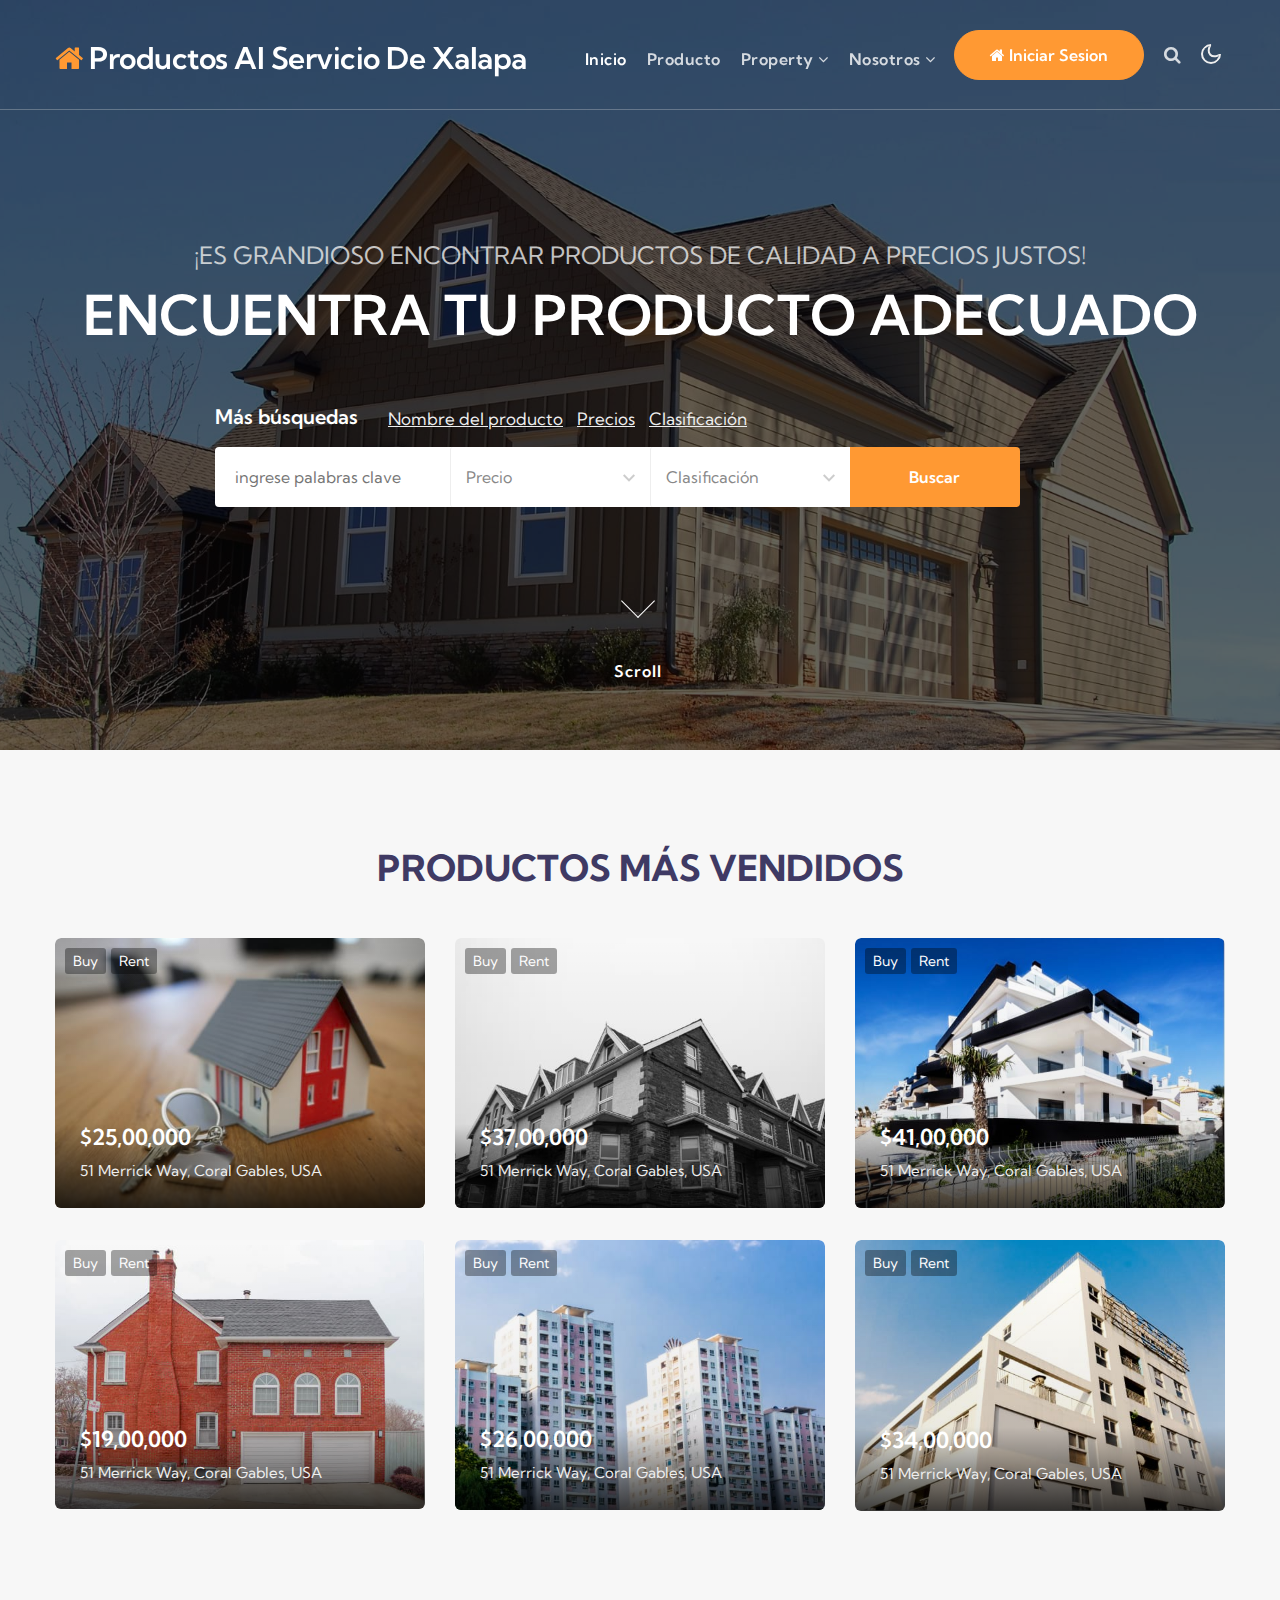
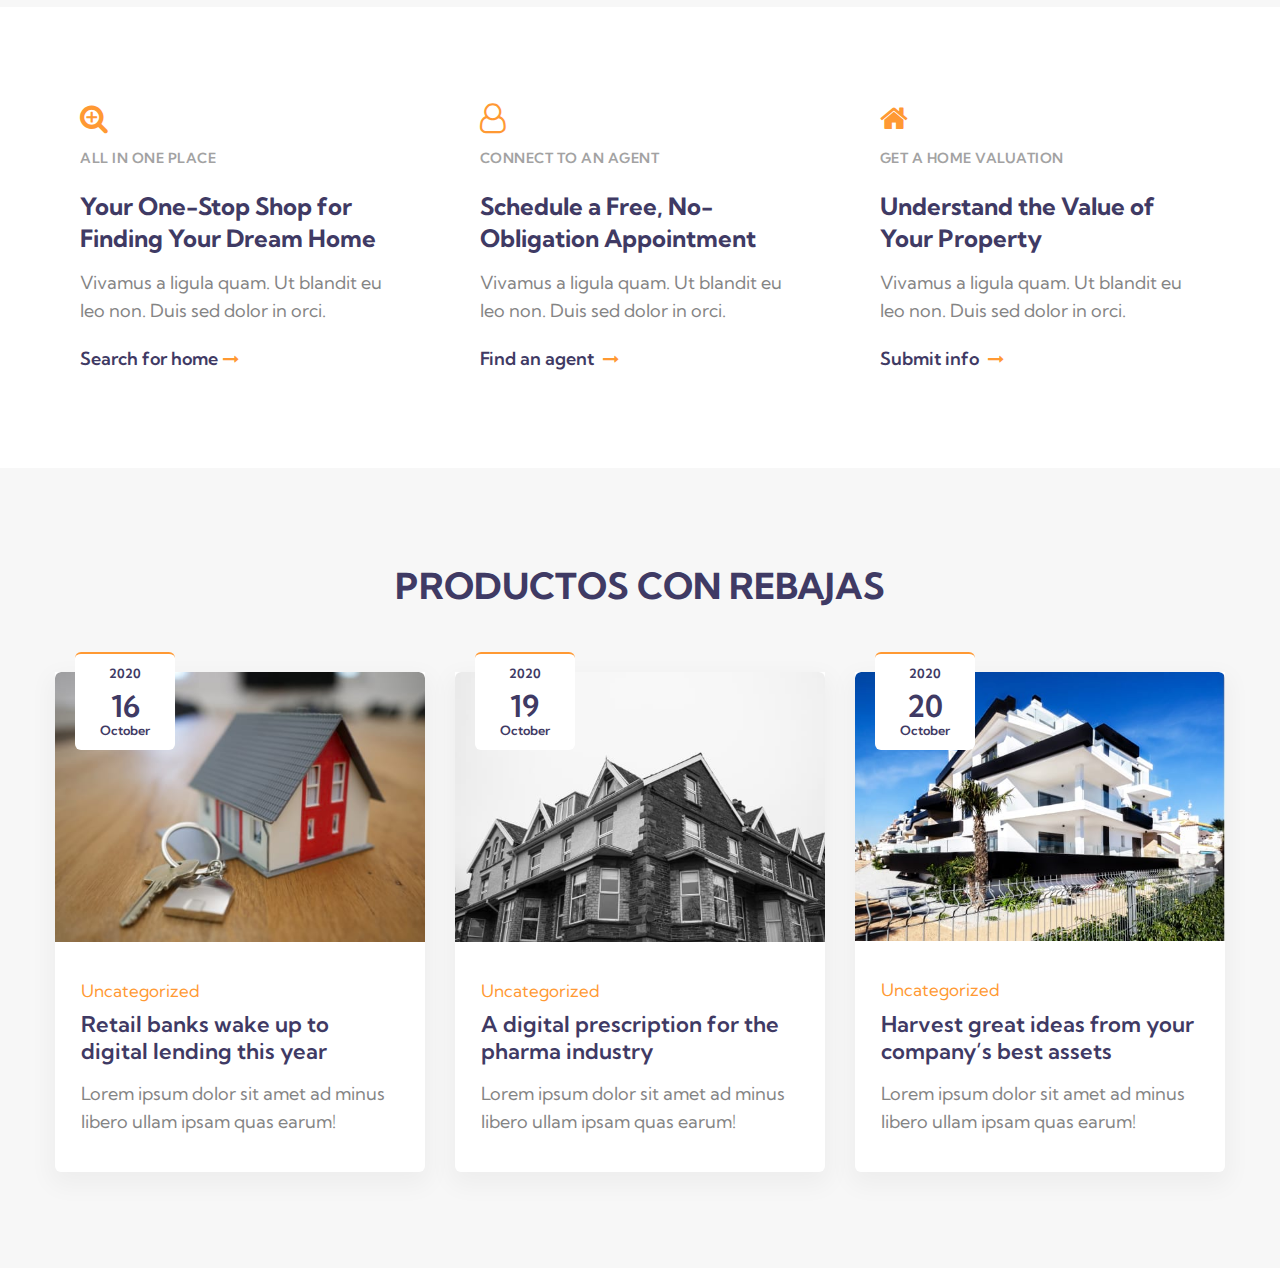
==== commit 6a20e21f: "actualización de la página" ====
--- a/estatesale-starter_Free28-10-2020_1078274379/starter/index.html
+++ b/estatesale-starter_Free28-10-2020_1078274379/starter/index.html
@@ -24,7 +24,7 @@
   <div class="container">
       <nav class="navbar navbar-expand-lg stroke px-0">
           <h1> <a class="navbar-brand" href="index.html">
-                  <span class="fa fa-home"></span> Estate sale
+                  <span class="fa fa-home"></span> Productos al servicio de Xalapa
               </a></h1>
           <!-- if logo is image enable this   
   <a class="navbar-brand" href="#index.html">
@@ -106,21 +106,21 @@
 			<div class="container">
 				<div class="middle-section text-center">
 					<div class="section-width">
-						<p>It's great to be home!</p>
-						<h2>Find a property today</h2>
+						<p>¡ES GRANDIOSO ENCONTRAR PRODUCTOS DE CALIDAD A PRECIOS JUSTOS!</p>
+						<h2>ENCUENTRA TU PRODUCTO ADECUADO</h2>
 						<div class="most-searches">
-							<h4>Most Searches</h4>
+							<h4>Más búsquedas</h4>
 							<ul>
-								<li><a href="#link">Villa</a></li>
-								<li><a href="#link">Apartment</a></li>
-								<li><a href="#link">Private house</a></li>
+								<li><a href="#link">Nombre del producto</a></li>
+								<li><a href="#link">Precios</a></li>
+								<li><a href="#link">Clasificación</a></li>
 							</ul>
 						</div>
 						<form action="#" class="w3l-cover-3-gd" method="GET">
-							<input type="search" name="text" placeholder="Enter keywords" required>
+							<input type="search" name="text" placeholder="ingrese palabras clave" required>
 							<span class="input-group-btn">
 								<select class="btn btn-default" name="ext" required>
-									<option selected="">Office</option>
+									<option selected="">Precio</option>
 									<option>Villa</option>
 									<option>Apartment</option>
 									<option>Private house</option>
@@ -132,7 +132,7 @@
 							</span>
 							<span class="input-group-btn">
 								<select class="btn btn-default" name="ext" required>
-									<option selected="">Select Country</option>
+									<option selected="">Clasificación</option>
 									<option>Australia</option>
 									<option>London</option>
 									<option>India</option>
@@ -142,7 +142,7 @@
 									<option>Srilanka</option>
 								</select>
 							</span>
-							<button type="submit" class="btn-primary">Search</button>
+							<button type="submit" class="btn-primary">Buscar</button>
 						</form>
 					</div>
 					<section id="bottom" class="demo">
@@ -156,7 +156,7 @@
     <div class="locations py-5">
         <div class="container py-lg-5 py-md-4 py-2">
             <div class="heading text-center mx-auto">
-                <h3 class="title-big">Top Properties</h3>
+                <h3 class="title-big">PRODUCTOS MÁS VENDIDOS</h3>
             </div>
             <div class="row pt-md-5 pt-4">
                 <div class="col-lg-4 col-md-6">
@@ -280,7 +280,7 @@
 <div class="w3l-news" id="news">
     <section id="grids5-block" class="py-5">
         <div class="container py-lg-5 py-md-4 py-2">
-            <h3 class="title-big text-center">Tips and Advices</h3>
+            <h3 class="title-big text-center">PRODUCTOS CON REBAJAS</h3>
             <div class="row mt-lg-5 mt-4 pt-3">
                 <div class="col-lg-4 col-md-6 mt-md-0 mt-sm-4">
                     <div class="grids5-info">
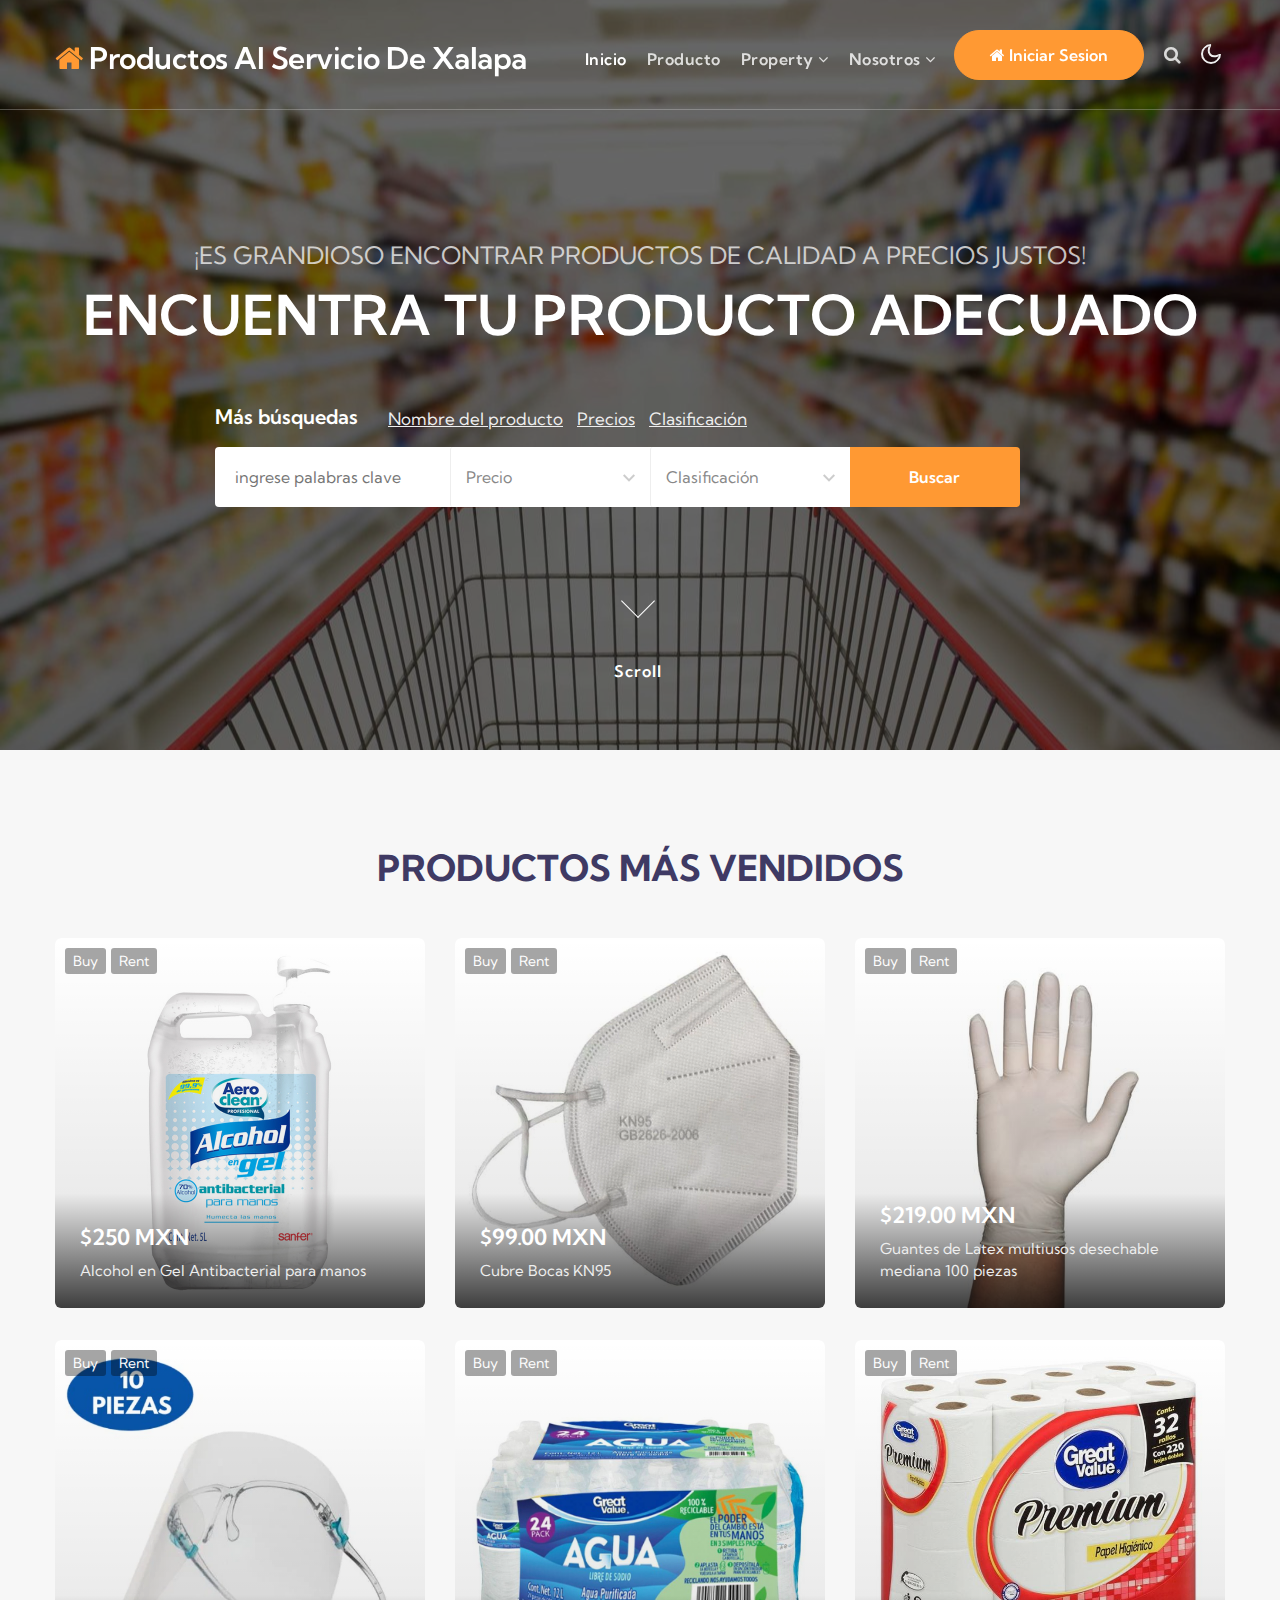
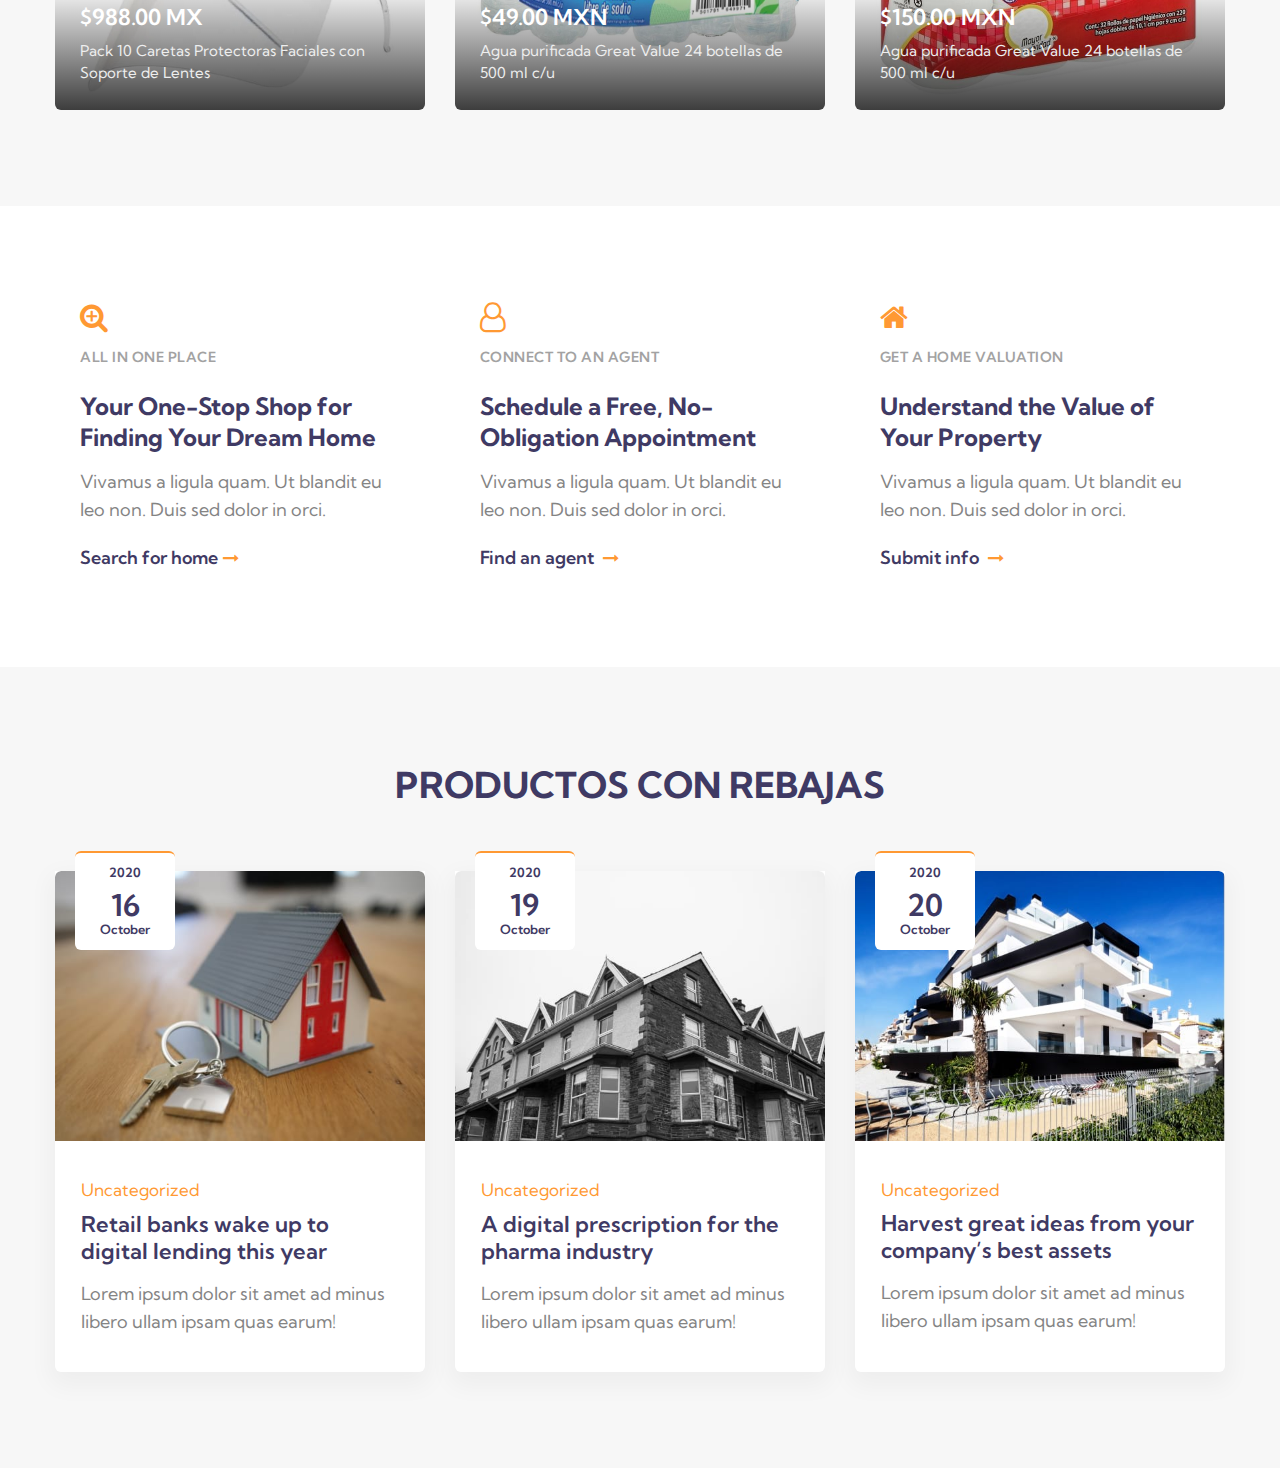
==== commit 991e73b5: "Agregacion de proctos mas vendidos y modificaciones de los apartados" ====
--- a/estatesale-starter_Free28-10-2020_1078274379/starter/index.html
+++ b/estatesale-starter_Free28-10-2020_1078274379/starter/index.html
@@ -163,10 +163,10 @@
                     <a href="property-single.html">
                         <div class="box16">
                             <div class="rentext-listing-category"><span>Buy</span><span>Rent</span></div>
-                            <img class="img-fluid" src="assets/images/p1.jpg" alt="">
+                            <img class="img-fluid" src="assets/images/GelAntibacterial.jpg" alt="">
                             <div class="box-content">
-                                <h3 class="title">$25,00,000</h3>
-                                <span class="post">51 Merrick Way, Coral Gables, USA</span>
+                                <h3 class="title">$250 MXN</h3>
+                                <span class="post">Alcohol en Gel Antibacterial para manos</span>
                             </div>
                         </div>
                     </a>
@@ -175,10 +175,10 @@
                     <a href="property-single.html">
                         <div class="box16">
                             <div class="rentext-listing-category"><span>Buy</span><span>Rent</span></div>
-                            <img class="img-fluid" src="assets/images/p2.jpg" alt="">
+                            <img class="img-fluid" src="assets/images/CubreBocas.jpg" alt="">
                             <div class="box-content">
-                                <h3 class="title">$37,00,000</h3>
-                                <span class="post">51 Merrick Way, Coral Gables, USA</span>
+                                <h3 class="title">$99.00 MXN</h3>
+                                <span class="post">Cubre Bocas KN95</span>
 
                             </div>
                         </div>
@@ -188,10 +188,10 @@
                     <a href="property-single.html">
                         <div class="box16">
                             <div class="rentext-listing-category"><span>Buy</span><span>Rent</span></div>
-                            <img class="img-fluid" src="assets/images/p3.jpg" alt="">
+                            <img class="img-fluid" src="assets/images/GuantesLatex.jpg" alt="">
                             <div class="box-content">
-                                <h3 class="title">$41,00,000</h3>
-                                <span class="post">51 Merrick Way, Coral Gables, USA</span>
+                                <h3 class="title">$219.00 MXN</h3>
+                                <span class="post">Guantes de Latex multiusos desechable mediana 100 piezas</span>
 
                             </div>
                         </div>
@@ -201,10 +201,10 @@
                     <a href="property-single.html">
                         <div class="box16">
                             <div class="rentext-listing-category"><span>Buy</span><span>Rent</span></div>
-                            <img class="img-fluid" src="assets/images/p4.jpg" alt="">
+                            <img class="img-fluid" src="assets/images/Caretas.jpg" alt="">
                             <div class="box-content">
-                                <h3 class="title">$19,00,000</h3>
-                                <span class="post">51 Merrick Way, Coral Gables, USA</span>
+                                <h3 class="title">$988.00 MX</h3>
+                                <span class="post"> Pack 10 Caretas Protectoras Faciales con Soporte de Lentes</span>
 
                             </div>
                         </div>
@@ -214,10 +214,10 @@
                     <a href="property-single.html">
                         <div class="box16">
                             <div class="rentext-listing-category"><span>Buy</span><span>Rent</span></div>
-                            <img class="img-fluid" src="assets/images/p5.jpg" alt="">
+                            <img class="img-fluid" src="assets/images/PaqueteDeAgua.jpg" alt="">
                             <div class="box-content">
-                                <h3 class="title">$26,00,000</h3>
-                                <span class="post">51 Merrick Way, Coral Gables, USA</span>
+                                <h3 class="title">$49.00 MXN</h3>
+                                <span class="post">Agua purificada Great Value 24 botellas de 500 ml c/u</span>
 
                             </div>
                         </div>
@@ -227,10 +227,10 @@
                     <a href="property-single.html">
                         <div class="box16">
                             <div class="rentext-listing-category"><span>Buy</span><span>Rent</span></div>
-                            <img class="img-fluid" src="assets/images/p6.jpg" alt="">
+                            <img class="img-fluid" src="assets/images/PapelHigienico.jpg" alt="">
                             <div class="box-content">
-                                <h3 class="title">$34,00,000</h3>
-                                <span class="post">51 Merrick Way, Coral Gables, USA</span>
+                                <h3 class="title">$150.00 MXN</h3>
+                                <span class="post">Agua purificada Great Value 24 botellas de 500 ml c/u</span>
                             </div>
                         </div>
                     </a>
--- a/estatesale-starter_Free28-10-2020_1078274379/starter/assets/css/style-starter.css
+++ b/estatesale-starter_Free28-10-2020_1078274379/starter/assets/css/style-starter.css
@@ -10403,7 +10403,7 @@
   opacity: 0.95; }
 
 .w3l-cover-3 .top-bottom {
-  background: url(../images/banner.jpg) no-repeat center center;
+  background: url(../images/Fondo.jpg) no-repeat center center;
   background-size: cover;
   min-height: 750px;
   position: relative;
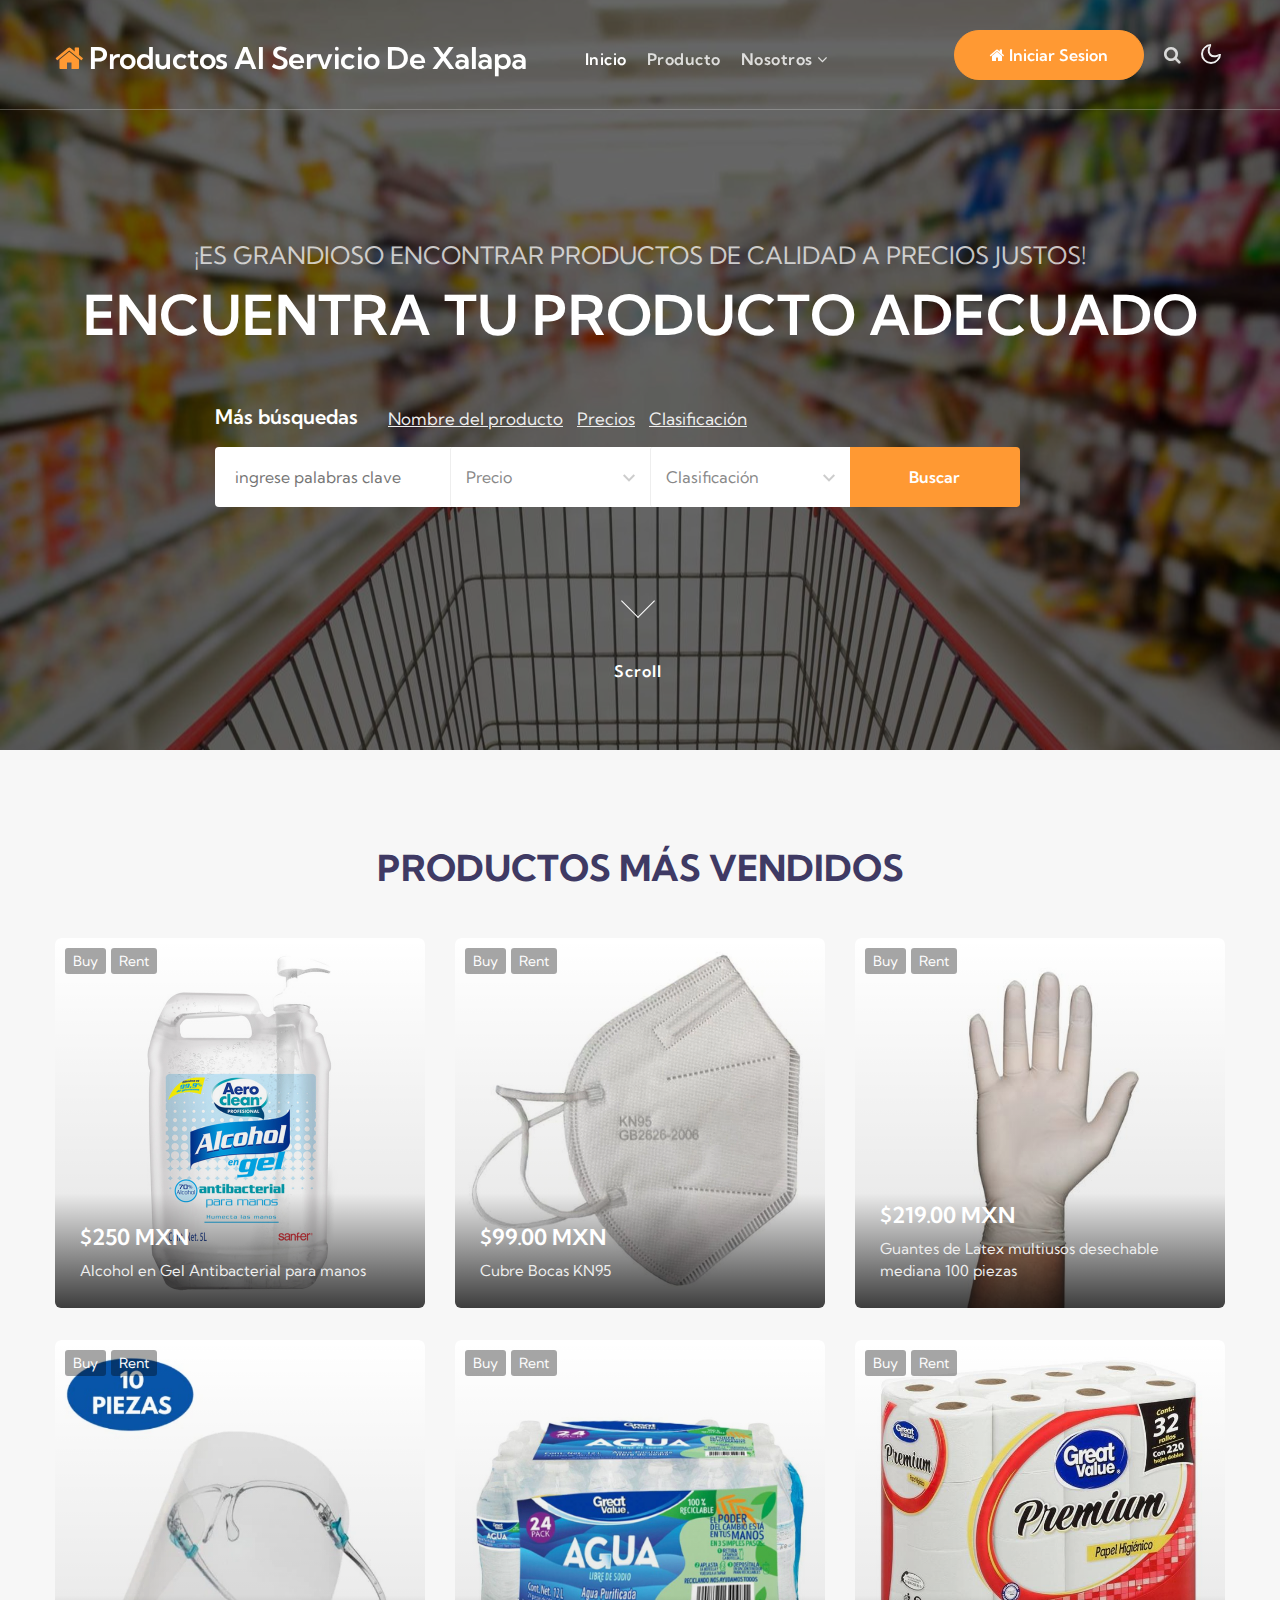
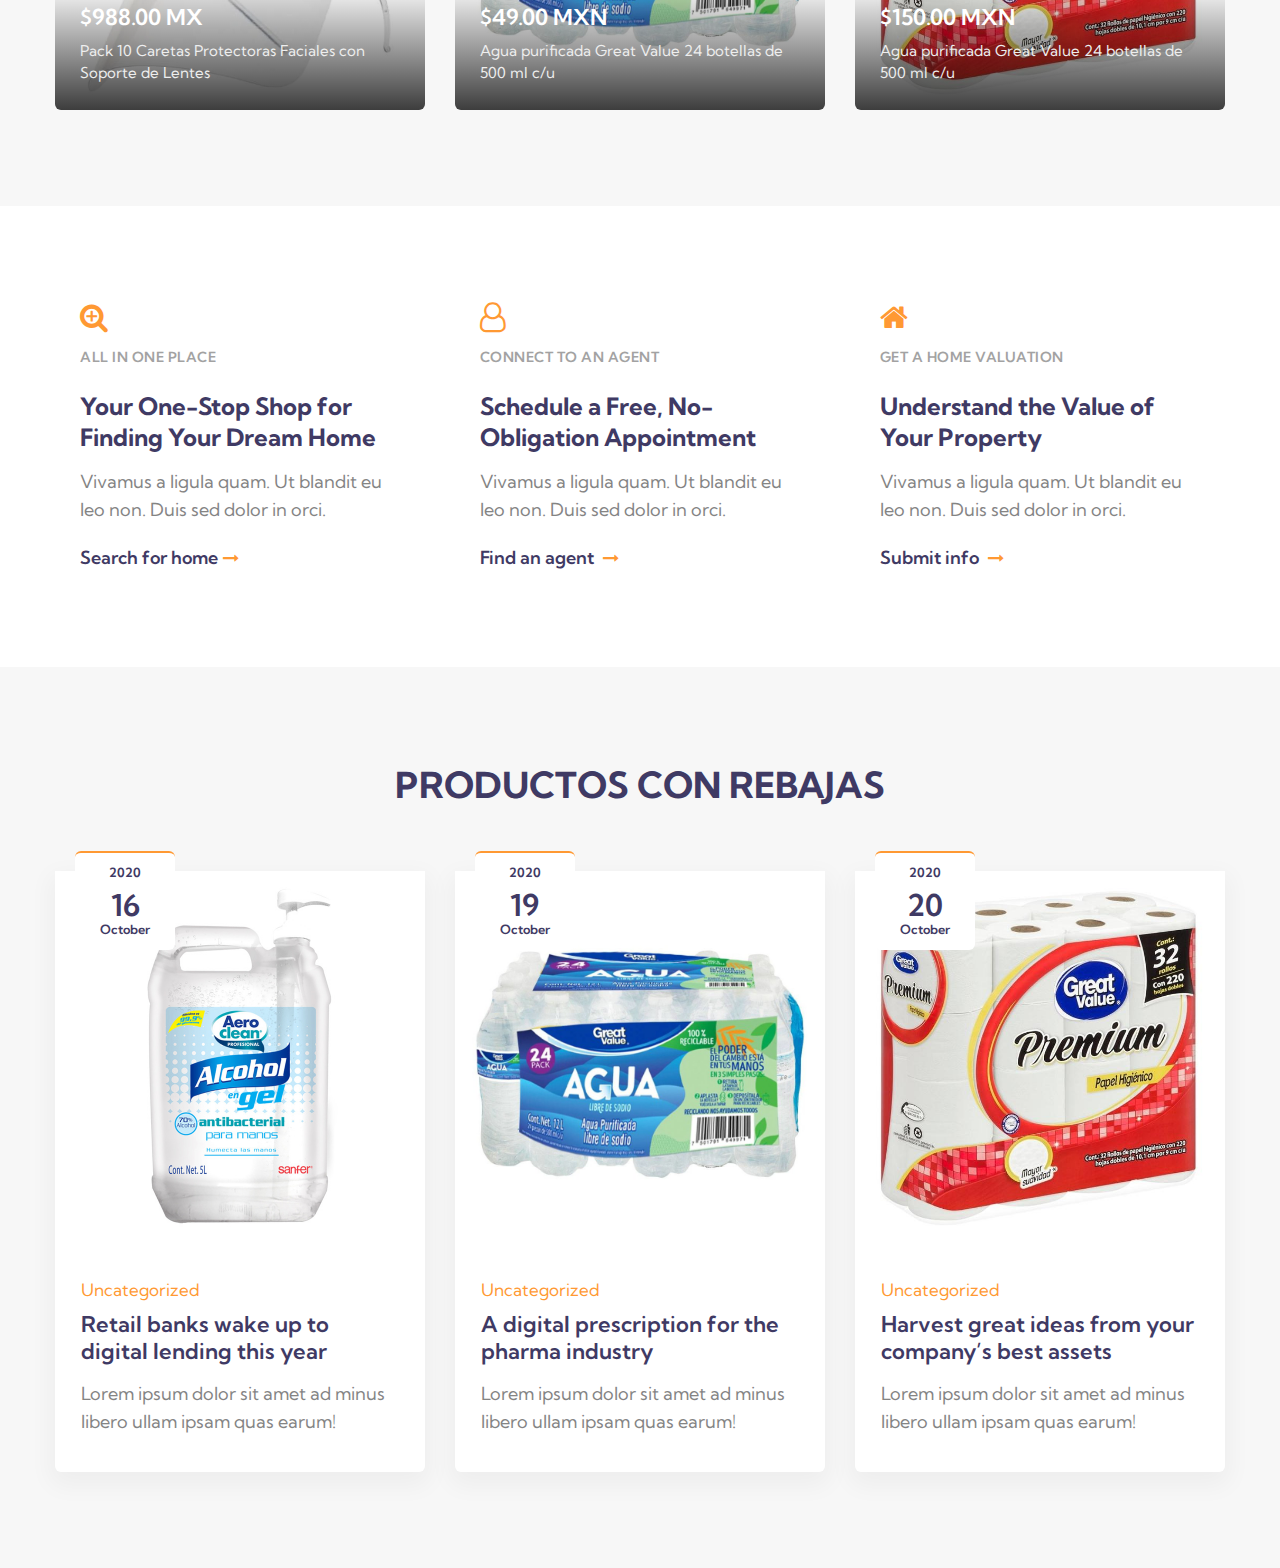
==== commit a43ae7c6: "Actualizacion 4" ====
--- a/estatesale-starter_Free28-10-2020_1078274379/starter/index.html
+++ b/estatesale-starter_Free28-10-2020_1078274379/starter/index.html
@@ -45,15 +45,7 @@
                   <li class="nav-item @@listing__active">
                       <a class="nav-link" href="listing.html">Producto</a>
                   </li>
-                  <li class="nav-item dropdown @@property__active">
-                      <a class="nav-link dropdown-toggle" href="#" id="navbarDropdown" role="button"
-                          data-toggle="dropdown" aria-haspopup="true" aria-expanded="false">
-                          Property <span class="fa fa-angle-down"></span>
-                      </a>
-                      <div class="dropdown-menu" aria-labelledby="navbarDropdown">
-                          <a class="dropdown-item @@ps__active" href="property-single.html">Single property</a>
-                      </div>
-                  </li>
+                  
                   <li class="nav-item dropdown @@pages__active">
                       <a class="nav-link dropdown-toggle" href="#" id="navbarDropdown" role="button"
                           data-toggle="dropdown" aria-haspopup="true" aria-expanded="false">
@@ -291,8 +283,8 @@
                                 <span class="small">October</span>
                             </a>
                         </span>
-                        <a href="#blog-single" class="d-block zoom"><img src="assets/images/p1.jpg" alt=""
-                                class="img-fluid news-image" /></a>
+                        <a href="#blog-single" class="d-block zoom"><img src="assets\images\GelAntibacterial.jpg" alt=""
+                                class="C:\Users\cesar\Desktop\Sistemas web\ProyectoSistemas-main\ProyectoSistemas-main\estatesale-starter_Free28-10-2020_1078274379\starter\assets\images\CubreBocas.jpg" /></a>
                         <div class="blog-info">
                             <a href="#category" class="category">Uncategorized</a>
                             <h4><a href="#blog-single">Retail banks wake up to digital lending this year</a></h4>
@@ -309,7 +301,7 @@
                                 <span class="small">October</span>
                             </a>
                         </span>
-                        <a href="#blog-single" class="d-block zoom"><img src="assets/images/p2.jpg" alt=""
+                        <a href="#blog-single" class="d-block zoom"><img src="assets\images\PaqueteDeAgua.jpg" alt=""
                                 class="img-fluid news-image" /></a>
                         <div class="blog-info">
                             <a href="#category" class="category">Uncategorized</a>
@@ -327,8 +319,8 @@
                                 <span class="small">October</span>
                             </a>
                         </span>
-                        <a href="#blog-single" class="d-block zoom"><img src="assets/images/p3.jpg" alt=""
-                                class="img-fluid news-image" /></a>
+                        <a href="#blog-single" class="d-block zoom"><img src="assets\images\PapelHigienico.jpg" alt=""
+                                class="assets\images\GelAntibacterial.jpg" /></a>
                         <div class="blog-info">
                             <a href="#category" class="category">Uncategorized</a>
                             <h4><a href="#blog-single">Harvest great ideas from your company’s best assets</a></h4>
